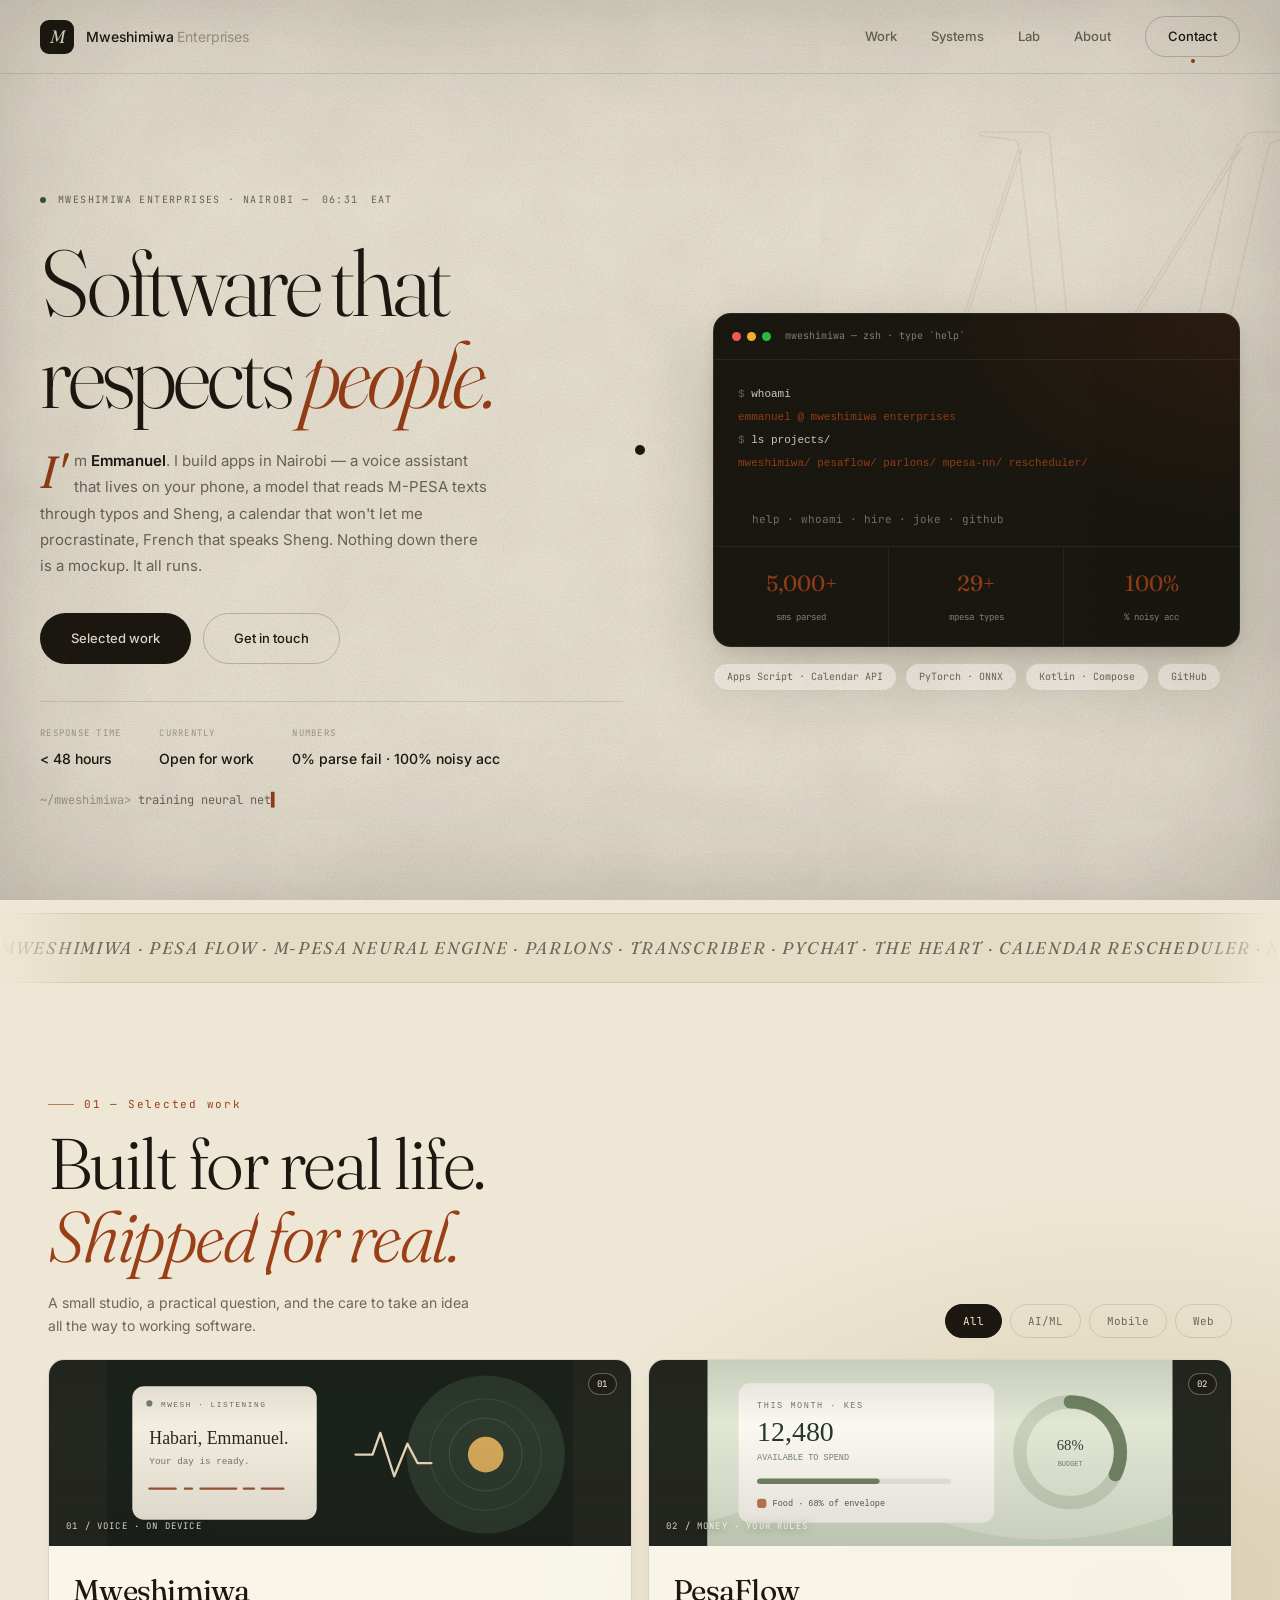
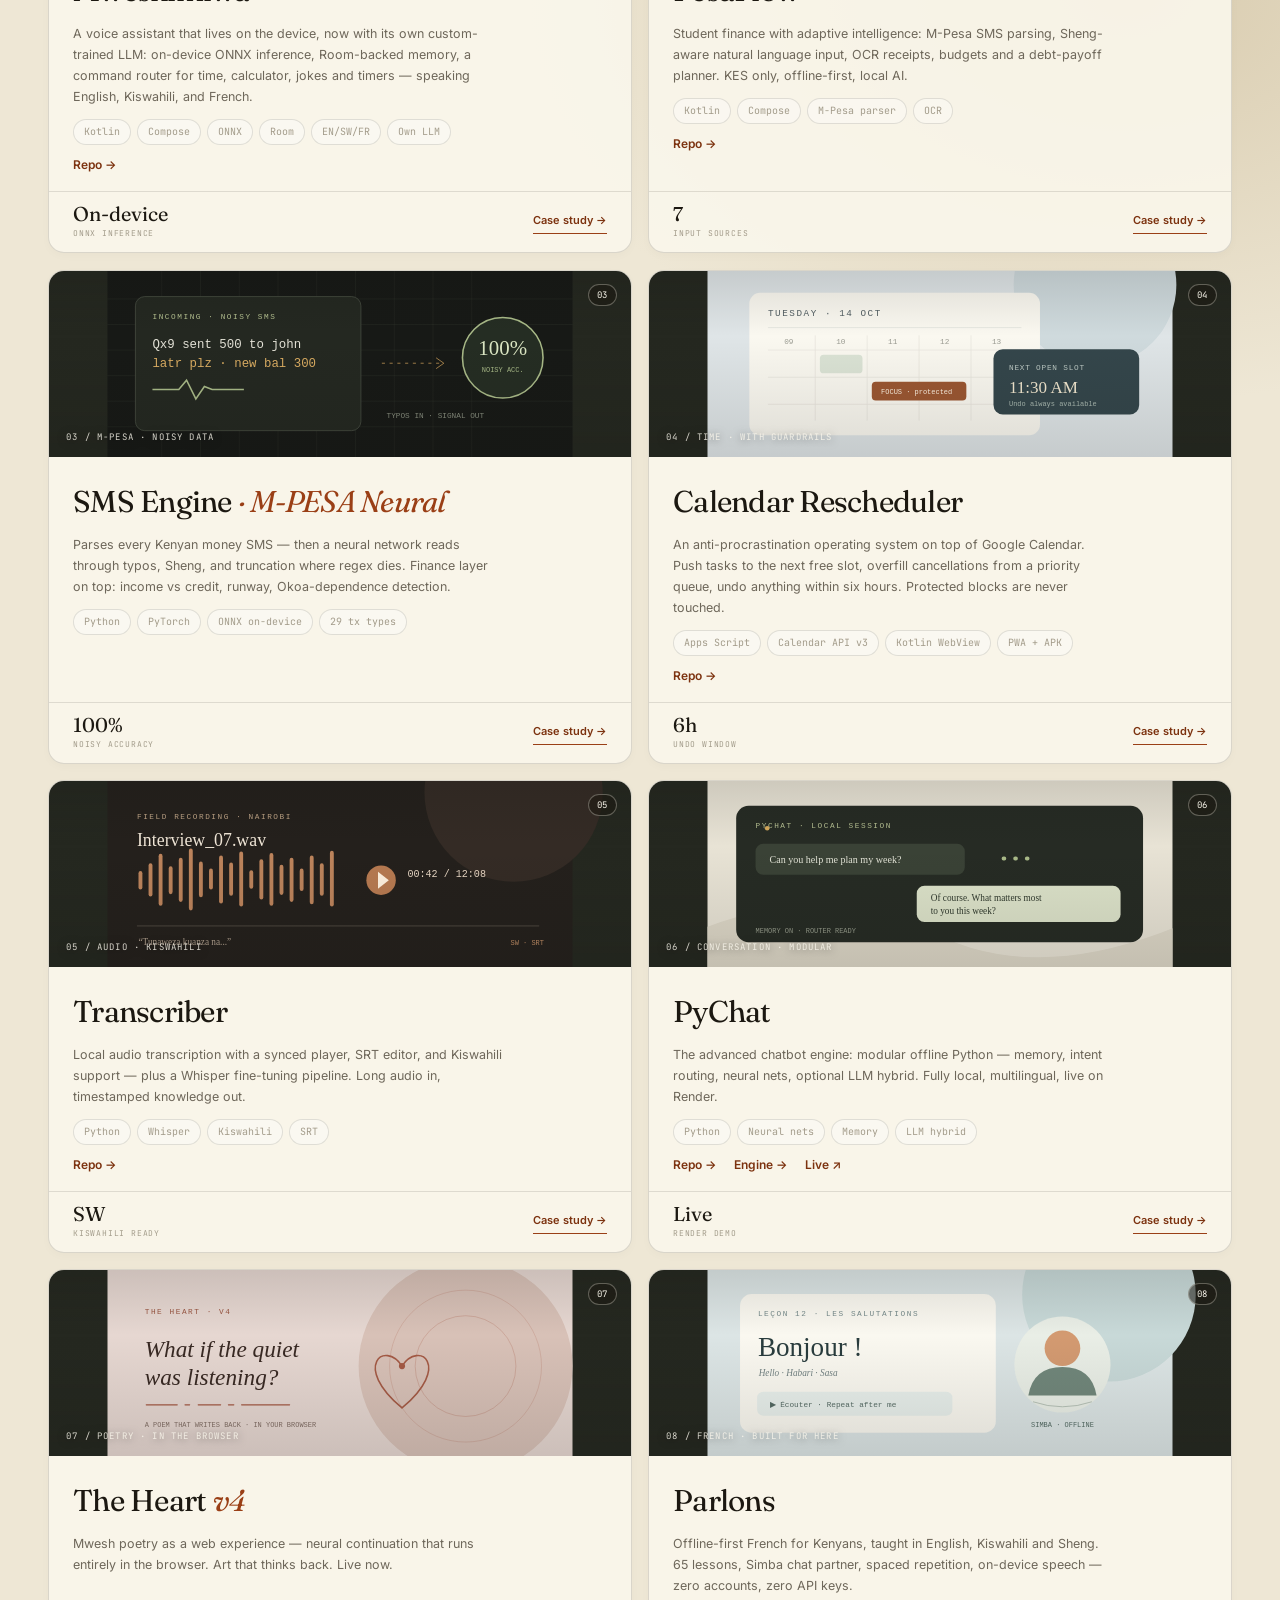
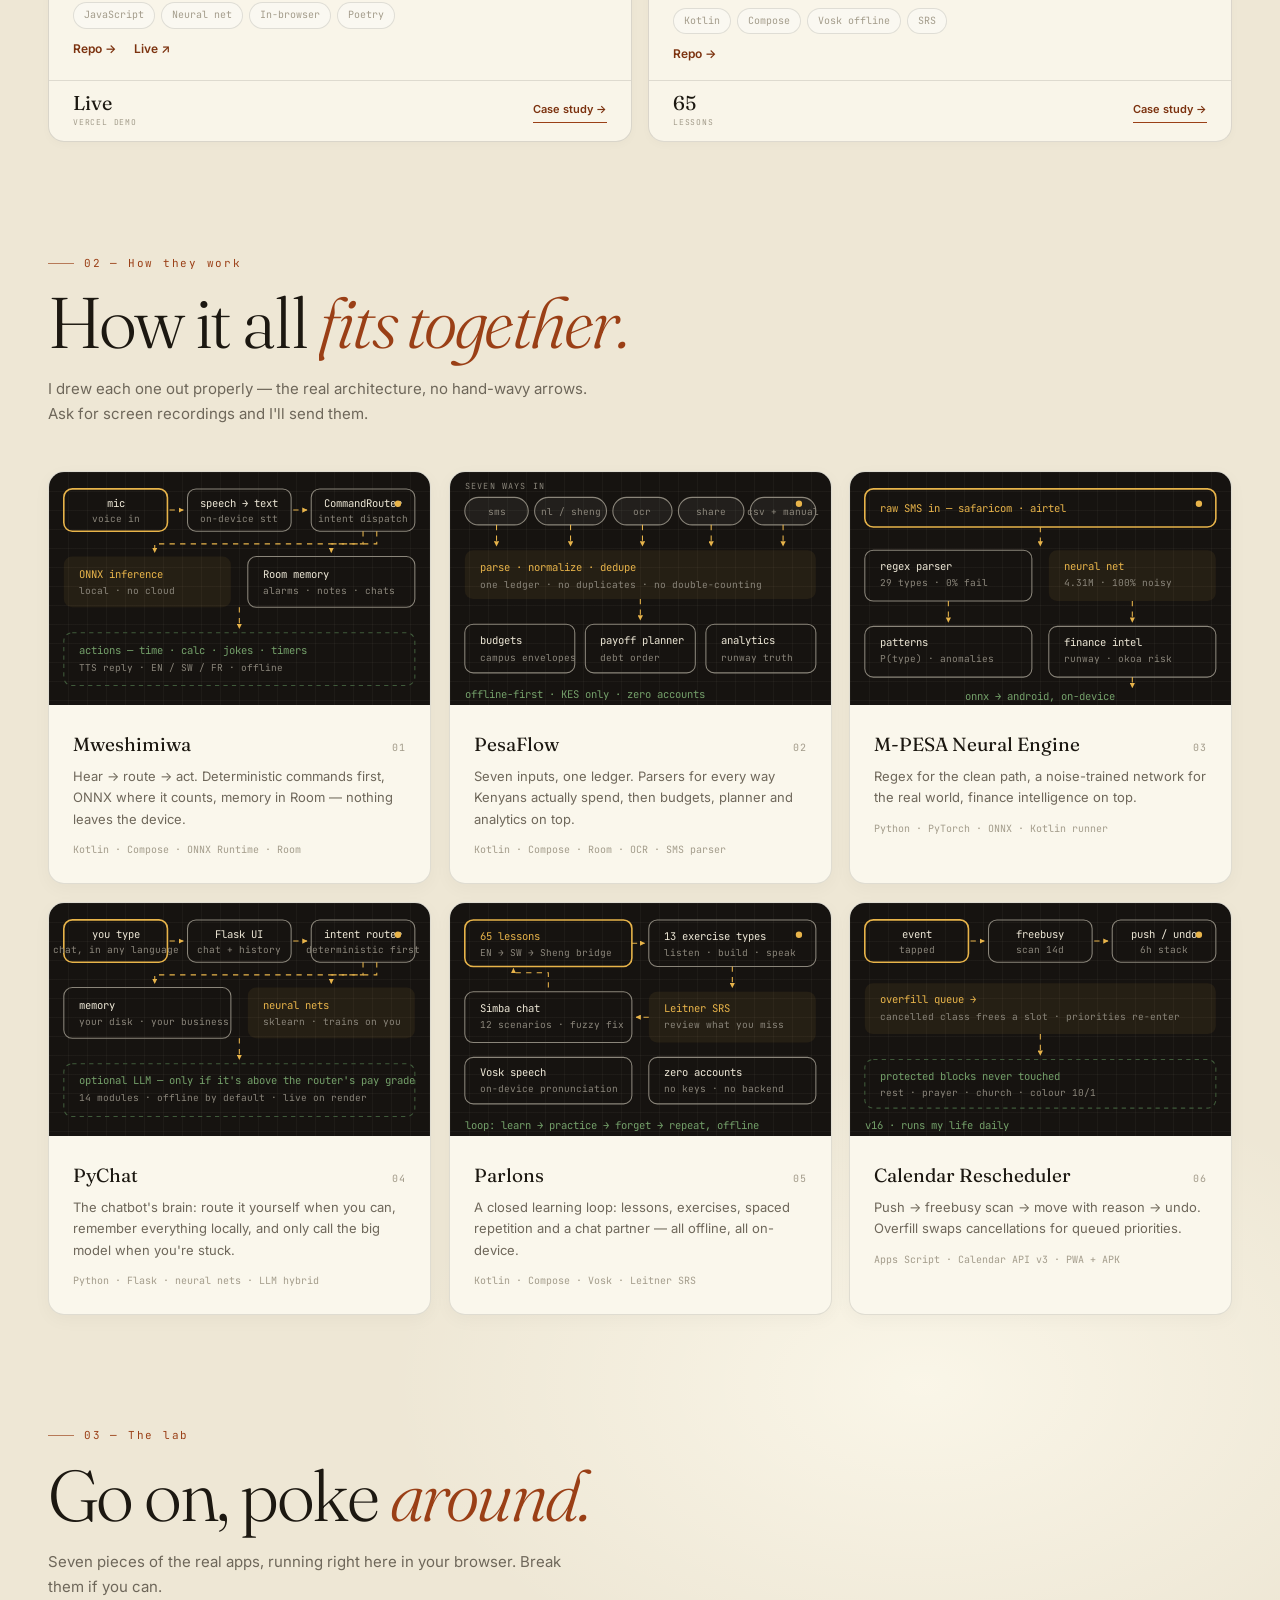
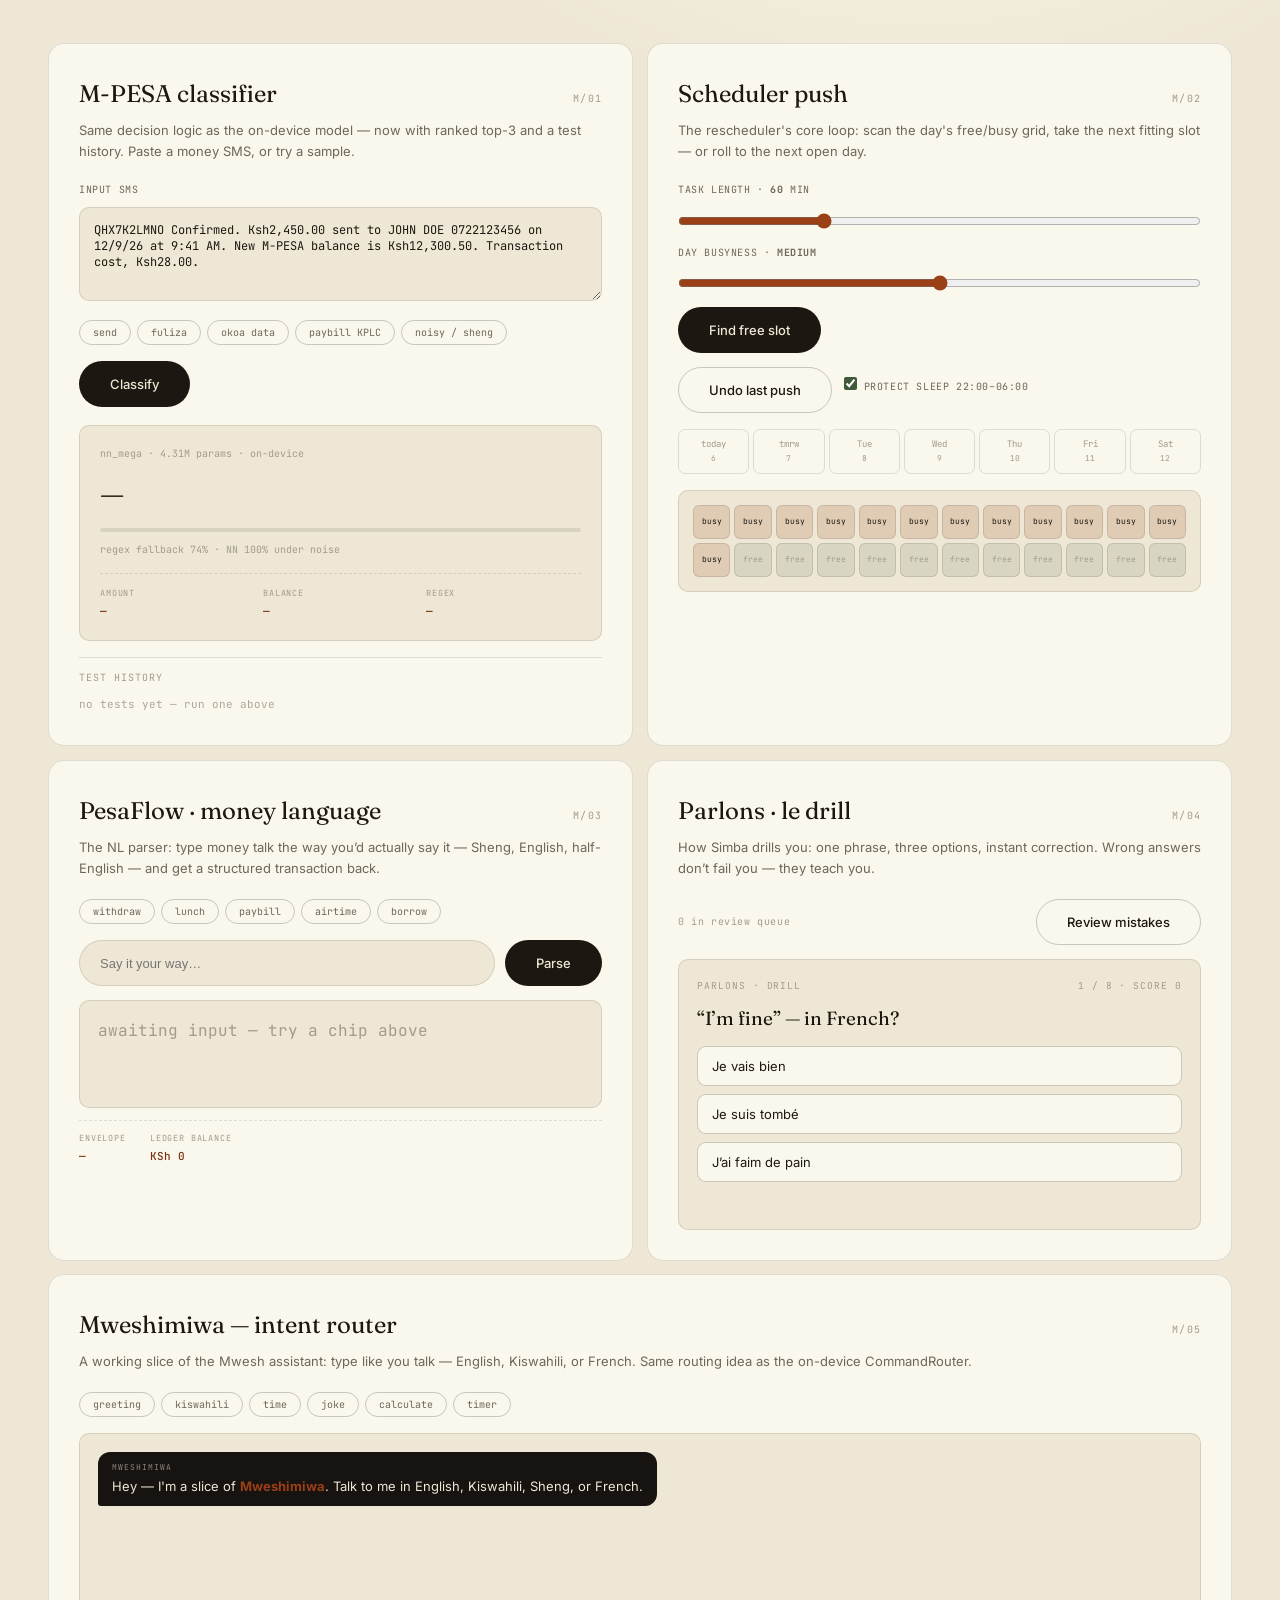
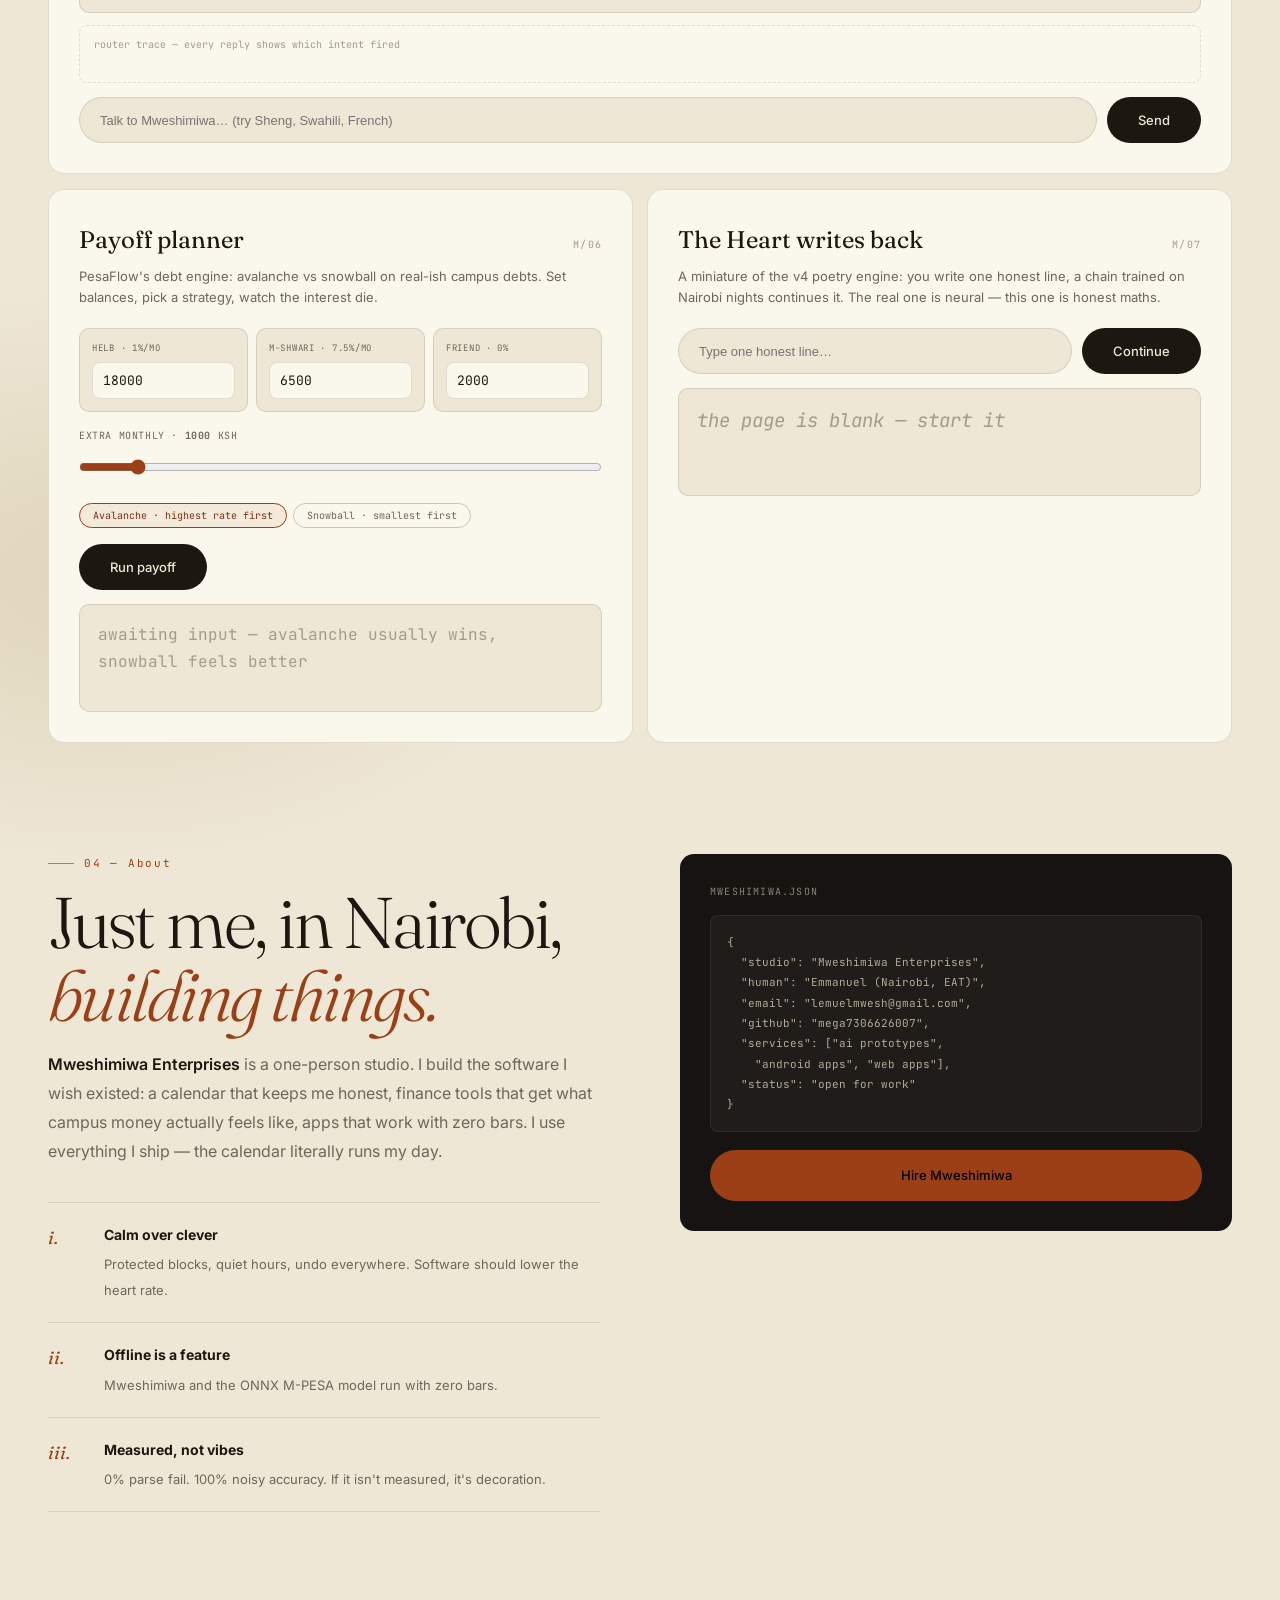
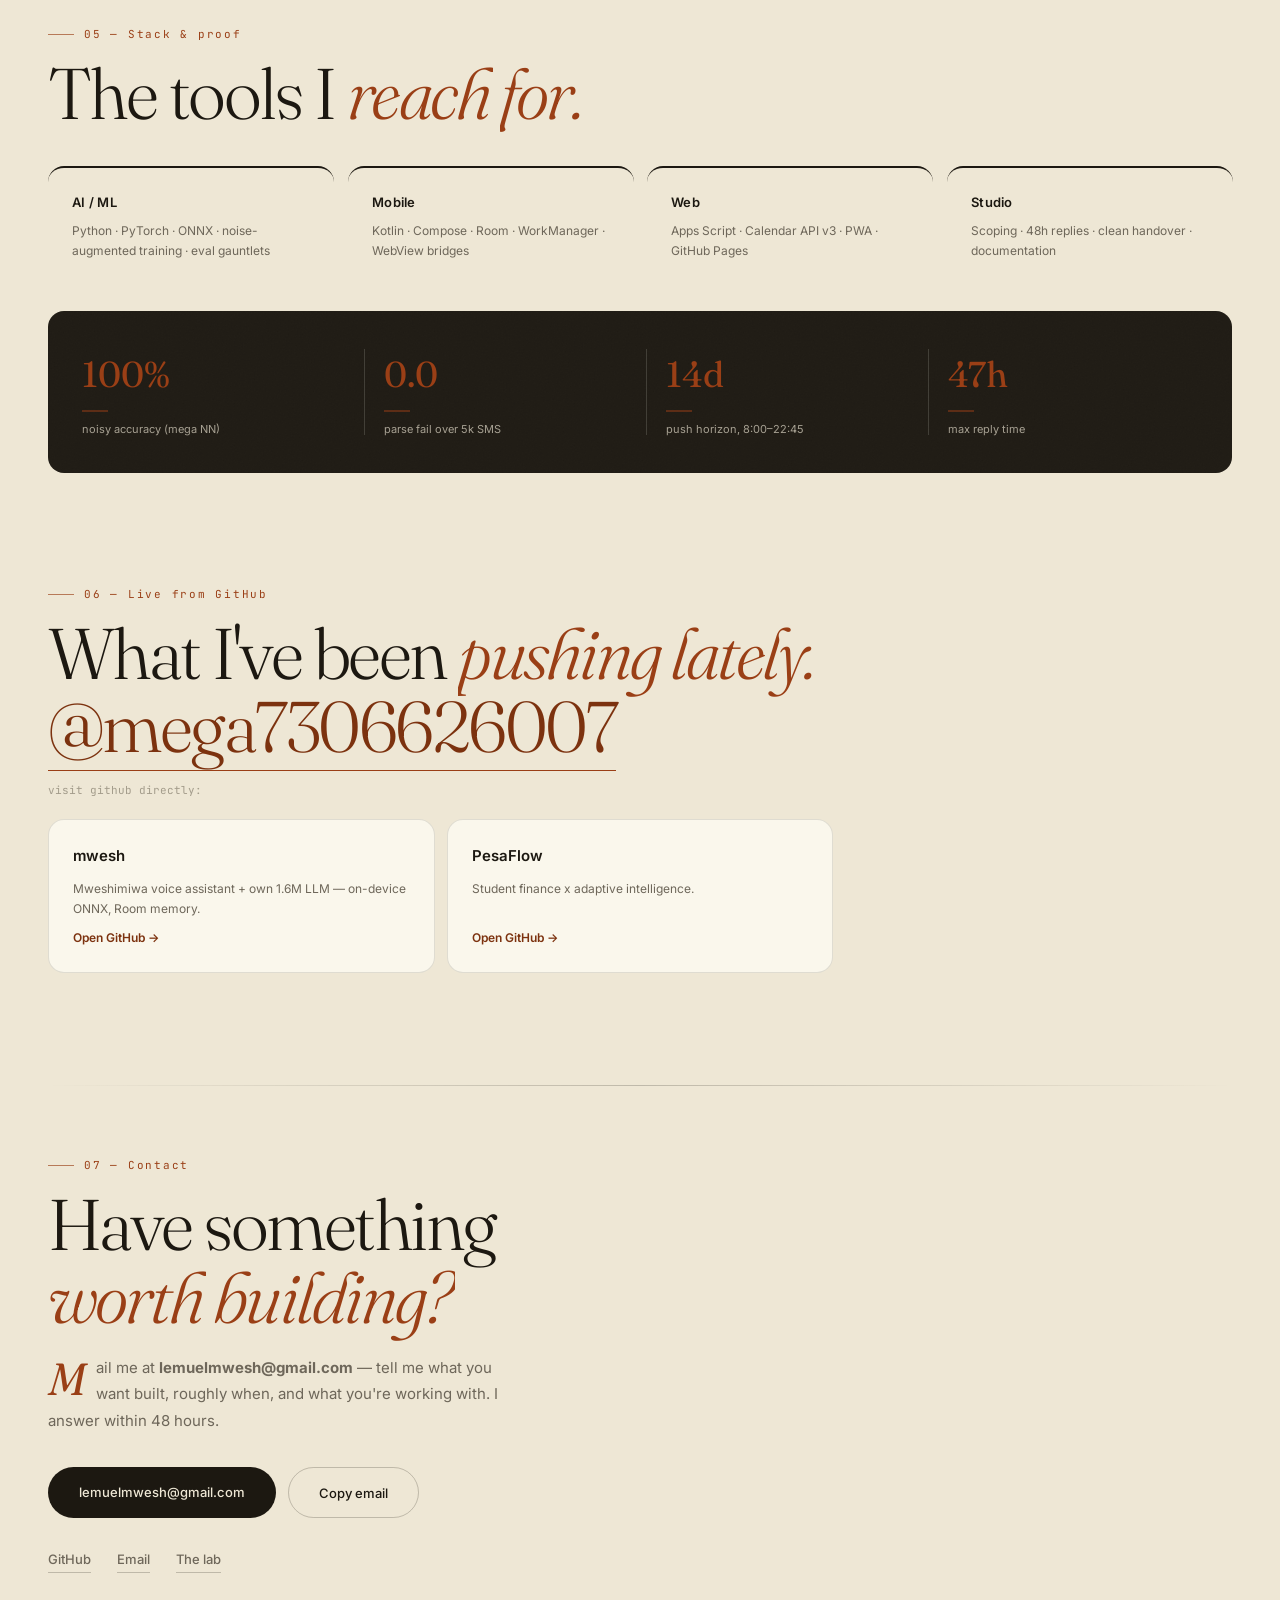
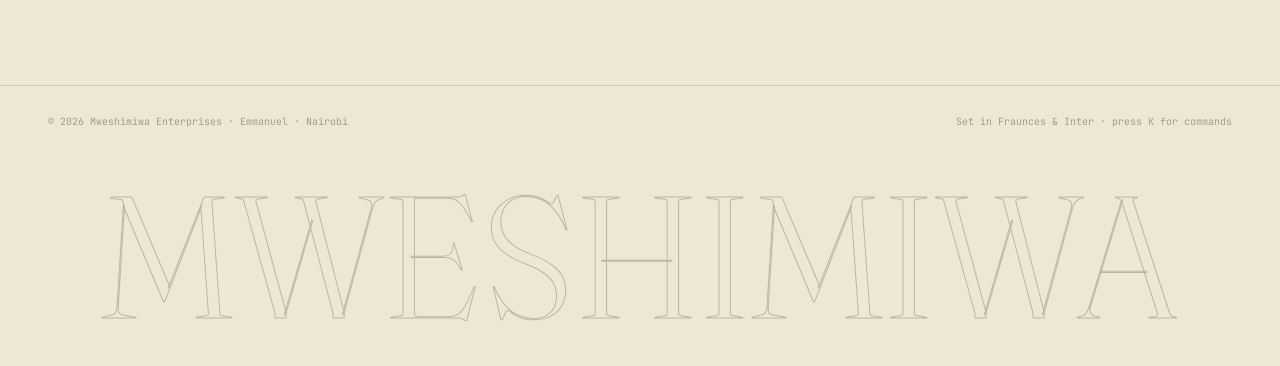
==== index.html @ 3ce291e5 "Rename Jarvis -> Mweshimiwa; feature own 1.6M LLM across work, systems, lab" ====
<!DOCTYPE html>
<html lang="en">
<head>
<meta charset="UTF-8">
<meta name="viewport" content="width=device-width, initial-scale=1.0">
<title>Emmanuel · Mweshimiwa Enterprises — Software, Nairobi</title>
<meta name="description" content="Mweshimiwa Enterprises — Emmanuel, Nairobi. On-device AI, offline-first mobile, honest fintech. Mweshimiwa, PesaFlow, M-PESA Neural Engine, Parlons.">
<meta name="theme-color" content="#eee7d5">
<meta property="og:title" content="Emmanuel · Mweshimiwa Enterprises">
<meta property="og:description" content="Software that respects the people who use it. AI · fintech · mobile from Nairobi.">
<meta property="og:type" content="website">
<meta property="og:url" content="https://mega7306626007.github.io/portfolio/">
<link rel="preconnect" href="https://fonts.googleapis.com">
<link rel="preconnect" href="https://fonts.gstatic.com" crossorigin>
<link href="https://fonts.googleapis.com/css2?family=Fraunces:ital,opsz,wght@0,9..144,300;0,9..144,400;0,9..144,500;1,9..144,300;1,9..144,400&family=Inter:wght@400;500;600&family=JetBrains+Mono:wght@400;500&display=swap" rel="stylesheet">
<link rel="stylesheet" href="styles.css">
<link rel="icon" href="data:image/svg+xml,%3Csvg xmlns='http://www.w3.org/2000/svg' viewBox='0 0 64 64'%3E%3Crect width='64' height='64' rx='12' fill='%231c1811'/%3E%3Ctext x='32' y='42' font-size='26' text-anchor='middle' fill='%23f3efe4' font-style='italic' font-family='Georgia'%3EM%3C/text%3E%3C/svg%3E">
<noscript><style>.reveal{opacity:1;transform:none}#loader{display:none}.hero-badges .chip{opacity:1;transform:none}main .sec-no::before{transform:none}.proof .p b::after,.proof .p:not(:first-child)::before{transform:none}.principles li{opacity:1;transform:none}</style></noscript>
</head>
<body>
<a class="skip-link" href="#top">Skip to content</a>
<div class="progress" id="progress"></div>
<canvas id="particles" aria-hidden="true"></canvas>
<div class="grain" aria-hidden="true"></div>
<div class="cursor" id="cursor" aria-hidden="true"></div>
<div class="trail-layer" id="trailLayer" aria-hidden="true"></div>

<div id="loader" aria-hidden="true">
  <div class="loader-inner">
    <div class="loader-mark">M<span>.</span></div>
    <div class="loader-bar"><i></i></div>
    <div class="loader-text">mweshimiwa enterprises</div>
  </div>
</div>

<header class="nav" id="nav">
  <a class="brand" href="#top" data-hover>
    <span class="brand-mark">M</span>
    <span class="brand-text">Mweshimiwa <span class="dim">Enterprises</span></span>
  </a>
  <nav class="nav-links">
    <a href="#work" data-hover>Work</a>
    <a href="#systems" data-hover>Systems</a>
    <a href="#lab" data-hover>Lab</a>
    <a href="#about" data-hover>About</a>
    <a href="#contact" class="nav-cta" data-hover>Contact</a>
  </nav>
  <button class="nav-menu" id="menuBtn" aria-label="Open navigation menu" aria-controls="mobileMenu" aria-expanded="false">≡</button>
</header>
<nav class="mobile-menu" id="mobileMenu" aria-label="Mobile navigation">
  <a href="#work">Work</a><a href="#systems">Systems</a><a href="#lab">Lab</a><a href="#about">About</a><a href="#contact">Contact</a>
</nav>

<main id="top">
<section class="hero">
  <div class="hero-ghost" aria-hidden="true">M</div>
  <div class="hero-left">
    <div class="eyebrow reveal"><span class="pulse"></span> Mweshimiwa Enterprises · Nairobi — <span id="nairobiTime">--:--</span> EAT</div>
    <h1 class="display reveal">
      <span class="line">Software that</span>
      <span class="line">respects <em>people.</em></span>
    </h1>
    <p class="lede reveal">I'm <strong>Emmanuel</strong>. I build apps in Nairobi — a voice assistant that lives on your phone, a model that reads M-PESA texts through typos and Sheng, a calendar that won't let me procrastinate, French that speaks Sheng. Nothing down there is a mockup. It all runs.</p>
    <div class="hero-ctas reveal">
      <a href="#work" class="btn primary" data-hover>Selected work</a>
      <a href="#contact" class="btn ghost" data-hover>Get in touch</a>
    </div>
    <div class="hero-meta reveal">
      <div><span>Response time</span><b>&lt; 48 hours</b></div>
      <div><span>Currently</span><b>Open for work</b></div>
      <div><span>Numbers</span><b>0% parse fail · 100% noisy acc</b></div>
    </div>
    <div class="type-row reveal"><span class="dim">~/mweshimiwa&gt;</span> <span id="typer"></span><span class="caret">▌</span></div>
  </div>
  <div class="hero-right reveal">
    <div class="terminal tilt" id="terminalCard">
      <div class="term-bar"><i></i><i></i><i></i><span>mweshimiwa — zsh · type `help`</span></div>
      <pre class="term-body" id="termOut"><code><span class="c">$</span> whoami
<span class="g">emmanuel @ mweshimiwa enterprises</span>
<span class="c">$</span> ls projects/
<span class="g">mweshimiwa/ pesaflow/ parlons/ mpesa-nn/ rescheduler/</span></code></pre>
      <form class="term-input" id="termForm"><span class="c">$</span><input id="termIn" autocomplete="off" placeholder="help · whoami · hire · joke · github" aria-label="Terminal input"></form>
      <div class="term-stats">
        <div><b data-count="5000">0</b><span>sms parsed</span></div>
        <div><b data-count="29">0</b><span>mpesa types</span></div>
        <div><b data-count="100">0</b><span>% noisy acc</span></div>
      </div>
    </div>
    <div class="hero-badges">
      <span class="chip">Apps Script · Calendar API</span><span class="chip">PyTorch · ONNX</span><span class="chip">Kotlin · Compose</span><span class="chip" id="liveStars">GitHub</span>
    </div>
  </div>
</section>

<div class="marquee" aria-hidden="true">
  <div class="marquee-track">
    <span>MWESHIMIWA · PESA FLOW · M-PESA NEURAL ENGINE · PARLONS · TRANSCRIBER · PYCHAT · THE HEART · CALENDAR RESCHEDULER · NAIROBI ·&nbsp;</span>
    <span>MWESHIMIWA · PESA FLOW · M-PESA NEURAL ENGINE · PARLONS · TRANSCRIBER · PYCHAT · THE HEART · CALENDAR RESCHEDULER · NAIROBI ·&nbsp;</span>
  </div>
</div>

<!-- WORK -->
<section class="section" id="work">
  <div class="sec-head reveal">
    <div>
      <div class="sec-no">01 — Selected work</div>
      <h2>Built for real life.<br><em>Shipped for real.</em></h2>
      <p class="work-intro">A small studio, a practical question, and the care to take an idea all the way to working software.</p>
    </div>
    <div class="filters" role="group" aria-label="Filter projects">
      <button class="f active" data-filter="all" aria-pressed="true" data-hover>All</button>
      <button class="f" data-filter="ai" aria-pressed="false" data-hover>AI/ML</button>
      <button class="f" data-filter="mobile" aria-pressed="false" data-hover>Mobile</button>
      <button class="f" data-filter="web" aria-pressed="false" data-hover>Web</button>
    </div>
  </div>
  <div id="projectGrid">
    <article class="proj reveal" data-tags="ai mobile" data-hover data-title="Mweshimiwa — Voice Assistant" data-body="Android voice assistant (Kotlin + Compose). On-device ONNX inference, Room memory (alarms, notes, reminders, conversations), package com.mweshimiwa.assistant. Own 1.6M-param GPT trained from scratch on 23k EN/SW/FR prompt-response pairs (loss 2.0), exported to ONNX for fully offline inference with top-k sampling. Room memory (alarms, notes, reminders, conversations), command router (time, calculator, jokes, timers), speech recognition + TTS. Verified debug build.">
      <div class="proj-art art-mweshimiwa" aria-hidden="true"><svg viewBox="0 0 600 240"><rect width="600" height="240" fill="#1b211b"/><circle cx="488" cy="122" r="102" fill="#2d392c"/><circle cx="488" cy="122" r="72" fill="none" stroke="#758568" stroke-opacity=".32"/><circle cx="488" cy="122" r="47" fill="none" stroke="#758568" stroke-opacity=".45"/><circle cx="488" cy="122" r="23" fill="#d5a95b"/><path d="M320 122h22l10-28 18 56 17-42 13 25h18" fill="none" stroke="#e9d9b7" stroke-width="3" stroke-linecap="round" stroke-linejoin="round"/><rect x="32" y="34" width="238" height="172" rx="15" fill="#f3eddf"/><circle cx="54" cy="56" r="4" fill="#738268"/><text x="69" y="60" fill="#65705d" font-size="10" font-family="monospace" letter-spacing="2">MWESH · LISTENING</text><text x="54" y="108" fill="#25291f" font-size="23" font-family="Georgia">Habari, Emmanuel.</text><text x="54" y="134" fill="#74756b" font-size="12" font-family="monospace">Your day is ready.</text><path d="M54 166h34m12 0h9m11 0h46m10 0h13m10 0h28" stroke="#9b5732" stroke-width="3" stroke-linecap="round"/></svg><span>01 / VOICE · ON DEVICE</span></div>
      <span class="proj-num">01</span>
      <div>
        <h3>Mweshimiwa</h3>
        <p>A voice assistant that lives on the device, now with its own custom-trained LLM: on-device ONNX inference, Room-backed memory, a command router for time, calculator, jokes and timers — speaking English, Kiswahili, and French.</p>
        <div class="proj-tags"><span>Kotlin</span><span>Compose</span><span>ONNX</span><span>Room</span><span>EN/SW/FR</span><span>Own LLM</span></div>
        <div class="row-links"><a href="https://github.com/mega7306626007/mwesh" target="_blank" rel="noopener" data-hover>Repo →</a></div>
      </div>
      <div class="proj-side">
        <div class="proj-metric">On-device<small>onnx inference</small></div>
        <button class="proj-link open-modal" data-hover>Case study →</button>
      </div>
    </article>
    <article class="proj reveal" data-tags="ai mobile" data-hover data-title="PesaFlow — Student Finance" data-body="KES-only student finance app (134+ Kotlin files, verified debug build). 7 transaction sources: manual entry, M-Pesa SMS parser (10+ formats), natural-language parser (Kenyan English/Swahili/Sheng), share-to-app, on-device OCR receipts, CSV import with dedupe. Budgets, debt-payoff planner, investment simulator, analytics.">
      <div class="proj-art art-pesa" aria-hidden="true"><svg viewBox="0 0 600 240"><rect width="600" height="240" fill="#e2e7d4"/><path d="M0 210Q148 154 297 207t303-8v41H0z" fill="#d3ddc5"/><rect x="40" y="30" width="330" height="180" rx="15" fill="#faf8f0"/><text x="64" y="62" fill="#777c69" font-size="11" font-family="monospace" letter-spacing="2">THIS MONTH · KES</text><text x="64" y="105" fill="#28382a" font-size="36" font-family="Georgia">12,480</text><text x="64" y="129" fill="#75846f" font-size="11" font-family="monospace">AVAILABLE TO SPEND</text><rect x="64" y="153" width="250" height="7" rx="4" fill="#e7e8dd"/><rect x="64" y="153" width="158" height="7" rx="4" fill="#718364"/><rect x="64" y="179" width="12" height="12" rx="4" fill="#c4784e"/><text x="84" y="189" fill="#565c4e" font-size="11" font-family="monospace">Food · 68% of envelope</text><circle cx="468" cy="119" r="65" fill="none" stroke="#c7d0ba" stroke-width="17"/><path d="M468 54a65 65 0 0 1 58 94" fill="none" stroke="#718364" stroke-width="17" stroke-linecap="round"/><text x="468" y="116" text-anchor="middle" fill="#344333" font-size="19" font-family="Georgia">68%</text><text x="468" y="137" text-anchor="middle" fill="#777c69" font-size="9" font-family="monospace">BUDGET</text></svg><span>02 / MONEY · YOUR RULES</span></div>
      <span class="proj-num">02</span>
      <div>
        <h3>PesaFlow</h3>
        <p>Student finance with adaptive intelligence: M-Pesa SMS parsing, Sheng-aware natural language input, OCR receipts, budgets and a debt-payoff planner. KES only, offline-first, local AI.</p>
        <div class="proj-tags"><span>Kotlin</span><span>Compose</span><span>M-Pesa parser</span><span>OCR</span></div>
        <div class="row-links"><a href="https://github.com/mega7306626007/PesaFlow" target="_blank" rel="noopener" data-hover>Repo →</a></div>
      </div>
      <div class="proj-side">
        <div class="proj-metric">7<small>input sources</small></div>
        <button class="proj-link open-modal" data-hover>Case study →</button>
      </div>
    </article>
    <article class="proj reveal" data-tags="ai" data-hover data-title="SMS Engine · M-PESA Neural" data-body="Python engine over 5,000+ SMS across 29 M-PESA product types (Fuliza, M-Shwari, KCB, Okoa, Pochi, Ziidi, Hustler, Lipa Mdogo). Regex parser at 0% fail rate, pattern/probability layer, finance intelligence (income vs credit gap, runway, Okoa-dependence), and a 4.31M-parameter neural classifier (100k msgs, 35% noise-augmented), macro-F1 1.0, 100% on the noisy gauntlet vs 74% regex. Exported to ONNX for on-device Android.">
      <div class="proj-art art-sms" aria-hidden="true"><svg viewBox="0 0 600 240"><rect width="600" height="240" fill="#171916"/><path d="M0 201H600M0 168H600M0 135H600M0 102H600M0 69H600M0 36H600M70 0v240m50-240v240m50-240v240m50-240v240m50-240v240m50-240v240m50-240v240m50-240v240m50-240v240" stroke="#afbd9a" stroke-opacity=".08"/><rect x="36" y="33" width="291" height="173" rx="12" fill="#242821" stroke="#495044"/><text x="58" y="62" fill="#b8c493" font-size="10" font-family="monospace" letter-spacing="2">INCOMING · NOISY SMS</text><text x="58" y="99" fill="#e5e3d8" font-size="16" font-family="monospace">Qx9 sent 500 to john</text><text x="58" y="124" fill="#dbad62" font-size="16" font-family="monospace">latr plz · new bal 300</text><path d="M58 153h34l10-12 12 24 11-16 10 4h41" fill="none" stroke="#a9ba88" stroke-width="2"/><path d="M354 119h76" stroke="#c69b57" stroke-dasharray="4 6"/><path d="m424 112 10 7-10 7" fill="none" stroke="#c69b57"/><circle cx="510" cy="112" r="52" fill="#252d23" stroke="#a9ba88" stroke-width="2"/><text x="510" y="108" text-anchor="middle" fill="#dce7c4" font-size="27" font-family="Georgia">100%</text><text x="510" y="130" text-anchor="middle" fill="#a9ba88" font-size="9" font-family="monospace">NOISY ACC.</text><text x="360" y="190" fill="#858b7c" font-size="10" font-family="monospace">TYPOS IN · SIGNAL OUT</text></svg><span>03 / M-PESA · NOISY DATA</span></div>
      <span class="proj-num">03</span>
      <div>
        <h3>SMS Engine <em>· M-PESA Neural</em></h3>
        <p>Parses every Kenyan money SMS — then a neural network reads through typos, Sheng, and truncation where regex dies. Finance layer on top: income vs credit, runway, Okoa-dependence detection.</p>
        <div class="proj-tags"><span>Python</span><span>PyTorch</span><span>ONNX on-device</span><span>29 tx types</span></div>
      </div>
      <div class="proj-side">
        <div class="proj-metric">100%<small>noisy accuracy</small></div>
        <button class="proj-link open-modal" data-hover>Case study →</button>
      </div>
    </article>
    <article class="proj reveal" data-tags="ai web mobile" data-hover data-title="Calendar Rescheduler" data-body="Apps Script + Calendar API v3 + Android WebView wrapper. Push-to-next-free-slot, class-cancelled overfill queue, 6h undo stack, freebusy-aware search 8:00–22:45, protected-block guardrails. Day/Week/Month views, installable PWA + native APK. Runs my own life daily — v16 shipped.">
      <div class="proj-art art-calendar" aria-hidden="true"><svg viewBox="0 0 600 240"><rect width="600" height="240" fill="#dfe5e7"/><circle cx="500" cy="18" r="105" fill="#cfdadd"/><rect x="54" y="28" width="375" height="184" rx="14" fill="#faf8f0"/><text x="78" y="58" fill="#525e62" font-size="12" font-family="monospace" letter-spacing="2">TUESDAY · 14 OCT</text><path d="M78 73h327" stroke="#e1e3dd"/><g fill="#9a9b92" font-family="monospace" font-size="10" text-anchor="middle"><text x="105" y="94">09</text><text x="172" y="94">10</text><text x="239" y="94">11</text><text x="306" y="94">12</text><text x="373" y="94">13</text></g><g stroke="#e8e6de"><path d="M78 102h327M78 137h327M78 172h327"/><path d="M139 83v110m67-110v110m67-110v110m67-110v110"/></g><rect x="145" y="108" width="55" height="24" rx="5" fill="#dbe3d5"/><rect x="212" y="143" width="122" height="24" rx="5" fill="#9b5732"/><text x="224" y="159" fill="#fff5e6" font-family="monospace" font-size="9">FOCUS · protected</text><rect x="369" y="101" width="188" height="84" rx="12" fill="#34464b"/><text x="389" y="128" fill="#bdc9c4" font-size="10" font-family="monospace" letter-spacing="1">NEXT OPEN SLOT</text><text x="389" y="157" fill="#f2e7cf" font-size="22" font-family="Georgia">11:30 AM</text><text x="389" y="174" fill="#a9b8af" font-size="9" font-family="monospace">Undo always available</text></svg><span>04 / TIME · WITH GUARDRAILS</span></div>
      <span class="proj-num">04</span>
      <div>
        <h3>Calendar Rescheduler</h3>
        <p>An anti-procrastination operating system on top of Google Calendar. Push tasks to the next free slot, overfill cancellations from a priority queue, undo anything within six hours. Protected blocks are never touched.</p>
        <div class="proj-tags"><span>Apps Script</span><span>Calendar API v3</span><span>Kotlin WebView</span><span>PWA + APK</span></div>
        <div class="row-links"><a href="https://github.com/mega7306626007/calendar-rescheduler" target="_blank" rel="noopener" data-hover>Repo →</a></div>
      </div>
      <div class="proj-side">
        <div class="proj-metric">6h<small>undo window</small></div>
        <button class="proj-link open-modal" data-hover>Case study →</button>
      </div>
    </article>
    <article class="proj reveal" data-tags="ai" data-hover data-title="Transcriber — Kiswahili Voice" data-body="Local audio transcriber with synced player, SRT editor, Kiswahili language support, and a Whisper fine-tuning pipeline. Long audio in, timestamped knowledge out — lectures, sermons, interviews.">
      <div class="proj-art art-transcriber" aria-hidden="true"><svg viewBox="0 0 600 240"><rect width="600" height="240" fill="#24201c"/><circle cx="524" cy="15" r="115" fill="#342b25"/><text x="38" y="49" fill="#c0a587" font-size="10" font-family="monospace" letter-spacing="2">FIELD RECORDING · NAIROBI</text><text x="38" y="84" fill="#f0e6d7" font-size="23" font-family="Georgia">Interview_07.wav</text><g fill="#bd845c"><rect x="40" y="116" width="5" height="24" rx="3"/><rect x="53" y="106" width="5" height="43" rx="3"/><rect x="66" y="94" width="5" height="67" rx="3"/><rect x="79" y="110" width="5" height="36" rx="3"/><rect x="92" y="99" width="5" height="57" rx="3"/><rect x="105" y="87" width="5" height="80" rx="3"/><rect x="118" y="104" width="5" height="46" rx="3"/><rect x="131" y="113" width="5" height="27" rx="3"/><rect x="144" y="96" width="5" height="62" rx="3"/><rect x="157" y="105" width="5" height="43" rx="3"/><rect x="170" y="91" width="5" height="71" rx="3"/><rect x="183" y="115" width="5" height="24" rx="3"/><rect x="196" y="101" width="5" height="52" rx="3"/><rect x="209" y="93" width="5" height="68" rx="3"/><rect x="222" y="108" width="5" height="39" rx="3"/><rect x="235" y="99" width="5" height="57" rx="3"/><rect x="248" y="113" width="5" height="29" rx="3"/><rect x="261" y="96" width="5" height="63" rx="3"/><rect x="274" y="106" width="5" height="42" rx="3"/><rect x="287" y="90" width="5" height="72" rx="3"/></g><circle cx="353" cy="128" r="19" fill="#b77a51"/><path d="m349 117 14 11-14 11z" fill="#fff1df"/><text x="387" y="124" fill="#e8d7c4" font-size="13" font-family="monospace">00:42 / 12:08</text><path d="M38 187h519" stroke="#5a5148"/><text x="40" y="211" fill="#b4a391" font-size="12" font-family="Georgia">“Tunaweza kuanza na...”</text><text x="520" y="211" fill="#c28e66" font-size="9" font-family="monospace">SW · SRT</text></svg><span>05 / AUDIO · KISWAHILI</span></div>
      <span class="proj-num">05</span>
      <div>
        <h3>Transcriber</h3>
        <p>Local audio transcription with a synced player, SRT editor, and Kiswahili support — plus a Whisper fine-tuning pipeline. Long audio in, timestamped knowledge out.</p>
        <div class="proj-tags"><span>Python</span><span>Whisper</span><span>Kiswahili</span><span>SRT</span></div>
        <div class="row-links"><a href="https://github.com/mega7306626007/transcriber" target="_blank" rel="noopener" data-hover>Repo →</a></div>
      </div>
      <div class="proj-side">
        <div class="proj-metric">SW<small>kiswahili ready</small></div>
        <button class="proj-link open-modal" data-hover>Case study →</button>
      </div>
    </article>
    <article class="proj reveal" data-tags="ai web" data-hover data-title="PyChat — Advanced Offline Chatbot" data-body="The advanced chatbot stack: modular offline Python engine with memory, intent routing, neural nets and an optional LLM hybrid. Deployed on Render.">
      <div class="proj-art art-pychat" aria-hidden="true"><svg viewBox="0 0 600 240"><rect width="600" height="240" fill="#e8e3d5"/><path d="M0 188Q160 128 290 195t310-5v50H0z" fill="#ddd7c7"/><rect x="37" y="32" width="525" height="176" rx="16" fill="#262b24"/><text x="62" y="61" fill="#b8c294" font-size="10" font-family="monospace" letter-spacing="2">PYCHAT · LOCAL SESSION</text><rect x="62" y="81" width="270" height="40" rx="10" fill="#3a4236"/><text x="80" y="106" fill="#e4e5d8" font-size="13" font-family="Georgia">Can you help me plan my week?</text><rect x="270" y="135" width="263" height="47" rx="10" fill="#dce2c9"/><text x="288" y="155" fill="#30392d" font-size="12" font-family="Georgia">Of course. What matters most</text><text x="288" y="171" fill="#30392d" font-size="12" font-family="Georgia">to you this week?</text><circle cx="77" cy="61" r="3" fill="#d5a95b"/><path d="M382 100h1m14 0h1m14 0h1" stroke="#a9ba88" stroke-width="5" stroke-linecap="round"/><text x="62" y="196" fill="#939989" font-size="9" font-family="monospace">MEMORY ON · ROUTER READY</text></svg><span>06 / CONVERSATION · MODULAR</span></div>
      <span class="proj-num">06</span>
      <div>
        <h3>PyChat</h3>
        <p>The advanced chatbot engine: modular offline Python — memory, intent routing, neural nets, optional LLM hybrid. Fully local, multilingual, live on Render.</p>
        <div class="proj-tags"><span>Python</span><span>Neural nets</span><span>Memory</span><span>LLM hybrid</span></div>
        <div class="row-links"><a href="https://github.com/mega7306626007/chatbot-web" target="_blank" rel="noopener" data-hover>Repo →</a><a href="https://github.com/mega7306626007/chatbot_modules" target="_blank" rel="noopener" data-hover>Engine →</a><a href="https://pychat-hbih.onrender.com/" target="_blank" rel="noopener" data-hover>Live ↗</a></div>
      </div>
      <div class="proj-side">
        <div class="proj-metric">Live<small>render demo</small></div>
        <button class="proj-link open-modal" data-hover>Case study →</button>
      </div>
    </article>
    <article class="proj reveal" data-tags="web" data-hover data-title="The Heart v4 — Poetry Experience" data-body="The Heart v4 — Mwesh poetry web experience with in-browser neural continuation. Art that thinks back, entirely client-side. Live on Vercel.">
      <div class="proj-art art-heart" aria-hidden="true"><svg viewBox="0 0 600 240"><rect width="600" height="240" fill="#e6d7d1"/><circle cx="462" cy="124" r="138" fill="#d8c1b7"/><circle cx="462" cy="124" r="98" fill="none" stroke="#a45a45" stroke-opacity=".25"/><circle cx="462" cy="124" r="65" fill="none" stroke="#a45a45" stroke-opacity=".32"/><path d="M380 124c-22-34-65 0 0 54 65-54 22-88 0-54Z" fill="none" stroke="#a45a45" stroke-width="2"/><circle cx="380" cy="124" r="4" fill="#a45a45"/><text x="48" y="57" fill="#995541" font-size="10" font-family="monospace" letter-spacing="2">THE HEART · V4</text><text x="48" y="112" fill="#382923" font-size="30" font-family="Georgia" font-style="italic">What if the quiet</text><text x="48" y="149" fill="#382923" font-size="30" font-family="Georgia" font-style="italic">was listening?</text><path d="M50 174h40m10 0h6m11 0h29m10 0h7m10 0h62" stroke="#a45a45" stroke-width="1.5" stroke-linecap="round"/><text x="48" y="202" fill="#806d64" font-size="9" font-family="monospace">A POEM THAT WRITES BACK · IN YOUR BROWSER</text></svg><span>07 / POETRY · IN THE BROWSER</span></div>
      <span class="proj-num">07</span>
      <div>
        <h3>The Heart <em>v4</em></h3>
        <p>Mwesh poetry as a web experience — neural continuation that runs entirely in the browser. Art that thinks back. Live now.</p>
        <div class="proj-tags"><span>JavaScript</span><span>Neural net</span><span>In-browser</span><span>Poetry</span></div>
        <div class="row-links"><a href="https://github.com/mega7306626007/the-heart-4" target="_blank" rel="noopener" data-hover>Repo →</a><a href="https://the-heart-4.vercel.app" target="_blank" rel="noopener" data-hover>Live ↗</a></div>
      </div>
      <div class="proj-side">
        <div class="proj-metric">Live<small>vercel demo</small></div>
        <button class="proj-link open-modal" data-hover>Case study →</button>
      </div>
    </article>
    <article class="proj reveal" data-tags="mobile" data-hover data-title="Parlons — French for Kenyans" data-body="Offline-first French for Kenyans (EN/SW/Sheng). 65 lessons, Simba chat partner, spaced repetition, Vosk offline speech models, novels and poems in French, zero accounts, zero API keys.">
      <div class="proj-art art-parlons" aria-hidden="true"><svg viewBox="0 0 600 240"><rect width="600" height="240" fill="#dce5e5"/><circle cx="518" cy="32" r="112" fill="#c8d9d8"/><rect x="42" y="31" width="330" height="179" rx="15" fill="#faf8f0"/><text x="65" y="59" fill="#758989" font-size="10" font-family="monospace" letter-spacing="2">LEÇON 12 · LES SALUTATIONS</text><text x="65" y="111" fill="#293c3d" font-size="35" font-family="Georgia">Bonjour !</text><text x="66" y="137" fill="#718081" font-size="12" font-family="Georgia" font-style="italic">Hello · Habari · Sasa</text><rect x="64" y="157" width="252" height="31" rx="8" fill="#e8efeb"/><text x="80" y="177" fill="#546962" font-size="10" font-family="monospace">▶ Écouter · Repeat after me</text><circle cx="458" cy="122" r="62" fill="#e9eee6"/><circle cx="458" cy="101" r="23" fill="#d39a71"/><path d="M414 162q6-37 44-37t44 37" fill="#71877b"/><path d="M420 170q38 13 76 0" fill="none" stroke="#a7b5a9"/><text x="458" y="202" text-anchor="middle" fill="#526962" font-size="9" font-family="monospace">SIMBA · OFFLINE</text></svg><span>08 / FRENCH · BUILT FOR HERE</span></div>
      <span class="proj-num">08</span>
      <div>
        <h3>Parlons</h3>
        <p>Offline-first French for Kenyans, taught in English, Kiswahili and Sheng. 65 lessons, Simba chat partner, spaced repetition, on-device speech — zero accounts, zero API keys.</p>
        <div class="proj-tags"><span>Kotlin</span><span>Compose</span><span>Vosk offline</span><span>SRS</span></div>
        <div class="row-links"><a href="https://github.com/mega7306626007/Parlons" target="_blank" rel="noopener" data-hover>Repo →</a></div>
      </div>
      <div class="proj-side">
        <div class="proj-metric">65<small>lessons</small></div>
        <button class="proj-link open-modal" data-hover>Case study →</button>
      </div>
    </article>
  </div>
</section>

<!-- SYSTEMS -->
<section class="section" id="systems" style="padding-top:0">
  <div class="sec-no reveal">02 — How they work</div>
  <h2 class="reveal">How it all <em>fits together.</em></h2>
  <p class="sec-sub reveal">I drew each one out properly — the real architecture, no hand-wavy arrows. Ask for screen recordings and I'll send them.</p>
  <div class="sys-grid">
    <div class="sys reveal">
      <svg viewBox="0 0 360 220" role="img" aria-label="Mweshimiwa voice pipeline diagram">
        <defs><marker id="mj" viewBox="0 0 10 10" refX="9" refY="5" markerWidth="5" markerHeight="5" orient="auto"><path d="M0 0 L10 5 L0 10 z" fill="#e8b44a"/></marker></defs>
        <rect class="hot" x="14" y="16" width="98" height="40" rx="8"/><text class="t mid" x="63" y="33">mic</text><text class="c mid" x="63" y="47">voice in</text>
        <rect class="box" x="131" y="16" width="98" height="40" rx="8"/><text class="t mid" x="180" y="33">speech → text</text><text class="c mid" x="180" y="47">on-device stt</text>
        <rect class="box" x="248" y="16" width="98" height="40" rx="8"/><text class="t mid" x="297" y="33">CommandRouter</text><text class="c mid" x="297" y="47">intent dispatch</text>
        <line class="flow" x1="114" y1="36" x2="127" y2="36" marker-end="url(#mj)"/><line class="flow" x1="231" y1="36" x2="244" y2="36" marker-end="url(#mj)"/>
        <polyline class="flow" points="297,56 297,68 100,68 100,76" fill="none" marker-end="url(#mj)"/>
        <polyline class="flow" points="310,56 310,68 267,68 267,76" fill="none" marker-end="url(#mj)"/>
        <rect class="fill" x="14" y="80" width="158" height="48" rx="8"/><text class="th" x="28" y="100">ONNX inference</text><text class="c" x="28" y="115">local · no cloud</text>
        <rect class="box" x="188" y="80" width="158" height="48" rx="8"/><text class="t" x="202" y="100">Room memory</text><text class="c" x="202" y="115">alarms · notes · chats</text>
        <line class="flow" x1="180" y1="128" x2="180" y2="148" marker-end="url(#mj)"/>
        <rect class="moss" x="14" y="152" width="332" height="50" rx="8" stroke-dasharray="4 4"/>
        <text class="tm" x="28" y="172">actions — time · calc · jokes · timers</text><text class="c" x="28" y="188">TTS reply · EN / SW / FR · offline</text>
        <circle class="dot" cx="330" cy="30" r="3"/>
      </svg>
      <div class="sys-body"><h4>Mweshimiwa <span class="sys-no">01</span></h4><p>Hear → route → act. Deterministic commands first, ONNX where it counts, memory in Room — nothing leaves the device.</p><span class="mono">Kotlin · Compose · ONNX Runtime · Room</span></div>
    </div>

    <div class="sys reveal">
      <svg viewBox="0 0 360 220" role="img" aria-label="PesaFlow finance pipeline diagram">
        <defs><marker id="mp" viewBox="0 0 10 10" refX="9" refY="5" markerWidth="5" markerHeight="5" orient="auto"><path d="M0 0 L10 5 L0 10 z" fill="#e8b44a"/></marker></defs>
        <text class="lbl" x="14" y="16">SEVEN WAYS IN</text>
        <rect class="chip" x="14" y="24" width="60" height="26" rx="13"/><text class="c mid" x="44" y="41">sms</text>
        <rect class="chip" x="80" y="24" width="68" height="26" rx="13"/><text class="c mid" x="114" y="41">nl / sheng</text>
        <rect class="chip" x="154" y="24" width="56" height="26" rx="13"/><text class="c mid" x="182" y="41">ocr</text>
        <rect class="chip" x="216" y="24" width="62" height="26" rx="13"/><text class="c mid" x="247" y="41">share</text>
        <rect class="chip" x="284" y="24" width="62" height="26" rx="13"/><text class="c mid" x="315" y="41">csv + manual</text>
        <line class="flow" x1="44" y1="50" x2="44" y2="70" marker-end="url(#mp)"/>
        <line class="flow" x1="114" y1="50" x2="114" y2="70" marker-end="url(#mp)"/>
        <line class="flow" x1="182" y1="50" x2="182" y2="70" marker-end="url(#mp)"/>
        <line class="flow" x1="247" y1="50" x2="247" y2="70" marker-end="url(#mp)"/>
        <line class="flow" x1="315" y1="50" x2="315" y2="70" marker-end="url(#mp)"/>
        <rect class="fill" x="14" y="74" width="332" height="46" rx="8"/><text class="th" x="28" y="94">parse · normalize · dedupe</text><text class="c" x="28" y="110">one ledger · no duplicates · no double-counting</text>
        <line class="flow" x1="180" y1="120" x2="180" y2="140" marker-end="url(#mp)"/>
        <rect class="box" x="14" y="144" width="104" height="46" rx="8"/><text class="t" x="28" y="163">budgets</text><text class="c" x="28" y="179">campus envelopes</text>
        <rect class="box" x="128" y="144" width="104" height="46" rx="8"/><text class="t" x="142" y="163">payoff planner</text><text class="c" x="142" y="179">debt order</text>
        <rect class="box" x="242" y="144" width="104" height="46" rx="8"/><text class="t" x="256" y="163">analytics</text><text class="c" x="256" y="179">runway truth</text>
        <rect class="moss" x="14" y="198" width="332" height="0" rx="8" stroke-dasharray="4 4"/>
        <text class="tm" x="14" y="214">offline-first · KES only · zero accounts</text>
        <circle class="dot" cx="330" cy="30" r="3"/>
      </svg>
      <div class="sys-body"><h4>PesaFlow <span class="sys-no">02</span></h4><p>Seven inputs, one ledger. Parsers for every way Kenyans actually spend, then budgets, planner and analytics on top.</p><span class="mono">Kotlin · Compose · Room · OCR · SMS parser</span></div>
    </div>

    <div class="sys reveal">
      <svg viewBox="0 0 360 220" role="img" aria-label="M-PESA neural engine diagram">
        <defs><marker id="mn" viewBox="0 0 10 10" refX="9" refY="5" markerWidth="5" markerHeight="5" orient="auto"><path d="M0 0 L10 5 L0 10 z" fill="#e8b44a"/></marker></defs>
        <rect class="hot" x="14" y="16" width="332" height="36" rx="8"/><text class="th" x="28" y="38">raw SMS in — safaricom · airtel</text>
        <line class="flow" x1="180" y1="52" x2="180" y2="70" marker-end="url(#mn)"/>
        <rect class="box" x="14" y="74" width="158" height="48" rx="8"/><text class="t" x="28" y="93">regex parser</text><text class="c" x="28" y="108">29 types · 0% fail</text>
        <rect class="fill" x="188" y="74" width="158" height="48" rx="8"/><text class="th" x="202" y="93">neural net</text><text class="c" x="202" y="108">4.31M · 100% noisy</text>
        <line class="flow" x1="93" y1="122" x2="93" y2="142" marker-end="url(#mn)"/>
        <line class="flow" x1="267" y1="122" x2="267" y2="142" marker-end="url(#mn)"/>
        <rect class="box" x="14" y="146" width="158" height="48" rx="8"/><text class="t" x="28" y="165">patterns</text><text class="c" x="28" y="180">P(type) · anomalies</text>
        <rect class="box" x="188" y="146" width="158" height="48" rx="8"/><text class="t" x="202" y="165">finance intel</text><text class="c" x="202" y="180">runway · okoa risk</text>
        <line class="flow" x1="267" y1="194" x2="267" y2="204" marker-end="url(#mn)"/>
        <text class="tm mid" x="180" y="216">onnx → android, on-device</text>
        <circle class="dot" cx="330" cy="30" r="3"/>
      </svg>
      <div class="sys-body"><h4>M-PESA Neural Engine <span class="sys-no">03</span></h4><p>Regex for the clean path, a noise-trained network for the real world, finance intelligence on top.</p><span class="mono">Python · PyTorch · ONNX · Kotlin runner</span></div>
    </div>

    <div class="sys reveal">
      <svg viewBox="0 0 360 220" role="img" aria-label="PyChat offline chatbot diagram">
        <defs><marker id="mpc" viewBox="0 0 10 10" refX="9" refY="5" markerWidth="5" markerHeight="5" orient="auto"><path d="M0 0 L10 5 L0 10 z" fill="#e8b44a"/></marker></defs>
        <rect class="hot" x="14" y="16" width="98" height="40" rx="8"/><text class="t mid" x="63" y="33">you type</text><text class="c mid" x="63" y="47">chat, in any language</text>
        <rect class="box" x="131" y="16" width="98" height="40" rx="8"/><text class="t mid" x="180" y="33">Flask UI</text><text class="c mid" x="180" y="47">chat + history</text>
        <rect class="box" x="248" y="16" width="98" height="40" rx="8"/><text class="t mid" x="297" y="33">intent router</text><text class="c mid" x="297" y="47">deterministic first</text>
        <line class="flow" x1="114" y1="36" x2="127" y2="36" marker-end="url(#mpc)"/><line class="flow" x1="231" y1="36" x2="244" y2="36" marker-end="url(#mpc)"/>
        <polyline class="flow" points="297,56 297,68 100,68 100,76" fill="none" marker-end="url(#mpc)"/>
        <polyline class="flow" points="310,56 310,68 267,68 267,76" fill="none" marker-end="url(#mpc)"/>
        <rect class="box" x="14" y="80" width="158" height="48" rx="8"/><text class="t" x="28" y="100">memory</text><text class="c" x="28" y="115">your disk · your business</text>
        <rect class="fill" x="188" y="80" width="158" height="48" rx="8"/><text class="th" x="202" y="100">neural nets</text><text class="c" x="202" y="115">sklearn · trains on you</text>
        <line class="flow" x1="180" y1="128" x2="180" y2="148" marker-end="url(#mpc)"/>
        <rect class="moss" x="14" y="152" width="332" height="50" rx="8" stroke-dasharray="4 4"/>
        <text class="tm" x="28" y="171">optional LLM — only if it's above the router's pay grade</text><text class="c" x="28" y="187">14 modules · offline by default · live on render</text>
        <circle class="dot" cx="330" cy="30" r="3"/>
      </svg>
      <div class="sys-body"><h4>PyChat <span class="sys-no">04</span></h4><p>The chatbot's brain: route it yourself when you can, remember everything locally, and only call the big model when you're stuck.</p><span class="mono">Python · Flask · neural nets · LLM hybrid</span></div>
    </div>

    <div class="sys reveal">
      <svg viewBox="0 0 360 220" role="img" aria-label="Parlons learning loop diagram">
        <defs><marker id="ml" viewBox="0 0 10 10" refX="9" refY="5" markerWidth="5" markerHeight="5" orient="auto"><path d="M0 0 L10 5 L0 10 z" fill="#e8b44a"/></marker></defs>
        <rect class="hot" x="14" y="16" width="158" height="44" rx="8"/><text class="th" x="28" y="35">65 lessons</text><text class="c" x="28" y="50">EN → SW → Sheng bridge</text>
        <rect class="box" x="188" y="16" width="158" height="44" rx="8"/><text class="t" x="202" y="35">13 exercise types</text><text class="c" x="202" y="50">listen · build · speak</text>
        <line class="flow" x1="172" y1="38" x2="184" y2="38" marker-end="url(#ml)"/>
        <line class="flow" x1="267" y1="60" x2="267" y2="80" marker-end="url(#ml)"/>
        <rect class="fill" x="188" y="84" width="158" height="48" rx="8"/><text class="th" x="202" y="103">Leitner SRS</text><text class="c" x="202" y="118">review what you miss</text>
        <line class="flow" x1="188" y1="108" x2="176" y2="108" marker-end="url(#ml)"/>
        <rect class="box" x="14" y="84" width="158" height="48" rx="8"/><text class="t" x="28" y="103">Simba chat</text><text class="c" x="28" y="118">12 scenarios · fuzzy fix</text>
        <polyline class="flow" points="93,80 93,66 60,66 60,62" fill="none" marker-end="url(#ml)"/>
        <rect class="box" x="14" y="146" width="158" height="44" rx="8"/><text class="t" x="28" y="164">Vosk speech</text><text class="c" x="28" y="179">on-device pronunciation</text>
        <rect class="box" x="188" y="146" width="158" height="44" rx="8"/><text class="t" x="202" y="164">zero accounts</text><text class="c" x="202" y="179">no keys · no backend</text>
        <text class="tm" x="14" y="214">loop: learn → practice → forget → repeat, offline</text>
        <circle class="dot" cx="330" cy="30" r="3"/>
      </svg>
      <div class="sys-body"><h4>Parlons <span class="sys-no">05</span></h4><p>A closed learning loop: lessons, exercises, spaced repetition and a chat partner — all offline, all on-device.</p><span class="mono">Kotlin · Compose · Vosk · Leitner SRS</span></div>
    </div>

    <div class="sys reveal">
      <svg viewBox="0 0 360 220" role="img" aria-label="Calendar rescheduler flow diagram">
        <defs><marker id="mr" viewBox="0 0 10 10" refX="9" refY="5" markerWidth="5" markerHeight="5" orient="auto"><path d="M0 0 L10 5 L0 10 z" fill="#e8b44a"/></marker></defs>
        <rect class="hot" x="14" y="16" width="98" height="40" rx="8"/><text class="t mid" x="63" y="33">event</text><text class="c mid" x="63" y="47">tapped</text>
        <rect class="box" x="131" y="16" width="98" height="40" rx="8"/><text class="t mid" x="180" y="33">freebusy</text><text class="c mid" x="180" y="47">scan 14d</text>
        <rect class="box" x="248" y="16" width="98" height="40" rx="8"/><text class="t mid" x="297" y="33">push / undo</text><text class="c mid" x="297" y="47">6h stack</text>
        <line class="flow" x1="114" y1="36" x2="127" y2="36" marker-end="url(#mr)"/><line class="flow" x1="231" y1="36" x2="244" y2="36" marker-end="url(#mr)"/>
        <rect class="fill" x="14" y="76" width="332" height="48" rx="8"/><text class="th" x="28" y="95">overfill queue →</text><text class="c" x="28" y="111">cancelled class frees a slot · priorities re-enter</text>
        <line class="flow" x1="180" y1="124" x2="180" y2="144" marker-end="url(#mr)"/>
        <rect class="moss" x="14" y="148" width="332" height="46" rx="8" stroke-dasharray="4 4"/>
        <text class="tm" x="28" y="167">protected blocks never touched</text><text class="c" x="28" y="183">rest · prayer · church · colour 10/1</text>
        <text class="tm" x="14" y="214">v16 · runs my life daily</text>
        <circle class="dot" cx="330" cy="30" r="3"/>
      </svg>
      <div class="sys-body"><h4>Calendar Rescheduler <span class="sys-no">06</span></h4><p>Push → freebusy scan → move with reason → undo. Overfill swaps cancellations for queued priorities.</p><span class="mono">Apps Script · Calendar API v3 · PWA + APK</span></div>
    </div>
  </div>
</section>

<!-- LAB -->
<section class="section" id="lab" style="padding-top:0">
  <div class="sec-no reveal">03 — The lab</div>
  <h2 class="reveal">Go on, poke <em>around.</em></h2>
  <p class="sec-sub reveal">Seven pieces of the real apps, running right here in your browser. Break them if you can.</p>
  <div class="lab-grid">
    <div class="lab reveal">
      <h4>M-PESA classifier <span class="lab-no">M/01</span></h4>
      <p>Same decision logic as the on-device model — now with ranked top-3 and a test history. Paste a money SMS, or try a sample.</p>
      <label for="smsIn">Input SMS</label>
      <textarea id="smsIn" rows="4">QHX7K2LMNO Confirmed. Ksh2,450.00 sent to JOHN DOE 0722123456 on 12/9/26 at 9:41 AM. New M-PESA balance is Ksh12,300.50. Transaction cost, Ksh28.00.</textarea>
      <div class="samples">
        <button data-sms="send" data-hover>send</button>
        <button data-sms="fuliza" data-hover>fuliza</button>
        <button data-sms="okoa" data-hover>okoa data</button>
        <button data-sms="paybill" data-hover>paybill KPLC</button>
        <button data-sms="sheng" data-hover>noisy / sheng</button>
      </div>
      <button class="btn primary" id="classifyBtn" data-hover>Classify</button>
      <div class="mpesa-out">
        <div class="mono dim" style="font-size:10px">nn_mega · 4.31M params · on-device</div>
        <div class="pred"><span id="predLabel">—</span><b id="predConf"></b></div>
        <div class="confbar"><i id="confFill"></i></div>
        <div id="predTop" class="mono"></div>
        <div class="mono dim" id="predMeta" style="font-size:10px">regex fallback 74% · NN 100% under noise</div>
        <div class="mpesa-extra">
          <div class="mx"><span>amount</span><b id="mxAmt">—</b></div>
          <div class="mx"><span>balance</span><b id="mxBal">—</b></div>
          <div class="mx"><span>regex</span><b id="mxRegex">—</b></div>
        </div>
      </div>
      <div class="hist">
        <div class="mono dim" style="font-size:10px;letter-spacing:.1em">TEST HISTORY</div>
        <div id="histLog" class="mono"></div>
      </div>
    </div>
    <div class="lab reveal">
      <h4>Scheduler push <span class="lab-no">M/02</span></h4>
      <p>The rescheduler's core loop: scan the day's free/busy grid, take the next fitting slot — or roll to the next open day.</p>
      <label>Task length · <b id="pushMin">60</b> min</label>
      <input type="range" id="pushRange" min="15" max="180" step="15" value="60">
      <label>Day busyness · <b id="chaosVal">medium</b></label>
      <input type="range" id="chaosRange" min="1" max="3" step="1" value="2">
      <button class="btn primary" id="pushBtn" data-hover>Find free slot</button>
      <div class="sched-ctl">
        <button class="btn ghost" id="undoBtn" data-hover>Undo last push</button>
        <label class="prot"><input type="checkbox" id="protToggle" checked> protect sleep 22:00–06:00</label>
      </div>
      <div class="week-strip" id="weekStrip"></div>
      <div class="day-sim" id="daySim"></div>
      <div id="pushOut"></div>
    </div>
    <div class="lab reveal">
      <h4>PesaFlow · money language <span class="lab-no">M/03</span></h4>
      <p>The NL parser: type money talk the way you’d actually say it — Sheng, English, half-English — and get a structured transaction back.</p>
      <div class="samples">
        <button data-nl="nika withdraw 500 kwa agent" data-hover>withdraw</button>
        <button data-nl="nikiwe 350 kwa lunch" data-hover>lunch</button>
        <button data-nl="lipa kplc bill 1240" data-hover>paybill</button>
        <button data-nl="niletee airtime 100" data-hover>airtime</button>
        <button data-nl="nipee 200 bro" data-hover>borrow</button>
      </div>
      <form class="jform" id="nlForm"><input id="nlIn" autocomplete="off" placeholder="Say it your way…" aria-label="Money language input"><button class="btn primary" type="submit" data-hover>Parse</button></form>
      <div class="nl-out" id="nlOut"><span class="mono dim">awaiting input — try a chip above</span></div>
      <div class="nl-foot">
        <div class="nlf"><span>envelope</span><b id="nlEnv">—</b></div>
        <div class="nlf"><span>ledger balance</span><b id="nlBal">KSh 0</b></div>
      </div>
    </div>
    <div class="lab reveal">
      <h4>Parlons · le drill <span class="lab-no">M/04</span></h4>
      <p>How Simba drills you: one phrase, three options, instant correction. Wrong answers don’t fail you — they teach you.</p>
      <div class="srs-bar"><span id="srsCount">0 in review queue</span><button class="btn ghost" id="srsReview" data-hover>Review mistakes</button></div>
      <div class="quiz" id="quiz"></div>
    </div>
    <div class="lab span2 reveal">
      <h4>Mweshimiwa — intent router <span class="lab-no">M/05</span></h4>
      <p>A working slice of the Mwesh assistant: type like you talk — English, Kiswahili, or French. Same routing idea as the on-device CommandRouter.</p>
      <div class="jchips">
        <button data-j="hello, how are you?" data-hover>greeting</button>
        <button data-j="uko poa?" data-hover>kiswahili</button>
        <button data-j="what is the time?" data-hover>time</button>
        <button data-j="tell me a joke" data-hover>joke</button>
        <button data-j="calculate 18*24+7" data-hover>calculate</button>
        <button data-j="set a timer for 10 minutes" data-hover>timer</button>
      </div>
      <div class="jchat" id="jchat"></div>
      <div class="jtrace" id="jtrace"><span class="mono dim">router trace — every reply shows which intent fired</span></div>
      <form class="jform" id="jform"><input id="jin" autocomplete="off" placeholder="Talk to Mweshimiwa… (try Sheng, Swahili, French)" aria-label="Mweshimiwa input"><button class="btn primary" type="submit" data-hover>Send</button></form>
    </div>
    <div class="lab reveal">
      <h4>Payoff planner <span class="lab-no">M/06</span></h4>
      <p>PesaFlow's debt engine: avalanche vs snowball on real-ish campus debts. Set balances, pick a strategy, watch the interest die.</p>
      <div class="debts">
        <div class="debt"><span>HELB · 1%/mo</span><input id="debt0" type="number" value="18000" min="0" aria-label="HELB balance"></div>
        <div class="debt"><span>M-Shwari · 7.5%/mo</span><input id="debt1" type="number" value="6500" min="0" aria-label="M-Shwari balance"></div>
        <div class="debt"><span>Friend · 0%</span><input id="debt2" type="number" value="2000" min="0" aria-label="Friend balance"></div>
      </div>
      <label>Extra monthly · <b id="extraVal">1000</b> KSh</label>
      <input type="range" id="extraRange" min="0" max="10000" step="250" value="1000">
      <div class="samples">
        <button id="stratA" class="on" data-hover>Avalanche · highest rate first</button>
        <button id="stratS" data-hover>Snowball · smallest first</button>
      </div>
      <button class="btn primary" id="payoffBtn" data-hover>Run payoff</button>
      <div class="nl-out" id="payoffOut"><span class="mono dim">awaiting input — avalanche usually wins, snowball feels better</span></div>
    </div>
    <div class="lab reveal">
      <h4>The Heart writes back <span class="lab-no">M/07</span></h4>
      <p>A miniature of the v4 poetry engine: you write one honest line, a chain trained on Nairobi nights continues it. The real one is neural — this one is honest maths.</p>
      <form class="jform" id="verseForm"><input id="verseIn" autocomplete="off" placeholder="Type one honest line…" aria-label="Poetry input"><button class="btn primary" type="submit" data-hover>Continue</button></form>
      <div class="nl-out verse-out" id="verseOut"><span class="mono dim">the page is blank — start it</span></div>
    </div>
  </div>

</section>

<!-- ABOUT -->
<section class="section split" id="about" style="padding-top:0">
  <div class="reveal">
    <div class="sec-no">04 — About</div>
    <h2>Just me, in Nairobi,<br><em>building things.</em></h2>
    <p class="big-p"><strong>Mweshimiwa Enterprises</strong> is a one-person studio. I build the software I wish existed: a calendar that keeps me honest, finance tools that get what campus money actually feels like, apps that work with zero bars. I use everything I ship — the calendar literally runs my day.</p>
    <ul class="principles">
      <li><span class="n">i.</span><div><b>Calm over clever</b><span>Protected blocks, quiet hours, undo everywhere. Software should lower the heart rate.</span></div></li>
      <li><span class="n">ii.</span><div><b>Offline is a feature</b><span>Mweshimiwa and the ONNX M-PESA model run with zero bars.</span></div></li>
      <li><span class="n">iii.</span><div><b>Measured, not vibes</b><span>0% parse fail. 100% noisy accuracy. If it isn't measured, it's decoration.</span></div></li>
    </ul>
  </div>
  <div class="about-card reveal">
    <div class="mono dim" style="font-size:10px;letter-spacing:.12em">MWESHIMIWA.JSON</div>
    <pre class="mono about-json">{
  "studio": "Mweshimiwa Enterprises",
  "human": "Emmanuel (Nairobi, EAT)",
  "email": "lemuelmwesh@gmail.com",
  "github": "mega7306626007",
  "services": ["ai prototypes",
    "android apps", "web apps"],
  "status": "open for work"
}</pre>
    <a class="btn primary" href="#contact" data-hover>Hire Mweshimiwa</a>
  </div>
</section>

<!-- STACK -->
<section class="section" id="stack" style="padding-top:0">
  <div class="sec-no reveal">05 — Stack &amp; proof</div>
  <h2 class="reveal">The tools I <em>reach for.</em></h2>
  <div class="stack-grid" style="margin-top:36px">
    <div class="s reveal"><h4>AI / ML</h4><p>Python · PyTorch · ONNX · noise-augmented training · eval gauntlets</p></div>
    <div class="s reveal"><h4>Mobile</h4><p>Kotlin · Compose · Room · WorkManager · WebView bridges</p></div>
    <div class="s reveal"><h4>Web</h4><p>Apps Script · Calendar API v3 · PWA · GitHub Pages</p></div>
    <div class="s reveal"><h4>Studio</h4><p>Scoping · 48h replies · clean handover · documentation</p></div>
  </div>
  <div class="proof reveal">
    <div class="p"><b>100%</b><span>noisy accuracy (mega NN)</span></div>
    <div class="p"><b>0.0</b><span>parse fail over 5k SMS</span></div>
    <div class="p"><b>14d</b><span>push horizon, 8:00–22:45</span></div>
    <div class="p"><b>48h</b><span>max reply time</span></div>
  </div>
</section>

<!-- GITHUB -->
<section class="section" id="github" style="padding-top:0">
  <div class="sec-no reveal">06 — Live from GitHub</div>
  <h2 class="reveal">What I've been <em>pushing lately.</em> <a style="color:var(--accent-ink);border-bottom:1px solid var(--accent)" href="https://github.com/mega7306626007" target="_blank" rel="noopener" data-hover>@mega7306626007</a></h2>
  <div class="mono dim reveal" id="ghStatus" style="font-size:11px;margin-bottom:20px">fetching repos…</div>
  <div class="gh-grid" id="ghGrid"></div>
</section>

<!-- CONTACT -->
<section class="section contact" id="contact" style="padding-top:0">
  <div class="sec-no reveal">07 — Contact</div>
  <h2 class="mega reveal">Have something<br><em>worth building?</em></h2>
  <p class="lede reveal" style="margin-top:20px">Mail me at <b>lemuelmwesh@gmail.com</b> — tell me what you want built, roughly when, and what you're working with. I answer within 48 hours.</p>
  <div class="contact-row reveal">
    <a class="btn primary" href="mailto:lemuelmwesh@gmail.com" data-hover>lemuelmwesh@gmail.com</a>
    <button class="btn ghost" id="copyEmail" data-hover>Copy email</button>
  </div>
  <div class="socials reveal">
    <a href="https://github.com/mega7306626007" target="_blank" rel="noopener" data-hover>GitHub</a>
    <a href="mailto:lemuelmwesh@gmail.com" data-hover>Email</a>
    <a href="#lab" data-hover>The lab</a>
  </div>
</section>
</main>

<footer>
  <span class="mono">© 2026 Mweshimiwa Enterprises · Emmanuel · Nairobi</span>
  <span class="mono dim">Set in Fraunces &amp; Inter · press K for commands</span>
  <div class="foot-word" aria-hidden="true">MWESHIMIWA</div>
</footer>

<button class="to-top" id="toTop" aria-label="Back to top" data-hover>↑</button>

<div class="overlay" id="overlay"></div>
<div class="modal" id="modal" role="dialog" aria-modal="true">
  <button class="modal-x" id="modalX" aria-label="Close">✕</button>
  <div class="sec-no" style="margin-bottom:6px">Case study</div>
  <h3 id="modalTitle"></h3>
        <div id="modalBody"></div>
  <div class="modal-actions">
    <a class="btn primary" href="#contact" id="modalCta" data-hover>Build with me</a>
  </div>
</div>

<div class="palette" id="palette">
  <input id="palInput" class="mono" placeholder="work · systems · lab · email · github · contact" autocomplete="off">
  <div id="palList"></div>
</div>

<script src="script.js"></script>
</body>
</html>
---- styles.css ----
@import url('https://fonts.googleapis.com/css2?family=Fraunces:ital,opsz,wght@0,9..144,300;0,9..144,400;0,9..144,500;1,9..144,300;1,9..144,400&family=Inter:wght@400;500;600&family=JetBrains+Mono:wght@400;500&display=swap');

:root {
  --paper: #eee7d5;
  --paper2: #e4dbc4;
  --card: #faf7ec;
  --ink: #1c1811;
  --ink2: #2a251b;
  --muted: #6e675a;
  --faint: #a39c8b;
  --line: rgba(28,24,17,.12);
  --line2: rgba(28,24,17,.22);
  --accent: #9a3f16;
  --accent-ink: #7c320f;
  --moss: #3f5a3a;
  --dark: #161310;
  --dark2: #1e1b15;
  --cream: #ede7d6;
  --r: 14px;
  --font-s: 'Fraunces', Georgia, serif;
  --font-b: 'Inter', system-ui, sans-serif;
  --font-m: 'JetBrains Mono', monospace;
  --ease: cubic-bezier(.16,1,.3,1);
}

* { box-sizing: border-box; margin: 0; padding: 0; }
html { scroll-behavior: smooth; }
body {
  background-color: var(--paper);
  background-image:
    radial-gradient(1100px 520px at 14% -6%, rgba(255,251,237,.85), transparent 62%),
    radial-gradient(950px 620px at 88% 16%, rgba(203,186,150,.6), transparent 66%),
    radial-gradient(1200px 760px at 38% 112%, rgba(196,180,144,.65), transparent 62%),
    radial-gradient(760px 460px at 72% 46%, rgba(255,252,240,.7), transparent 70%),
    radial-gradient(680px 420px at 8% 70%, rgba(209,194,161,.5), transparent 68%);
  color: var(--ink);
  font-family: var(--font-b);
  font-size: 16px;
  line-height: 1.65;
  overflow-x: hidden;
  -webkit-font-smoothing: antialiased;
}

::selection { background: var(--accent); color: #fff; }
::-webkit-scrollbar { width: 6px; }
::-webkit-scrollbar-track { background: var(--paper); }
::-webkit-scrollbar-thumb { background: var(--line2); border-radius: 3px; }

a { color: inherit; text-decoration: none; }
button { font-family: inherit; cursor: pointer; }
.mono { font-family: var(--font-m); }
.dim { color: var(--faint); }

.progress {
  position: fixed; top: 0; left: 0; height: 2px; width: 0;
  background: var(--accent); z-index: 999;
  box-shadow: 0 0 10px rgba(154,63,22,.55);
}

#particles { position: fixed; inset: 0; z-index: 0; pointer-events: none; opacity: .2; }
.grain {
  position: fixed; inset: 0; z-index: 300; pointer-events: none;
  mix-blend-mode: multiply; opacity: .45;
  background-image: url("data:image/svg+xml,%3Csvg xmlns='http://www.w3.org/2000/svg' width='340' height='340'%3E%3Cfilter id='f'%3E%3CfeTurbulence type='fractalNoise' baseFrequency='0.65' numOctaves='4' stitchTiles='stitch'/%3E%3CfeColorMatrix type='saturate' values='0'/%3E%3CfeComponentTransfer%3E%3CfeFuncR type='linear' slope='0.55' intercept='0.55'/%3E%3CfeFuncG type='linear' slope='0.55' intercept='0.55'/%3E%3CfeFuncB type='linear' slope='0.52' intercept='0.57'/%3E%3CfeFuncA type='table' tableValues='1 1'/%3E%3C/feComponentTransfer%3E%3C/filter%3E%3Crect width='340' height='340' filter='url(%23f)'/%3E%3C/svg%3E");
  background-size: 340px 340px;
}
body::after {
  content: ""; position: fixed; inset: 0; z-index: 299; pointer-events: none;
  box-shadow: inset 0 0 200px rgba(28,24,17,.16), inset 0 0 60px rgba(28,24,17,.07);
}
body::before {
  content: ""; position: fixed; inset: 0; z-index: 298; pointer-events: none; opacity: .4;
  background-image: url("data:image/svg+xml,%3Csvg xmlns='http://www.w3.org/2000/svg' width='820' height='820'%3E%3Cfilter id='b'%3E%3CfeTurbulence type='fractalNoise' baseFrequency='0.011' numOctaves='3' stitchTiles='stitch'/%3E%3CfeColorMatrix type='saturate' values='0'/%3E%3CfeComponentTransfer%3E%3CfeFuncR type='linear' slope='0.3' intercept='0.72'/%3E%3CfeFuncG type='linear' slope='0.3' intercept='0.72'/%3E%3CfeFuncB type='linear' slope='0.3' intercept='0.73'/%3E%3CfeFuncA type='table' tableValues='1 1'/%3E%3C/feComponentTransfer%3E%3C/filter%3E%3Crect width='820' height='820' filter='url(%23b)'/%3E%3C/svg%3E");
  background-size: 820px 820px;
  mix-blend-mode: multiply;
}
.cursor { display: block !important; position: fixed; left: 0; top: 0; width: 10px; height: 10px; border-radius: 50%; background: var(--ink); z-index: 950; pointer-events: none; transform: translate(-50%, -50%); transition: width .3s var(--ease), height .3s var(--ease), background .3s, border-color .3s, opacity .3s, transform .22s var(--ease); border: 1px solid transparent; }
.cursor.big { width: 46px; height: 46px; background: rgba(154,63,22,.14); border-color: var(--accent); }
.cursor.down { transform: translate(-50%,-50%) scale(.7); }
.cursor.hide { opacity: 0; }
.trail-layer { display: none !important; }
@media (hover: none), (pointer: coarse) { .cursor { display: none !important; } }
@media (hover: hover) and (pointer: fine) { body, a, button, input, textarea, [data-hover] { cursor: none; } }
main, header.nav, footer { position: relative; z-index: 2; }

#loader {
  position: fixed; inset: 0; background-color: var(--paper); background-image: url("data:image/svg+xml,%3Csvg xmlns='http://www.w3.org/2000/svg' width='340' height='340'%3E%3Cfilter id='f'%3E%3CfeTurbulence type='fractalNoise' baseFrequency='0.65' numOctaves='4' stitchTiles='stitch'/%3E%3CfeColorMatrix type='saturate' values='0'/%3E%3CfeComponentTransfer%3E%3CfeFuncR type='linear' slope='0.55' intercept='0.55'/%3E%3CfeFuncG type='linear' slope='0.55' intercept='0.55'/%3E%3CfeFuncB type='linear' slope='0.52' intercept='0.57'/%3E%3CfeFuncA type='table' tableValues='1 1'/%3E%3C/feComponentTransfer%3E%3C/filter%3E%3Crect width='340' height='340' filter='url(%23f)'/%3E%3C/svg%3E"); background-blend-mode: multiply;
  z-index: 1000;
  display: flex; align-items: center; justify-content: center;
  transition: opacity .7s var(--ease), visibility .7s;
}
#loader.done { opacity: 0; visibility: hidden; }
.loader-inner { text-align: center; }
.loader-mark { font-family: var(--font-s); font-size: 72px; font-weight: 300; color: var(--ink); }
.loader-mark span { color: var(--accent); font-style: italic; }
.loader-bar { width: 160px; height: 1px; background: var(--line); margin: 20px auto; overflow: hidden; }
.loader-bar i { display: block; height: 100%; width: 25%; background: var(--accent); animation: load 1.3s var(--ease) infinite; }
@keyframes load { 0% { transform: translateX(-100%); } 100% { transform: translateX(500%); } }
.loader-text { font-family: var(--font-m); font-size: 10px; color: var(--faint); letter-spacing: .14em; text-transform: uppercase; }

.nav {
  position: sticky; top: 0; z-index: 50;
  display: flex; align-items: center; justify-content: space-between;
  padding: 16px 40px;
  background: rgba(238,231,213,.9);
  backdrop-filter: blur(18px);
  -webkit-backdrop-filter: blur(18px);
  border-bottom: 1px solid var(--line);
  transition: padding .35s var(--ease);
}
.nav.small { padding: 9px 40px; }
.nav.small .brand-mark { width: 29px; height: 29px; font-size: 15px; }
.brand { display: flex; align-items: center; gap: 12px; }
.brand-mark {
  width: 34px; height: 34px; border-radius: 9px;
  background: var(--ink); color: var(--paper);
  display: grid; place-items: center;
  font-family: var(--font-s); font-size: 18px; font-style: italic;
}
.brand-text { font-weight: 500; font-size: 14px; letter-spacing: -.01em; }
.brand-text .dim { color: var(--faint); font-weight: 400; }
.nav-links { display: flex; gap: 30px; align-items: center; }
.nav-links a { color: var(--muted); font-size: 13px; font-weight: 500; transition: color .25s; position: relative; }
.nav-links a:hover { color: var(--ink); }
.nav-links a.on { color: var(--ink); }
.nav-links a.on::after { content: ""; position: absolute; left: 50%; bottom: -7px; width: 4px; height: 4px; border-radius: 50%; background: var(--accent); transform: translateX(-50%); }
.nav-links a:not(.nav-cta)::before { content: ""; position: absolute; left: 0; bottom: -5px; width: 100%; height: 1px; background: currentColor; transform: scaleX(0); transform-origin: right; transition: transform .35s var(--ease); }
.nav-links a:not(.nav-cta):hover::before, .nav-links a:not(.nav-cta):focus-visible::before { transform: scaleX(1); transform-origin: left; }
.nav-cta {
  border: 1px solid var(--line2); padding: 8px 20px;
  border-radius: 100px; color: var(--ink) !important;
  transition: all .3s var(--ease) !important;
}
.nav-cta:hover { background: var(--ink); color: var(--paper) !important; border-color: var(--ink); }
.nav-menu { display: none; background: none; border: 1px solid var(--line); color: var(--ink); border-radius: 8px; font-size: 16px; padding: 4px 12px; }
.mobile-menu { display: none; flex-direction: column; padding: 12px 40px; background: var(--paper); border-bottom: 1px solid var(--line); position: relative; z-index: 2; }
.mobile-menu.open { display: flex; animation: menuIn .3s var(--ease); }
@keyframes menuIn { from { opacity: 0; transform: translateY(-8px); } to { opacity: 1; transform: none; } }
.mobile-menu a { padding: 12px 0; font-weight: 500; font-size: 14px; border-bottom: 1px solid var(--line); }
.mobile-menu a.on { color: var(--accent-ink); }
.mobile-menu a:last-child { border-bottom: none; }
@media (max-width: 820px) { .nav-links { display: none; } .nav-menu { display: block; } }

.hero {
  display: grid; grid-template-columns: 1.05fr .95fr; gap: 72px;
  max-width: 1220px; margin: 0 auto;
  padding: 110px 40px 90px;
  align-items: center;
  position: relative;
}
.hero-ghost {
  position: absolute; right: -4%; top: 2%; z-index: -1;
  font-family: var(--font-s); font-style: italic; font-weight: 300;
  font-size: min(44vw, 520px); line-height: .8; color: transparent;
  -webkit-text-stroke: 1.5px rgba(154,63,22,.13);
  pointer-events: none; user-select: none;
}
@media (max-width: 960px) { .hero { grid-template-columns: 1fr; padding: 72px 24px; gap: 48px; } }
.eyebrow {
  font-family: var(--font-m); font-size: 10px;
  letter-spacing: .18em; text-transform: uppercase;
  color: var(--muted); margin-bottom: 28px;
  display: flex; align-items: center; gap: 12px;
}
.pulse { width: 6px; height: 6px; border-radius: 50%; background: var(--moss); animation: pulse 2.5s infinite; }
@keyframes pulse { 0%,100% { box-shadow: 0 0 0 0 rgba(63,90,58,.35); } 50% { box-shadow: 0 0 0 7px rgba(63,90,58,0); } }
.display {
  font-family: var(--font-s);
  font-size: clamp(50px, 7vw, 92px);
  font-weight: 300; line-height: 1.02;
  letter-spacing: -.015em;
  margin-bottom: 28px;
  color: var(--ink);
}
.display .line { display: block; }
.display em { font-style: italic; color: var(--accent); text-decoration: underline; text-decoration-color: rgba(154,63,22,.3); text-decoration-thickness: 1px; text-underline-offset: 10px; }
.lede { color: var(--muted); font-size: 16px; line-height: 1.75; max-width: 52ch; margin-bottom: 34px; }
.lede::first-letter { font-family: var(--font-s); font-style: italic; font-weight: 400; font-size: 3em; line-height: .78; float: left; padding: 6px 10px 0 0; color: var(--accent); }
.lede strong { color: var(--ink); font-weight: 600; }
.hero-ctas { display: flex; gap: 12px; flex-wrap: wrap; }
.btn {
  display: inline-flex; align-items: center; justify-content: center;
  padding: 14px 30px; border-radius: 100px;
  font-weight: 500; font-size: 13px;
  border: 1px solid transparent;
  transition: all .3s var(--ease);
}
.btn.primary { background: var(--ink); color: var(--paper); position: relative; overflow: hidden; }
.btn.primary::after { content: ""; position: absolute; inset: -1px; background: linear-gradient(105deg, transparent 32%, rgba(255,255,255,.3) 50%, transparent 68%); transform: translateX(-130%); pointer-events: none; }
.btn.primary:hover::after { transform: translateX(130%); transition: transform .75s var(--ease); }
.btn.primary:hover { background: var(--accent); border-color: var(--accent); transform: translateY(-2px); box-shadow: 0 12px 26px rgba(154,63,22,.28); }
.btn.primary:active { transform: translateY(0) scale(.97); box-shadow: none; }
.btn.ghost { border-color: var(--line2); color: var(--ink); background: transparent; }
.btn.ghost:hover { border-color: var(--ink); transform: translateY(-2px); }
.btn.ghost:active { transform: scale(.97); }
.hero-meta {
  display: flex; gap: 28px; flex-wrap: wrap; margin-top: 36px;
  padding-top: 24px; border-top: 1px solid var(--line);
}
.hero-meta div span { display: block; font-family: var(--font-m); font-size: 9px; letter-spacing: .14em; text-transform: uppercase; color: var(--faint); margin-bottom: 4px; }
.hero-meta div b { font-weight: 500; font-size: 14px; }
.type-row { font-size: 12px; color: var(--muted); font-family: var(--font-m); margin-top: 20px; }
.caret { animation: blink 1s infinite; color: var(--accent); }
@keyframes blink { 50% { opacity: 0; } }

.hero-right { display: flex; flex-direction: column; gap: 16px; }
.terminal { background: var(--dark); border-radius: var(--r); overflow: hidden; box-shadow: 0 30px 70px rgba(28,24,17,.25); }
.term-bar { display: flex; align-items: center; gap: 6px; padding: 12px 16px; border-bottom: 1px solid rgba(255,255,255,.07); font-size: 10px; font-family: var(--font-m); color: #8a857a; }
.term-bar i { width: 9px; height: 9px; border-radius: 50%; background: #3a362e; }
.term-bar i:nth-child(1) { background: #ff5f57; } .term-bar i:nth-child(2) { background: #febc2e; } .term-bar i:nth-child(3) { background: #28c840; }
.term-bar span { margin-left: 8px; }
.term-body { padding: 18px 20px; font-size: 11px; line-height: 2; max-height: 190px; overflow-y: auto; font-family: var(--font-m); white-space: pre-wrap; color: #d8d2c2; }
.term-body .c { color: #6e675a; } .term-body .g { color: var(--accent); }
.term-input { display: flex; gap: 8px; align-items: center; padding: 10px 20px 14px; }
.term-input input { flex: 1; background: none; border: none; outline: none; color: var(--accent); font-family: var(--font-m); font-size: 11px; }
.term-stats { display: grid; grid-template-columns: repeat(3, 1fr); border-top: 1px solid rgba(255,255,255,.07); }
.term-stats div { padding: 15px; text-align: center; border-right: 1px solid rgba(255,255,255,.07); }
.term-stats div:last-child { border: none; }
.term-stats b { display: block; font-family: var(--font-s); font-size: 22px; font-weight: 400; color: var(--accent); }
.term-stats span { font-size: 9px; color: #8a857a; font-family: var(--font-m); }
.hero-badges { display: flex; gap: 8px; flex-wrap: wrap; }
.chip { font-family: var(--font-m); font-size: 10px; border: 1px solid var(--line); border-radius: 100px; padding: 5px 13px; color: var(--muted); background: var(--card); }
.hero-left .eyebrow { transition-delay: .05s; }
.hero .display { transition-delay: .16s; transform: none; }
.hero .lede { transition-delay: .55s; }
.hero-ctas { transition-delay: .68s; }
.hero-meta { transition-delay: .78s; }
.hero .type-row { transition-delay: .9s; }
.hero-right { transition-delay: .35s; }
.hero-badges .chip { opacity: 0; transform: translateY(10px); transition: opacity .6s var(--ease), transform .6s var(--ease); }
.hero-right.in .chip { opacity: 1; transform: none; }
.hero-right.in .chip:nth-child(1) { transition-delay: .78s; }
.hero-right.in .chip:nth-child(2) { transition-delay: .87s; }
.hero-right.in .chip:nth-child(3) { transition-delay: .96s; }
.hero-right.in .chip:nth-child(4) { transition-delay: 1.05s; }

.marquee { border-top: 1px solid var(--line); border-bottom: 1px solid var(--line); overflow: hidden; padding: 18px 0; background: rgba(226,216,193,.75); -webkit-mask-image: linear-gradient(90deg, transparent, #000 7%, #000 93%, transparent); mask-image: linear-gradient(90deg, transparent, #000 7%, #000 93%, transparent); }
.marquee-track { display: flex; white-space: nowrap; animation: scroll 42s linear infinite; font-family: var(--font-s); font-style: italic; font-size: 17px; letter-spacing: .1em; color: var(--muted); }
.marquee:hover .marquee-track { animation-play-state: paused; }
@keyframes scroll { to { transform: translateX(-50%); } }

.section { max-width: 1220px; margin: 0 auto; padding: 110px 40px; }
section[id] { scroll-margin-top: 84px; }
.sec-no { font-family: var(--font-m); font-size: 11px; color: var(--accent); letter-spacing: .16em; margin-bottom: 14px; display: flex; align-items: center; gap: 10px; }
.sec-no::before { content: ""; width: 26px; height: 1px; background: var(--accent); opacity: .65; }
main .sec-no::before { transform: scaleX(0); transform-origin: left; transition: transform .75s var(--ease) .15s; }
main .reveal.in .sec-no::before, main .sec-no.in::before { transform: none; }
.section h2 { font-family: var(--font-s); font-size: clamp(42px, 5.6vw, 74px); font-weight: 300; letter-spacing: -.015em; line-height: 1.02; margin-bottom: 18px; }
.section h2 em { font-style: italic; color: var(--accent); }
.sec-sub { color: var(--muted); font-size: 15px; max-width: 60ch; margin-bottom: 44px; }
.sec-head { display: flex; justify-content: space-between; align-items: flex-end; gap: 20px; flex-wrap: wrap; margin-bottom: 8px; }
.filters { display: flex; gap: 6px; flex-wrap: wrap; }
.f { background: none; border: 1px solid var(--line); color: var(--muted); border-radius: 100px; padding: 7px 16px; font-size: 11px; font-family: var(--font-m); transition: all .25s; }
.f.active, .f:hover { background: var(--ink); color: var(--paper); border-color: var(--ink); }

.proj { border-top: 1px solid var(--line); padding: 34px 4px; display: grid; grid-template-columns: 56px 1fr auto; gap: 24px; align-items: start; transition: background .3s, box-shadow .3s; position: relative; }
#projectGrid .proj { transition: background .3s, box-shadow .3s, opacity .35s var(--ease), transform .35s var(--ease); }
#projectGrid .proj::before { content: ""; position: absolute; left: -4px; top: -1px; height: 1px; width: 0; background: var(--accent); transition: width .55s var(--ease); }
#projectGrid .proj:hover::before { width: calc(100% + 8px); }
#projectGrid .proj.fadeout { opacity: 0; transform: translateY(12px) scale(.99); pointer-events: none; }
.proj:last-child { border-bottom: 1px solid var(--line); }
.proj:hover { background: rgba(255,253,244,.75); box-shadow: inset 3px 0 0 var(--accent); }
.proj:hover .proj-num { color: var(--accent); transform: translateX(4px); }
.proj.hide { display: none; }
.proj-num { font-family: var(--font-s); font-style: italic; font-size: 22px; color: var(--faint); transition: color .3s, transform .35s var(--ease); }
.proj h3 { font-family: var(--font-s); font-size: clamp(24px, 3vw, 32px); font-weight: 400; letter-spacing: 0; margin-bottom: 8px; transition: transform .35s var(--ease); }
.proj:hover h3 { transform: translateX(6px); }
.proj h3 em { font-style: italic; color: var(--accent); }
.proj p { color: var(--muted); font-size: 14px; line-height: 1.7; max-width: 62ch; }
.proj-tags { display: flex; gap: 8px; flex-wrap: wrap; margin-top: 14px; font-family: var(--font-m); font-size: 10px; color: var(--faint); }
.proj-tags span { border: 1px solid var(--line); border-radius: 100px; padding: 3px 11px; }
.proj-side { text-align: right; display: flex; flex-direction: column; gap: 10px; align-items: flex-end; }
.proj-metric { font-family: var(--font-s); font-size: 26px; color: var(--ink); }
.proj-metric small { display: block; font-family: var(--font-m); font-size: 9px; letter-spacing: .1em; text-transform: uppercase; color: var(--faint); }
.proj-link { background: none; border: none; color: var(--accent-ink); font-weight: 600; font-size: 12px; border-bottom: 1px solid var(--accent); padding-bottom: 2px; transition: transform .3s var(--ease); }
.proj-link:hover { transform: translateX(5px); }
@media (max-width: 760px) { .proj { grid-template-columns: 1fr; gap: 12px; } .proj-side { flex-direction: row; align-items: center; text-align: left; } }

.sys-grid { display: grid; grid-template-columns: repeat(auto-fit, minmax(320px, 1fr)); gap: 14px; }
.sys { background: var(--card); border: 1px solid var(--line); border-radius: var(--r); overflow: hidden; transition: border-color .35s, transform .35s var(--ease); }
.sys:hover { border-color: var(--line2); transform: translateY(-3px); }
.sys svg { display: block; width: 100%; height: auto; background: var(--dark); background-image: linear-gradient(rgba(237,231,214,.04) 1px, transparent 1px), linear-gradient(90deg, rgba(237,231,214,.04) 1px, transparent 1px); background-size: 19px 19px; }
.sys svg .lane { fill: rgba(237,231,214,.03); stroke: rgba(237,231,214,.3); stroke-width: 1; stroke-dasharray: 4 4; }
.sys svg text.flow { stroke: none; fill: #9a9384; font-size: 8px; letter-spacing: .04em; }
.sys svg .box { fill: none; stroke: #8a857a; stroke-width: 1; }
.sys svg .hot { fill: none; stroke: #e8b44a; stroke-width: 1.5; }
.sys svg .fill { fill: rgba(232,180,74,.07); stroke: none; }
.sys svg .moss { fill: none; stroke: #3f5a3a; stroke-width: 1; }
.sys svg .chip { fill: rgba(255,255,255,.05); stroke: #8a857a; stroke-width: 1; }
.sys svg text { font-family: var(--font-m); }
.sys svg .t { fill: #ede7d6; font-size: 10px; }
.sys svg .th { fill: #e8b44a; font-size: 10px; }
.sys svg .tm { fill: #74a06a; font-size: 10px; }
.sys svg .c { fill: #8a857a; font-size: 9px; }
.sys svg .lbl { fill: #8a857a; font-size: 8px; letter-spacing: .14em; }
.sys svg .mid { text-anchor: middle; }
.sys svg .dot { fill: #e8b44a; transform-box: fill-box; transform-origin: center; }
.sys svg .flow { stroke: #e8b44a; stroke-width: 1; stroke-dasharray: 5 5; }
@keyframes dashmove { to { stroke-dashoffset: -20; } }
@keyframes dotPulse { 0%, 100% { opacity: .3; transform: scale(.8); } 50% { opacity: 1; transform: scale(1.35); } }
@keyframes svgIn { from { opacity: 0; transform: translateY(8px); } to { opacity: 1; transform: none; } }
.sys.in svg > * { animation: svgIn .5s var(--ease) backwards; }
.sys.in svg .flow { animation: flowDraw .7s var(--ease) var(--fd, 0s) backwards, dashmove 1.1s linear calc(var(--fd, 0s) + .72s) infinite; }
.sys.in svg .dot { animation: svgIn .5s var(--ease) backwards, dotPulse 2.2s ease-in-out infinite; }
@keyframes flowDraw { from { stroke-dasharray: var(--dl, 400); stroke-dashoffset: var(--dl, 400); opacity: 0; } 35% { opacity: 1; } to { stroke-dasharray: var(--dl, 400); stroke-dashoffset: 0; opacity: 1; } }
.sys.in .sys-body { animation: svgIn .65s var(--ease) .7s backwards; }
.sys-body { padding: 20px 22px 22px; }
.sys-body h4 { font-family: var(--font-s); font-size: 19px; font-weight: 400; margin-bottom: 6px; display: flex; justify-content: space-between; align-items: baseline; gap: 10px; }
.sys-no { font-family: var(--font-m); font-size: 10px; color: var(--faint); letter-spacing: .1em; font-weight: 400; }
.sys-body p { color: var(--muted); font-size: 13px; line-height: 1.65; }
.sys-body .mono { font-size: 10px; color: var(--faint); display: block; margin-top: 12px; }

.lab-grid { display: grid; grid-template-columns: repeat(2, minmax(0, 1fr)); gap: 14px; }
@media (max-width: 900px) { .lab-grid { grid-template-columns: minmax(0, 1fr); } }
.lab { min-width: 0; background: var(--card); border: 1px solid var(--line); border-radius: var(--r); padding: 30px; transition: border-color .3s, transform .35s var(--ease); }
.lab:hover { border-color: var(--line2); transform: translateY(-3px); }
.lab h4 { font-family: var(--font-s); font-size: 24px; font-weight: 400; margin-bottom: 6px; display: flex; justify-content: space-between; align-items: baseline; gap: 10px; }
.lab-no { font-family: var(--font-m); font-size: 10px; color: var(--faint); letter-spacing: .12em; font-weight: 400; }
.lab > p { color: var(--muted); font-size: 13px; margin-bottom: 20px; }
.lab label { font-size: 10px; display: block; margin-bottom: 8px; font-family: var(--font-m); color: var(--muted); letter-spacing: .06em; text-transform: uppercase; }
.lab textarea { width: 100%; background: var(--paper); border: 1px solid var(--line); border-radius: 10px; color: var(--ink); padding: 14px; font-family: var(--font-m); font-size: 12px; resize: vertical; }
.lab textarea:focus { outline: none; border-color: var(--accent); }
.samples { display: flex; gap: 6px; flex-wrap: wrap; margin: 12px 0 16px; }
.samples button { background: none; border: 1px solid var(--line2); color: var(--muted); border-radius: 100px; padding: 5px 13px; font-size: 10px; font-family: var(--font-m); }
.samples button:hover { border-color: var(--accent); color: var(--accent-ink); }
.mpesa-out { position: relative; background: var(--paper); border: 1px solid var(--line); border-radius: 10px; padding: 20px; overflow: hidden; margin-top: 18px; }
.pred { font-family: var(--font-s); font-size: 30px; margin: 6px 0; display: flex; gap: 12px; align-items: baseline; flex-wrap: wrap; }
.pred b { color: var(--accent-ink); font-size: 17px; font-family: var(--font-m); }
.confbar { height: 4px; background: rgba(28,24,17,.1); border-radius: 3px; overflow: hidden; margin: 10px 0; }
.confbar i { display: block; height: 100%; width: 0; background: var(--accent); transition: width .8s var(--ease); }
#predTop { font-size: 11px; color: var(--muted); line-height: 2; font-family: var(--font-m); }
input[type=range] { width: 100%; accent-color: var(--accent); margin: 6px 0 16px; }
.day-sim { display: grid; grid-template-columns: repeat(12, 1fr); gap: 4px; background: var(--paper); border: 1px solid var(--line); border-radius: 10px; padding: 14px; margin-top: 16px; }
.slot { height: 34px; border-radius: 6px; background: rgba(63,90,58,.12); border: 1px solid var(--line); display: grid; place-items: center; font-size: 8px; font-family: var(--font-m); color: var(--faint); }
.slot.busy { background: rgba(154,63,22,.16); color: var(--ink); }
.slot.pick { background: var(--accent); color: #fff; font-weight: 600; }
#pushOut { margin-top: 14px; font-size: 12px; color: var(--accent-ink); font-family: var(--font-m); }
.sched-ctl { display: flex; gap: 12px; align-items: center; flex-wrap: wrap; margin: 14px 0 4px; }
.prot { display: inline-flex; align-items: center; gap: 7px; font-family: var(--font-m); font-size: 10px; color: var(--muted); cursor: pointer; }
.prot input { accent-color: var(--moss); width: 13px; height: 13px; }
.mpesa-extra { display: grid; grid-template-columns: repeat(3, 1fr); gap: 8px; margin-top: 14px; border-top: 1px dashed var(--line); padding-top: 12px; }
.mx { display: flex; flex-direction: column; gap: 2px; }
.mx span { font-family: var(--font-m); font-size: 8.5px; letter-spacing: .1em; text-transform: uppercase; color: var(--faint); }
.mx b { font-family: var(--font-m); font-size: 11px; color: var(--accent-ink); font-weight: 500; }
.nl-foot { display: flex; gap: 24px; margin-top: 12px; border-top: 1px dashed var(--line); padding-top: 10px; }
.nlf { display: flex; flex-direction: column; gap: 2px; }
.nlf span { font-family: var(--font-m); font-size: 8.5px; letter-spacing: .1em; text-transform: uppercase; color: var(--faint); }
.nlf b { font-family: var(--font-m); font-size: 11px; color: var(--accent-ink); font-weight: 500; }
.debts { display: grid; grid-template-columns: repeat(3, minmax(0, 1fr)); gap: 8px; margin-bottom: 16px; }
@media (max-width: 560px) { .debts { grid-template-columns: 1fr; } }
.debt { display: flex; flex-direction: column; gap: 6px; background: var(--paper); border: 1px solid var(--line); border-radius: 10px; padding: 12px; }
.debt span { font-family: var(--font-m); font-size: 9px; letter-spacing: .08em; color: var(--muted); text-transform: uppercase; }
.debt input { width: 100%; background: var(--card); border: 1px solid var(--line); border-radius: 8px; padding: 9px 10px; font-family: var(--font-m); font-size: 13px; color: var(--ink); outline: none; }
.debt input:focus { border-color: var(--accent); }
.samples button.on { border-color: var(--accent); color: var(--accent-ink); background: rgba(154,63,22,.07); }
.paybar { height: 5px; background: rgba(28,24,17,.1); border-radius: 3px; overflow: hidden; margin: 4px 0 10px; }
.paybar i { display: block; height: 100%; width: 0; background: var(--moss); border-radius: 3px; transition: width .9s var(--ease); }
.verse-out { font-family: var(--font-s); font-size: 19px; line-height: 1.6; font-style: italic; color: var(--ink); }
.verse-out .v-you { display: block; font-family: var(--font-m); font-style: normal; font-size: 10px; letter-spacing: .1em; text-transform: uppercase; color: var(--faint); margin-bottom: 8px; }
.verse-out .v-line { display: block; opacity: 0; transform: translateY(6px); animation: rowIn .5s var(--ease) forwards; }
.verse-out .v-line:nth-child(3) { animation-delay: .18s; }
.srs-bar { display: flex; justify-content: space-between; align-items: center; gap: 10px; margin-bottom: 14px; }
.srs-bar span { font-family: var(--font-m); font-size: 10px; color: var(--faint); letter-spacing: .06em; }
.jtrace { margin-top: 12px; border: 1px dashed var(--line); border-radius: 8px; padding: 10px 14px; font-family: var(--font-m); font-size: 10px; line-height: 1.8; color: var(--muted); min-height: 58px; }
.jtrace b { color: var(--accent-ink); font-weight: 500; }
.jtrace .jt { display: block; opacity: 0; transform: translateY(4px); animation: rowIn .35s var(--ease) forwards; }

.section.split { display: grid; grid-template-columns: 1fr 1fr; gap: 80px; align-items: start; }
@media (max-width: 900px) { .section.split { grid-template-columns: 1fr; } }
.big-p { font-size: 16px; line-height: 1.8; color: var(--muted); }
.big-p strong { color: var(--ink); font-weight: 600; }
.principles { list-style: none; margin: 36px 0 0; display: flex; flex-direction: column; }
.principles li { border-top: 1px solid var(--line); padding: 20px 0; display: grid; grid-template-columns: 44px 1fr; gap: 12px; opacity: 0; transform: translateY(14px); transition: opacity .6s var(--ease), transform .6s var(--ease); }
.reveal.in .principles li { opacity: 1; transform: none; }
.reveal.in .principles li:nth-child(1) { transition-delay: .2s; }
.reveal.in .principles li:nth-child(2) { transition-delay: .32s; }
.reveal.in .principles li:nth-child(3) { transition-delay: .44s; }
.principles li:last-child { border-bottom: 1px solid var(--line); }
.principles .n { font-family: var(--font-s); font-style: italic; color: var(--accent); font-size: 18px; }
.principles b { display: block; font-size: 14px; margin-bottom: 4px; }
.principles span { color: var(--muted); font-size: 13px; }
.about-card { background: var(--dark); color: var(--cream); border-radius: var(--r); padding: 30px; }
.about-card .dim { color: #8a857a; }
.about-json { font-size: 11px; line-height: 1.85; color: #b3ab97; background: rgba(255,255,255,.04); border: 1px solid rgba(255,255,255,.08); border-radius: 8px; padding: 16px; overflow-x: auto; white-space: pre-wrap; font-family: var(--font-m); margin: 14px 0 18px; }
.about-card .btn { width: 100%; background: var(--accent); color: #000; }
.about-card .btn:hover { background: #c99a3e; }

.stack-grid { display: grid; grid-template-columns: repeat(4, 1fr); gap: 12px; margin-bottom: 14px; }
@media (max-width: 900px) { .stack-grid { grid-template-columns: 1fr 1fr; } }
@media (max-width: 560px) { .stack-grid { grid-template-columns: 1fr; } }
.s { border-top: 2px solid var(--ink); padding: 18px 4px; transition: border-color .3s, transform .35s var(--ease); }
.s:hover { border-top-color: var(--accent); transform: translateY(-2px); }
.s h4 { font-size: 13px; font-weight: 600; margin-bottom: 8px; letter-spacing: .02em; }
.s p { color: var(--muted); font-size: 12px; line-height: 1.65; }
.proof { display: grid; grid-template-columns: repeat(4, 1fr); gap: 12px; background: var(--ink); border-radius: var(--r); padding: 34px; color: var(--paper); margin-top: 26px; position: relative; overflow: hidden; }
.proof::before { content: ""; position: absolute; inset: 0; opacity: .5; background-image: url("data:image/svg+xml,%3Csvg xmlns='http://www.w3.org/2000/svg' width='340' height='340'%3E%3Cfilter id='f'%3E%3CfeTurbulence type='fractalNoise' baseFrequency='0.65' numOctaves='4' stitchTiles='stitch'/%3E%3CfeColorMatrix type='saturate' values='0'/%3E%3CfeComponentTransfer%3E%3CfeFuncA type='table' tableValues='1 1'/%3E%3C/feComponentTransfer%3E%3C/filter%3E%3Crect width='340' height='340' filter='url(%23f)' opacity='0.06'/%3E%3C/svg%3E"); }
@media (max-width: 760px) { .proof { grid-template-columns: 1fr 1fr; } }
.p { position: relative; padding-left: 20px; }
.p:first-child { padding-left: 0; }
.p:not(:first-child)::before { content: ""; position: absolute; left: 0; top: 4px; bottom: 4px; width: 1px; background: rgba(243,239,228,.16); transform: scaleY(0); transform-origin: top; transition: transform .55s var(--ease); }
.proof.in .p:not(:first-child)::before { transform: none; }
.proof.in .p:nth-child(2)::before { transition-delay: .3s; }
.proof.in .p:nth-child(3)::before { transition-delay: .4s; }
.proof.in .p:nth-child(4)::before { transition-delay: .5s; }
.p b { display: block; font-family: var(--font-s); font-size: 36px; font-weight: 400; color: var(--accent); position: relative; }
.p b::after { content: ""; display: block; width: 26px; height: 2px; background: var(--accent); opacity: .5; margin-top: 6px; transform: scaleX(0); transform-origin: left; transition: transform .6s var(--ease); }
.proof.in .p b::after { transform: none; }
.proof.in .p:nth-child(1) b::after { transition-delay: .35s; }
.proof.in .p:nth-child(2) b::after { transition-delay: .45s; }
.proof.in .p:nth-child(3) b::after { transition-delay: .55s; }
.proof.in .p:nth-child(4) b::after { transition-delay: .65s; }
.p span { font-size: 11px; opacity: .65; display: block; margin-top: 8px; }

.gh-grid { display: grid; grid-template-columns: repeat(3, 1fr); gap: 12px; }
@media (max-width: 900px) { .gh-grid { grid-template-columns: 1fr; } }
.gh-card { background: var(--card); border: 1px solid var(--line); border-radius: var(--r); padding: 22px; display: flex; flex-direction: column; gap: 10px; opacity: 0; transform: translateY(18px); transition: border-color .3s, opacity .7s var(--ease), transform .7s var(--ease); }
.gh-card.in { opacity: 1; transform: none; }
.gh-card.in:hover { border-color: var(--line2); transform: translateY(-2px); transition: border-color .3s, transform .3s var(--ease); }
.gh-card h3 { font-size: 15px; font-weight: 600; word-break: break-word; }
.gh-card p { color: var(--muted); font-size: 12px; flex: 1; }
.gh-meta { display: flex; gap: 14px; font-family: var(--font-m); font-size: 10px; color: var(--faint); }
.gh-meta .lg { display: inline-flex; align-items: center; gap: 6px; }
.gh-meta i { width: 7px; height: 7px; border-radius: 50%; display: inline-block; }
.gh-card a { color: var(--accent-ink); font-weight: 600; font-size: 12px; }

.mega { font-family: var(--font-s); font-size: clamp(48px, 8vw, 96px); font-weight: 300; line-height: 1.02; letter-spacing: -.01em; }
.mega em { font-style: italic; color: var(--accent); }
.contact-row { display: flex; gap: 12px; flex-wrap: wrap; margin: 30px 0; }
.socials { display: flex; gap: 26px; flex-wrap: wrap; }
.socials a { color: var(--muted); font-weight: 500; font-size: 13px; border-bottom: 1px solid var(--line2); padding-bottom: 2px; transition: color .25s, border-color .25s; }
.socials a:hover { color: var(--accent-ink); border-color: var(--accent); }

footer { display: flex; justify-content: space-between; gap: 12px; flex-wrap: wrap; max-width: 1220px; margin: 0 auto; padding: 28px 40px 30px; border-top: 1px solid var(--line); font-size: 10px; color: var(--faint); font-family: var(--font-m); }
.foot-word { flex-basis: 100%; text-align: center; font-family: var(--font-s); font-weight: 300; font-size: clamp(54px, 13.5vw, 185px); line-height: .92; letter-spacing: .01em; color: transparent; -webkit-text-stroke: 1px rgba(28,24,17,.24); margin-top: 34px; user-select: none; overflow: hidden; }

.to-top { position: fixed; right: 20px; bottom: 20px; width: 40px; height: 40px; border-radius: 50%; border: 1px solid var(--line2); background: var(--card); color: var(--ink); font-size: 16px; z-index: 60; opacity: 0; visibility: hidden; transform: translateY(14px); transition: opacity .35s var(--ease), transform .35s var(--ease), visibility .35s, background .3s, color .3s; }
.to-top.show { opacity: 1; visibility: visible; transform: none; }
.to-top:hover { background: var(--ink); color: var(--paper); }

.reveal { opacity: 0; transform: translateY(20px) scale(.985); transition: opacity .85s var(--ease), transform .85s var(--ease); will-change: opacity, transform; }
.reveal.in { opacity: 1; transform: none; }
.display .line { overflow: hidden; padding-bottom: .28em; margin-bottom: -.28em; }
.display .line .li { display: block; transform: translateY(135%); transition: transform 1s var(--ease); }
.display.in .line .li { transform: none; }
.display.in .line:nth-child(1) .li { transition-delay: .12s; }
.display.in .line:nth-child(2) .li { transition-delay: .3s; }
.display.split.reveal, .section h2.split.reveal, .mega.split.reveal { transform: none; }
.wm { display: inline-block; overflow: hidden; vertical-align: bottom; padding: 0 .05em .18em 0; margin: 0 -.05em -.18em 0; }
.wm > i { display: inline-block; font-style: inherit; transform: translateY(115%); transition: transform .9s var(--ease); }
.in .wm > i { transform: none; }
.reveal.in.sys:hover { border-color: var(--line2); transform: translateY(-3px); transition: border-color .3s, transform .35s var(--ease); }
.reveal.in.lab:hover { border-color: var(--line2); transform: translateY(-3px); transition: border-color .3s, transform .35s var(--ease); }
.reveal.in.s:hover { border-top-color: var(--accent); transform: translateY(-2px); transition: border-color .3s, transform .35s var(--ease); }

.overlay { position: fixed; inset: 0; background: rgba(28,24,17,.45); backdrop-filter: blur(4px); z-index: 100; display: none; }
.overlay.open { display: block; animation: fadeIn .3s var(--ease); }
@keyframes fadeIn { from { opacity: 0; } to { opacity: 1; } }
.modal { position: fixed; left: 50%; top: 50%; transform: translate(-50%,-46%) scale(.96); opacity: 0; pointer-events: none; background: var(--card); border: 1px solid var(--line2); border-radius: 16px; max-width: 620px; width: calc(100vw - 40px); padding: 34px; z-index: 101; transition: all .35s var(--ease); max-height: 86vh; overflow-y: auto; box-shadow: 0 40px 90px rgba(28,24,17,.25); }
.modal.open { opacity: 1; pointer-events: auto; transform: translate(-50%,-50%) scale(1); }
.modal h3 { font-family: var(--font-s); font-size: 28px; font-weight: 400; margin: 8px 0 12px; }
.modal p { color: var(--muted); line-height: 1.75; font-size: 13px; white-space: pre-wrap; }
.modal-x { position: absolute; top: 12px; right: 12px; background: none; border: 1px solid var(--line); color: var(--ink); border-radius: 6px; width: 28px; height: 28px; }
.modal-actions { margin-top: 22px; }
.cs-hook { font-family: var(--font-s); font-size: 16.5px; line-height: 1.6; color: var(--ink); font-style: italic; border-left: 3px solid var(--accent); padding-left: 14px; margin-bottom: 22px; }
#modalBody h5 { font-family: var(--font-m); font-size: 10px; letter-spacing: .16em; text-transform: uppercase; color: var(--accent-ink); margin: 22px 0 8px; }
#modalBody ul { list-style: none; padding: 0; margin: 0; }
#modalBody li { position: relative; padding-left: 18px; font-size: 12.5px; line-height: 1.7; color: var(--muted); margin-bottom: 7px; }
#modalBody li::before { content: "→"; position: absolute; left: 0; color: var(--accent); font-family: var(--font-m); font-size: 11px; }
#modalBody li b, #modalBody p b { color: var(--ink); }
.cs-stats { display: grid; grid-template-columns: repeat(4, 1fr); gap: 8px; margin: 20px 0; }
.cs-stats span { text-align: center; border: 1px solid var(--line); border-radius: 9px; padding: 10px 4px; font-family: var(--font-m); font-size: 8.5px; letter-spacing: .06em; text-transform: uppercase; color: var(--faint); }
.cs-stats b { display: block; font-family: var(--font-s); font-size: 19px; font-weight: 500; letter-spacing: 0; text-transform: none; color: var(--accent-ink); margin-bottom: 2px; }
.cs-end { font-size: 12.5px !important; border-top: 1px solid var(--line); padding-top: 14px; }
#modalBody a { color: var(--accent-ink); text-decoration: underline; text-underline-offset: 2px; }

.palette { position: fixed; top: 18%; left: 50%; transform: translateX(-50%); width: min(440px, calc(100vw - 40px)); background: var(--card); border: 1px solid var(--line2); border-radius: 12px; z-index: 200; display: none; overflow: hidden; box-shadow: 0 30px 70px rgba(28,24,17,.3); }
.palette.open { display: block; animation: palIn .28s var(--ease); }
@keyframes palIn { from { opacity: 0; transform: translateX(-50%) translateY(-14px) scale(.98); } to { opacity: 1; transform: translateX(-50%); } }
.palette input { width: 100%; background: none; border: none; outline: none; color: var(--ink); padding: 14px 16px; font-size: 12px; border-bottom: 1px solid var(--line); font-family: var(--font-m); }
#palList div { padding: 10px 16px; font-size: 12px; cursor: pointer; color: var(--muted); }
#palList div:hover, #palList div.sel { background: rgba(154,63,22,.07); color: var(--ink); }

.toast-pop { position: fixed; bottom: 24px; left: 50%; transform: translateX(-50%); background: var(--ink); color: var(--paper); padding: 9px 20px; border-radius: 100px; font-weight: 500; font-size: 11px; z-index: 600; animation: toastIn .3s var(--ease), toastOut .3s ease 1.9s forwards; }
@keyframes toastIn { from { opacity: 0; transform: translate(-50%, 16px); } to { opacity: 1; transform: translateX(-50%); } }
@keyframes toastOut { to { opacity: 0; transform: translate(-50%, -8px); } }

.row-links { display: flex; gap: 18px; margin-top: 12px; }
.row-links a { font-size: 12px; font-weight: 600; color: var(--accent-ink); padding-bottom: 2px; background-image: linear-gradient(var(--accent), var(--accent)); background-repeat: no-repeat; background-position: left calc(100% - 1px); background-size: 0% 1.5px; transition: background-size .4s var(--ease); }
.row-links a:hover { background-size: 100% 1.5px; }
.hist { margin-top: 16px; border-top: 1px solid var(--line); padding-top: 12px; }
#histLog { font-size: 11px; line-height: 2; color: var(--muted); margin-top: 6px; }
#histLog b { color: var(--accent-ink); }
.week-strip { display: grid; grid-template-columns: repeat(7, 1fr); gap: 4px; margin: 16px 0 4px; }
.wday { text-align: center; font-family: var(--font-m); font-size: 9px; color: var(--faint); border: 1px solid var(--line); border-radius: 7px; padding: 7px 2px; }
.wday small { display: block; font-size: 8px; }
.wday.hit { background: var(--accent); border-color: var(--accent); color: #fff; font-weight: 600; animation: hitPop .45s var(--ease); }
@keyframes hitPop { 0% { transform: scale(.85); } 60% { transform: scale(1.08); } 100% { transform: scale(1); } }
.lab.span2 { grid-column: 1 / -1; }
.jchips { display: flex; gap: 6px; flex-wrap: wrap; margin-bottom: 16px; }
.jchips button { background: none; border: 1px solid var(--line2); color: var(--muted); border-radius: 100px; padding: 5px 13px; font-size: 10px; font-family: var(--font-m); }
.jchips button:hover { border-color: var(--accent); color: var(--accent-ink); }
.jchat { background: var(--paper); border: 1px solid var(--line); border-radius: 10px; padding: 18px; min-height: 180px; max-height: 300px; overflow-y: auto; display: flex; flex-direction: column; gap: 10px; }
.jm { max-width: 85%; padding: 9px 14px; border-radius: 12px; font-size: 13px; line-height: 1.55; animation: msgIn .35s var(--ease); }
@keyframes msgIn { from { opacity: 0; transform: translateY(8px) scale(.97); } to { opacity: 1; transform: none; } }
.jm.bot { background: var(--dark); color: var(--cream); align-self: flex-start; border-bottom-left-radius: 3px; }
.jm.bot b { color: var(--accent); }
.jm.usr { background: rgba(154,63,22,.1); border: 1px solid var(--line); align-self: flex-end; border-bottom-right-radius: 3px; }
.jm .who { display: block; font-family: var(--font-m); font-size: 8px; letter-spacing: .12em; opacity: .55; margin-bottom: 3px; }
.jform { display: flex; gap: 10px; margin-top: 14px; }
.jform input { flex: 1; background: var(--paper); border: 1px solid var(--line); border-radius: 100px; padding: 12px 20px; font-size: 13px; color: var(--ink); outline: none; }
.jform input:focus { border-color: var(--accent); }

.nl-out { background: var(--paper); border: 1px solid var(--line); border-radius: 10px; padding: 16px 18px; margin-top: 14px; min-height: 108px; }
.nl-amt { font-family: var(--font-s); font-size: 30px; font-weight: 400; color: var(--ink); margin-bottom: 6px; opacity: 0; transform: translateY(6px); animation: rowIn .45s var(--ease) .05s forwards; }
.nl-amt small { font-family: var(--font-m); font-size: 11px; color: var(--accent-ink); margin-left: 10px; letter-spacing: .08em; }
.nlrow { display: flex; justify-content: space-between; gap: 12px; font-family: var(--font-m); font-size: 11px; padding: 7px 0; border-bottom: 1px dashed var(--line); color: var(--muted); opacity: 0; transform: translateY(6px); animation: rowIn .45s var(--ease) forwards; }
.nlrow:last-child { border-bottom: none; }
.nlrow b { color: var(--accent-ink); font-weight: 600; text-align: right; }
@keyframes rowIn { to { opacity: 1; transform: none; } }
@keyframes fadeUp { from { opacity: 0; transform: translateY(14px); } to { opacity: 1; transform: none; } }

.quiz { background: var(--paper); border: 1px solid var(--line); border-radius: 10px; padding: 18px; min-height: 218px; }
.q-prog { display: flex; justify-content: space-between; font-family: var(--font-m); font-size: 9.5px; letter-spacing: .1em; color: var(--faint); text-transform: uppercase; margin-bottom: 12px; }
.q-text { font-family: var(--font-s); font-size: 19px; line-height: 1.35; color: var(--ink); }
.q-opts { display: flex; flex-direction: column; gap: 8px; margin-top: 14px; }
.q-opt { text-align: left; background: var(--card); border: 1px solid var(--line2); border-radius: 9px; padding: 11px 14px; font-size: 13px; color: var(--ink); transition: all .25s var(--ease); animation: rowIn .4s var(--ease) backwards; }
.q-opt:nth-child(2) { animation-delay: .07s; } .q-opt:nth-child(3) { animation-delay: .14s; }
.q-opt:hover { border-color: var(--accent); transform: translateX(3px); }
.q-opt.ok { background: rgba(63,90,58,.12); border-color: var(--moss); color: var(--moss); font-weight: 600; }
.q-opt.no { background: rgba(154,63,22,.09); border-color: var(--accent); color: var(--accent-ink); animation: shake .35s ease; }
@keyframes shake { 25% { transform: translateX(-5px); } 50% { transform: translateX(5px); } 75% { transform: translateX(-3px); } }
.q-msg { font-family: var(--font-m); font-size: 11px; margin-top: 12px; min-height: 17px; color: var(--accent-ink); }
.q-msg.good { color: var(--moss); }
.q-end { text-align: center; padding: 18px 0 6px; animation: rowIn .5s var(--ease) backwards; }
.q-end b { display: block; font-family: var(--font-s); font-size: 44px; font-weight: 400; color: var(--accent-ink); }
.q-end span { font-family: var(--font-m); font-size: 10px; letter-spacing: .12em; text-transform: uppercase; color: var(--faint); }
.confetti { position: fixed; width: 5px; height: 8px; z-index: 500; pointer-events: none; border-radius: 2px; animation: confFly 1s ease-out forwards; }
@keyframes confFly { to { transform: translate(var(--dx), var(--dy)) rotate(var(--rot)); opacity: 0; } }

a:focus-visible, button:focus-visible, input:focus-visible, textarea:focus-visible, [data-hover]:focus-visible {
  outline: 2px solid var(--accent); outline-offset: 3px; border-radius: 4px;
}

@media (prefers-reduced-motion: reduce) {
  html { scroll-behavior: auto; }
  .reveal { opacity: 1 !important; transform: none !important; transition: none !important; }
  .marquee-track, .caret, .pulse, .loader-bar i, #particles { animation: none !important; }
  #particles, .confetti { display: none !important; }
  * { transition-duration: .01ms !important; animation-duration: .01ms !important; transition-delay: 0s !important; animation-delay: 0s !important; }
  .sys.in svg * { animation: none !important; }
  .principles li, .gh-card, .hero-badges .chip { opacity: 1 !important; transform: none !important; }
  .proof .p b::after, .proof .p:not(:first-child)::before, main .sec-no::before { transform: none !important; }
}

/* Editorial refresh */
.skip-link {
  position: fixed; top: 10px; left: 10px; z-index: 1200;
  padding: 10px 16px; border-radius: 8px; background: var(--ink); color: var(--paper);
  transform: translateY(-160%); transition: transform .2s var(--ease);
}
.skip-link:focus { transform: none; }
.nav { padding-right: max(40px, calc((100vw - 1300px) / 2)); padding-left: max(40px, calc((100vw - 1300px) / 2)); }
.nav-links { gap: 34px; }
.nav-cta { padding: 9px 22px; }
.hero { max-width: 1300px; padding-top: 118px; padding-bottom: 102px; gap: clamp(44px, 7vw, 96px); }
.hero-left { position: relative; z-index: 1; }
.hero-ghost { right: 1%; top: 3%; opacity: .72; }
.eyebrow { letter-spacing: .14em; }
.display { font-size: clamp(58px, 7.3vw, 100px); letter-spacing: -.045em; line-height: .98; }
.display em { text-decoration: none; }
.lede { max-width: 50ch; font-size: 15px; }
.hero-meta { gap: clamp(18px, 3vw, 38px); }
.terminal { border: 1px solid rgba(255,255,255,.08); border-radius: 18px; background-color: #191710; background-image: radial-gradient(ellipse at 100% 0, rgba(154,63,22,.16), transparent 45%); box-shadow: 0 32px 80px rgba(28,24,17,.2), 0 4px 14px rgba(28,24,17,.09); }
.term-bar { padding: 14px 18px; }
.term-body { padding: 22px 24px; }
.term-stats div { padding: 18px 12px; }
.chip { background: rgba(250,247,236,.72); }
.marquee { padding: 20px 0; }
.section { max-width: 1300px; padding: 112px 48px; }
.sec-head { margin-bottom: 22px; }
.section h2 { letter-spacing: -.035em; }
.filters { gap: 8px; }
.f { padding: 9px 17px; }
#projectGrid { display: grid; grid-template-columns: repeat(2, minmax(0, 1fr)); gap: 16px; }
#projectGrid .proj {
  display: flex; flex-direction: column; align-items: stretch; gap: 20px;
  min-height: 340px; padding: 54px 28px 24px; border: 1px solid var(--line);
  border-radius: 16px; background: rgba(250,247,236,.78);
  box-shadow: 0 3px 10px rgba(28,24,17,.025);
}
#projectGrid .proj:last-child { border-bottom: 1px solid var(--line); }
#projectGrid .proj::before {
  top: 0; left: 0; width: 100%; height: 3px; opacity: 0;
  border-radius: 16px 16px 0 0;
  background: linear-gradient(90deg, var(--accent), #c58b45 65%, transparent);
  transform: scaleX(.2); transform-origin: left;
  transition: transform .55s var(--ease), opacity .4s var(--ease);
}
#projectGrid .proj:hover::before { width: 100%; opacity: 1; transform: scaleX(1); }
#projectGrid .proj:hover {
  background: var(--card); border-color: rgba(154,63,22,.28);
  box-shadow: 0 18px 42px rgba(28,24,17,.09);
  transform: translateY(-4px);
}
.proj-num { position: absolute; top: 20px; left: 28px; font-size: 15px; }
.proj h3 { padding-right: 56px; font-size: clamp(26px, 2.8vw, 34px); letter-spacing: -.025em; }
.proj p { max-width: 54ch; font-size: 13px; }
.proj-tags { gap: 6px; }
.proj-tags span { padding: 4px 10px; background: rgba(255,255,255,.35); }
#projectGrid .proj-side {
  width: 100%; margin-top: auto; padding-top: 16px; border-top: 1px solid var(--line);
  flex-direction: row; justify-content: space-between; align-items: center; text-align: left;
}
.proj-metric { font-size: 23px; line-height: 1.05; }
.proj-metric small { margin-top: 5px; font-size: 8px; }
.proj-link { padding: 8px 0 6px; }
.sys-grid { gap: 18px; }
.sys, .lab, .s, .gh-card { border-radius: 16px; }
.sys { box-shadow: 0 5px 18px rgba(28,24,17,.035); }
.sys-body { padding: 24px; }
.stack-grid { gap: 14px; }
.s { padding: 24px; }
.proof { border-radius: 16px; }
.gh-card { padding: 24px; }
.contact { position: relative; }
.contact::before {
  content: ""; display: block; width: 100%; height: 1px; margin: 0 0 70px;
  background: linear-gradient(90deg, transparent, var(--line2), transparent);
}
footer { max-width: 1300px; padding-right: 48px; padding-left: 48px; }

@media (max-width: 960px) {
  .hero { padding: 82px 32px 74px; gap: 44px; }
  .section { padding: 86px 32px; }
  .nav, .nav.small { padding-right: 28px; padding-left: 28px; }
  footer { padding-right: 32px; padding-left: 32px; }
}
@media (max-width: 680px) {
  .hero { padding: 66px 22px 60px; gap: 34px; }
  .hero-ghost { top: 2%; right: 0; font-size: 64vw; }
  .display { font-size: clamp(52px, 13vw, 76px); }
  .hero-meta { display: grid; grid-template-columns: repeat(2, minmax(0, 1fr)); gap: 18px; }
  .section { padding: 76px 22px; }
  .section h2 { font-size: clamp(38px, 10vw, 56px); }
  #projectGrid { grid-template-columns: 1fr; gap: 12px; }
  #projectGrid .proj { min-height: 0; padding: 50px 22px 20px; }
  .proj-num { left: 22px; }
  .proj-side { flex-wrap: wrap; }
  .mobile-menu { padding: 10px 22px; }
  .nav, .nav.small { padding: 12px 22px; }
  .brand { gap: 9px; }
  .brand-text { font-size: 12px; }
  .marquee-track { font-size: 15px; }
  footer { padding: 24px 22px; }
  .foot-word { font-size: 13vw; }
}
@media (max-width: 420px) {
  .hero-ctas .btn { padding: 13px 19px; }
  .term-bar { gap: 4px; padding: 11px 12px; }
  .term-bar span { font-size: 9px; }
  .term-body { padding: 16px; font-size: 10px; }
  .term-input { padding-right: 14px; padding-left: 14px; }
  .term-stats span { font-size: 8px; }
  .filters { width: 100%; }
  .f { flex: 1; padding-right: 10px; padding-left: 10px; }
}

/* Project gallery */
.work-intro { max-width: 48ch; margin-top: 14px; color: var(--muted); font-size: 14px; }
.sec-head { align-items: flex-end; }
#projectGrid .proj {
  min-height: 0; padding: 0; gap: 0; overflow: hidden;
  border-color: rgba(28,24,17,.14);
  background: rgba(250,247,236,.9);
}
#projectGrid .proj-art {
  position: relative; width: 100%; height: 186px; flex: none; overflow: hidden;
  background: #252820; isolation: isolate;
}
#projectGrid .proj-art::after {
  content: ""; position: absolute; inset: 0; pointer-events: none;
  background: linear-gradient(180deg, rgba(18,18,15,.12), transparent 35%, rgba(18,18,15,.12));
}
#projectGrid .proj-art svg {
  display: block; width: 100%; height: 100%; transition: transform .7s var(--ease);
}
#projectGrid .proj:hover .proj-art svg { transform: scale(1.035); }
#projectGrid .proj-art > span {
  position: absolute; z-index: 1; left: 17px; bottom: 14px;
  color: rgba(250,247,236,.84); font: 9px var(--font-m);
  letter-spacing: .13em; text-shadow: 0 1px 8px rgba(0,0,0,.5);
}
#projectGrid .proj-num {
  top: 13px; right: 14px; left: auto; z-index: 2;
  padding: 4px 8px; border: 1px solid rgba(250,247,236,.3);
  border-radius: 100px; background: rgba(28,24,17,.55);
  color: #faf7ec; font: 9px var(--font-m); letter-spacing: .08em;
}
#projectGrid .proj > div:nth-of-type(2) { padding: 20px 24px 14px; }
#projectGrid .proj h3 { min-height: 1.12em; padding-right: 0; margin-bottom: 7px; font-size: clamp(24px, 2.5vw, 30px); }
#projectGrid .proj p { min-height: 4.6em; font-size: 12.5px; line-height: 1.68; }
#projectGrid .proj-tags { min-height: 26px; margin-top: 12px; }
#projectGrid .proj .row-links { margin-top: 10px; }
#projectGrid .proj-side {
  min-height: 57px; margin-top: auto; padding: 11px 24px 15px;
}
#projectGrid .proj-metric { font-size: 20px; }
#projectGrid .proj-link { font-size: 11px; }
#projectGrid .proj:hover { transform: translateY(-5px); }
#projectGrid .proj::before { z-index: 2; }

@media (max-width: 680px) {
  .work-intro { margin-top: 10px; font-size: 13px; }
  #projectGrid .proj-art { height: clamp(158px, 48vw, 190px); }
  #projectGrid .proj > div:nth-of-type(2) { padding: 18px 20px 12px; }
  #projectGrid .proj p { min-height: 0; }
  #projectGrid .proj-side { padding-right: 20px; padding-left: 20px; }
}
@media (prefers-reduced-motion: reduce) {
  #projectGrid .proj-art svg { transition: none; }
}
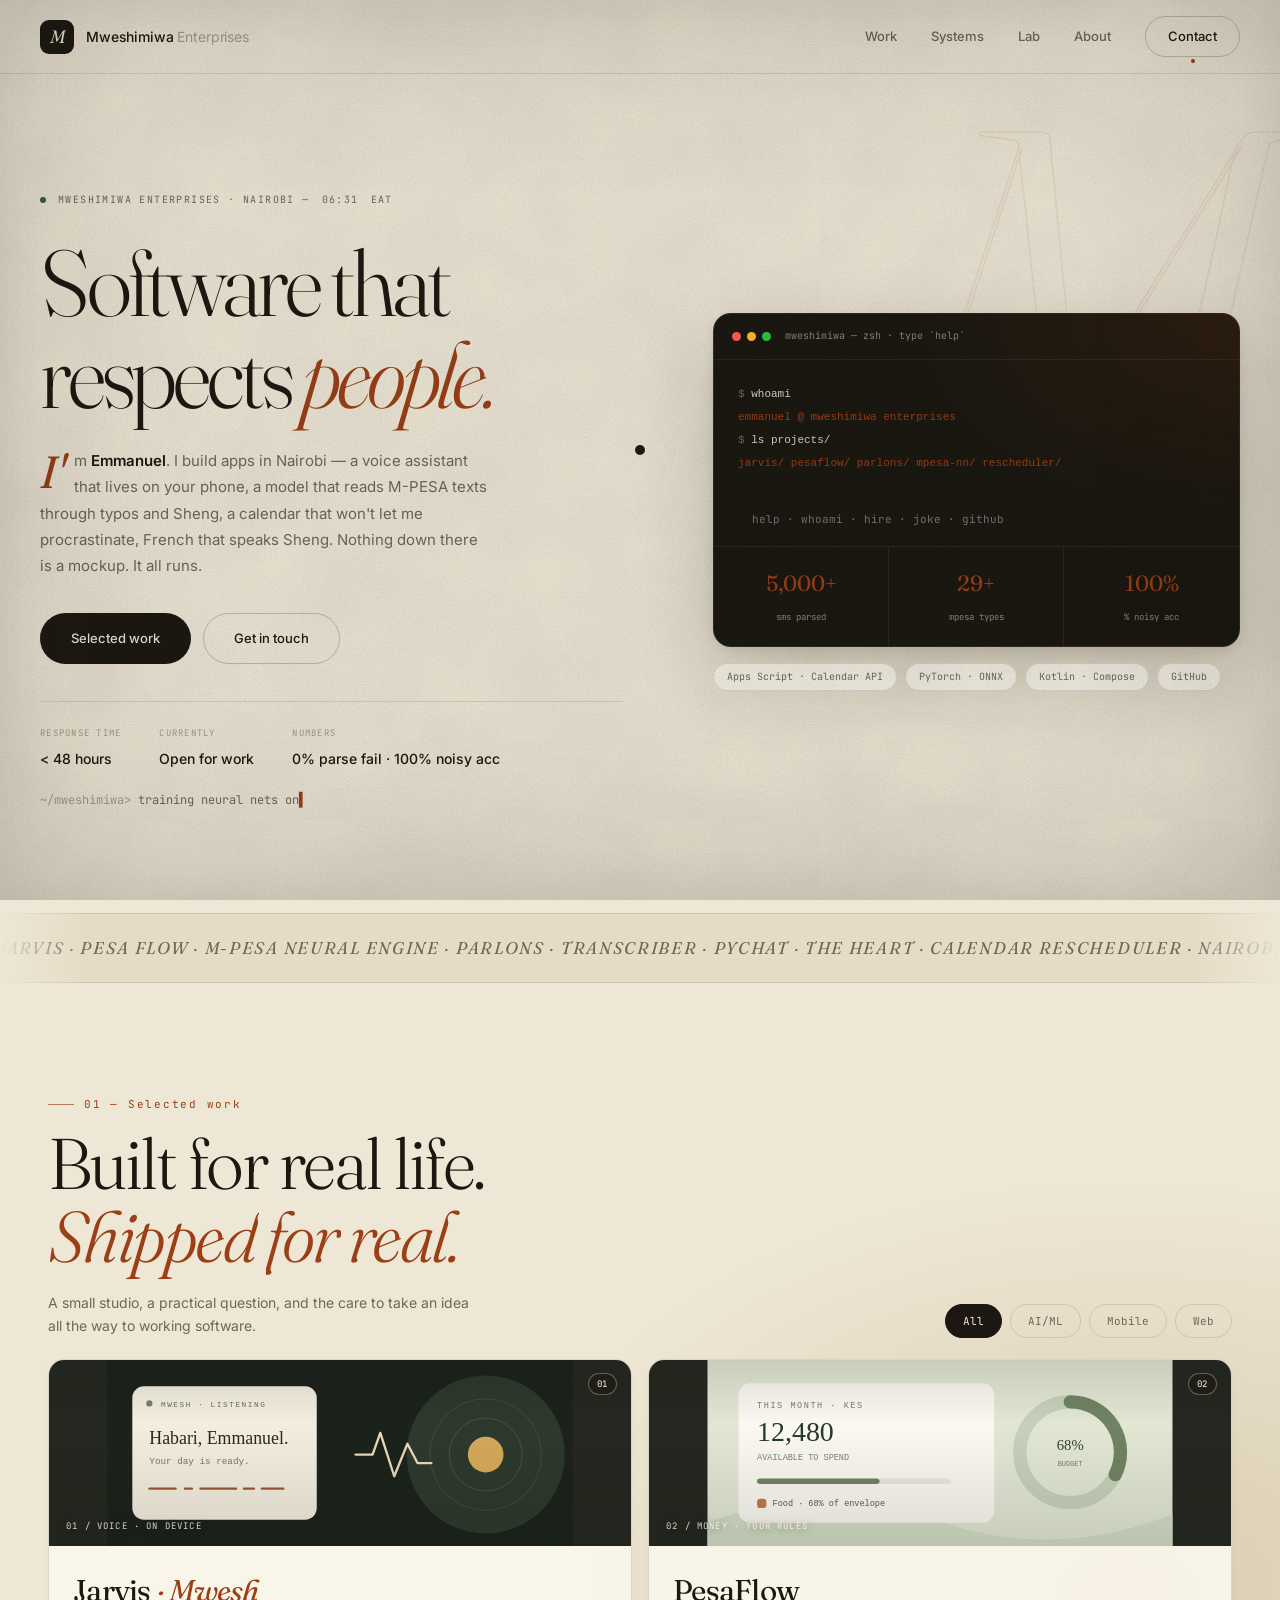
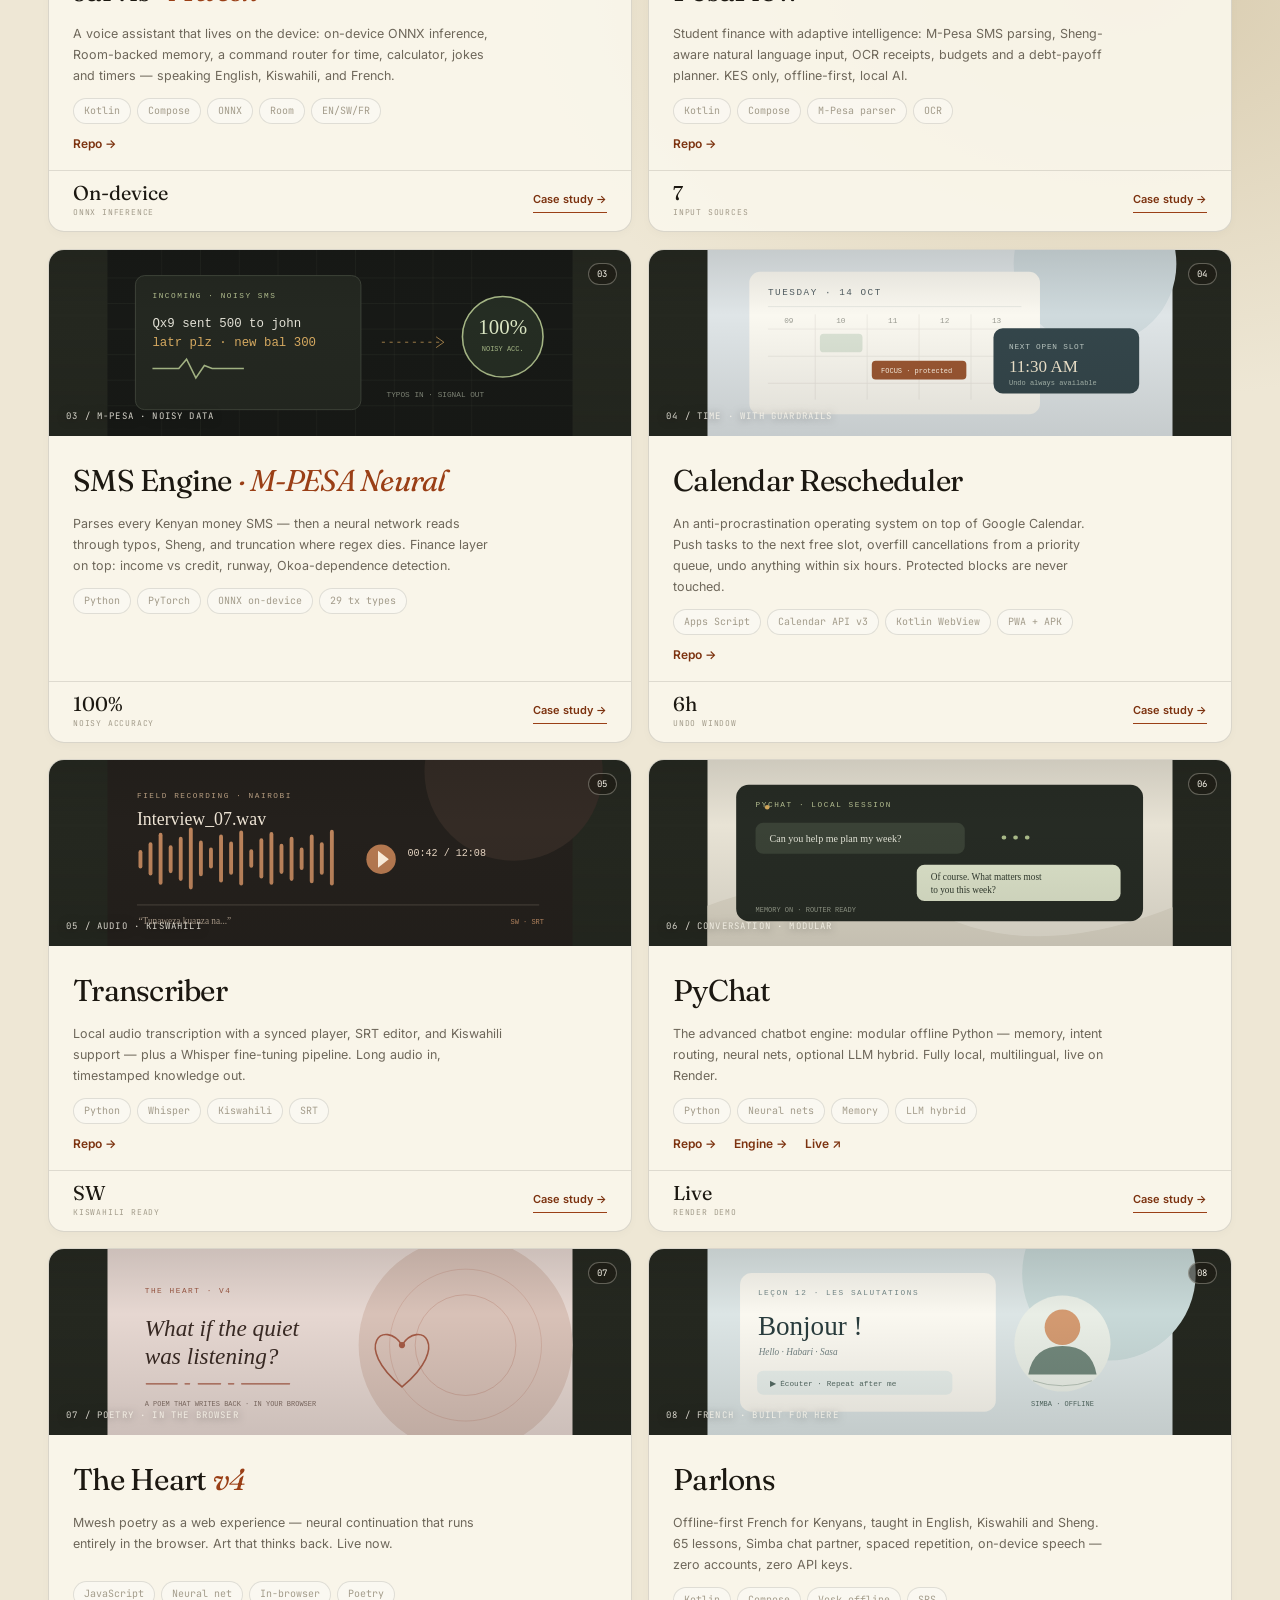
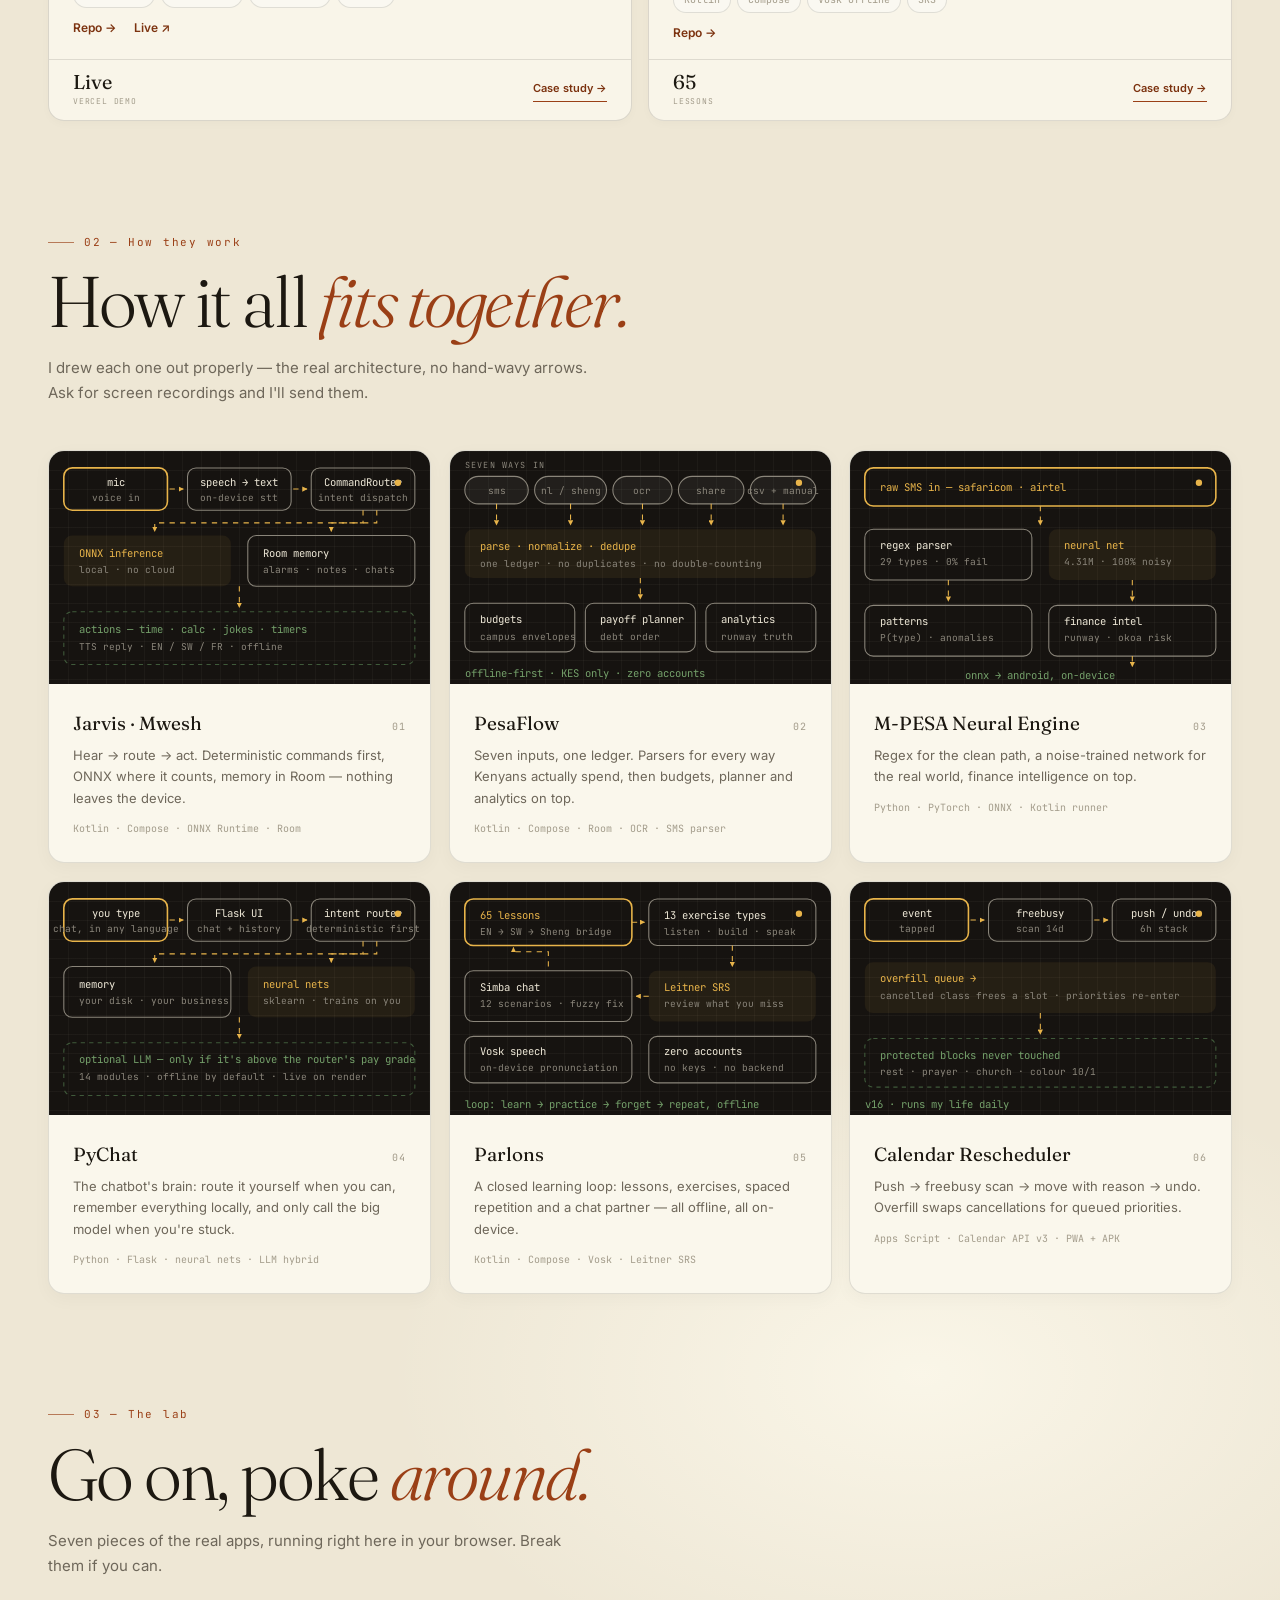
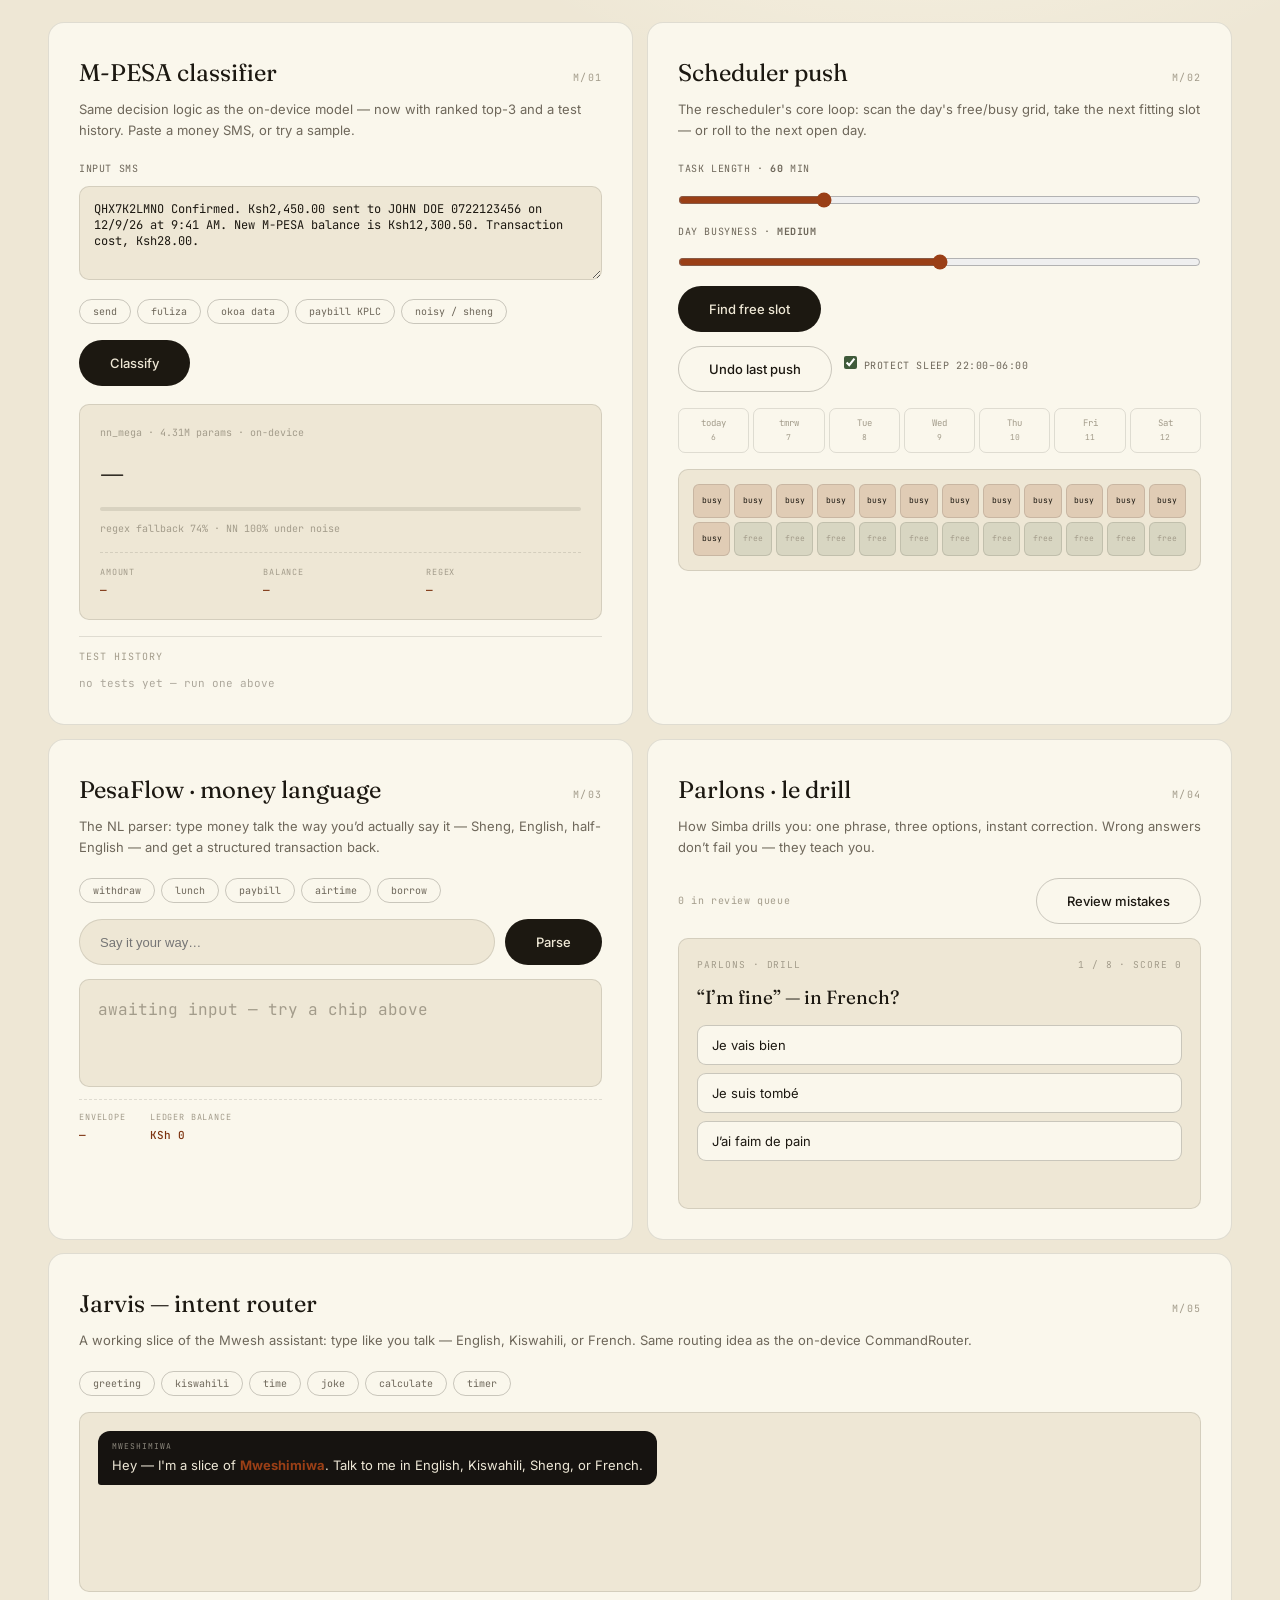
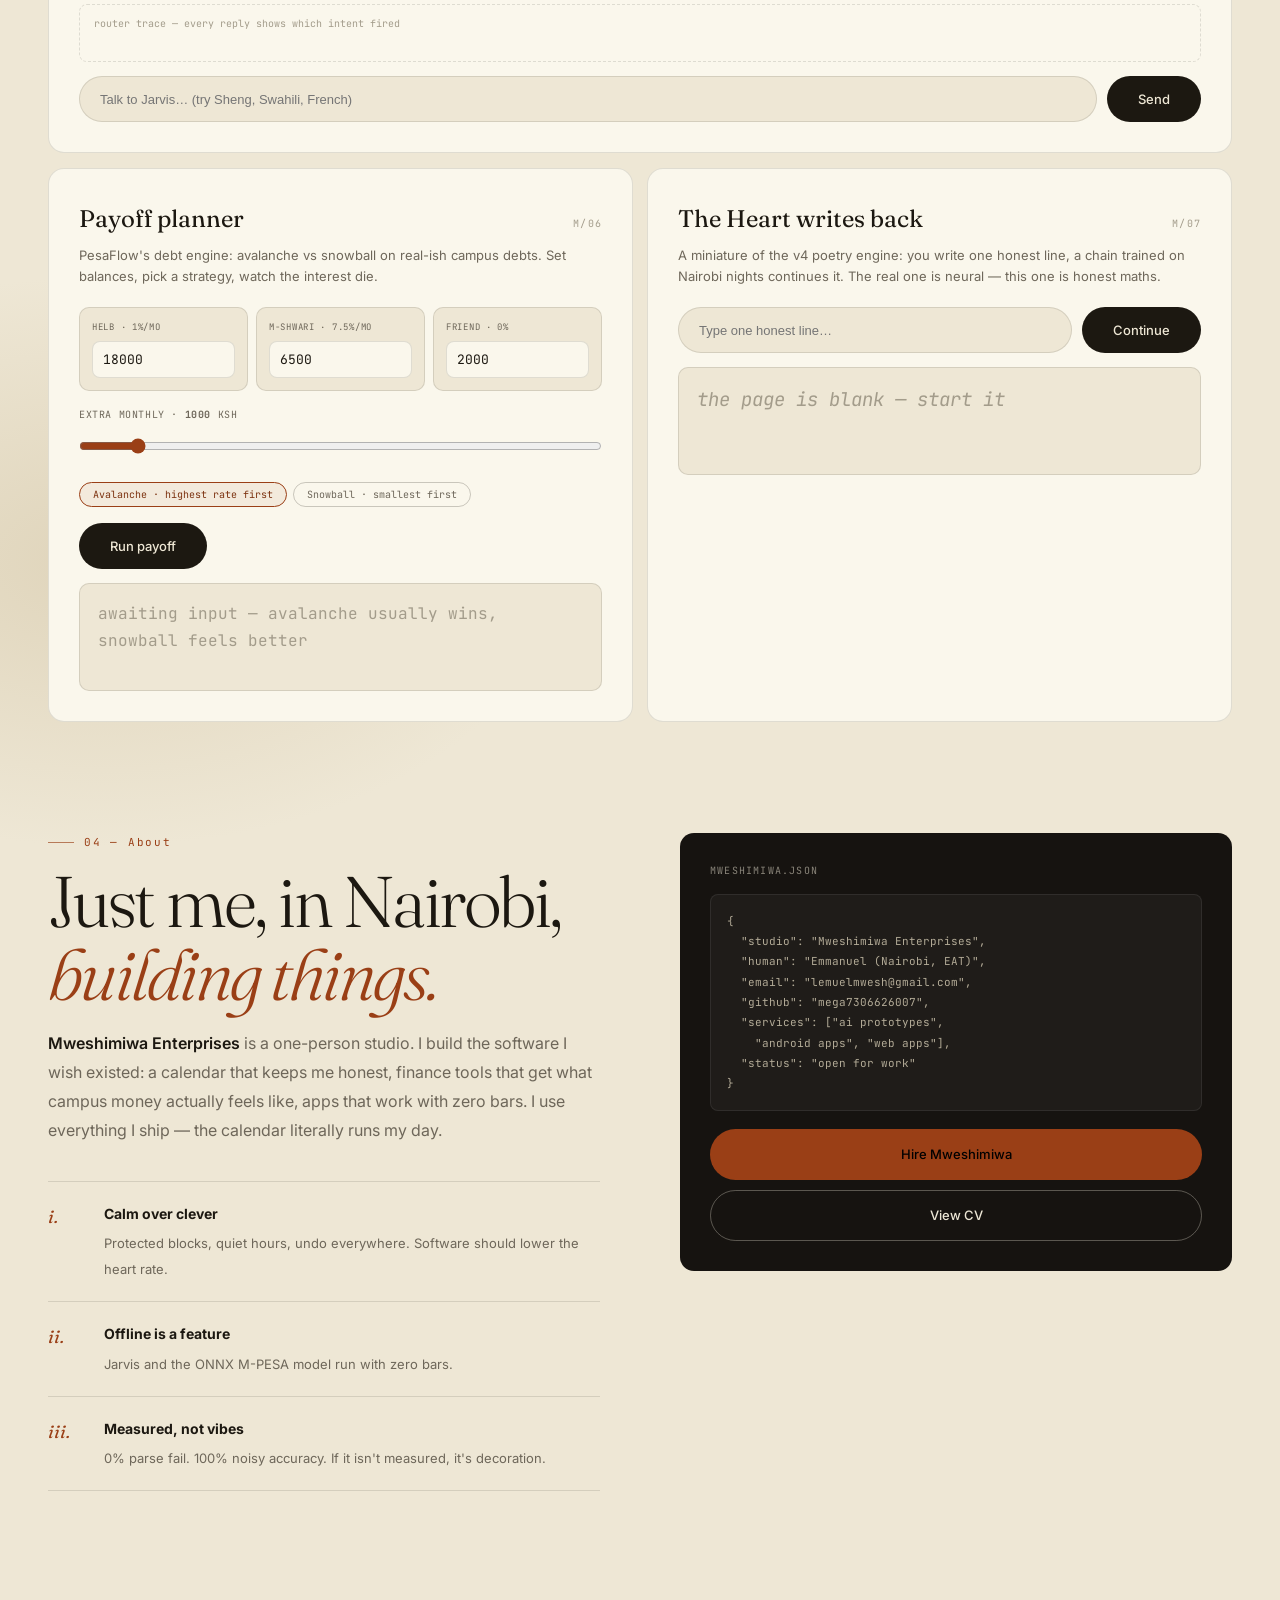
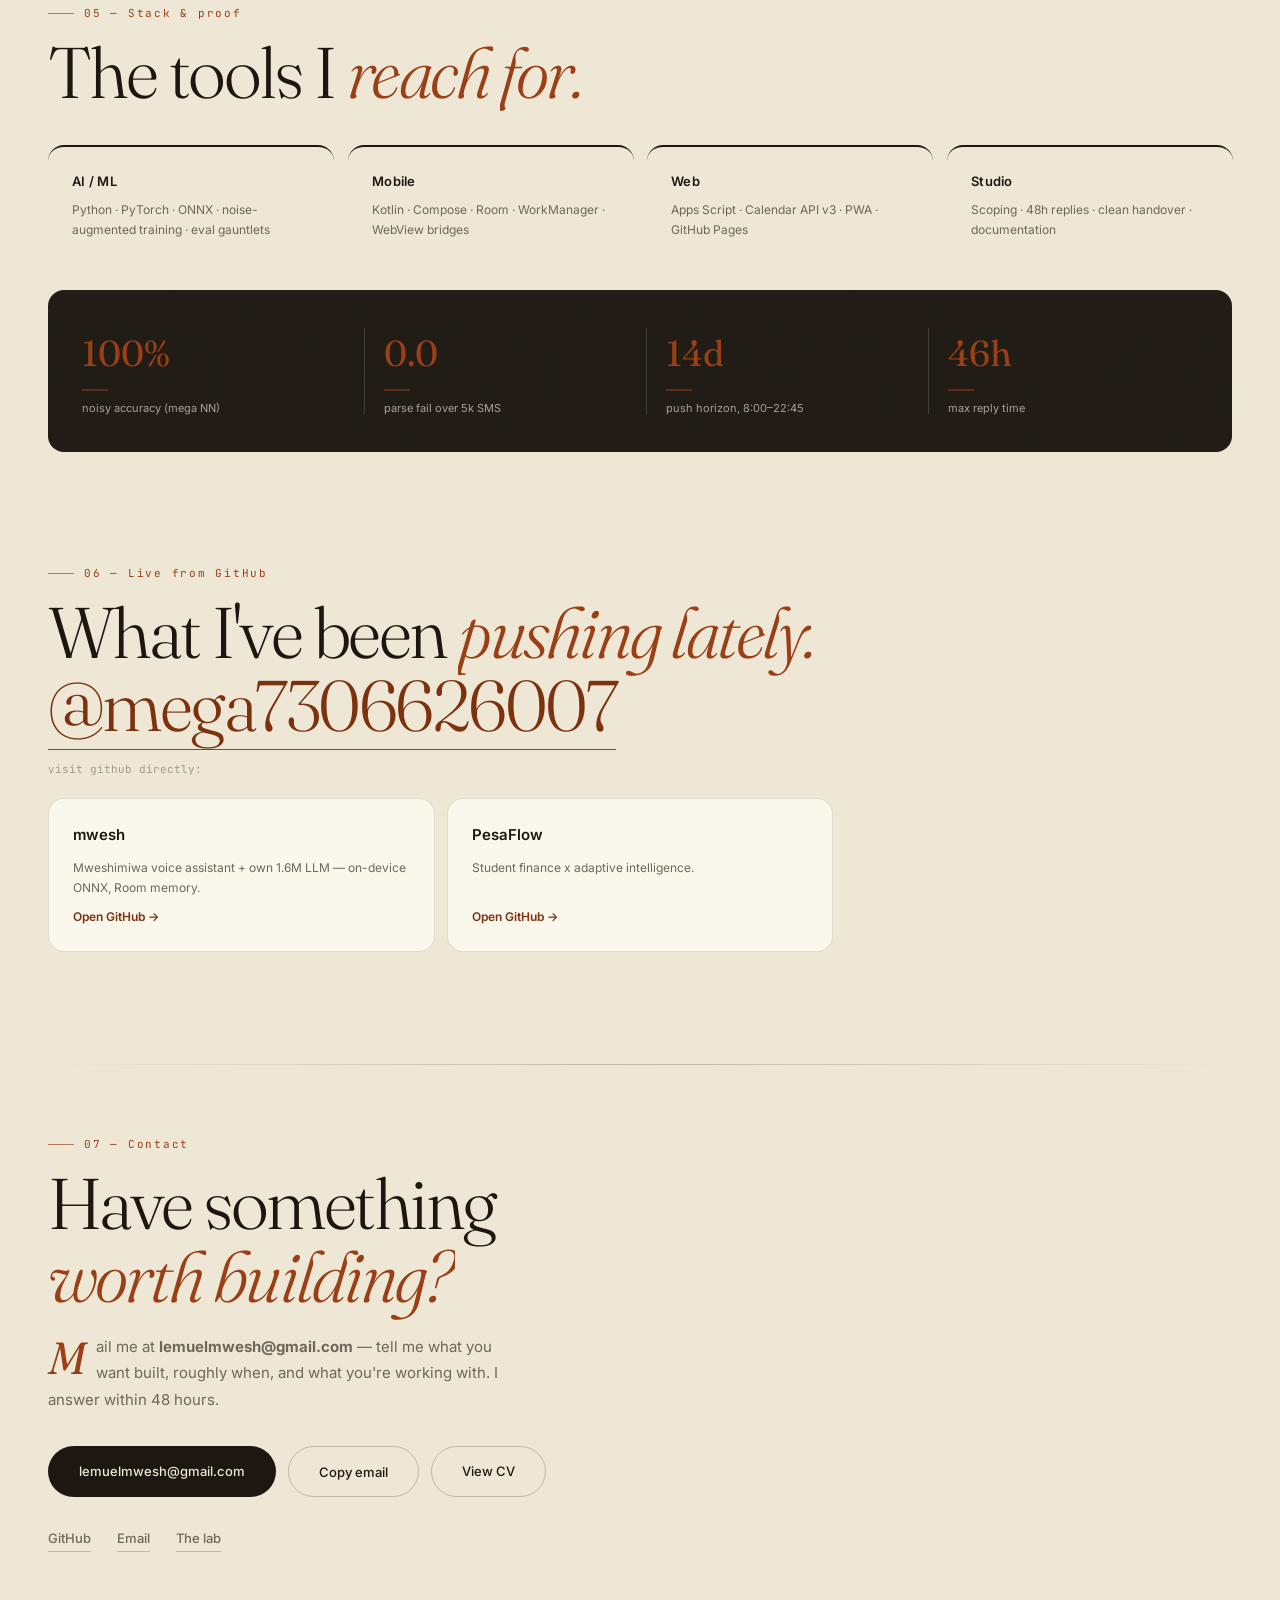
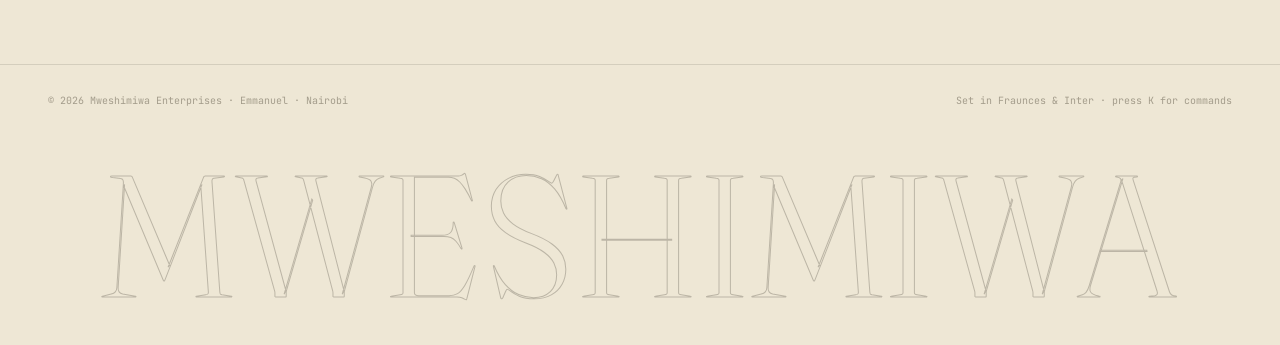
==== commit d1f91114: "Add CV download: cv.pdf with View CV links in About and Contact" ====
--- a/index.html
+++ b/index.html
@@ -4,7 +4,7 @@
 <meta charset="UTF-8">
 <meta name="viewport" content="width=device-width, initial-scale=1.0">
 <title>Emmanuel · Mweshimiwa Enterprises — Software, Nairobi</title>
-<meta name="description" content="Mweshimiwa Enterprises — Emmanuel, Nairobi. On-device AI, offline-first mobile, honest fintech. Mweshimiwa, PesaFlow, M-PESA Neural Engine, Parlons.">
+<meta name="description" content="Mweshimiwa Enterprises — Emmanuel, Nairobi. On-device AI, offline-first mobile, honest fintech. Jarvis, PesaFlow, M-PESA Neural Engine, Parlons.">
 <meta name="theme-color" content="#eee7d5">
 <meta property="og:title" content="Emmanuel · Mweshimiwa Enterprises">
 <meta property="og:description" content="Software that respects the people who use it. AI · fintech · mobile from Nairobi.">
@@ -78,7 +78,7 @@
       <pre class="term-body" id="termOut"><code><span class="c">$</span> whoami
 <span class="g">emmanuel @ mweshimiwa enterprises</span>
 <span class="c">$</span> ls projects/
-<span class="g">mweshimiwa/ pesaflow/ parlons/ mpesa-nn/ rescheduler/</span></code></pre>
+<span class="g">jarvis/ pesaflow/ parlons/ mpesa-nn/ rescheduler/</span></code></pre>
       <form class="term-input" id="termForm"><span class="c">$</span><input id="termIn" autocomplete="off" placeholder="help · whoami · hire · joke · github" aria-label="Terminal input"></form>
       <div class="term-stats">
         <div><b data-count="5000">0</b><span>sms parsed</span></div>
@@ -94,8 +94,8 @@
 
 <div class="marquee" aria-hidden="true">
   <div class="marquee-track">
-    <span>MWESHIMIWA · PESA FLOW · M-PESA NEURAL ENGINE · PARLONS · TRANSCRIBER · PYCHAT · THE HEART · CALENDAR RESCHEDULER · NAIROBI ·&nbsp;</span>
-    <span>MWESHIMIWA · PESA FLOW · M-PESA NEURAL ENGINE · PARLONS · TRANSCRIBER · PYCHAT · THE HEART · CALENDAR RESCHEDULER · NAIROBI ·&nbsp;</span>
+    <span>JARVIS · PESA FLOW · M-PESA NEURAL ENGINE · PARLONS · TRANSCRIBER · PYCHAT · THE HEART · CALENDAR RESCHEDULER · NAIROBI ·&nbsp;</span>
+    <span>JARVIS · PESA FLOW · M-PESA NEURAL ENGINE · PARLONS · TRANSCRIBER · PYCHAT · THE HEART · CALENDAR RESCHEDULER · NAIROBI ·&nbsp;</span>
   </div>
 </div>
 
@@ -115,13 +115,13 @@
     </div>
   </div>
   <div id="projectGrid">
-    <article class="proj reveal" data-tags="ai mobile" data-hover data-title="Mweshimiwa — Voice Assistant" data-body="Android voice assistant (Kotlin + Compose). On-device ONNX inference, Room memory (alarms, notes, reminders, conversations), package com.mweshimiwa.assistant. Own 1.6M-param GPT trained from scratch on 23k EN/SW/FR prompt-response pairs (loss 2.0), exported to ONNX for fully offline inference with top-k sampling. Room memory (alarms, notes, reminders, conversations), command router (time, calculator, jokes, timers), speech recognition + TTS. Verified debug build.">
-      <div class="proj-art art-mweshimiwa" aria-hidden="true"><svg viewBox="0 0 600 240"><rect width="600" height="240" fill="#1b211b"/><circle cx="488" cy="122" r="102" fill="#2d392c"/><circle cx="488" cy="122" r="72" fill="none" stroke="#758568" stroke-opacity=".32"/><circle cx="488" cy="122" r="47" fill="none" stroke="#758568" stroke-opacity=".45"/><circle cx="488" cy="122" r="23" fill="#d5a95b"/><path d="M320 122h22l10-28 18 56 17-42 13 25h18" fill="none" stroke="#e9d9b7" stroke-width="3" stroke-linecap="round" stroke-linejoin="round"/><rect x="32" y="34" width="238" height="172" rx="15" fill="#f3eddf"/><circle cx="54" cy="56" r="4" fill="#738268"/><text x="69" y="60" fill="#65705d" font-size="10" font-family="monospace" letter-spacing="2">MWESH · LISTENING</text><text x="54" y="108" fill="#25291f" font-size="23" font-family="Georgia">Habari, Emmanuel.</text><text x="54" y="134" fill="#74756b" font-size="12" font-family="monospace">Your day is ready.</text><path d="M54 166h34m12 0h9m11 0h46m10 0h13m10 0h28" stroke="#9b5732" stroke-width="3" stroke-linecap="round"/></svg><span>01 / VOICE · ON DEVICE</span></div>
+    <article class="proj reveal" data-tags="ai mobile" data-hover data-title="Jarvis (Mwesh) — Voice Assistant" data-body="Android voice assistant (Kotlin + Compose). On-device ONNX inference, Room memory (alarms, notes, reminders, conversations), command router (time, calculator, jokes, timers), speech recognition + TTS, translator, EN/SW/FR corpus. 80+ source files, 100+ tests. Training corpus (863MB, multilingual) kept local.">
+      <div class="proj-art art-jarvis" aria-hidden="true"><svg viewBox="0 0 600 240"><rect width="600" height="240" fill="#1b211b"/><circle cx="488" cy="122" r="102" fill="#2d392c"/><circle cx="488" cy="122" r="72" fill="none" stroke="#758568" stroke-opacity=".32"/><circle cx="488" cy="122" r="47" fill="none" stroke="#758568" stroke-opacity=".45"/><circle cx="488" cy="122" r="23" fill="#d5a95b"/><path d="M320 122h22l10-28 18 56 17-42 13 25h18" fill="none" stroke="#e9d9b7" stroke-width="3" stroke-linecap="round" stroke-linejoin="round"/><rect x="32" y="34" width="238" height="172" rx="15" fill="#f3eddf"/><circle cx="54" cy="56" r="4" fill="#738268"/><text x="69" y="60" fill="#65705d" font-size="10" font-family="monospace" letter-spacing="2">MWESH · LISTENING</text><text x="54" y="108" fill="#25291f" font-size="23" font-family="Georgia">Habari, Emmanuel.</text><text x="54" y="134" fill="#74756b" font-size="12" font-family="monospace">Your day is ready.</text><path d="M54 166h34m12 0h9m11 0h46m10 0h13m10 0h28" stroke="#9b5732" stroke-width="3" stroke-linecap="round"/></svg><span>01 / VOICE · ON DEVICE</span></div>
       <span class="proj-num">01</span>
       <div>
-        <h3>Mweshimiwa</h3>
-        <p>A voice assistant that lives on the device, now with its own custom-trained LLM: on-device ONNX inference, Room-backed memory, a command router for time, calculator, jokes and timers — speaking English, Kiswahili, and French.</p>
-        <div class="proj-tags"><span>Kotlin</span><span>Compose</span><span>ONNX</span><span>Room</span><span>EN/SW/FR</span><span>Own LLM</span></div>
+        <h3>Jarvis <em>· Mwesh</em></h3>
+        <p>A voice assistant that lives on the device: on-device ONNX inference, Room-backed memory, a command router for time, calculator, jokes and timers — speaking English, Kiswahili, and French.</p>
+        <div class="proj-tags"><span>Kotlin</span><span>Compose</span><span>ONNX</span><span>Room</span><span>EN/SW/FR</span></div>
         <div class="row-links"><a href="https://github.com/mega7306626007/mwesh" target="_blank" rel="noopener" data-hover>Repo →</a></div>
       </div>
       <div class="proj-side">
@@ -236,7 +236,7 @@
   <p class="sec-sub reveal">I drew each one out properly — the real architecture, no hand-wavy arrows. Ask for screen recordings and I'll send them.</p>
   <div class="sys-grid">
     <div class="sys reveal">
-      <svg viewBox="0 0 360 220" role="img" aria-label="Mweshimiwa voice pipeline diagram">
+      <svg viewBox="0 0 360 220" role="img" aria-label="Jarvis voice pipeline diagram">
         <defs><marker id="mj" viewBox="0 0 10 10" refX="9" refY="5" markerWidth="5" markerHeight="5" orient="auto"><path d="M0 0 L10 5 L0 10 z" fill="#e8b44a"/></marker></defs>
         <rect class="hot" x="14" y="16" width="98" height="40" rx="8"/><text class="t mid" x="63" y="33">mic</text><text class="c mid" x="63" y="47">voice in</text>
         <rect class="box" x="131" y="16" width="98" height="40" rx="8"/><text class="t mid" x="180" y="33">speech → text</text><text class="c mid" x="180" y="47">on-device stt</text>
@@ -251,7 +251,7 @@
         <text class="tm" x="28" y="172">actions — time · calc · jokes · timers</text><text class="c" x="28" y="188">TTS reply · EN / SW / FR · offline</text>
         <circle class="dot" cx="330" cy="30" r="3"/>
       </svg>
-      <div class="sys-body"><h4>Mweshimiwa <span class="sys-no">01</span></h4><p>Hear → route → act. Deterministic commands first, ONNX where it counts, memory in Room — nothing leaves the device.</p><span class="mono">Kotlin · Compose · ONNX Runtime · Room</span></div>
+      <div class="sys-body"><h4>Jarvis · Mwesh <span class="sys-no">01</span></h4><p>Hear → route → act. Deterministic commands first, ONNX where it counts, memory in Room — nothing leaves the device.</p><span class="mono">Kotlin · Compose · ONNX Runtime · Room</span></div>
     </div>
 
     <div class="sys reveal">
@@ -431,7 +431,7 @@
       <div class="quiz" id="quiz"></div>
     </div>
     <div class="lab span2 reveal">
-      <h4>Mweshimiwa — intent router <span class="lab-no">M/05</span></h4>
+      <h4>Jarvis — intent router <span class="lab-no">M/05</span></h4>
       <p>A working slice of the Mwesh assistant: type like you talk — English, Kiswahili, or French. Same routing idea as the on-device CommandRouter.</p>
       <div class="jchips">
         <button data-j="hello, how are you?" data-hover>greeting</button>
@@ -443,7 +443,7 @@
       </div>
       <div class="jchat" id="jchat"></div>
       <div class="jtrace" id="jtrace"><span class="mono dim">router trace — every reply shows which intent fired</span></div>
-      <form class="jform" id="jform"><input id="jin" autocomplete="off" placeholder="Talk to Mweshimiwa… (try Sheng, Swahili, French)" aria-label="Mweshimiwa input"><button class="btn primary" type="submit" data-hover>Send</button></form>
+      <form class="jform" id="jform"><input id="jin" autocomplete="off" placeholder="Talk to Jarvis… (try Sheng, Swahili, French)" aria-label="Jarvis input"><button class="btn primary" type="submit" data-hover>Send</button></form>
     </div>
     <div class="lab reveal">
       <h4>Payoff planner <span class="lab-no">M/06</span></h4>
@@ -480,7 +480,7 @@
     <p class="big-p"><strong>Mweshimiwa Enterprises</strong> is a one-person studio. I build the software I wish existed: a calendar that keeps me honest, finance tools that get what campus money actually feels like, apps that work with zero bars. I use everything I ship — the calendar literally runs my day.</p>
     <ul class="principles">
       <li><span class="n">i.</span><div><b>Calm over clever</b><span>Protected blocks, quiet hours, undo everywhere. Software should lower the heart rate.</span></div></li>
-      <li><span class="n">ii.</span><div><b>Offline is a feature</b><span>Mweshimiwa and the ONNX M-PESA model run with zero bars.</span></div></li>
+      <li><span class="n">ii.</span><div><b>Offline is a feature</b><span>Jarvis and the ONNX M-PESA model run with zero bars.</span></div></li>
       <li><span class="n">iii.</span><div><b>Measured, not vibes</b><span>0% parse fail. 100% noisy accuracy. If it isn't measured, it's decoration.</span></div></li>
     </ul>
   </div>
@@ -496,6 +496,7 @@
   "status": "open for work"
 }</pre>
     <a class="btn primary" href="#contact" data-hover>Hire Mweshimiwa</a>
+    <a class="btn ghost" href="cv.pdf" target="_blank" rel="noopener" data-hover style="margin-top:10px">View CV</a>
   </div>
 </section>
 
@@ -533,6 +534,7 @@
   <div class="contact-row reveal">
     <a class="btn primary" href="mailto:lemuelmwesh@gmail.com" data-hover>lemuelmwesh@gmail.com</a>
     <button class="btn ghost" id="copyEmail" data-hover>Copy email</button>
+    <a class="btn ghost" href="cv.pdf" target="_blank" rel="noopener" data-hover>View CV</a>
   </div>
   <div class="socials reveal">
     <a href="https://github.com/mega7306626007" target="_blank" rel="noopener" data-hover>GitHub</a>
--- a/styles.css
+++ b/styles.css
@@ -384,6 +384,8 @@
 .about-json { font-size: 11px; line-height: 1.85; color: #b3ab97; background: rgba(255,255,255,.04); border: 1px solid rgba(255,255,255,.08); border-radius: 8px; padding: 16px; overflow-x: auto; white-space: pre-wrap; font-family: var(--font-m); margin: 14px 0 18px; }
 .about-card .btn { width: 100%; background: var(--accent); color: #000; }
 .about-card .btn:hover { background: #c99a3e; }
+.about-card .btn.ghost { background: transparent; border-color: rgba(237,231,214,.32); color: var(--cream); }
+.about-card .btn.ghost:hover { border-color: var(--cream); background: rgba(237,231,214,.08); }
 
 .stack-grid { display: grid; grid-template-columns: repeat(4, 1fr); gap: 12px; margin-bottom: 14px; }
 @media (max-width: 900px) { .stack-grid { grid-template-columns: 1fr 1fr; } }
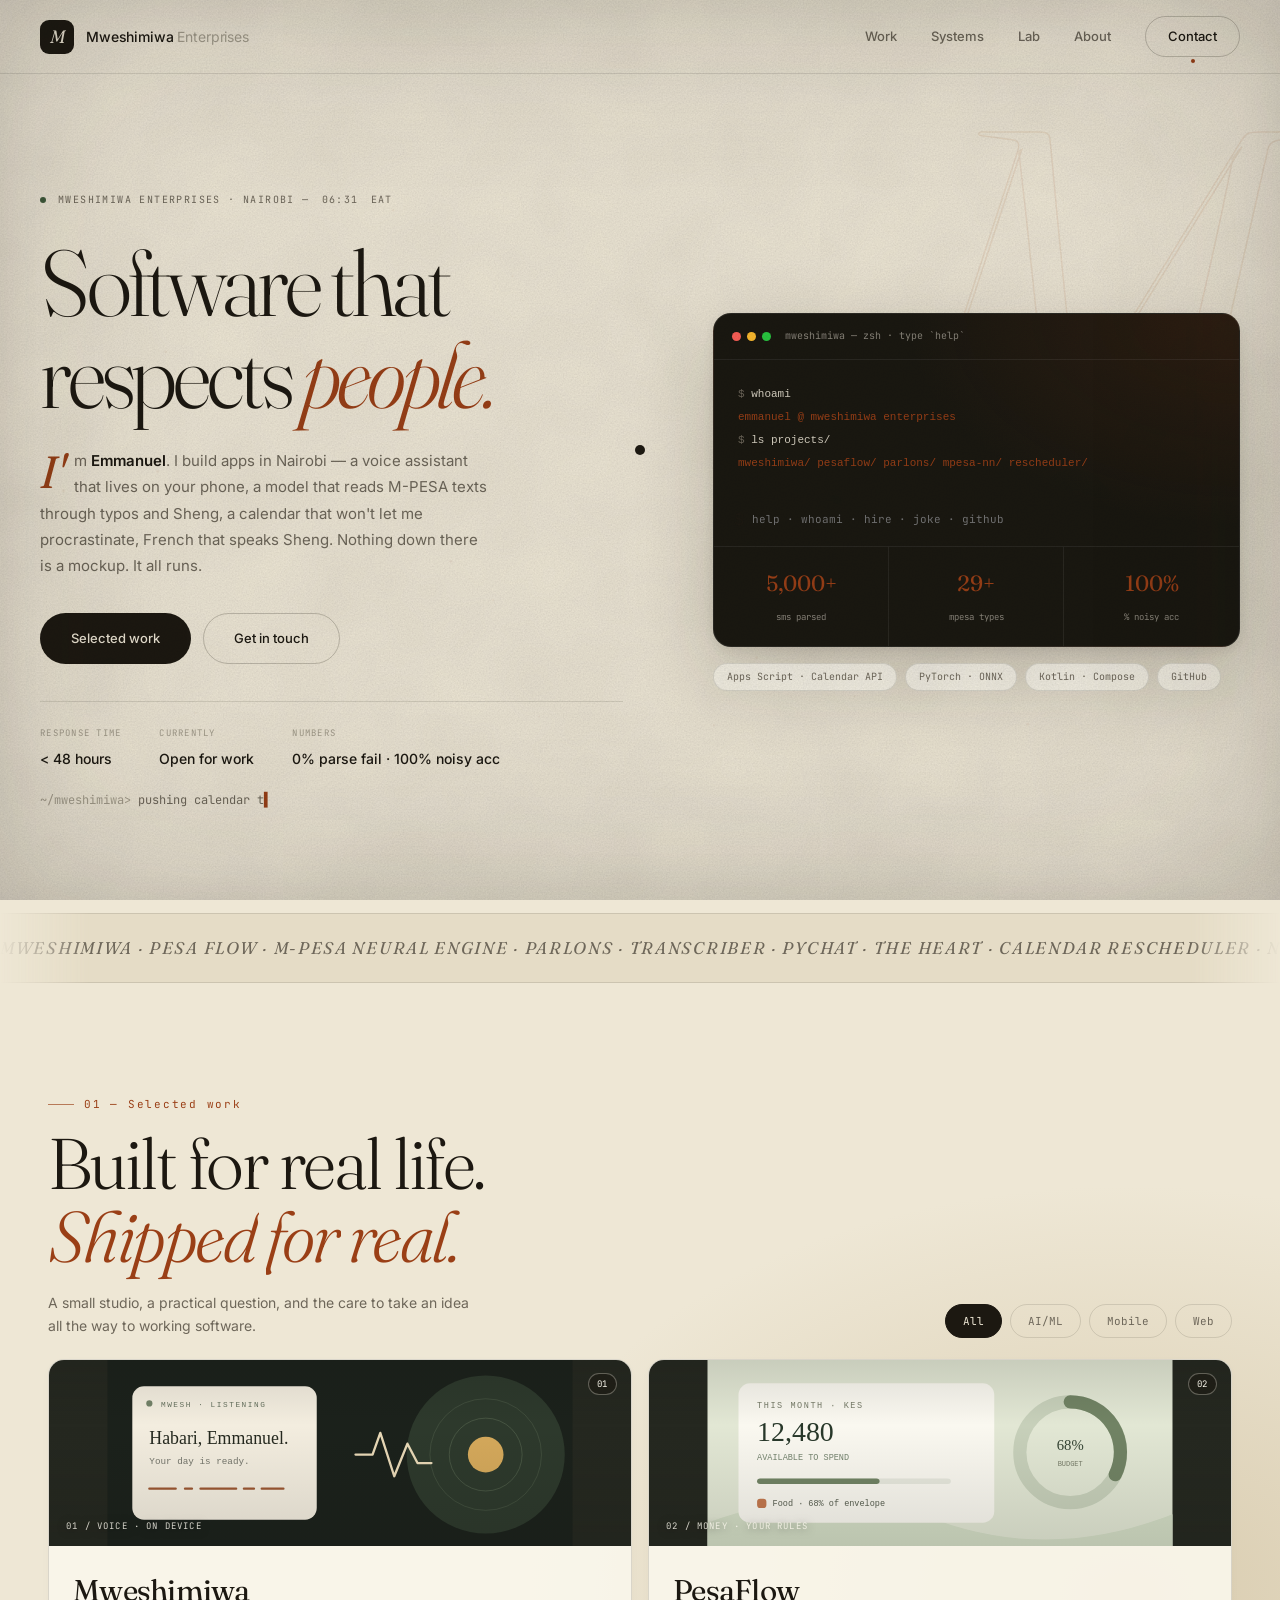
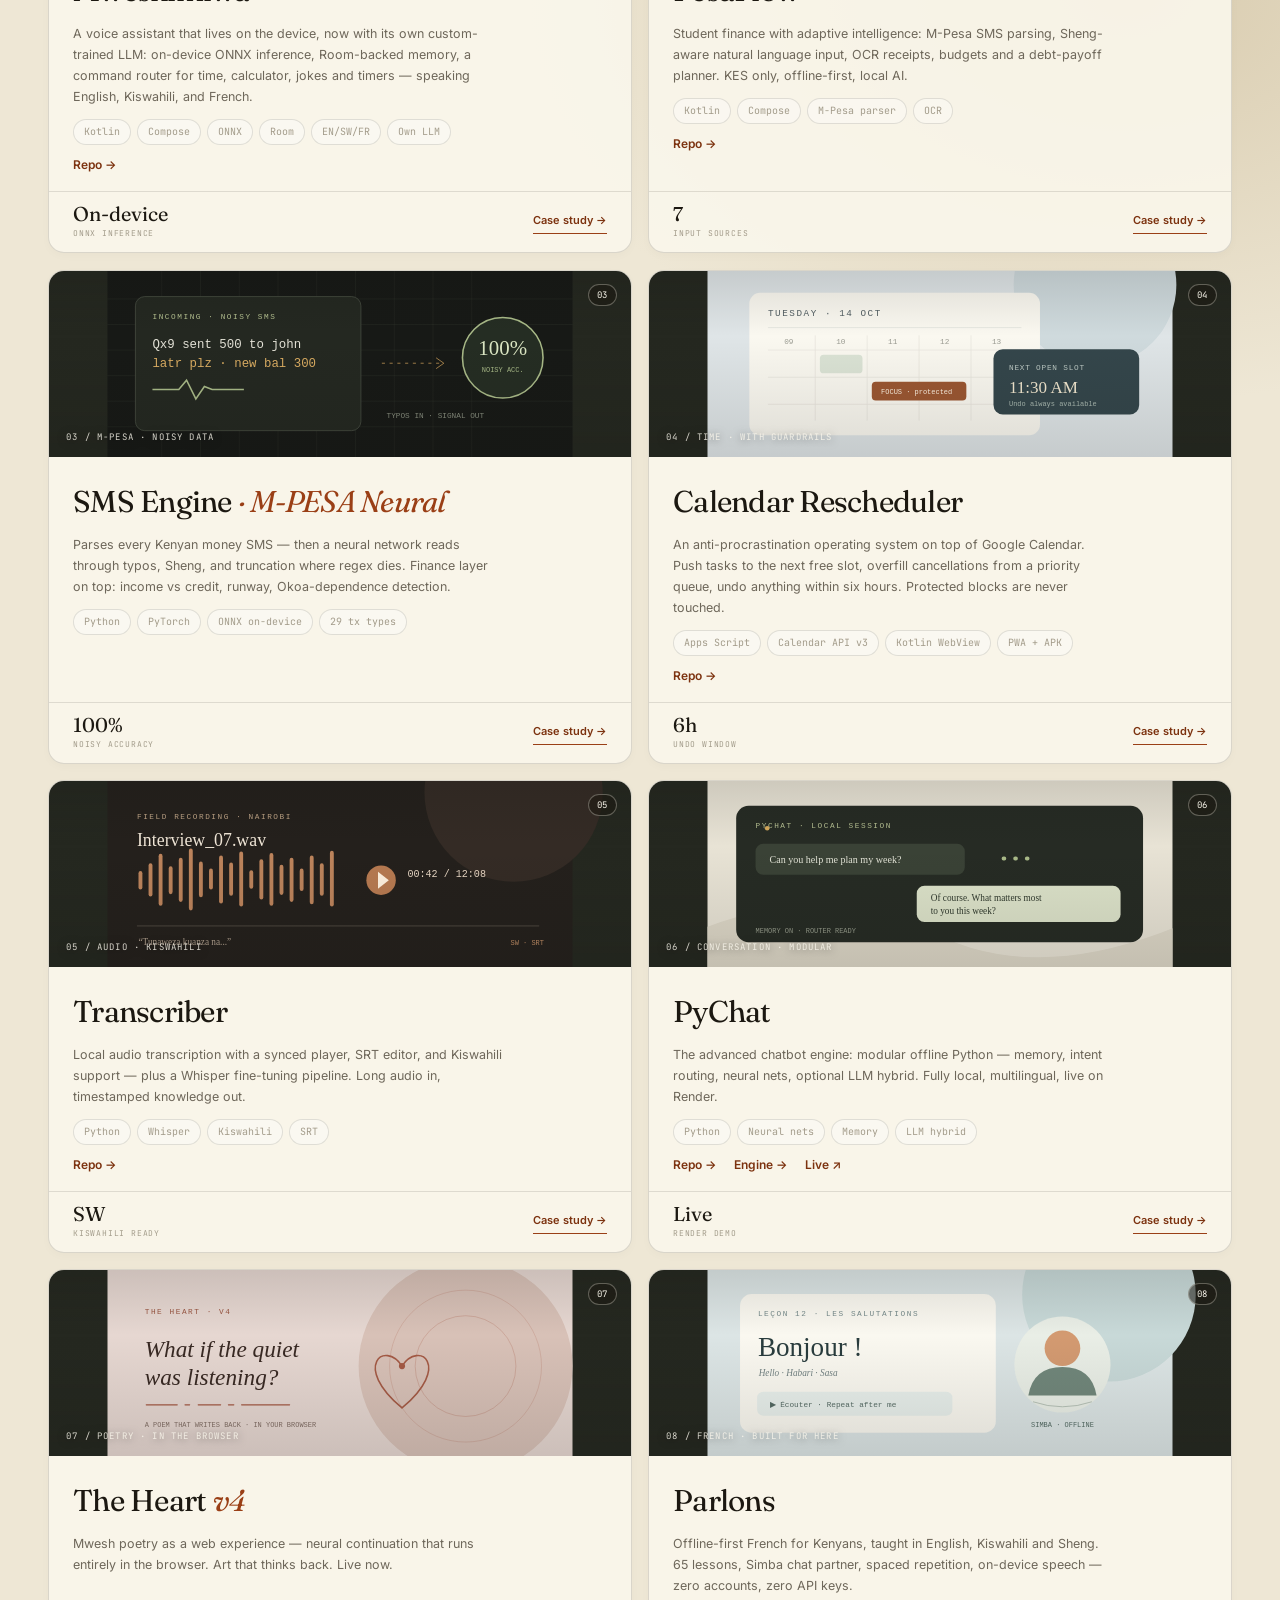
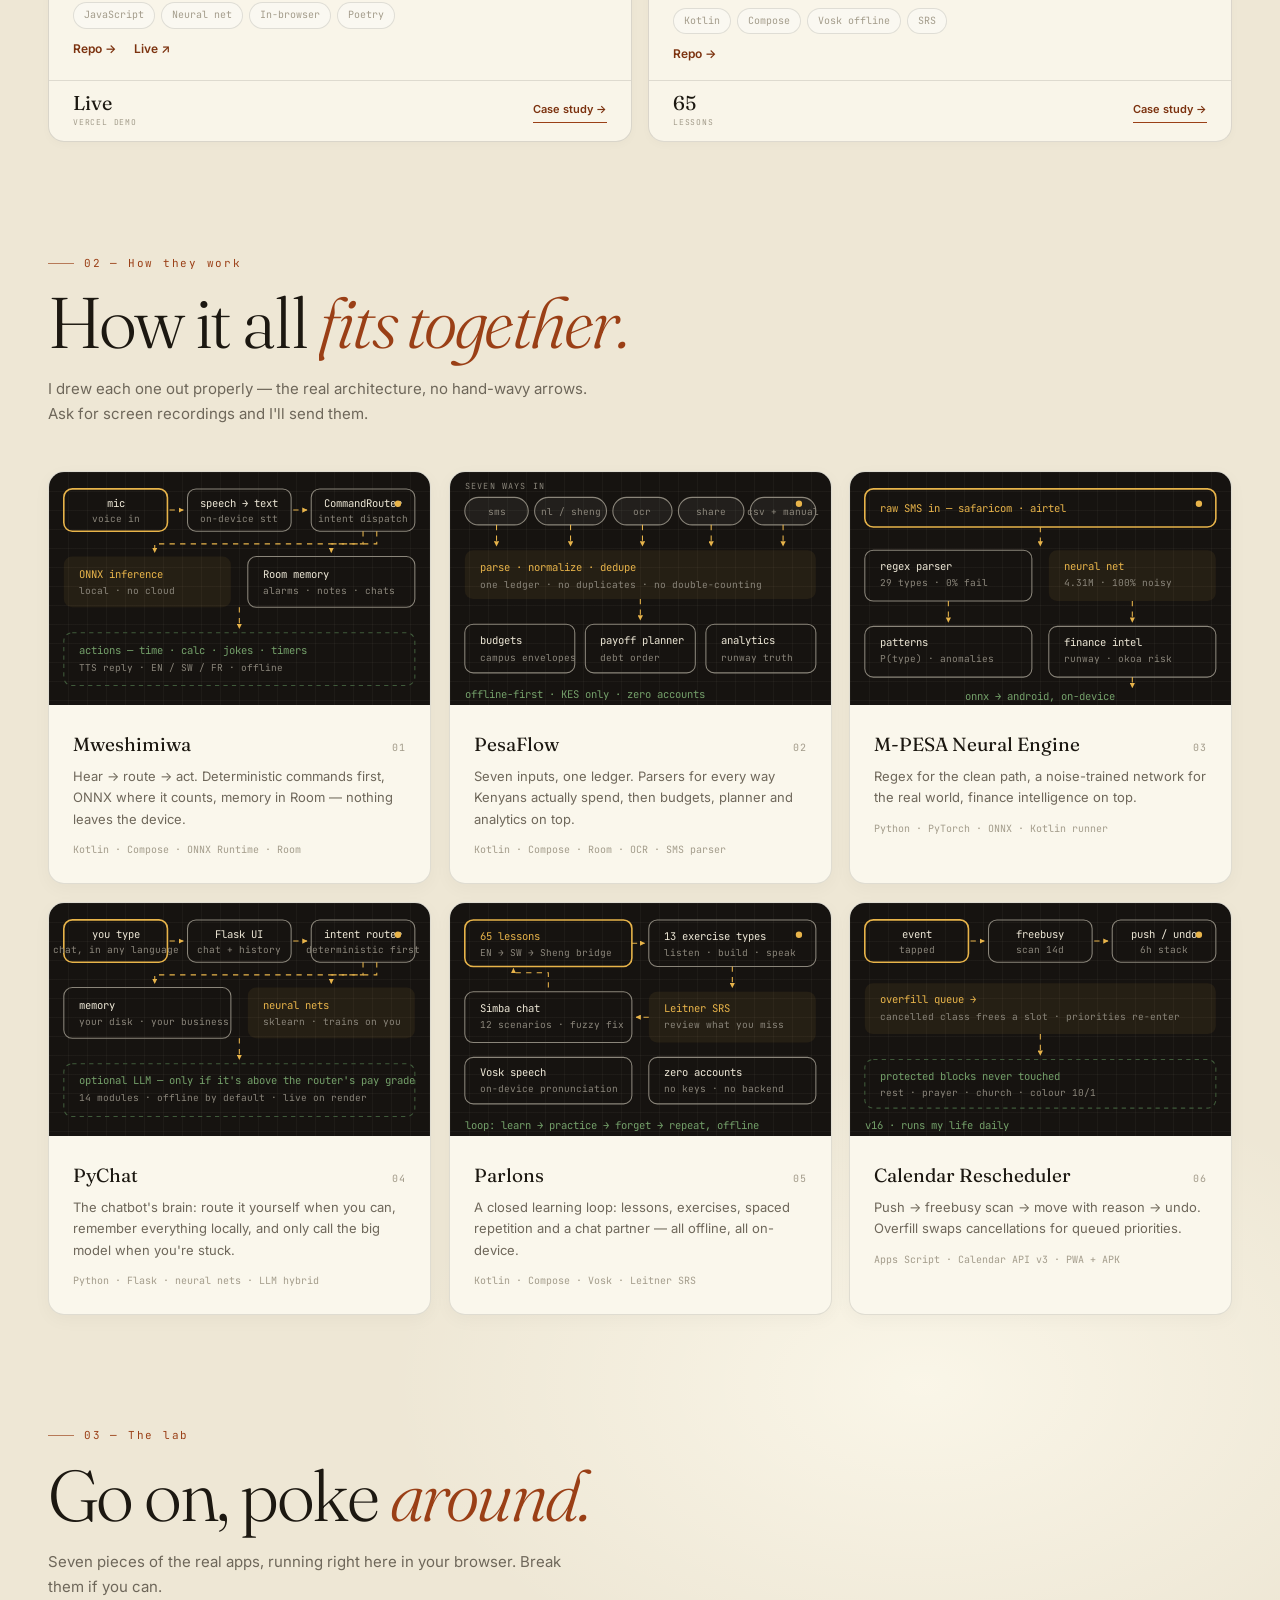
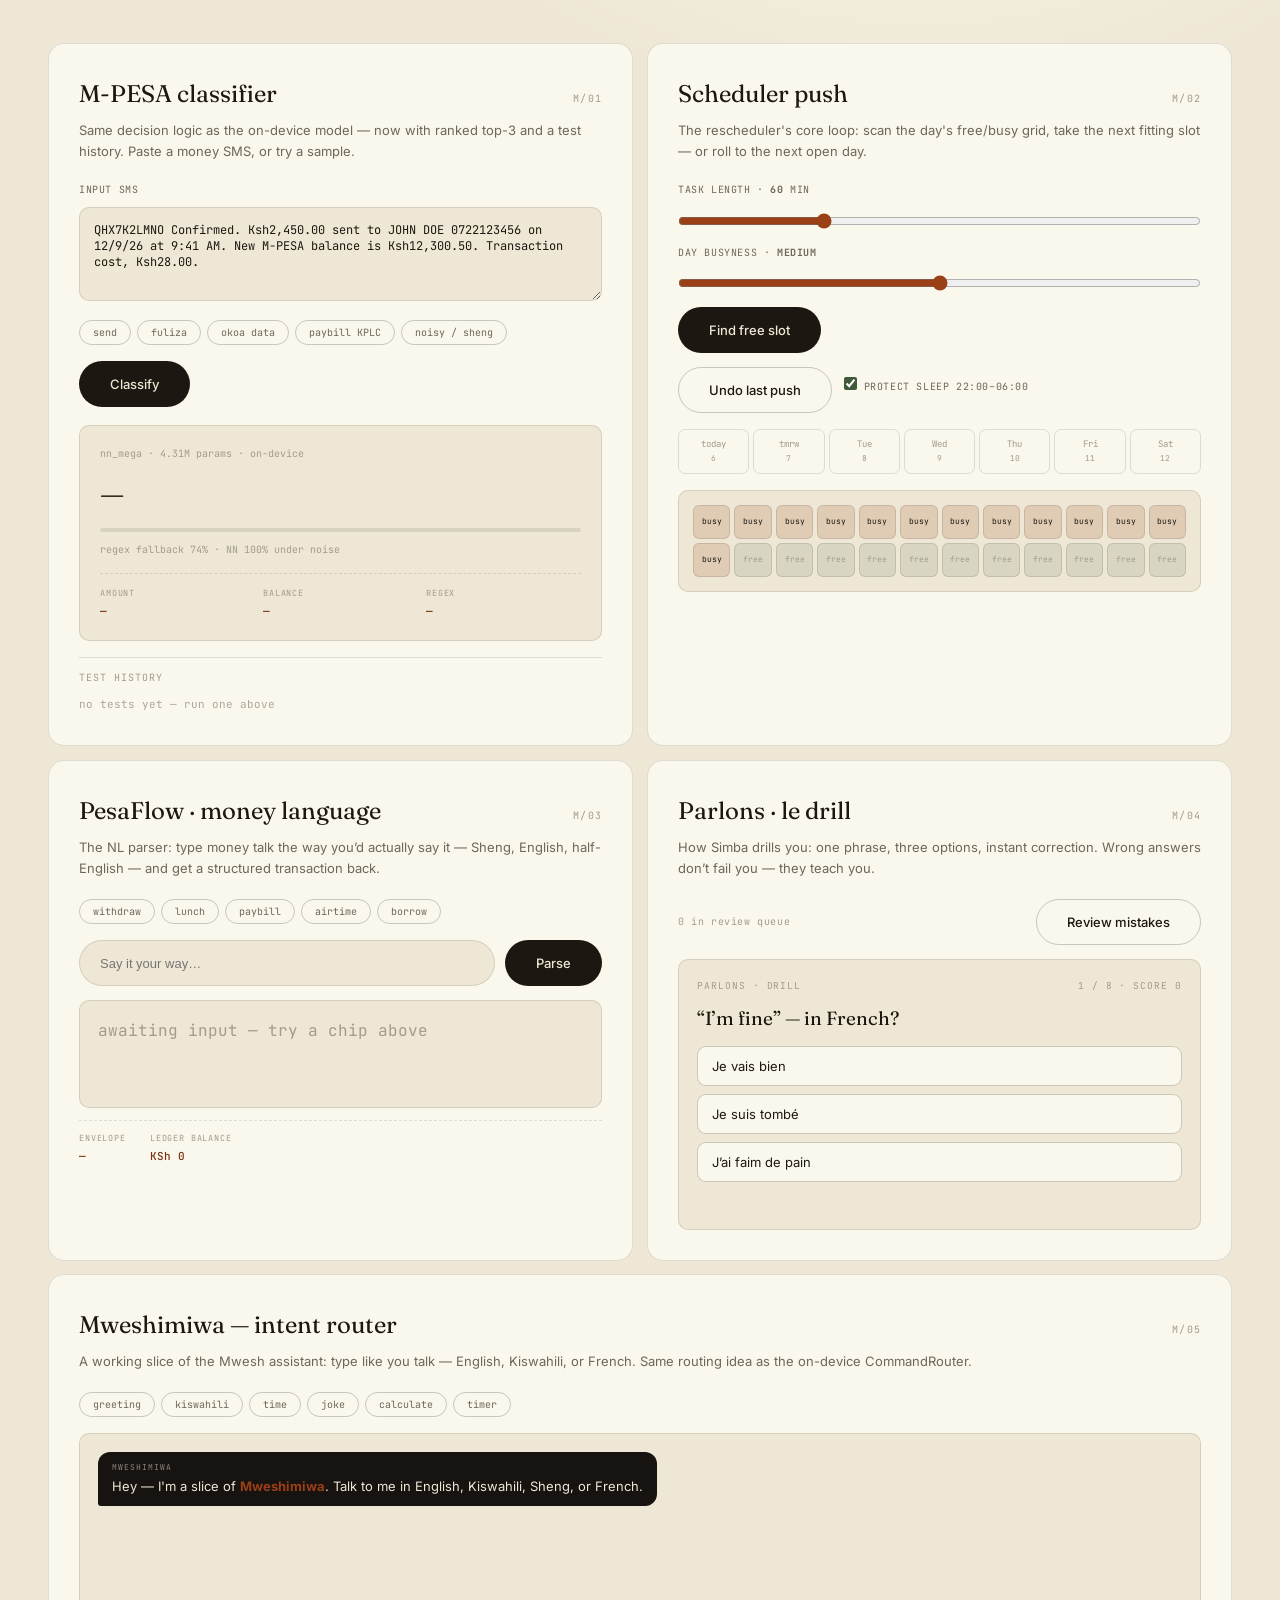
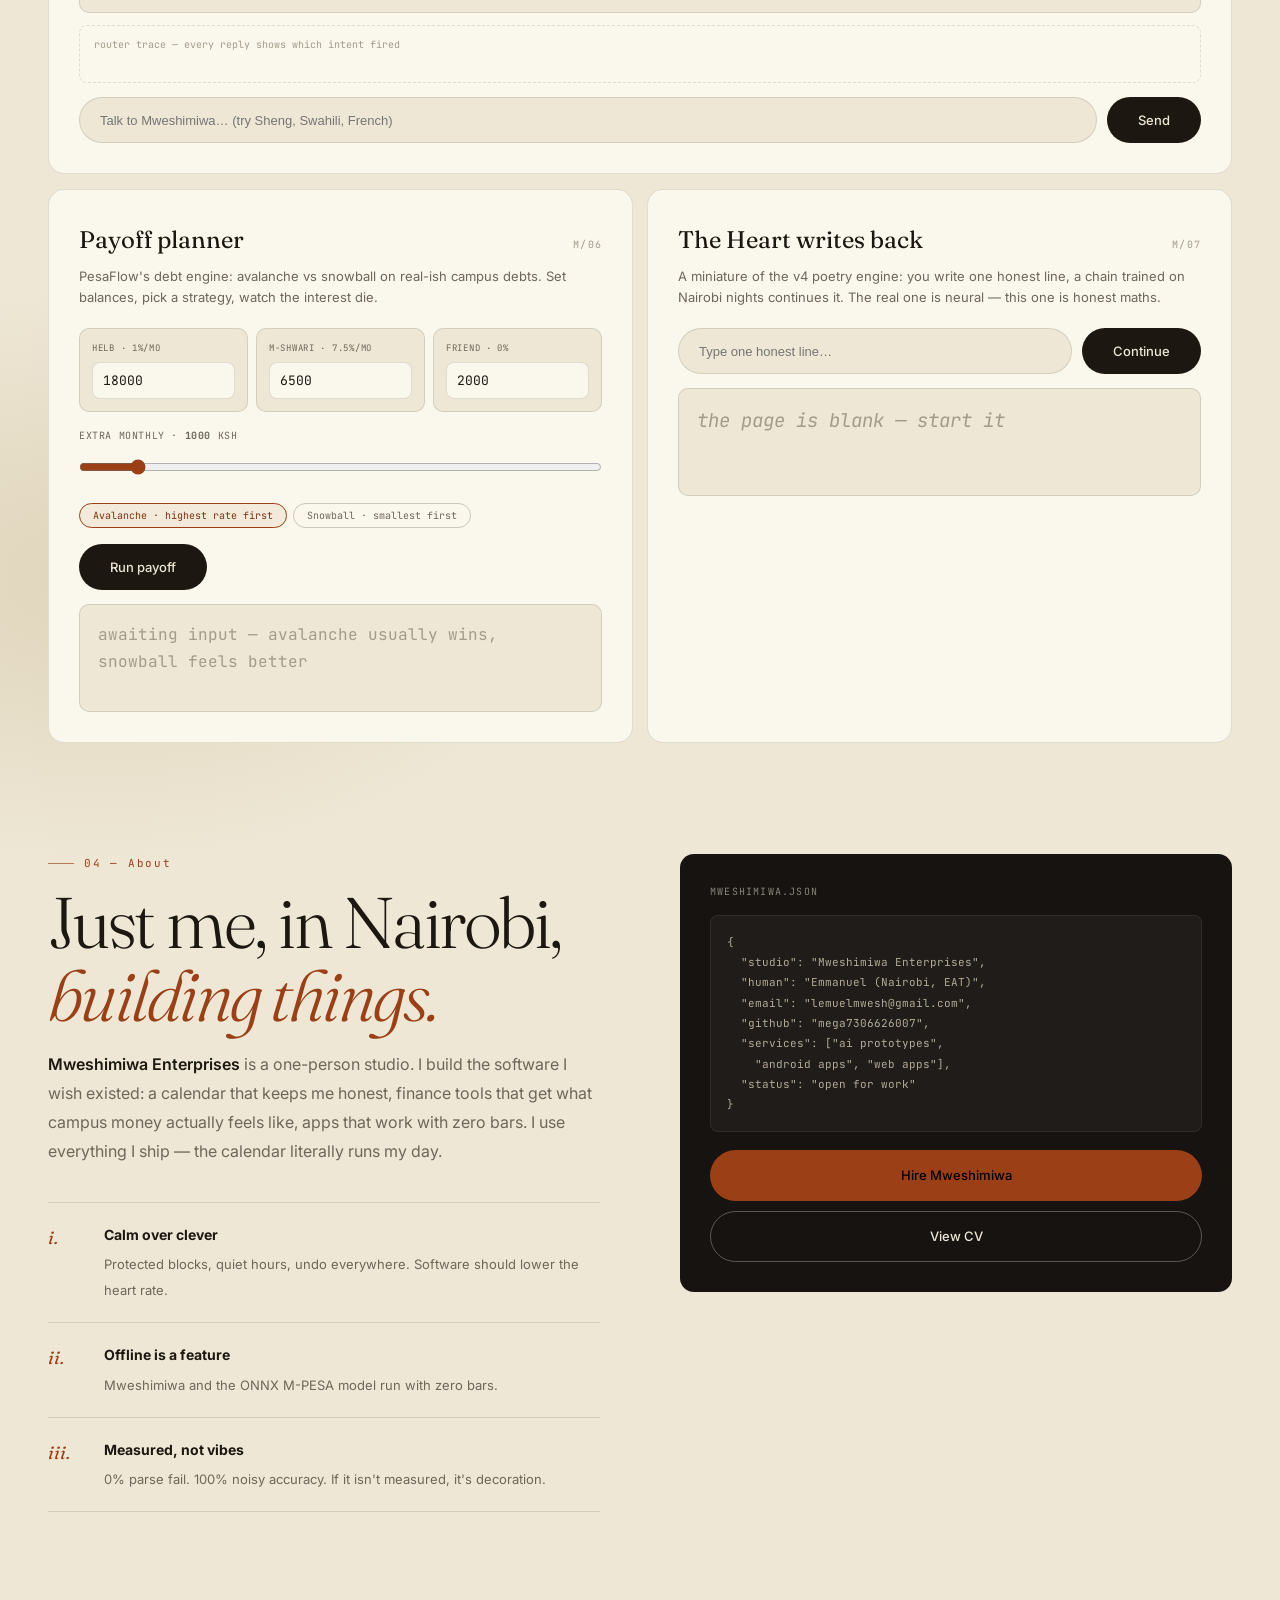
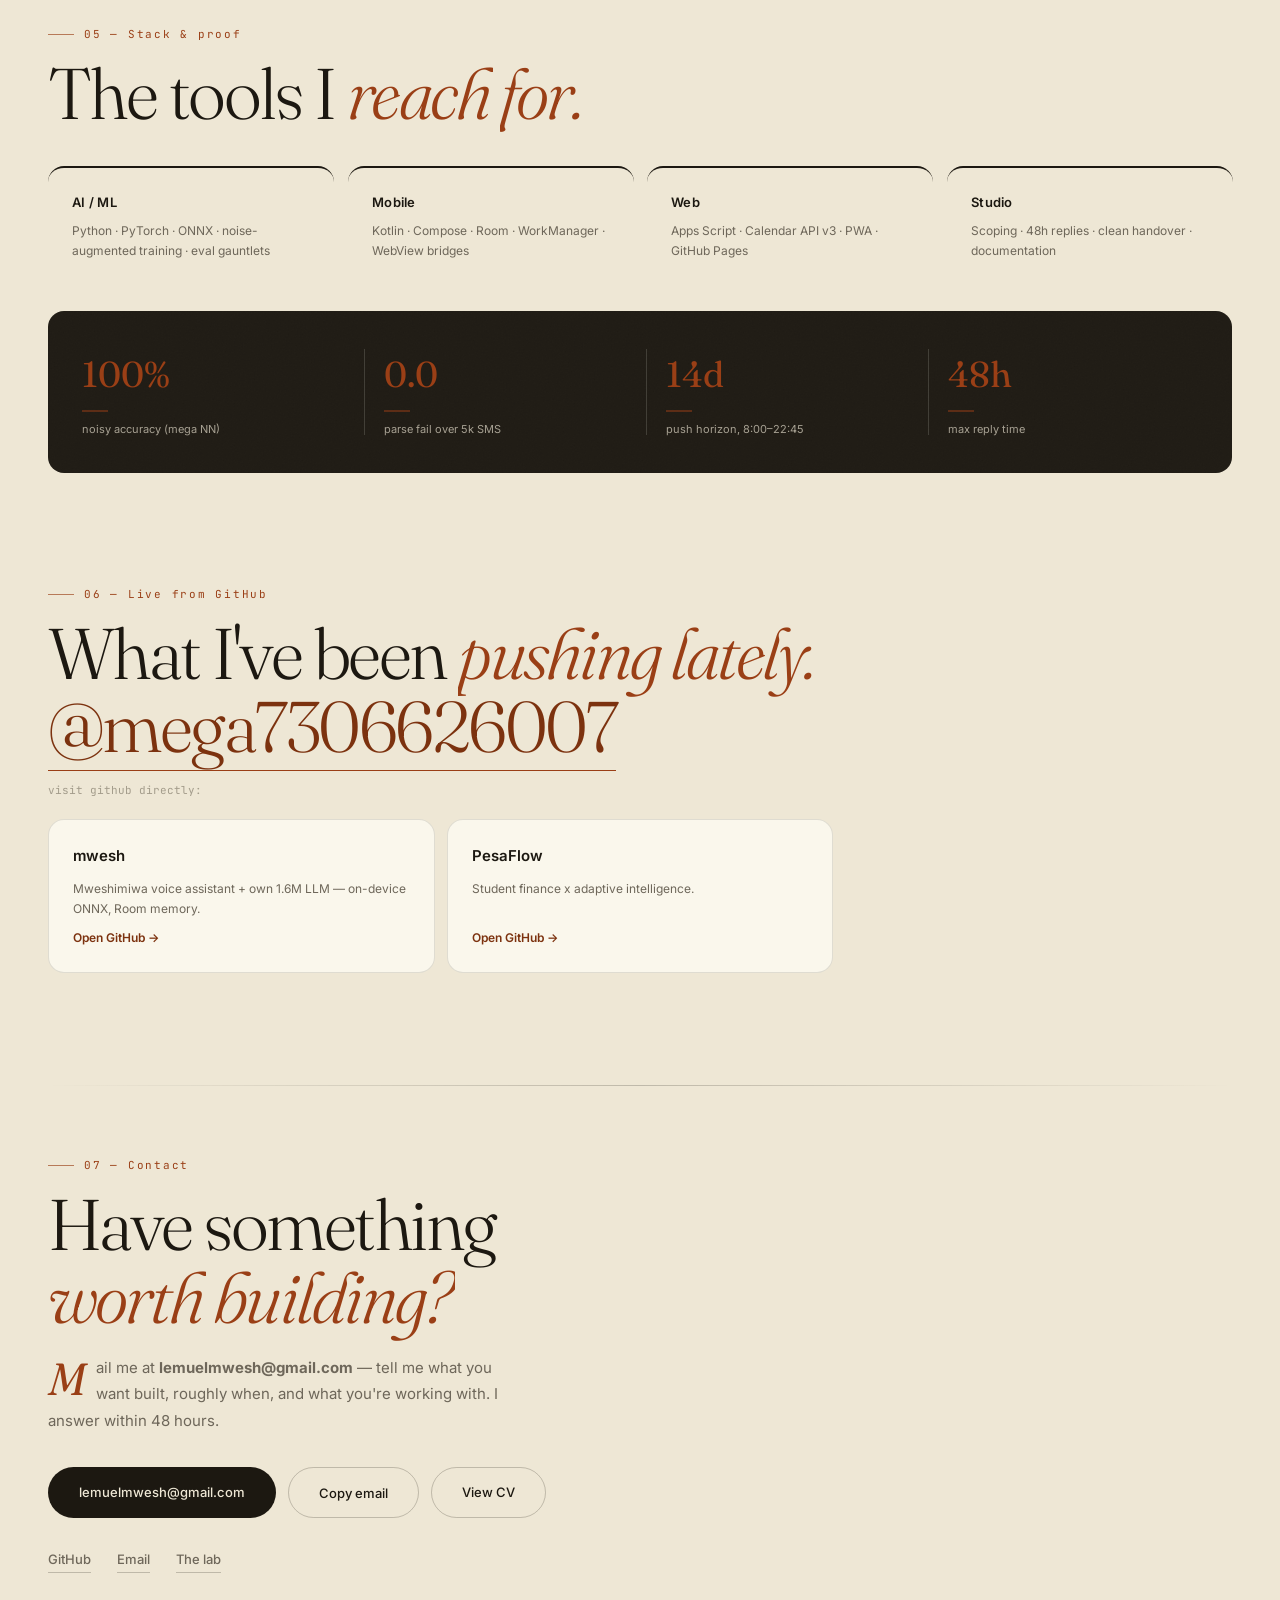
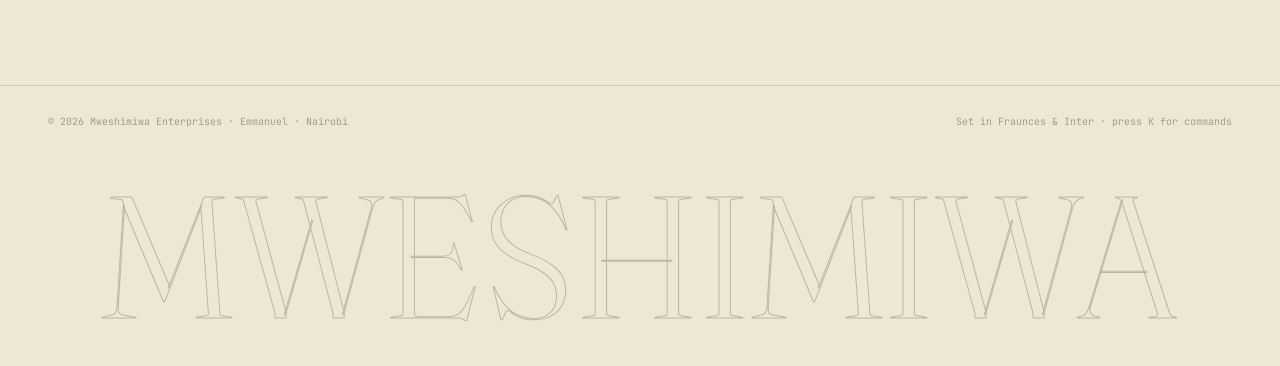
==== commit 1baeb243: "Merge remote-tracking branch 'origin/main'" ====
--- a/index.html
+++ b/index.html
@@ -4,7 +4,7 @@
 <meta charset="UTF-8">
 <meta name="viewport" content="width=device-width, initial-scale=1.0">
 <title>Emmanuel · Mweshimiwa Enterprises — Software, Nairobi</title>
-<meta name="description" content="Mweshimiwa Enterprises — Emmanuel, Nairobi. On-device AI, offline-first mobile, honest fintech. Jarvis, PesaFlow, M-PESA Neural Engine, Parlons.">
+<meta name="description" content="Mweshimiwa Enterprises — Emmanuel, Nairobi. On-device AI, offline-first mobile, honest fintech. Mweshimiwa, PesaFlow, M-PESA Neural Engine, Parlons.">
 <meta name="theme-color" content="#eee7d5">
 <meta property="og:title" content="Emmanuel · Mweshimiwa Enterprises">
 <meta property="og:description" content="Software that respects the people who use it. AI · fintech · mobile from Nairobi.">
@@ -78,7 +78,7 @@
       <pre class="term-body" id="termOut"><code><span class="c">$</span> whoami
 <span class="g">emmanuel @ mweshimiwa enterprises</span>
 <span class="c">$</span> ls projects/
-<span class="g">jarvis/ pesaflow/ parlons/ mpesa-nn/ rescheduler/</span></code></pre>
+<span class="g">mweshimiwa/ pesaflow/ parlons/ mpesa-nn/ rescheduler/</span></code></pre>
       <form class="term-input" id="termForm"><span class="c">$</span><input id="termIn" autocomplete="off" placeholder="help · whoami · hire · joke · github" aria-label="Terminal input"></form>
       <div class="term-stats">
         <div><b data-count="5000">0</b><span>sms parsed</span></div>
@@ -94,8 +94,8 @@
 
 <div class="marquee" aria-hidden="true">
   <div class="marquee-track">
-    <span>JARVIS · PESA FLOW · M-PESA NEURAL ENGINE · PARLONS · TRANSCRIBER · PYCHAT · THE HEART · CALENDAR RESCHEDULER · NAIROBI ·&nbsp;</span>
-    <span>JARVIS · PESA FLOW · M-PESA NEURAL ENGINE · PARLONS · TRANSCRIBER · PYCHAT · THE HEART · CALENDAR RESCHEDULER · NAIROBI ·&nbsp;</span>
+    <span>MWESHIMIWA · PESA FLOW · M-PESA NEURAL ENGINE · PARLONS · TRANSCRIBER · PYCHAT · THE HEART · CALENDAR RESCHEDULER · NAIROBI ·&nbsp;</span>
+    <span>MWESHIMIWA · PESA FLOW · M-PESA NEURAL ENGINE · PARLONS · TRANSCRIBER · PYCHAT · THE HEART · CALENDAR RESCHEDULER · NAIROBI ·&nbsp;</span>
   </div>
 </div>
 
@@ -115,13 +115,13 @@
     </div>
   </div>
   <div id="projectGrid">
-    <article class="proj reveal" data-tags="ai mobile" data-hover data-title="Jarvis (Mwesh) — Voice Assistant" data-body="Android voice assistant (Kotlin + Compose). On-device ONNX inference, Room memory (alarms, notes, reminders, conversations), command router (time, calculator, jokes, timers), speech recognition + TTS, translator, EN/SW/FR corpus. 80+ source files, 100+ tests. Training corpus (863MB, multilingual) kept local.">
-      <div class="proj-art art-jarvis" aria-hidden="true"><svg viewBox="0 0 600 240"><rect width="600" height="240" fill="#1b211b"/><circle cx="488" cy="122" r="102" fill="#2d392c"/><circle cx="488" cy="122" r="72" fill="none" stroke="#758568" stroke-opacity=".32"/><circle cx="488" cy="122" r="47" fill="none" stroke="#758568" stroke-opacity=".45"/><circle cx="488" cy="122" r="23" fill="#d5a95b"/><path d="M320 122h22l10-28 18 56 17-42 13 25h18" fill="none" stroke="#e9d9b7" stroke-width="3" stroke-linecap="round" stroke-linejoin="round"/><rect x="32" y="34" width="238" height="172" rx="15" fill="#f3eddf"/><circle cx="54" cy="56" r="4" fill="#738268"/><text x="69" y="60" fill="#65705d" font-size="10" font-family="monospace" letter-spacing="2">MWESH · LISTENING</text><text x="54" y="108" fill="#25291f" font-size="23" font-family="Georgia">Habari, Emmanuel.</text><text x="54" y="134" fill="#74756b" font-size="12" font-family="monospace">Your day is ready.</text><path d="M54 166h34m12 0h9m11 0h46m10 0h13m10 0h28" stroke="#9b5732" stroke-width="3" stroke-linecap="round"/></svg><span>01 / VOICE · ON DEVICE</span></div>
+    <article class="proj reveal" data-tags="ai mobile" data-hover data-title="Mweshimiwa — Voice Assistant" data-body="Android voice assistant (Kotlin + Compose). On-device ONNX inference, Room memory (alarms, notes, reminders, conversations), package com.mweshimiwa.assistant. Own 1.6M-param GPT trained from scratch on 23k EN/SW/FR prompt-response pairs (loss 2.0), exported to ONNX for fully offline inference with top-k sampling. Room memory (alarms, notes, reminders, conversations), command router (time, calculator, jokes, timers), speech recognition + TTS. Verified debug build.">
+      <div class="proj-art art-mweshimiwa" aria-hidden="true"><svg viewBox="0 0 600 240"><rect width="600" height="240" fill="#1b211b"/><circle cx="488" cy="122" r="102" fill="#2d392c"/><circle cx="488" cy="122" r="72" fill="none" stroke="#758568" stroke-opacity=".32"/><circle cx="488" cy="122" r="47" fill="none" stroke="#758568" stroke-opacity=".45"/><circle cx="488" cy="122" r="23" fill="#d5a95b"/><path d="M320 122h22l10-28 18 56 17-42 13 25h18" fill="none" stroke="#e9d9b7" stroke-width="3" stroke-linecap="round" stroke-linejoin="round"/><rect x="32" y="34" width="238" height="172" rx="15" fill="#f3eddf"/><circle cx="54" cy="56" r="4" fill="#738268"/><text x="69" y="60" fill="#65705d" font-size="10" font-family="monospace" letter-spacing="2">MWESH · LISTENING</text><text x="54" y="108" fill="#25291f" font-size="23" font-family="Georgia">Habari, Emmanuel.</text><text x="54" y="134" fill="#74756b" font-size="12" font-family="monospace">Your day is ready.</text><path d="M54 166h34m12 0h9m11 0h46m10 0h13m10 0h28" stroke="#9b5732" stroke-width="3" stroke-linecap="round"/></svg><span>01 / VOICE · ON DEVICE</span></div>
       <span class="proj-num">01</span>
       <div>
-        <h3>Jarvis <em>· Mwesh</em></h3>
-        <p>A voice assistant that lives on the device: on-device ONNX inference, Room-backed memory, a command router for time, calculator, jokes and timers — speaking English, Kiswahili, and French.</p>
-        <div class="proj-tags"><span>Kotlin</span><span>Compose</span><span>ONNX</span><span>Room</span><span>EN/SW/FR</span></div>
+        <h3>Mweshimiwa</h3>
+        <p>A voice assistant that lives on the device, now with its own custom-trained LLM: on-device ONNX inference, Room-backed memory, a command router for time, calculator, jokes and timers — speaking English, Kiswahili, and French.</p>
+        <div class="proj-tags"><span>Kotlin</span><span>Compose</span><span>ONNX</span><span>Room</span><span>EN/SW/FR</span><span>Own LLM</span></div>
         <div class="row-links"><a href="https://github.com/mega7306626007/mwesh" target="_blank" rel="noopener" data-hover>Repo →</a></div>
       </div>
       <div class="proj-side">
@@ -236,7 +236,7 @@
   <p class="sec-sub reveal">I drew each one out properly — the real architecture, no hand-wavy arrows. Ask for screen recordings and I'll send them.</p>
   <div class="sys-grid">
     <div class="sys reveal">
-      <svg viewBox="0 0 360 220" role="img" aria-label="Jarvis voice pipeline diagram">
+      <svg viewBox="0 0 360 220" role="img" aria-label="Mweshimiwa voice pipeline diagram">
         <defs><marker id="mj" viewBox="0 0 10 10" refX="9" refY="5" markerWidth="5" markerHeight="5" orient="auto"><path d="M0 0 L10 5 L0 10 z" fill="#e8b44a"/></marker></defs>
         <rect class="hot" x="14" y="16" width="98" height="40" rx="8"/><text class="t mid" x="63" y="33">mic</text><text class="c mid" x="63" y="47">voice in</text>
         <rect class="box" x="131" y="16" width="98" height="40" rx="8"/><text class="t mid" x="180" y="33">speech → text</text><text class="c mid" x="180" y="47">on-device stt</text>
@@ -251,7 +251,7 @@
         <text class="tm" x="28" y="172">actions — time · calc · jokes · timers</text><text class="c" x="28" y="188">TTS reply · EN / SW / FR · offline</text>
         <circle class="dot" cx="330" cy="30" r="3"/>
       </svg>
-      <div class="sys-body"><h4>Jarvis · Mwesh <span class="sys-no">01</span></h4><p>Hear → route → act. Deterministic commands first, ONNX where it counts, memory in Room — nothing leaves the device.</p><span class="mono">Kotlin · Compose · ONNX Runtime · Room</span></div>
+      <div class="sys-body"><h4>Mweshimiwa <span class="sys-no">01</span></h4><p>Hear → route → act. Deterministic commands first, ONNX where it counts, memory in Room — nothing leaves the device.</p><span class="mono">Kotlin · Compose · ONNX Runtime · Room</span></div>
     </div>
 
     <div class="sys reveal">
@@ -431,7 +431,7 @@
       <div class="quiz" id="quiz"></div>
     </div>
     <div class="lab span2 reveal">
-      <h4>Jarvis — intent router <span class="lab-no">M/05</span></h4>
+      <h4>Mweshimiwa — intent router <span class="lab-no">M/05</span></h4>
       <p>A working slice of the Mwesh assistant: type like you talk — English, Kiswahili, or French. Same routing idea as the on-device CommandRouter.</p>
       <div class="jchips">
         <button data-j="hello, how are you?" data-hover>greeting</button>
@@ -443,7 +443,7 @@
       </div>
       <div class="jchat" id="jchat"></div>
       <div class="jtrace" id="jtrace"><span class="mono dim">router trace — every reply shows which intent fired</span></div>
-      <form class="jform" id="jform"><input id="jin" autocomplete="off" placeholder="Talk to Jarvis… (try Sheng, Swahili, French)" aria-label="Jarvis input"><button class="btn primary" type="submit" data-hover>Send</button></form>
+      <form class="jform" id="jform"><input id="jin" autocomplete="off" placeholder="Talk to Mweshimiwa… (try Sheng, Swahili, French)" aria-label="Mweshimiwa input"><button class="btn primary" type="submit" data-hover>Send</button></form>
     </div>
     <div class="lab reveal">
       <h4>Payoff planner <span class="lab-no">M/06</span></h4>
@@ -480,7 +480,7 @@
     <p class="big-p"><strong>Mweshimiwa Enterprises</strong> is a one-person studio. I build the software I wish existed: a calendar that keeps me honest, finance tools that get what campus money actually feels like, apps that work with zero bars. I use everything I ship — the calendar literally runs my day.</p>
     <ul class="principles">
       <li><span class="n">i.</span><div><b>Calm over clever</b><span>Protected blocks, quiet hours, undo everywhere. Software should lower the heart rate.</span></div></li>
-      <li><span class="n">ii.</span><div><b>Offline is a feature</b><span>Jarvis and the ONNX M-PESA model run with zero bars.</span></div></li>
+      <li><span class="n">ii.</span><div><b>Offline is a feature</b><span>Mweshimiwa and the ONNX M-PESA model run with zero bars.</span></div></li>
       <li><span class="n">iii.</span><div><b>Measured, not vibes</b><span>0% parse fail. 100% noisy accuracy. If it isn't measured, it's decoration.</span></div></li>
     </ul>
   </div>
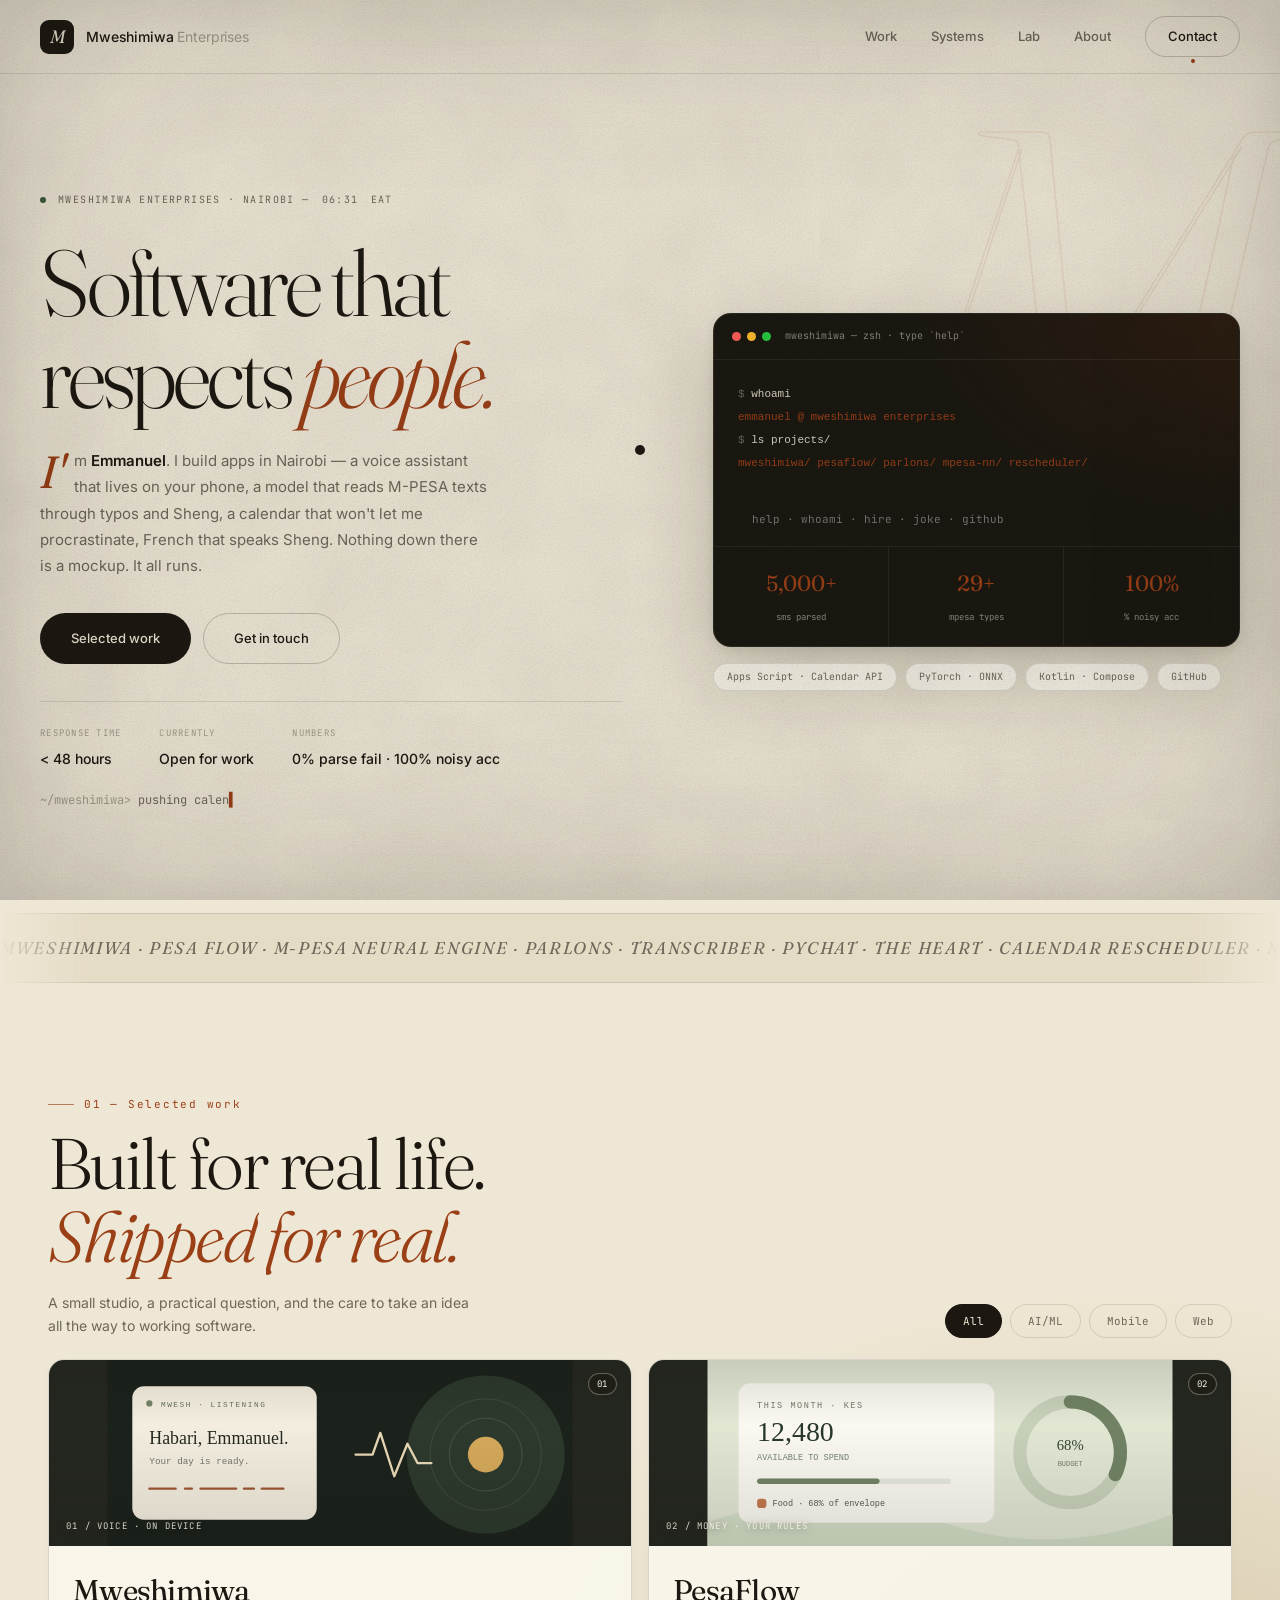
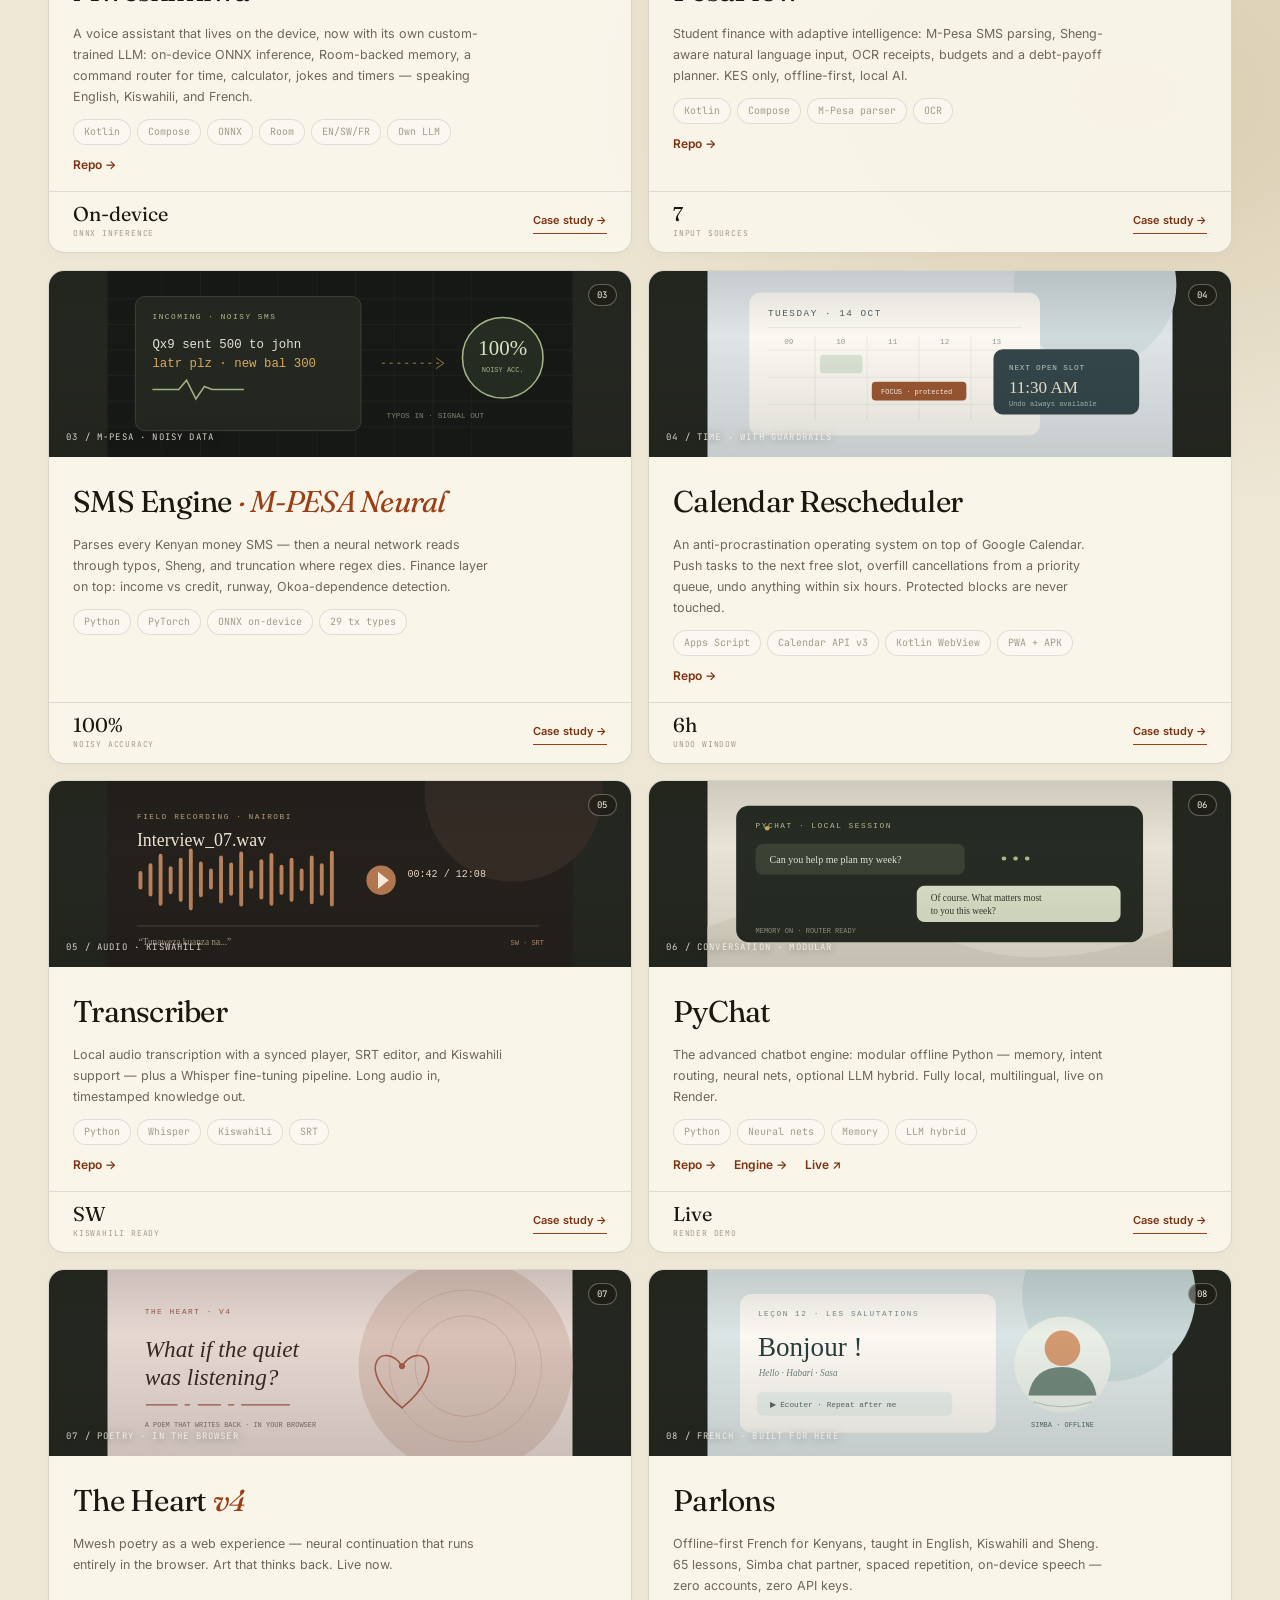
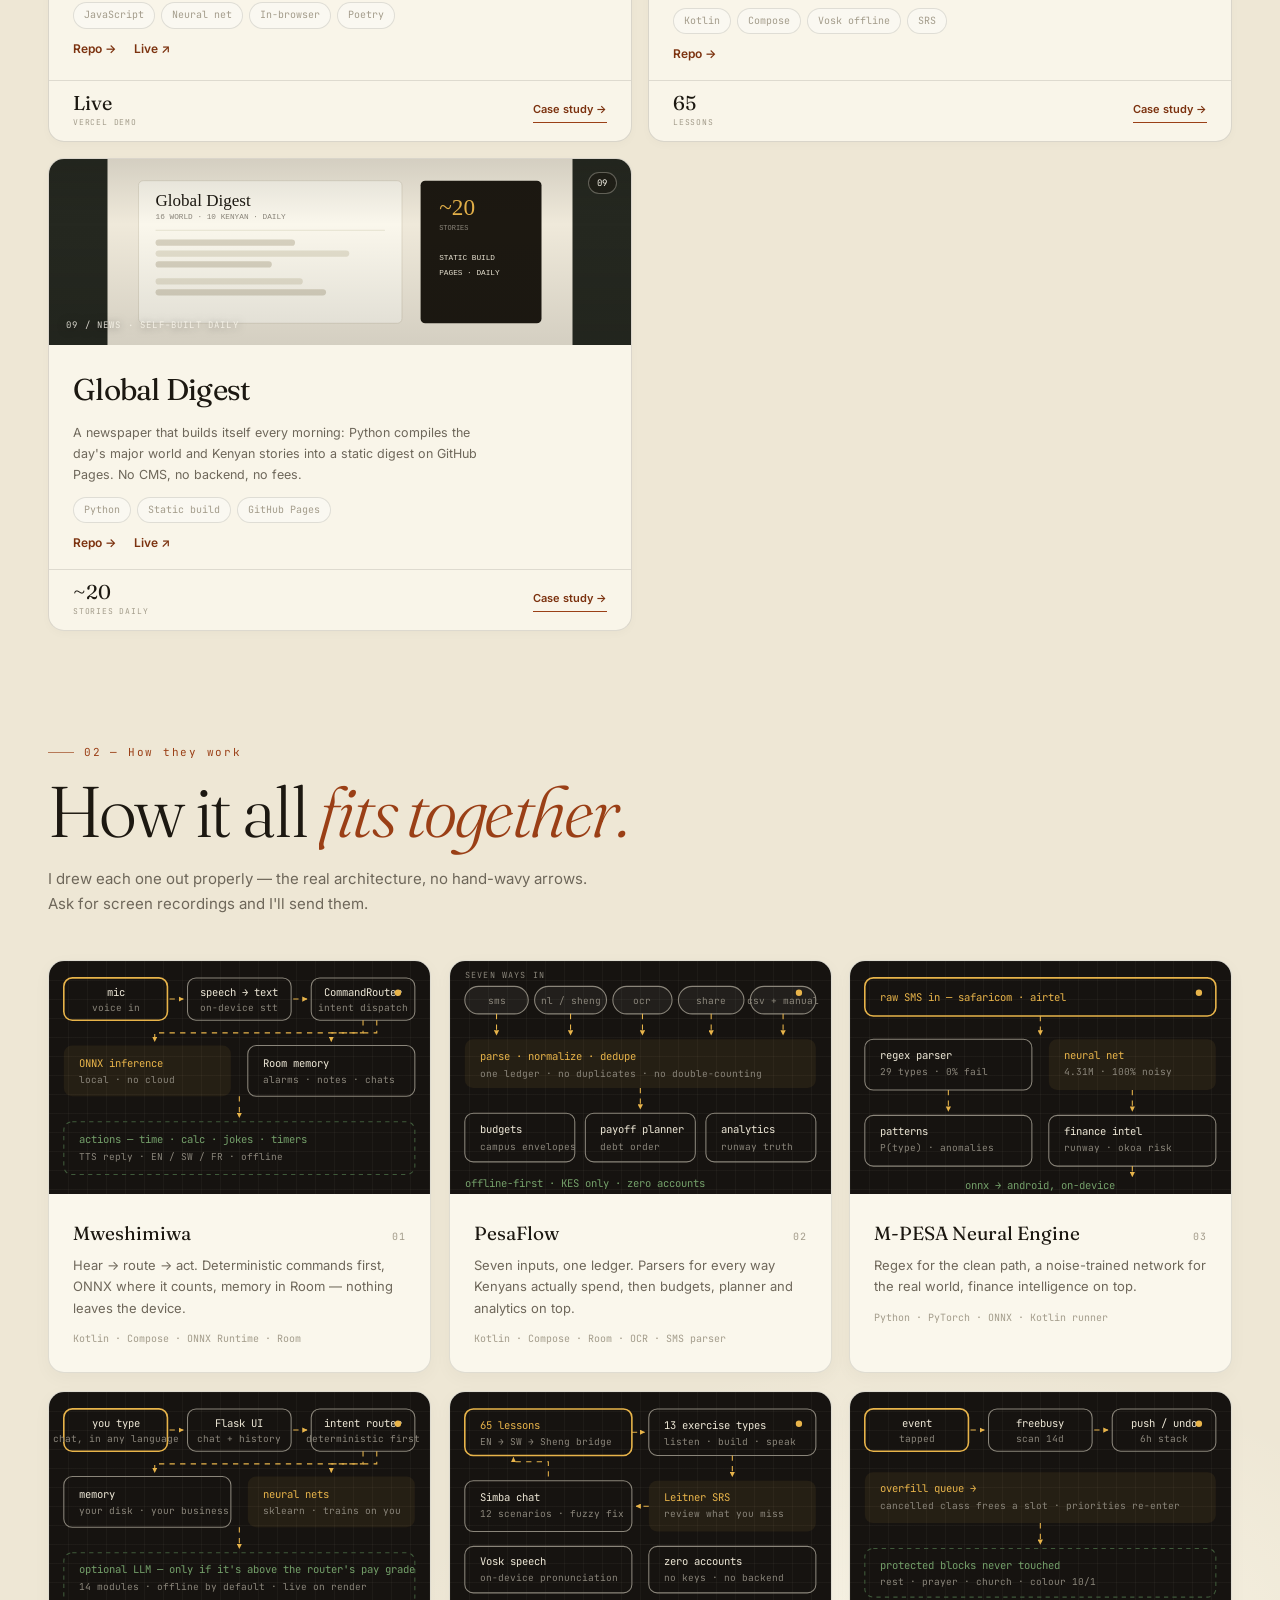
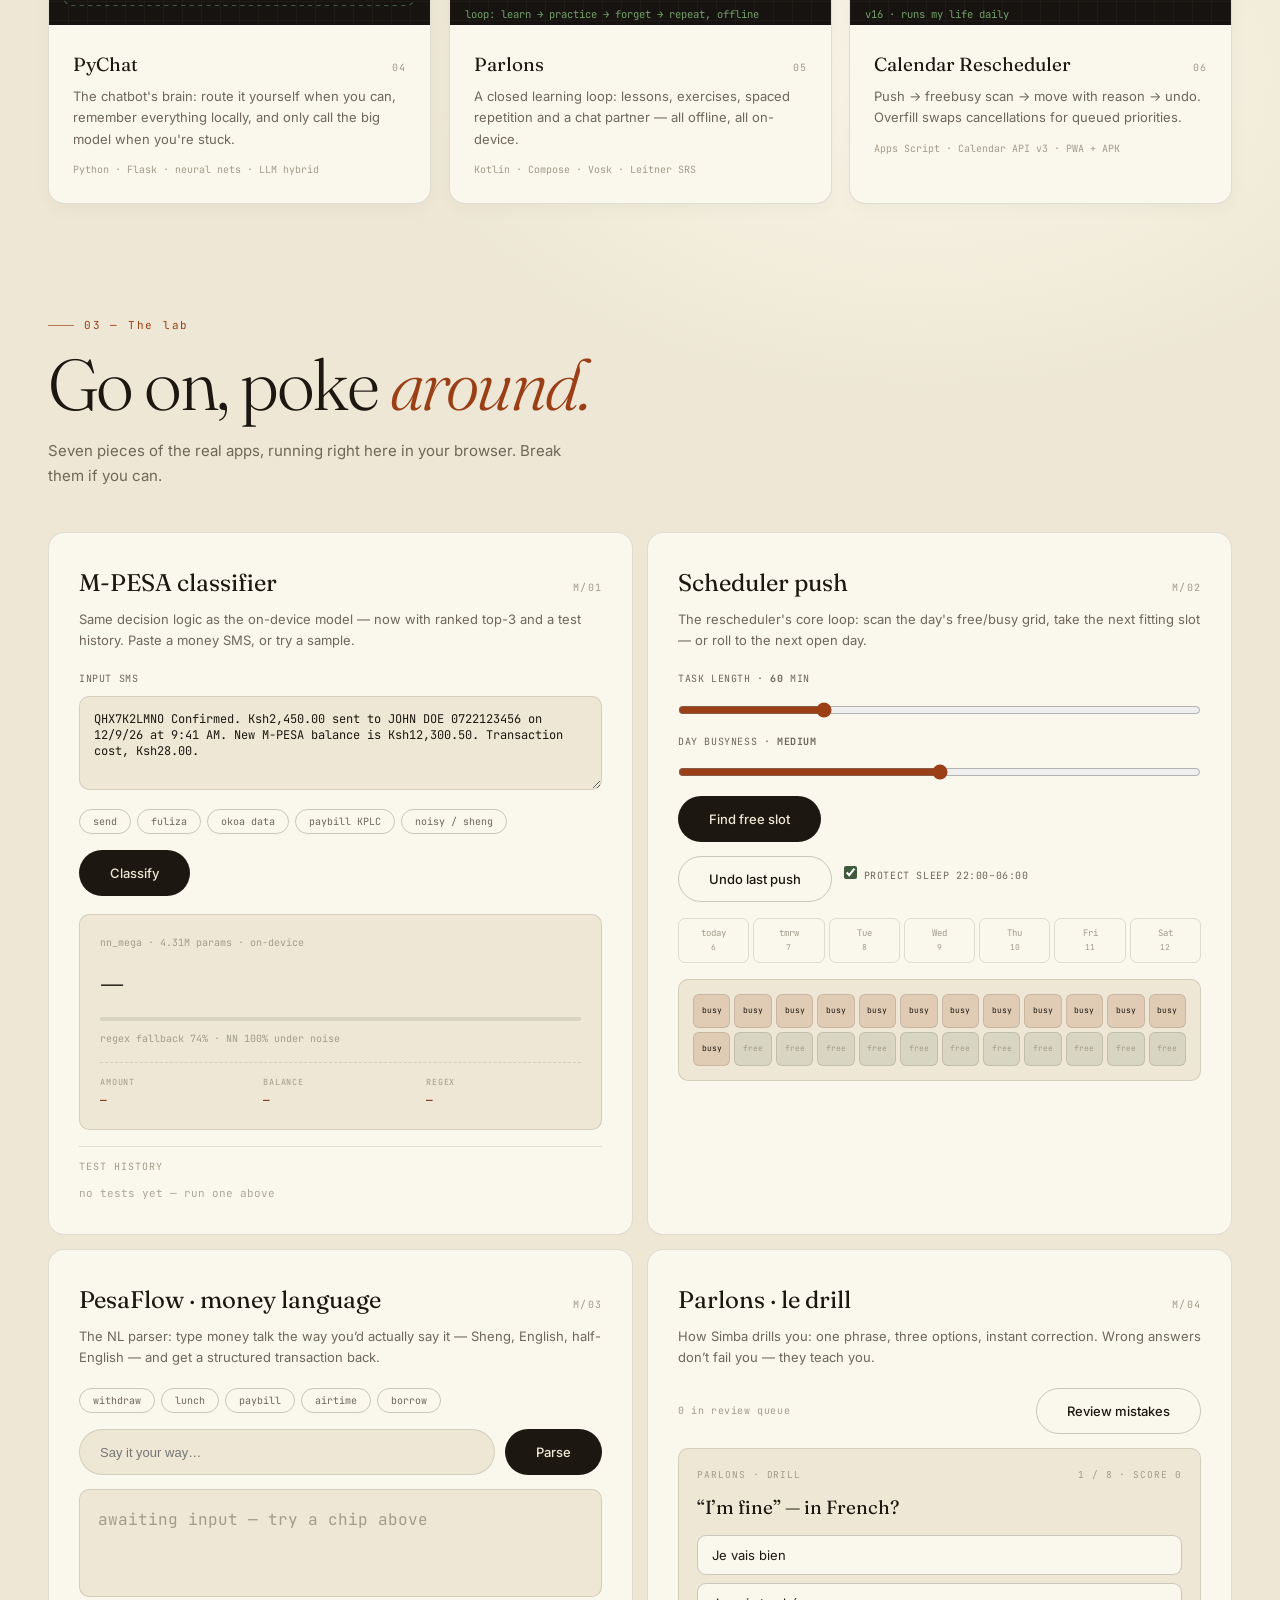
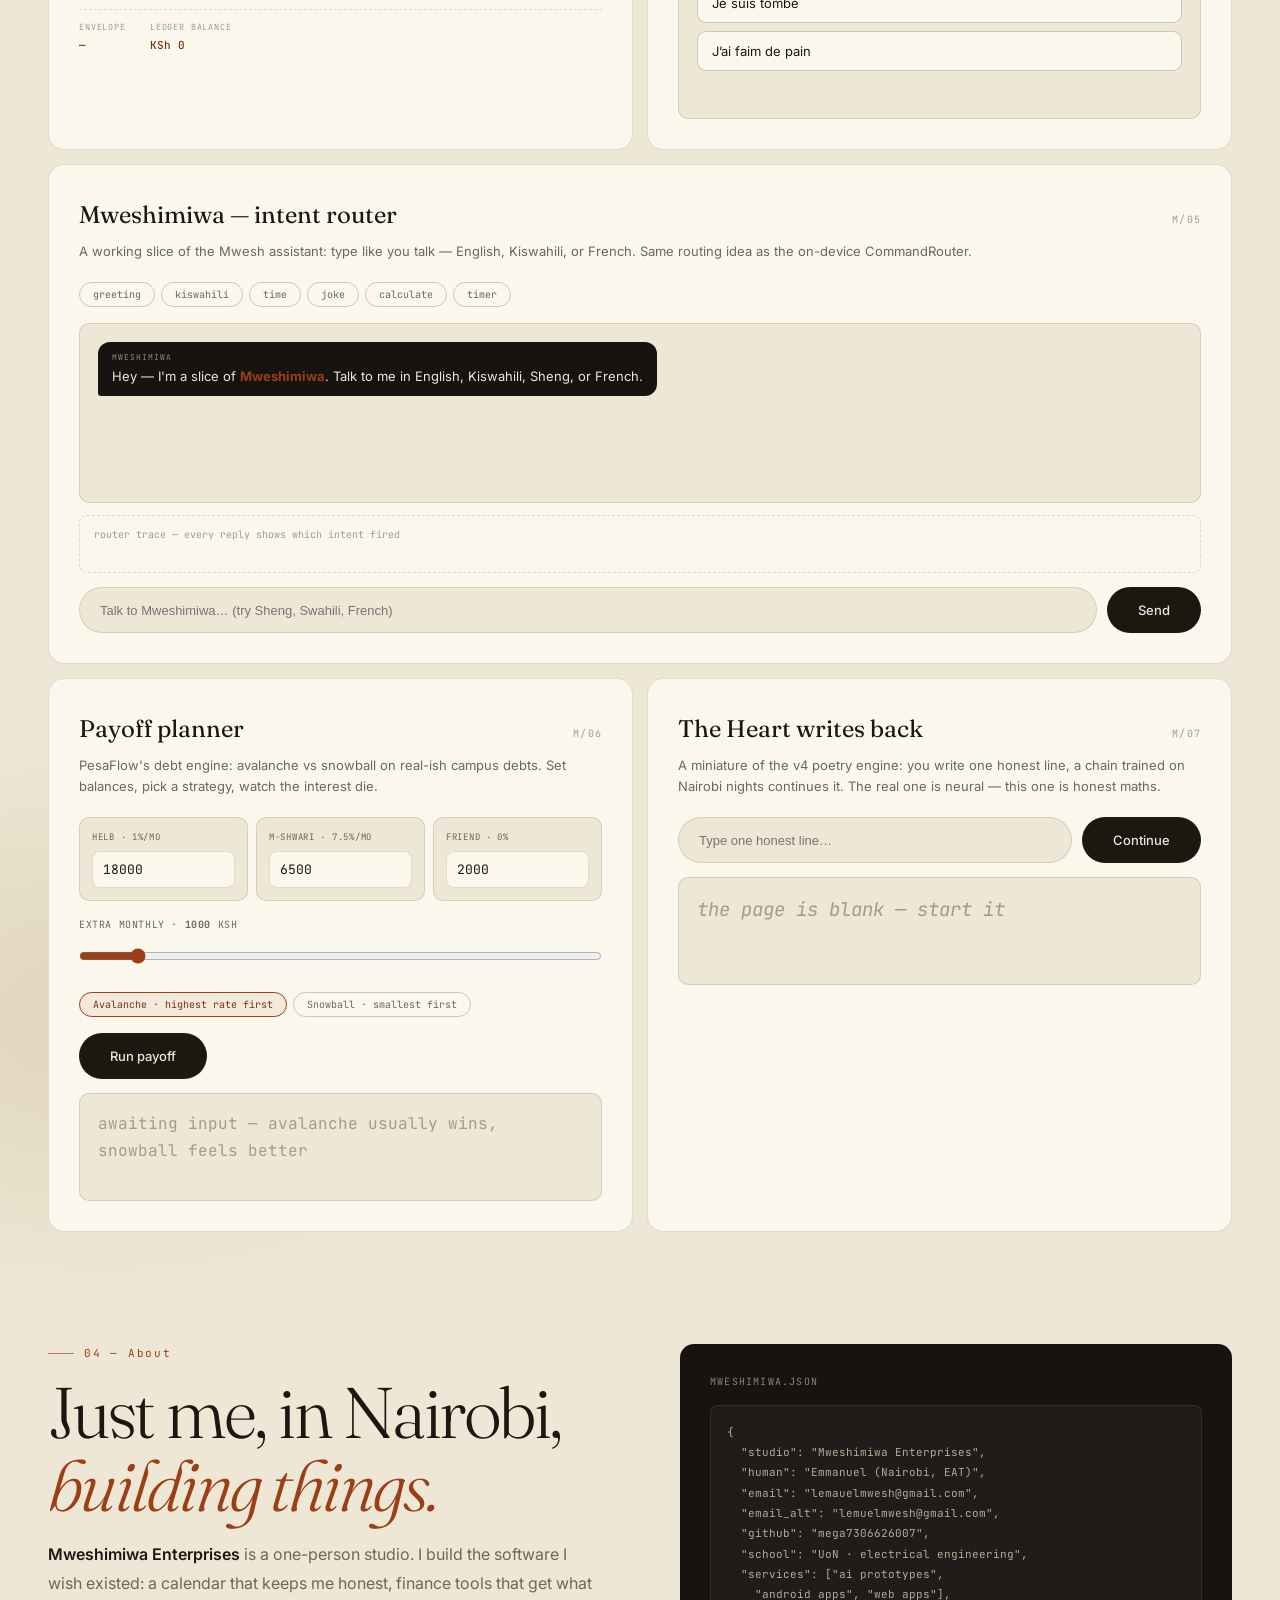
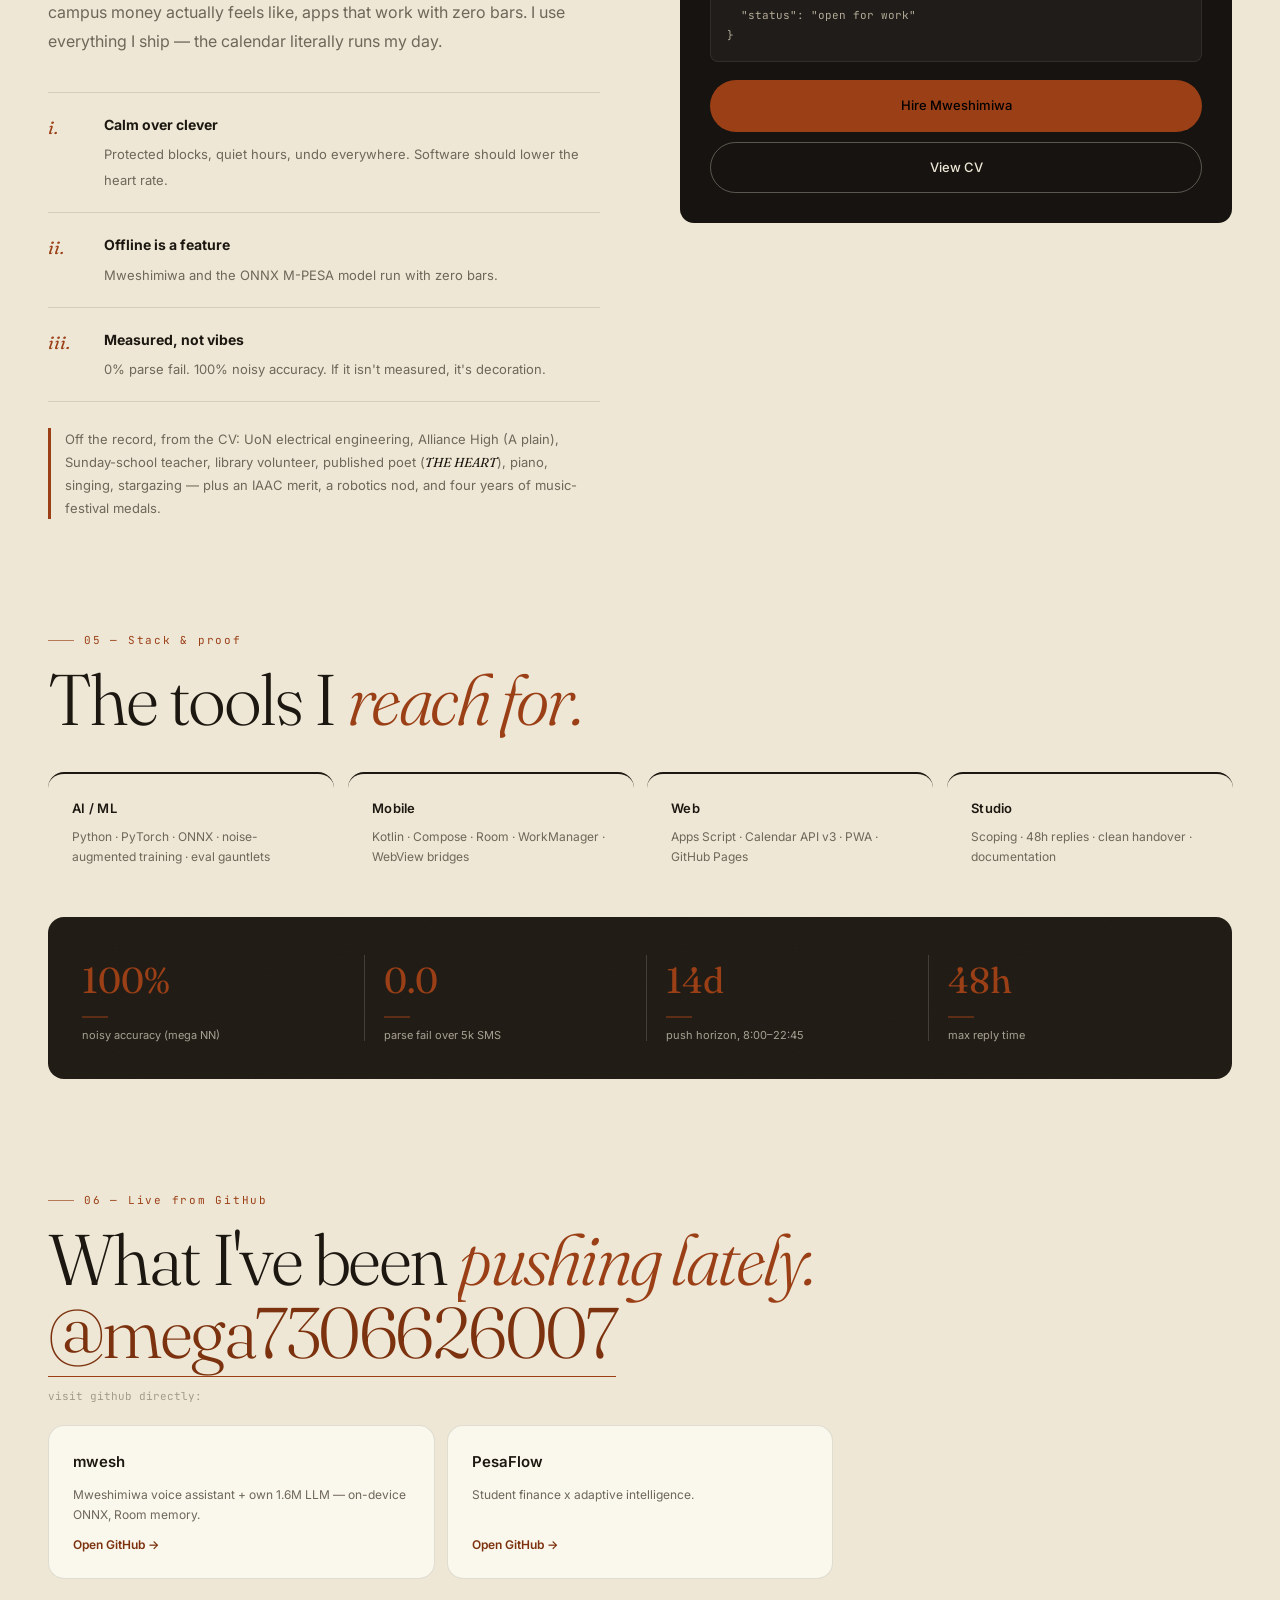
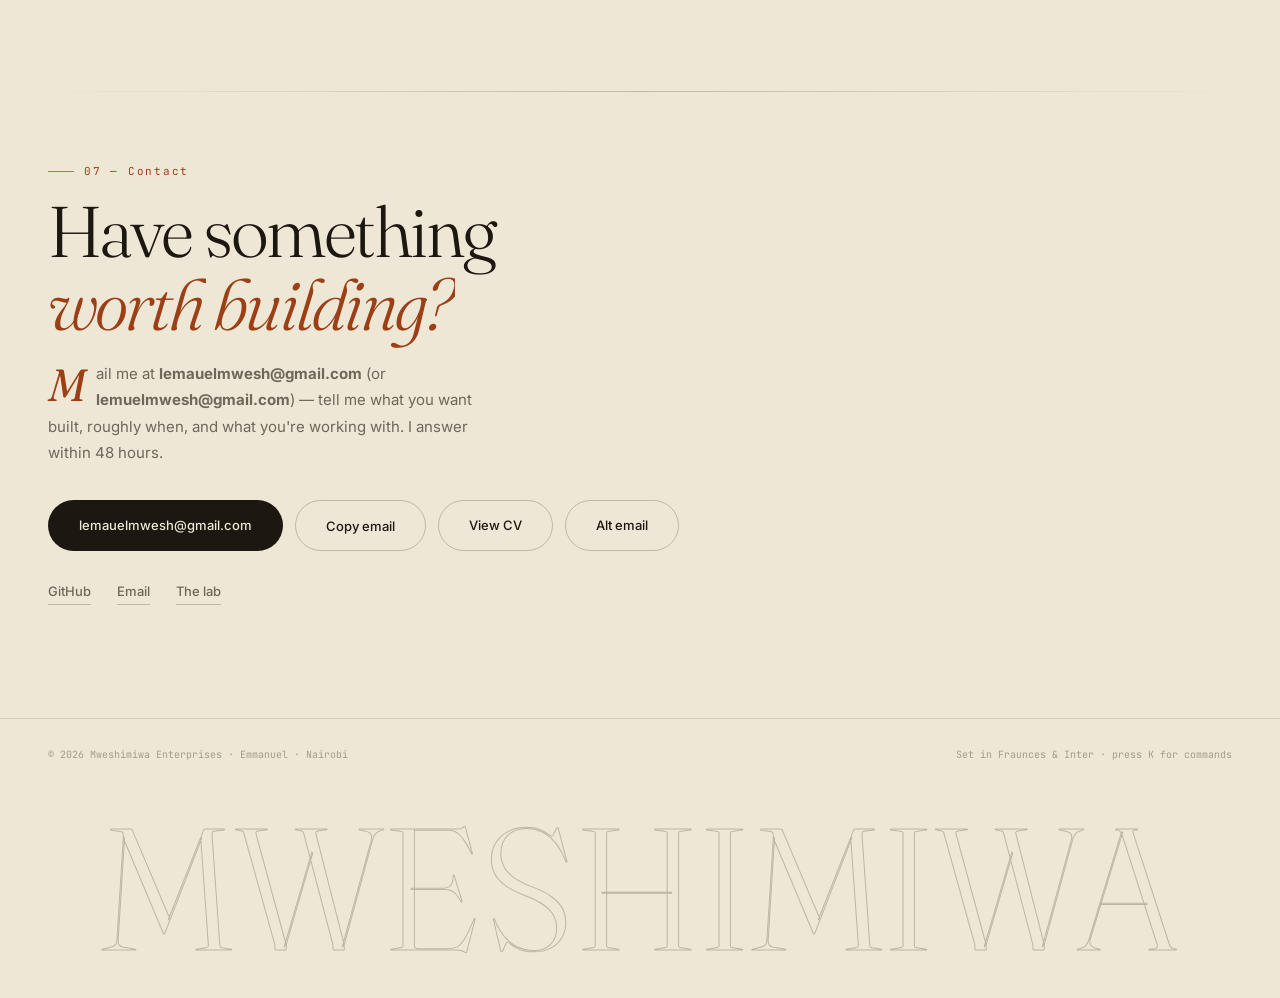
==== commit 9ddc5822: "CV-to-portfolio sync: both emails site-wide, Global Digest row 09 + case study, Heart book section, " ====
--- a/index.html
+++ b/index.html
@@ -226,6 +226,20 @@
         <button class="proj-link open-modal" data-hover>Case study →</button>
       </div>
     </article>
+    <article class="proj reveal" data-tags="web" data-hover data-title="Global Digest — Daily News" data-body="Self-built daily newspaper: a Python static builder compiles ~20 major stories (16 world + 10 Kenyan) into dist + latest.json, deployed on GitHub Pages. No CMS, no backend, no fees.">
+      <div class="proj-art art-digest" aria-hidden="true"><svg viewBox="0 0 600 240"><rect width="600" height="240" fill="#efe9da"/><rect x="40" y="28" width="340" height="184" rx="6" fill="#faf7ec" stroke="#d8d2c0"/><text x="62" y="60" fill="#1c1811" font-size="22" font-family="Georgia">Global Digest</text><text x="62" y="78" fill="#8a857a" font-size="10" font-family="monospace">16 WORLD · 10 KENYAN · DAILY</text><path d="M62 92h296" stroke="#e0dcc9"/><rect x="62" y="104" width="180" height="8" rx="4" fill="#d8d2c0"/><rect x="62" y="118" width="250" height="8" rx="4" fill="#e4dfcd"/><rect x="62" y="132" width="150" height="8" rx="4" fill="#d8d2c0"/><rect x="62" y="154" width="190" height="8" rx="4" fill="#e4dfcd"/><rect x="62" y="168" width="220" height="8" rx="4" fill="#d8d2c0"/><rect x="404" y="28" width="156" height="184" rx="6" fill="#1c1811"/><text x="428" y="72" fill="#e8b44a" font-size="30" font-family="Georgia">~20</text><text x="428" y="92" fill="#8a857a" font-size="9" font-family="monospace">STORIES</text><text x="428" y="130" fill="#ede7d6" font-size="10" font-family="monospace">STATIC BUILD</text><text x="428" y="150" fill="#ede7d6" font-size="10" font-family="monospace">PAGES · DAILY</text></svg><span>09 / NEWS · SELF-BUILT DAILY</span></div>
+      <span class="proj-num">09</span>
+      <div>
+        <h3>Global Digest</h3>
+        <p>A newspaper that builds itself every morning: Python compiles the day's major world and Kenyan stories into a static digest on GitHub Pages. No CMS, no backend, no fees.</p>
+        <div class="proj-tags"><span>Python</span><span>Static build</span><span>GitHub Pages</span></div>
+        <div class="row-links"><a href="https://github.com/mega7306626007/global-digest" target="_blank" rel="noopener" data-hover>Repo →</a><a href="https://mega7306626007.github.io/global-digest/" target="_blank" rel="noopener" data-hover>Live ↗</a></div>
+      </div>
+      <div class="proj-side">
+        <div class="proj-metric">~20<small>stories daily</small></div>
+        <button class="proj-link open-modal" data-hover>Case study →</button>
+      </div>
+    </article>
   </div>
 </section>
 
@@ -483,14 +497,17 @@
       <li><span class="n">ii.</span><div><b>Offline is a feature</b><span>Mweshimiwa and the ONNX M-PESA model run with zero bars.</span></div></li>
       <li><span class="n">iii.</span><div><b>Measured, not vibes</b><span>0% parse fail. 100% noisy accuracy. If it isn't measured, it's decoration.</span></div></li>
     </ul>
+    <p class="cv-note">Off the record, from the CV: UoN electrical engineering, Alliance High (A plain), Sunday-school teacher, library volunteer, published poet (<i>THE HEART</i>), piano, singing, stargazing — plus an IAAC merit, a robotics nod, and four years of music-festival medals.</p>
   </div>
   <div class="about-card reveal">
     <div class="mono dim" style="font-size:10px;letter-spacing:.12em">MWESHIMIWA.JSON</div>
     <pre class="mono about-json">{
   "studio": "Mweshimiwa Enterprises",
   "human": "Emmanuel (Nairobi, EAT)",
-  "email": "lemuelmwesh@gmail.com",
+  "email": "lemauelmwesh@gmail.com",
+  "email_alt": "lemuelmwesh@gmail.com",
   "github": "mega7306626007",
+  "school": "UoN · electrical engineering",
   "services": ["ai prototypes",
     "android apps", "web apps"],
   "status": "open for work"
@@ -530,15 +547,16 @@
 <section class="section contact" id="contact" style="padding-top:0">
   <div class="sec-no reveal">07 — Contact</div>
   <h2 class="mega reveal">Have something<br><em>worth building?</em></h2>
-  <p class="lede reveal" style="margin-top:20px">Mail me at <b>lemuelmwesh@gmail.com</b> — tell me what you want built, roughly when, and what you're working with. I answer within 48 hours.</p>
+  <p class="lede reveal" style="margin-top:20px">Mail me at <b>lemauelmwesh@gmail.com</b> (or <b>lemuelmwesh@gmail.com</b>) — tell me what you want built, roughly when, and what you're working with. I answer within 48 hours.</p>
   <div class="contact-row reveal">
-    <a class="btn primary" href="mailto:lemuelmwesh@gmail.com" data-hover>lemuelmwesh@gmail.com</a>
+    <a class="btn primary" href="mailto:lemauelmwesh@gmail.com" data-hover>lemauelmwesh@gmail.com</a>
     <button class="btn ghost" id="copyEmail" data-hover>Copy email</button>
     <a class="btn ghost" href="cv.pdf" target="_blank" rel="noopener" data-hover>View CV</a>
+    <a class="btn ghost" href="mailto:lemuelmwesh@gmail.com" data-hover>Alt email</a>
   </div>
   <div class="socials reveal">
     <a href="https://github.com/mega7306626007" target="_blank" rel="noopener" data-hover>GitHub</a>
-    <a href="mailto:lemuelmwesh@gmail.com" data-hover>Email</a>
+    <a href="mailto:lemauelmwesh@gmail.com" data-hover>Email</a>
     <a href="#lab" data-hover>The lab</a>
   </div>
 </section>
--- a/styles.css
+++ b/styles.css
@@ -379,6 +379,8 @@
 .principles .n { font-family: var(--font-s); font-style: italic; color: var(--accent); font-size: 18px; }
 .principles b { display: block; font-size: 14px; margin-bottom: 4px; }
 .principles span { color: var(--muted); font-size: 13px; }
+.cv-note { margin-top: 26px; border-left: 3px solid var(--accent); padding-left: 14px; color: var(--muted); font-size: 13px; line-height: 1.75; }
+.cv-note i { font-family: var(--font-s); color: var(--ink); }
 .about-card { background: var(--dark); color: var(--cream); border-radius: var(--r); padding: 30px; }
 .about-card .dim { color: #8a857a; }
 .about-json { font-size: 11px; line-height: 1.85; color: #b3ab97; background: rgba(255,255,255,.04); border: 1px solid rgba(255,255,255,.08); border-radius: 8px; padding: 16px; overflow-x: auto; white-space: pre-wrap; font-family: var(--font-m); margin: 14px 0 18px; }
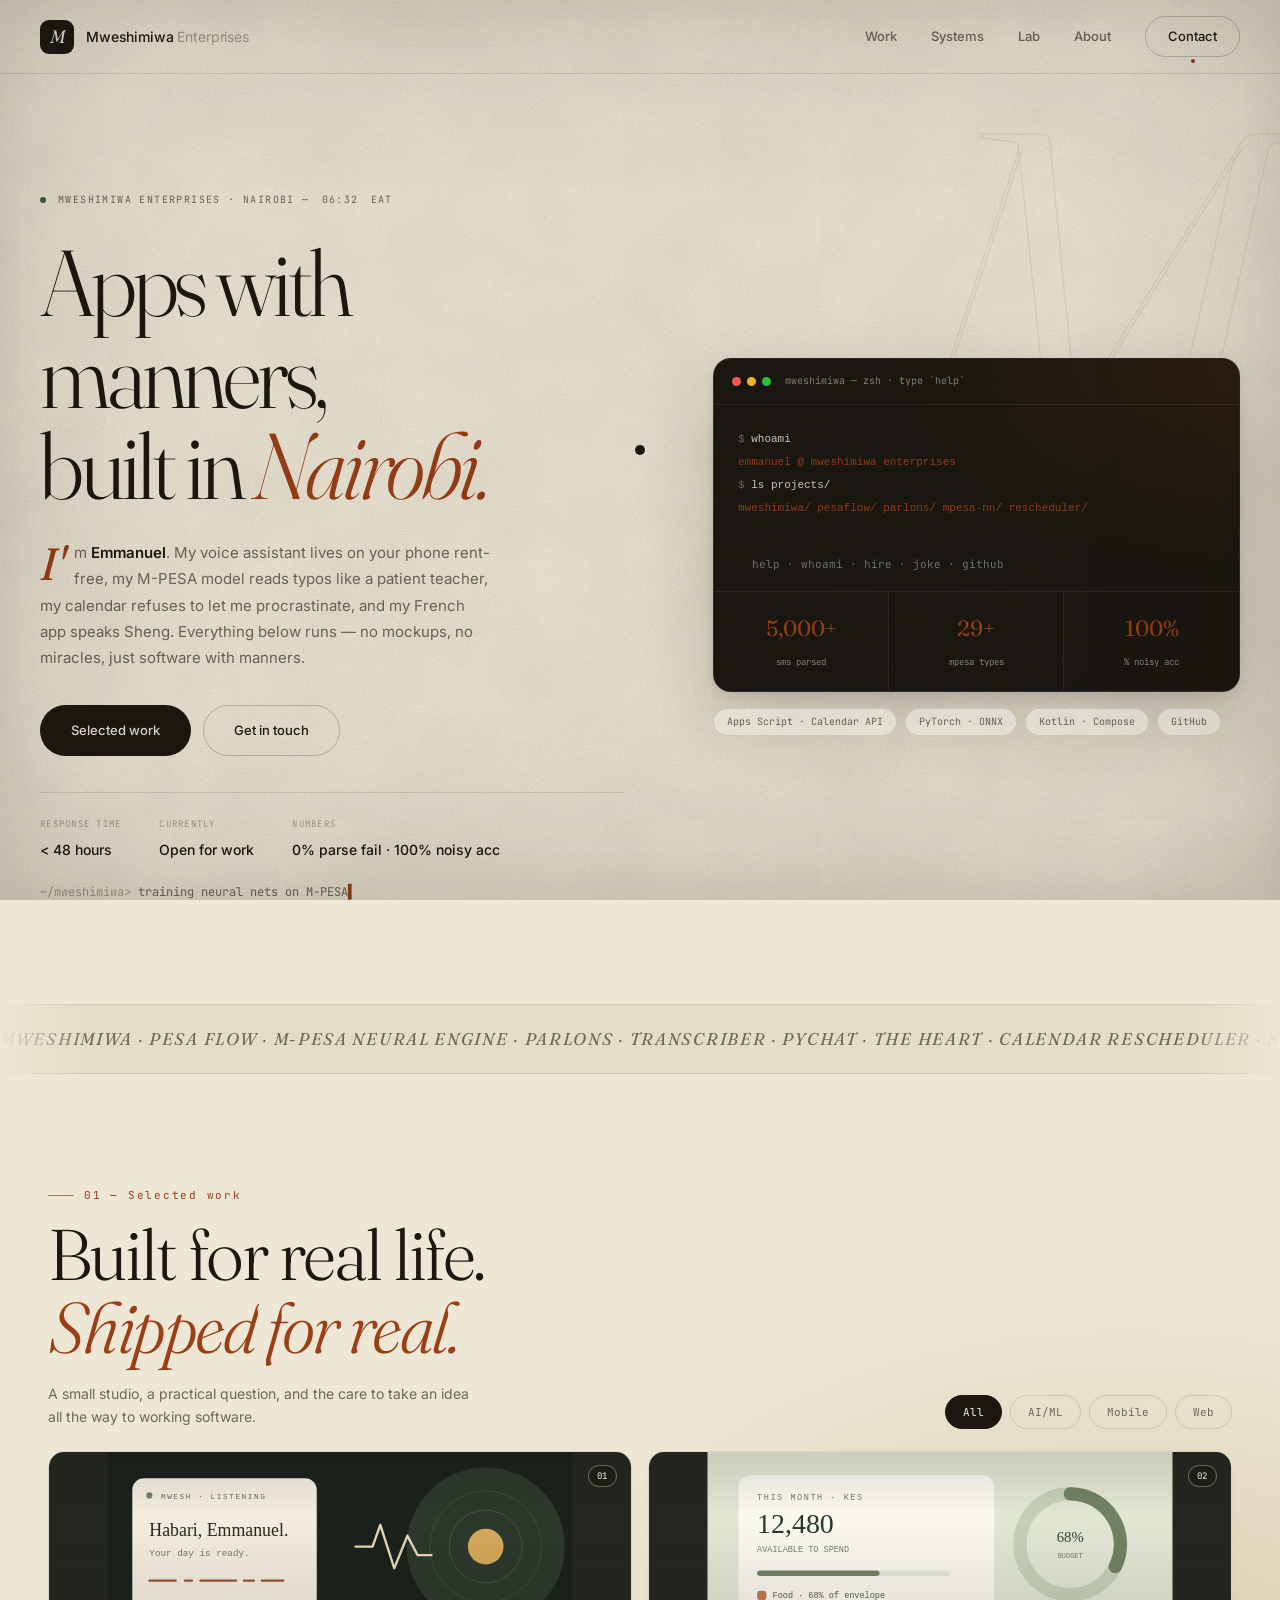
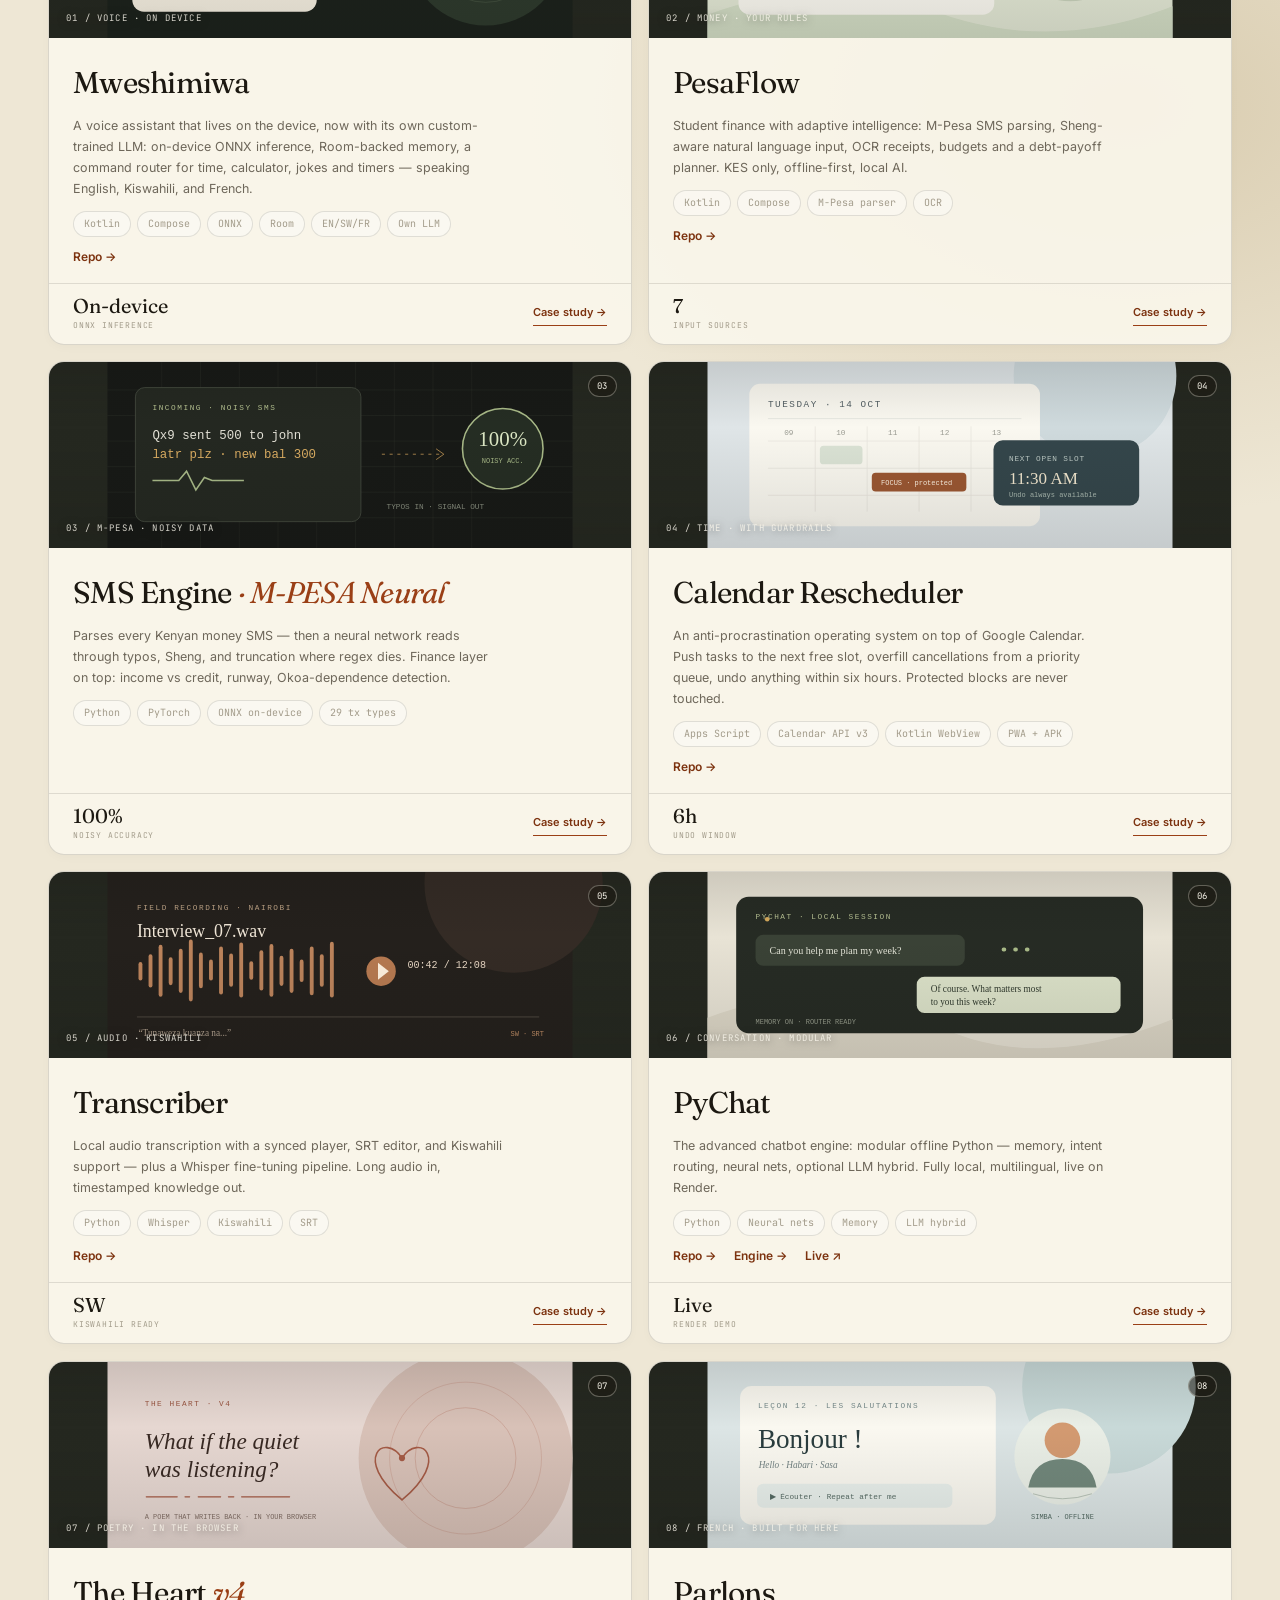
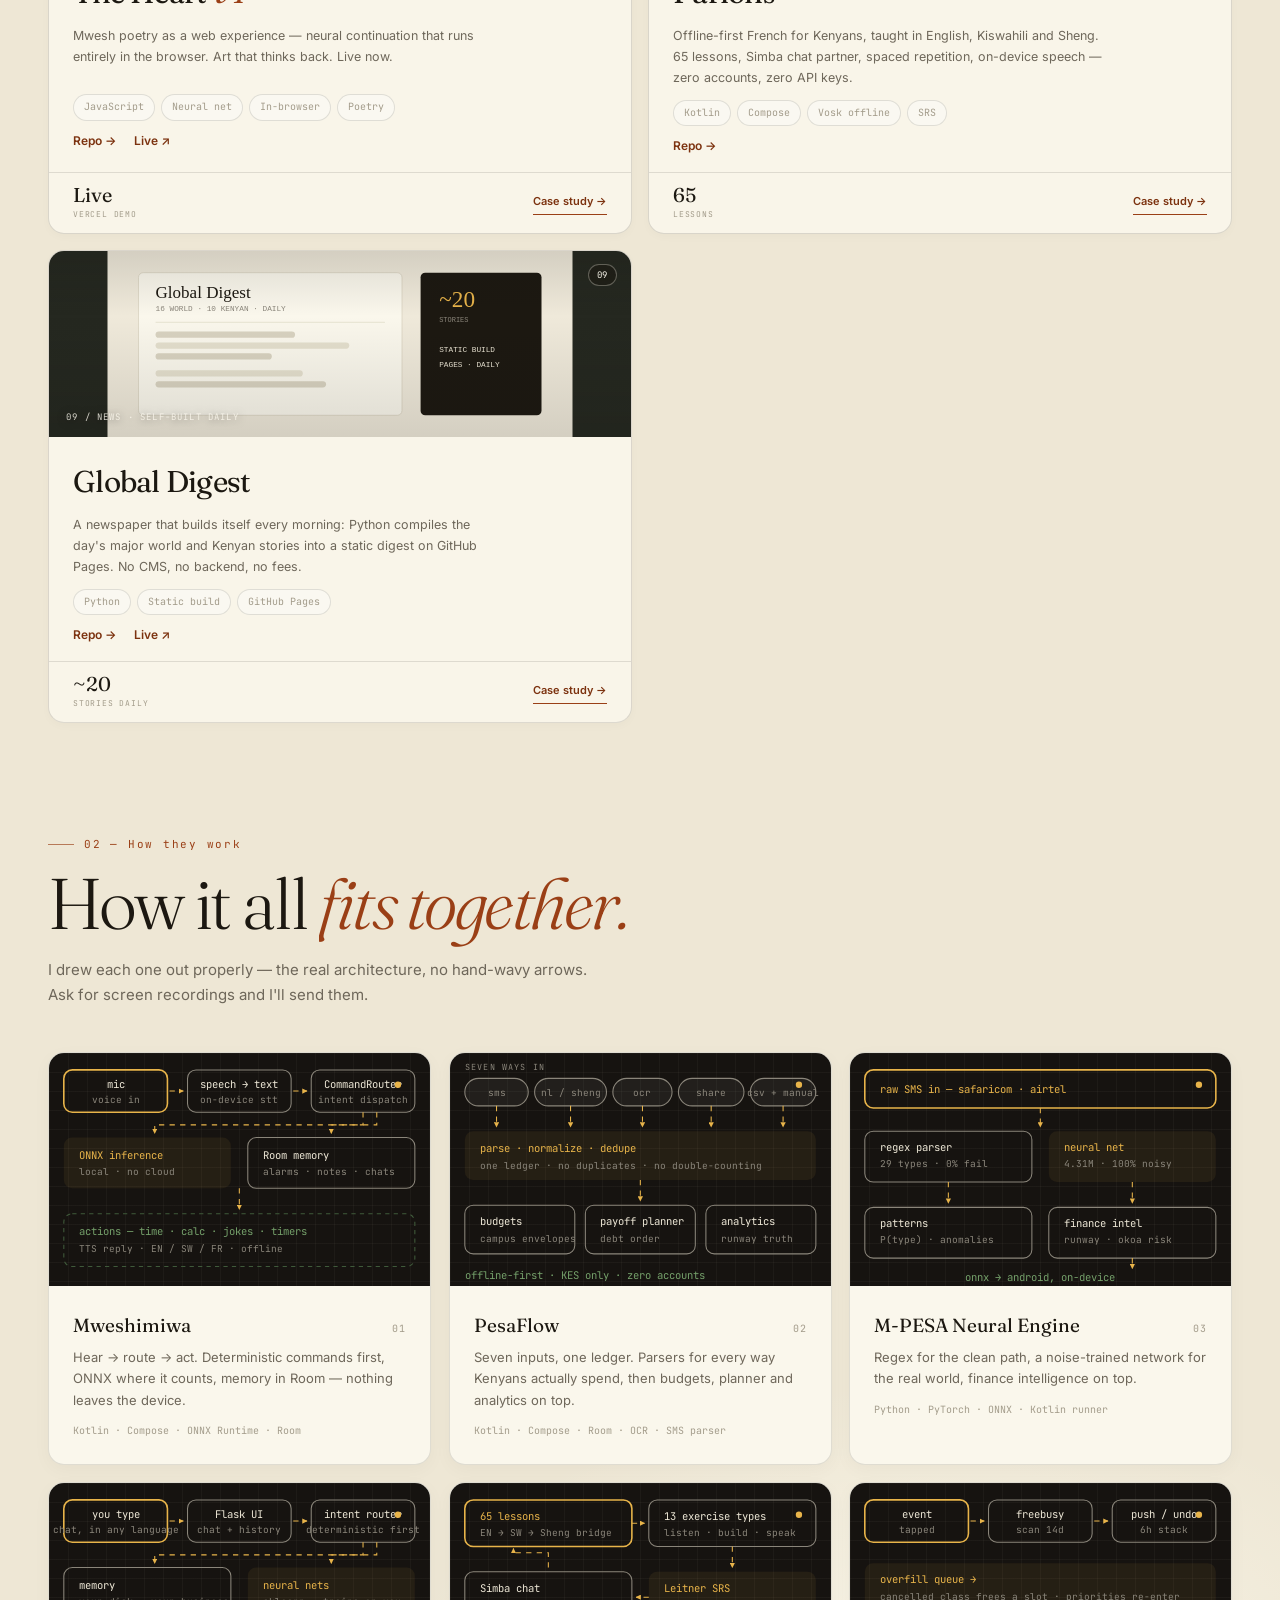
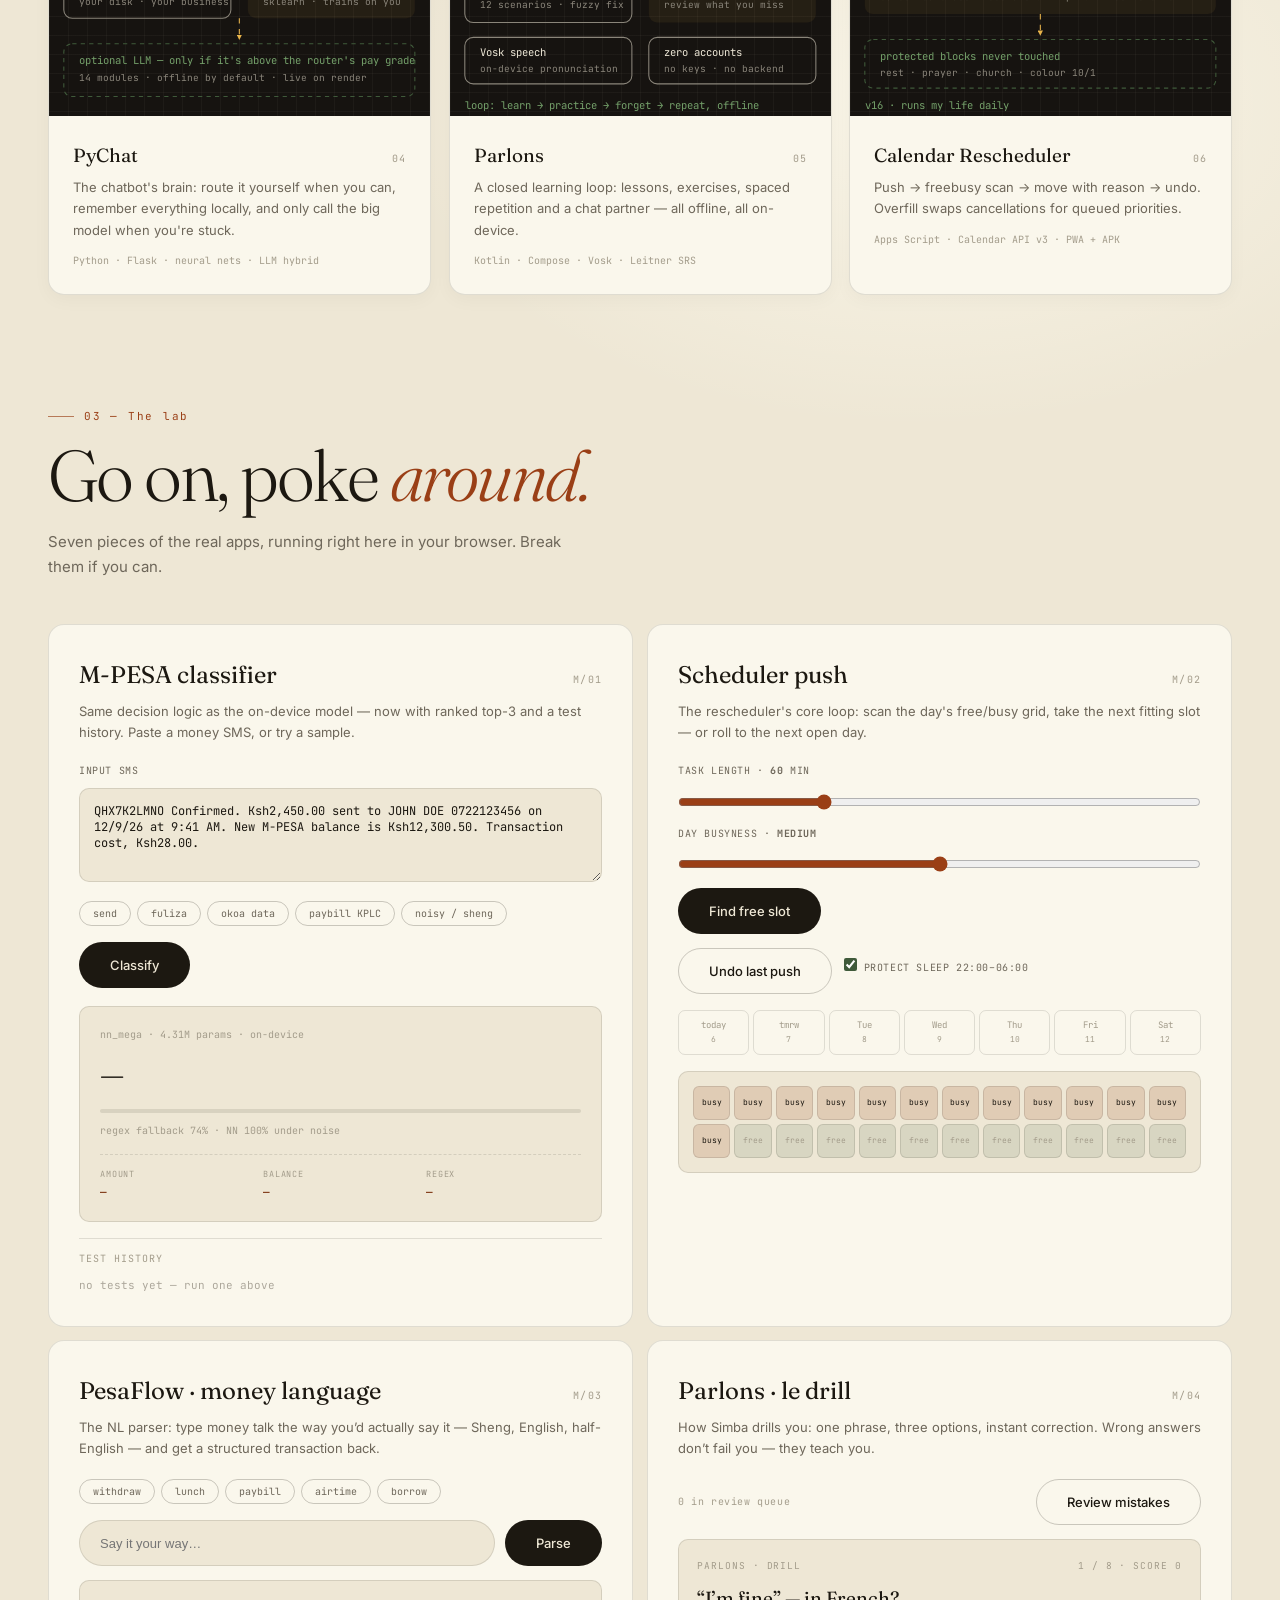
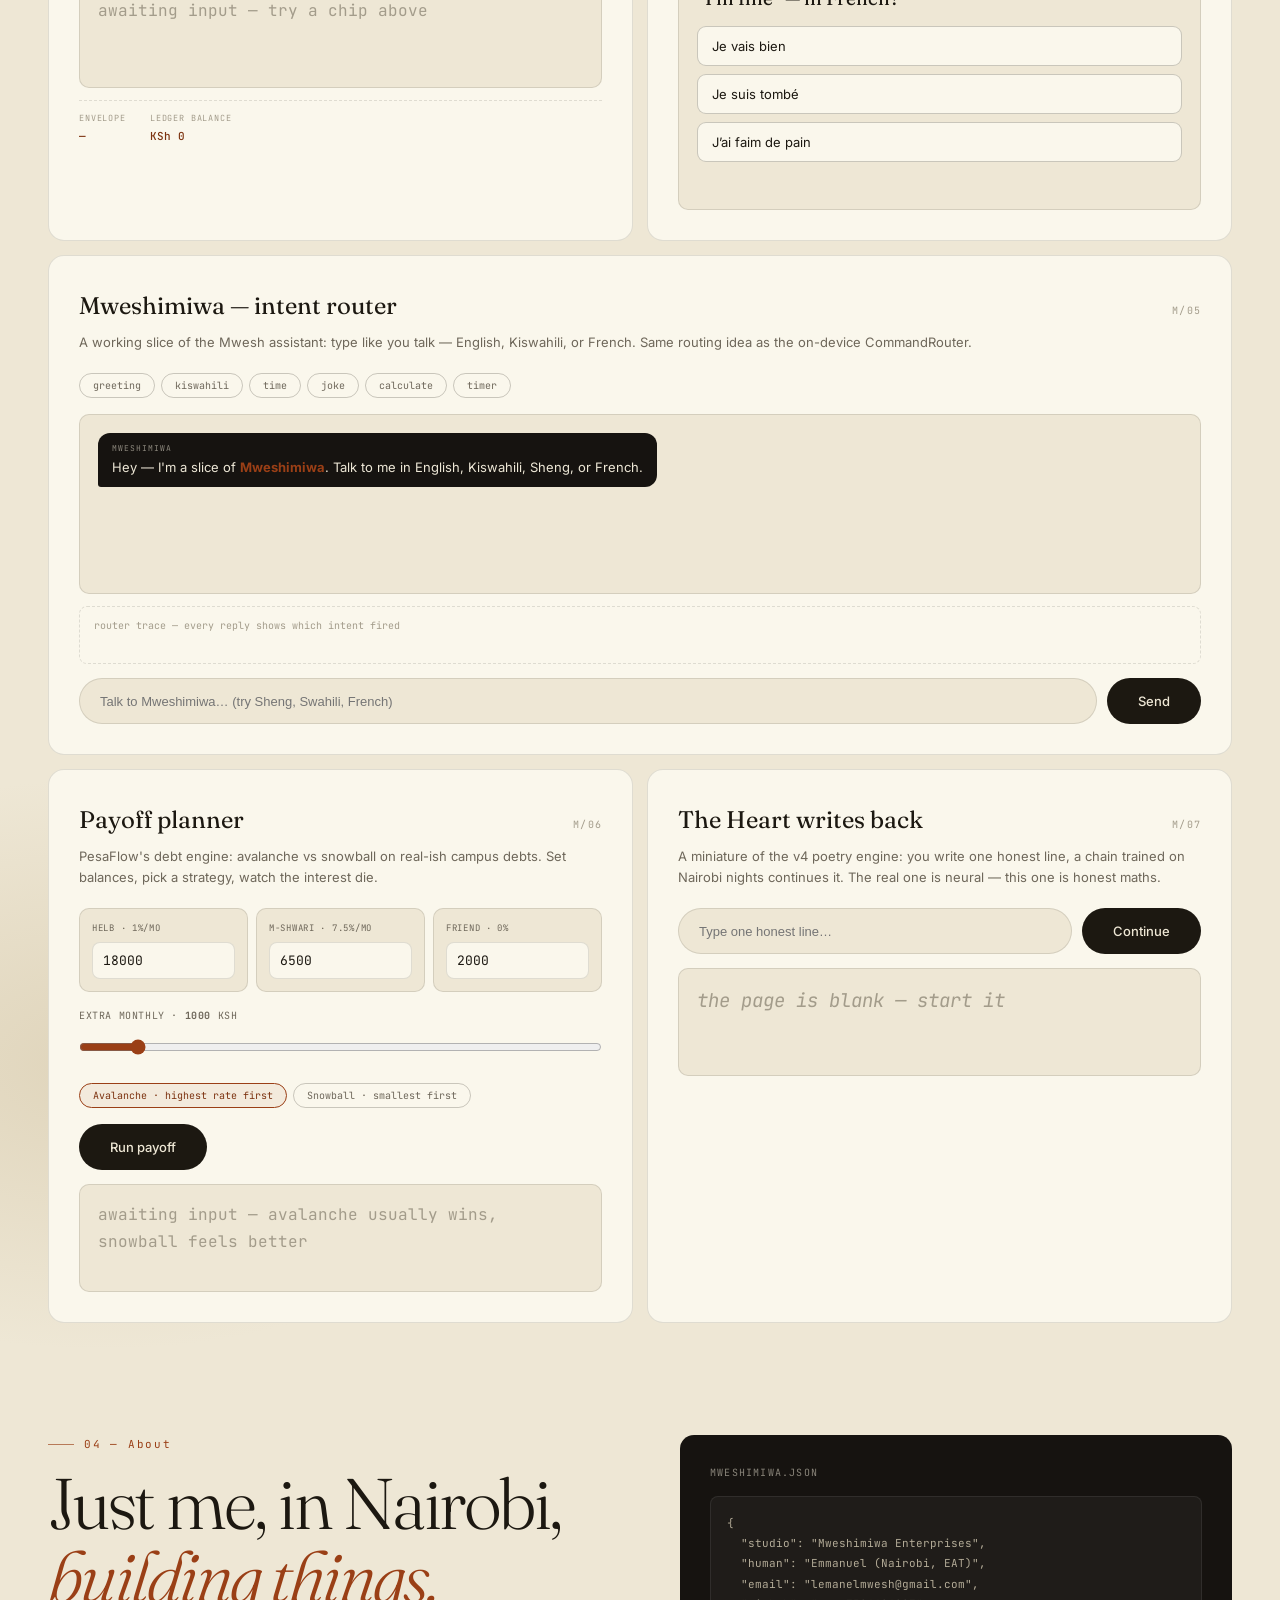
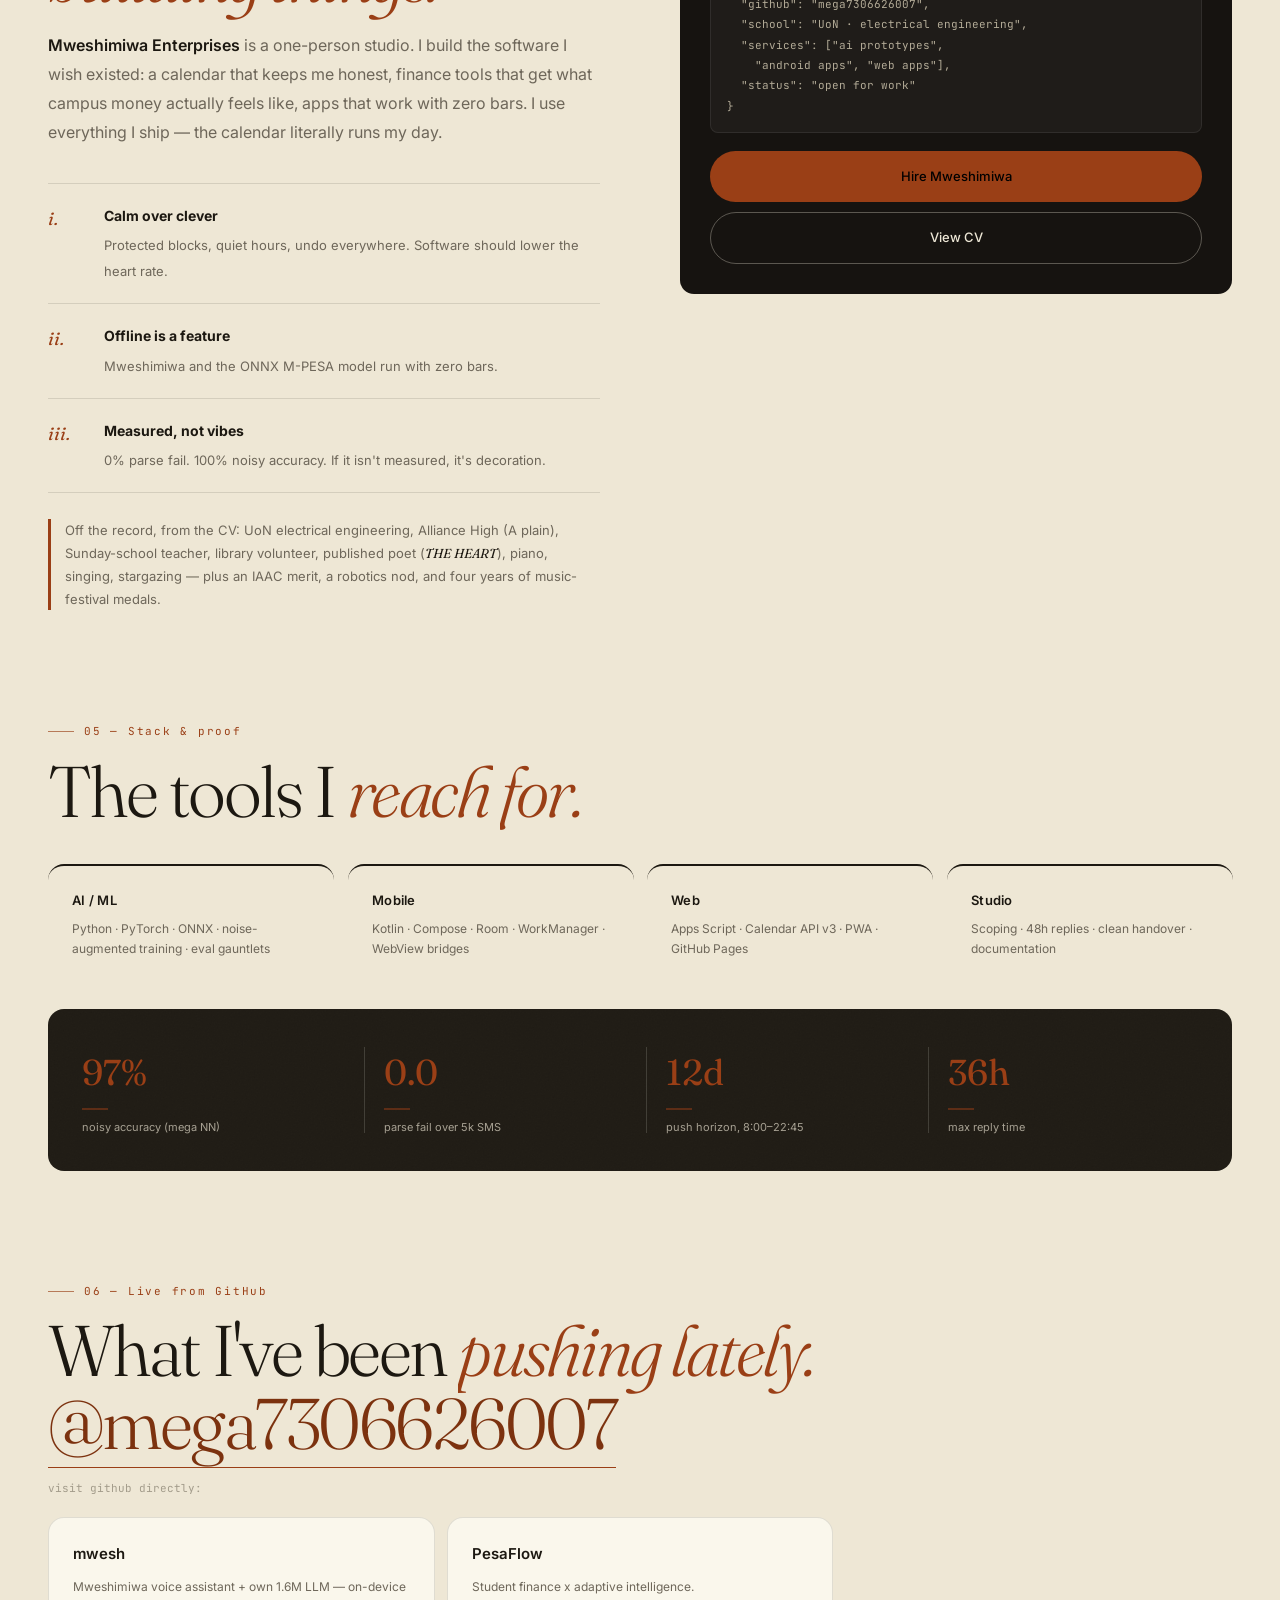
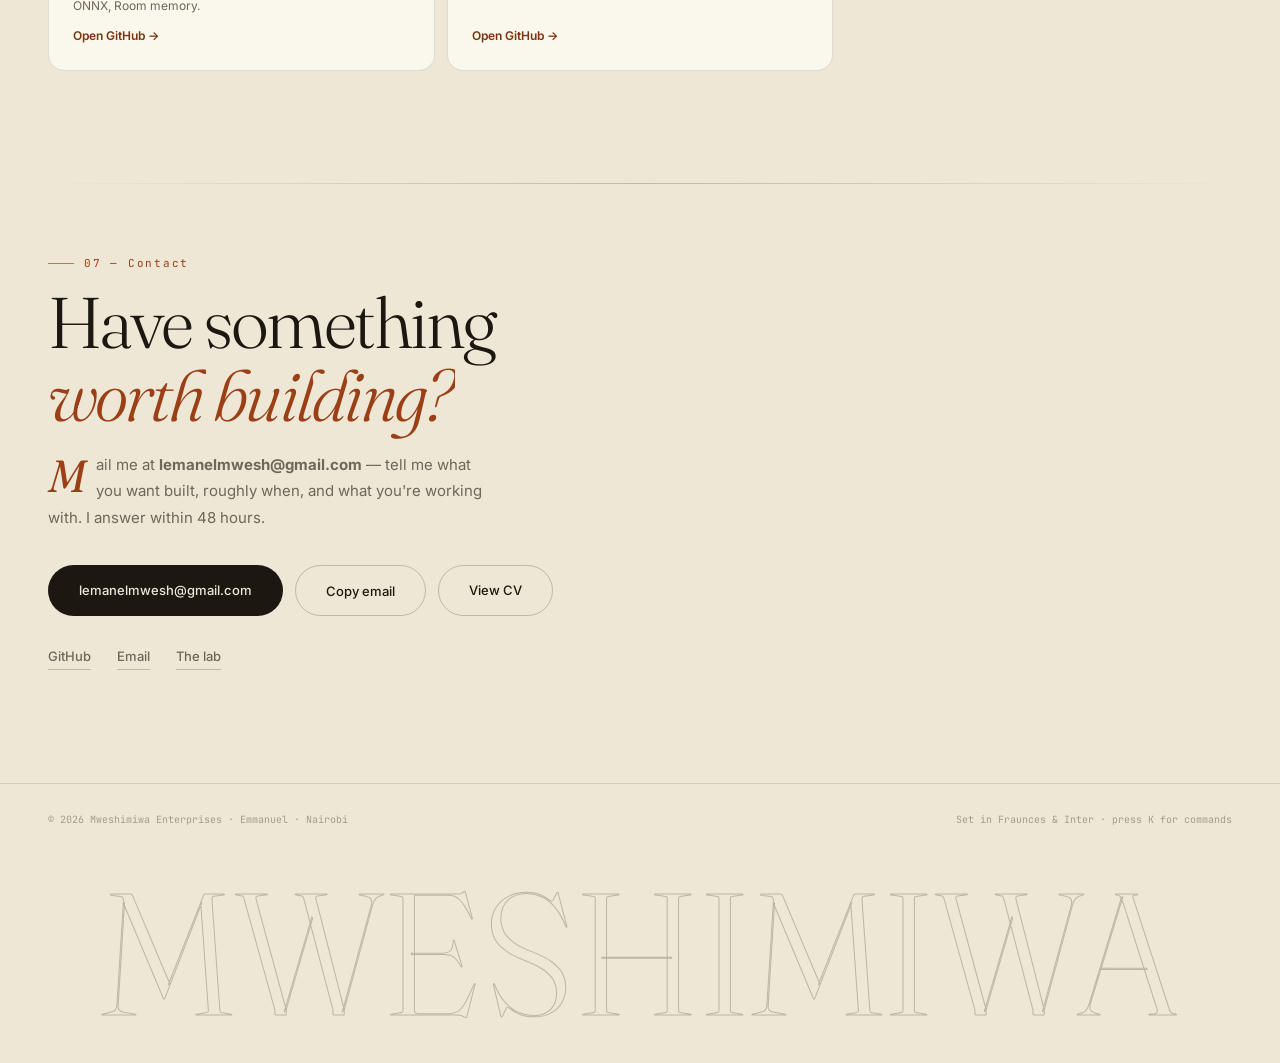
==== commit 740fd4be: "Single email lemanuelmwesh, funny world-class hero, Heart cover in case study" ====
--- a/index.html
+++ b/index.html
@@ -57,10 +57,10 @@
   <div class="hero-left">
     <div class="eyebrow reveal"><span class="pulse"></span> Mweshimiwa Enterprises · Nairobi — <span id="nairobiTime">--:--</span> EAT</div>
     <h1 class="display reveal">
-      <span class="line">Software that</span>
-      <span class="line">respects <em>people.</em></span>
+      <span class="line">Apps with manners,</span>
+      <span class="line">built in <em>Nairobi.</em></span>
     </h1>
-    <p class="lede reveal">I'm <strong>Emmanuel</strong>. I build apps in Nairobi — a voice assistant that lives on your phone, a model that reads M-PESA texts through typos and Sheng, a calendar that won't let me procrastinate, French that speaks Sheng. Nothing down there is a mockup. It all runs.</p>
+    <p class="lede reveal">I'm <strong>Emmanuel</strong>. My voice assistant lives on your phone rent-free, my M-PESA model reads typos like a patient teacher, my calendar refuses to let me procrastinate, and my French app speaks Sheng. Everything below runs — no mockups, no miracles, just software with manners.</p>
     <div class="hero-ctas reveal">
       <a href="#work" class="btn primary" data-hover>Selected work</a>
       <a href="#contact" class="btn ghost" data-hover>Get in touch</a>
@@ -504,8 +504,7 @@
     <pre class="mono about-json">{
   "studio": "Mweshimiwa Enterprises",
   "human": "Emmanuel (Nairobi, EAT)",
-  "email": "lemauelmwesh@gmail.com",
-  "email_alt": "lemuelmwesh@gmail.com",
+  "email": "lemanelmwesh@gmail.com",
   "github": "mega7306626007",
   "school": "UoN · electrical engineering",
   "services": ["ai prototypes",
@@ -547,16 +546,15 @@
 <section class="section contact" id="contact" style="padding-top:0">
   <div class="sec-no reveal">07 — Contact</div>
   <h2 class="mega reveal">Have something<br><em>worth building?</em></h2>
-  <p class="lede reveal" style="margin-top:20px">Mail me at <b>lemauelmwesh@gmail.com</b> (or <b>lemuelmwesh@gmail.com</b>) — tell me what you want built, roughly when, and what you're working with. I answer within 48 hours.</p>
+  <p class="lede reveal" style="margin-top:20px">Mail me at <b>lemanelmwesh@gmail.com</b> — tell me what you want built, roughly when, and what you're working with. I answer within 48 hours.</p>
   <div class="contact-row reveal">
-    <a class="btn primary" href="mailto:lemauelmwesh@gmail.com" data-hover>lemauelmwesh@gmail.com</a>
+    <a class="btn primary" href="mailto:lemanelmwesh@gmail.com" data-hover>lemanelmwesh@gmail.com</a>
     <button class="btn ghost" id="copyEmail" data-hover>Copy email</button>
     <a class="btn ghost" href="cv.pdf" target="_blank" rel="noopener" data-hover>View CV</a>
-    <a class="btn ghost" href="mailto:lemuelmwesh@gmail.com" data-hover>Alt email</a>
   </div>
   <div class="socials reveal">
     <a href="https://github.com/mega7306626007" target="_blank" rel="noopener" data-hover>GitHub</a>
-    <a href="mailto:lemauelmwesh@gmail.com" data-hover>Email</a>
+    <a href="mailto:lemanelmwesh@gmail.com" data-hover>Email</a>
     <a href="#lab" data-hover>The lab</a>
   </div>
 </section>
--- a/styles.css
+++ b/styles.css
@@ -466,6 +466,8 @@
 .modal-x { position: absolute; top: 12px; right: 12px; background: none; border: 1px solid var(--line); color: var(--ink); border-radius: 6px; width: 28px; height: 28px; }
 .modal-actions { margin-top: 22px; }
 .cs-hook { font-family: var(--font-s); font-size: 16.5px; line-height: 1.6; color: var(--ink); font-style: italic; border-left: 3px solid var(--accent); padding-left: 14px; margin-bottom: 22px; }
+.cs-cover { margin-bottom: 20px; border-radius: 10px; overflow: hidden; border: 1px solid var(--line); }
+.cs-cover img { display: block; width: 100%; height: auto; }
 #modalBody h5 { font-family: var(--font-m); font-size: 10px; letter-spacing: .16em; text-transform: uppercase; color: var(--accent-ink); margin: 22px 0 8px; }
 #modalBody ul { list-style: none; padding: 0; margin: 0; }
 #modalBody li { position: relative; padding-left: 18px; font-size: 12.5px; line-height: 1.7; color: var(--muted); margin-bottom: 7px; }
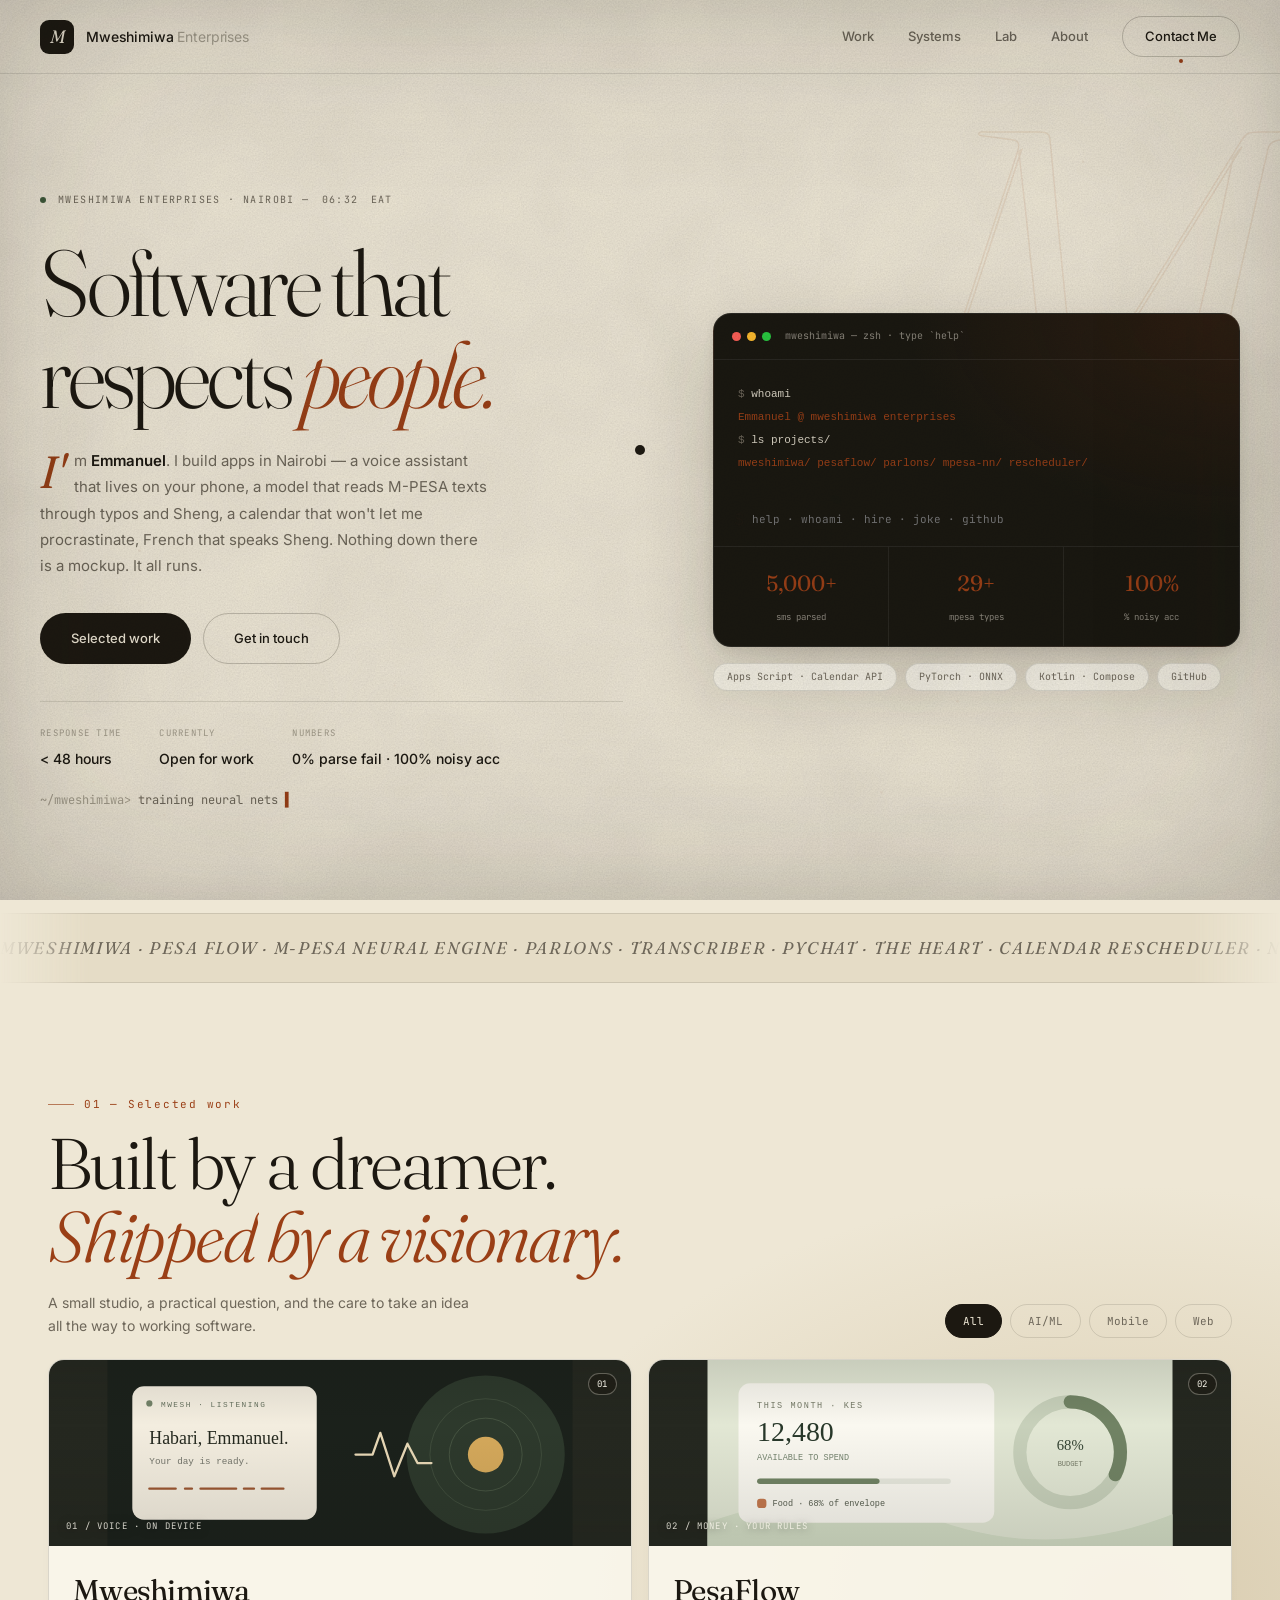
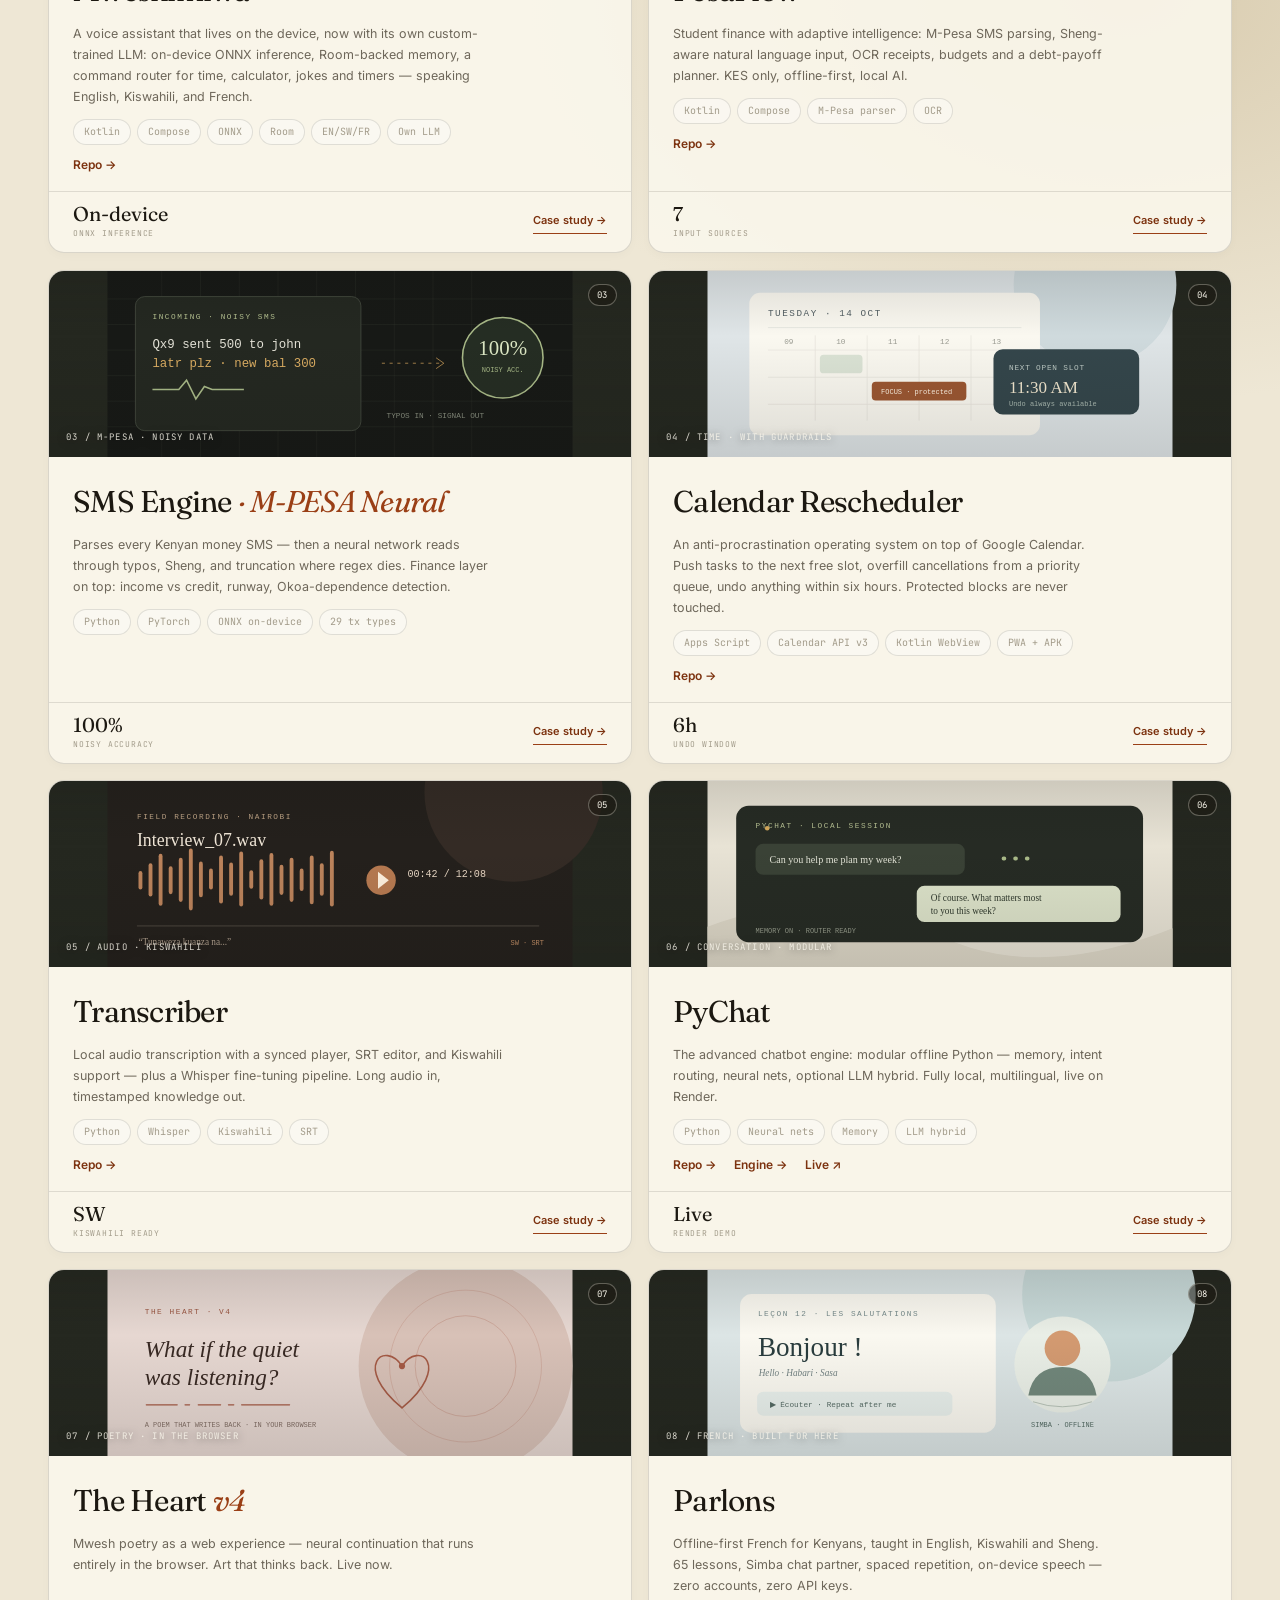
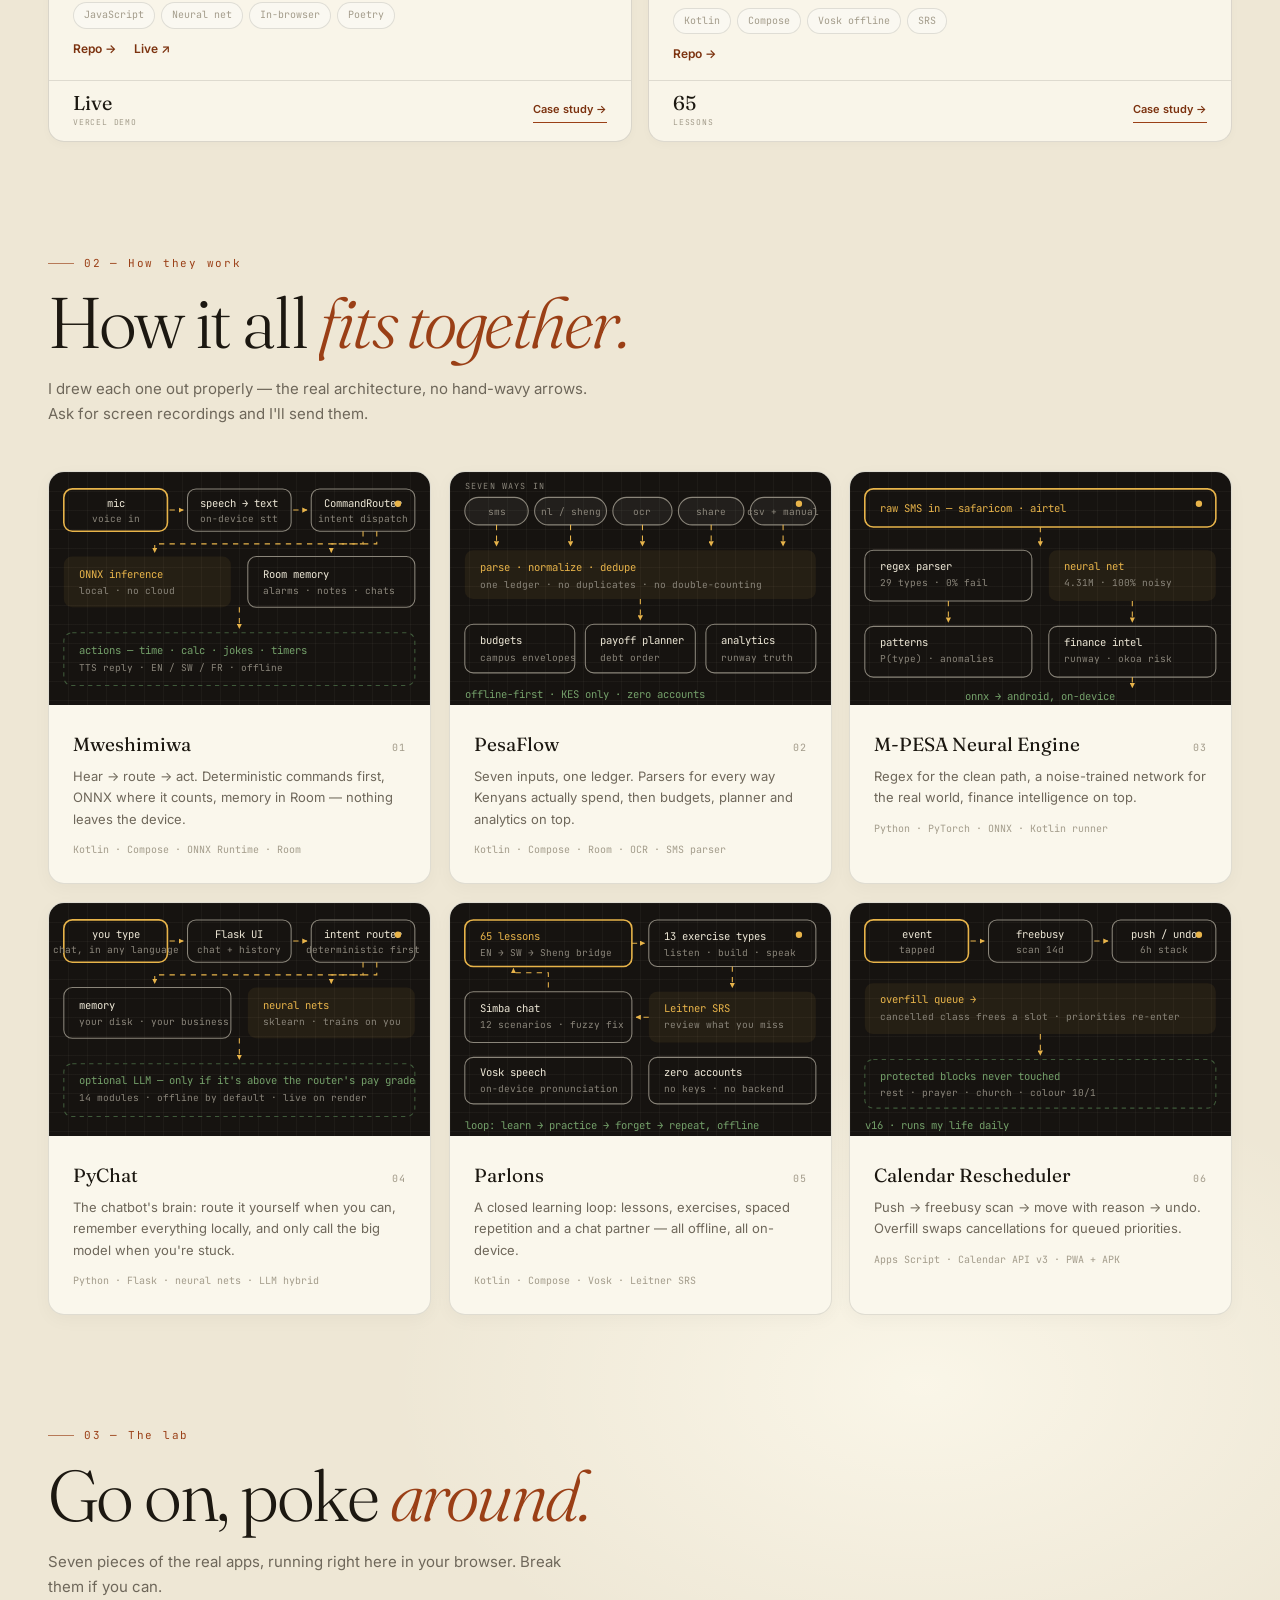
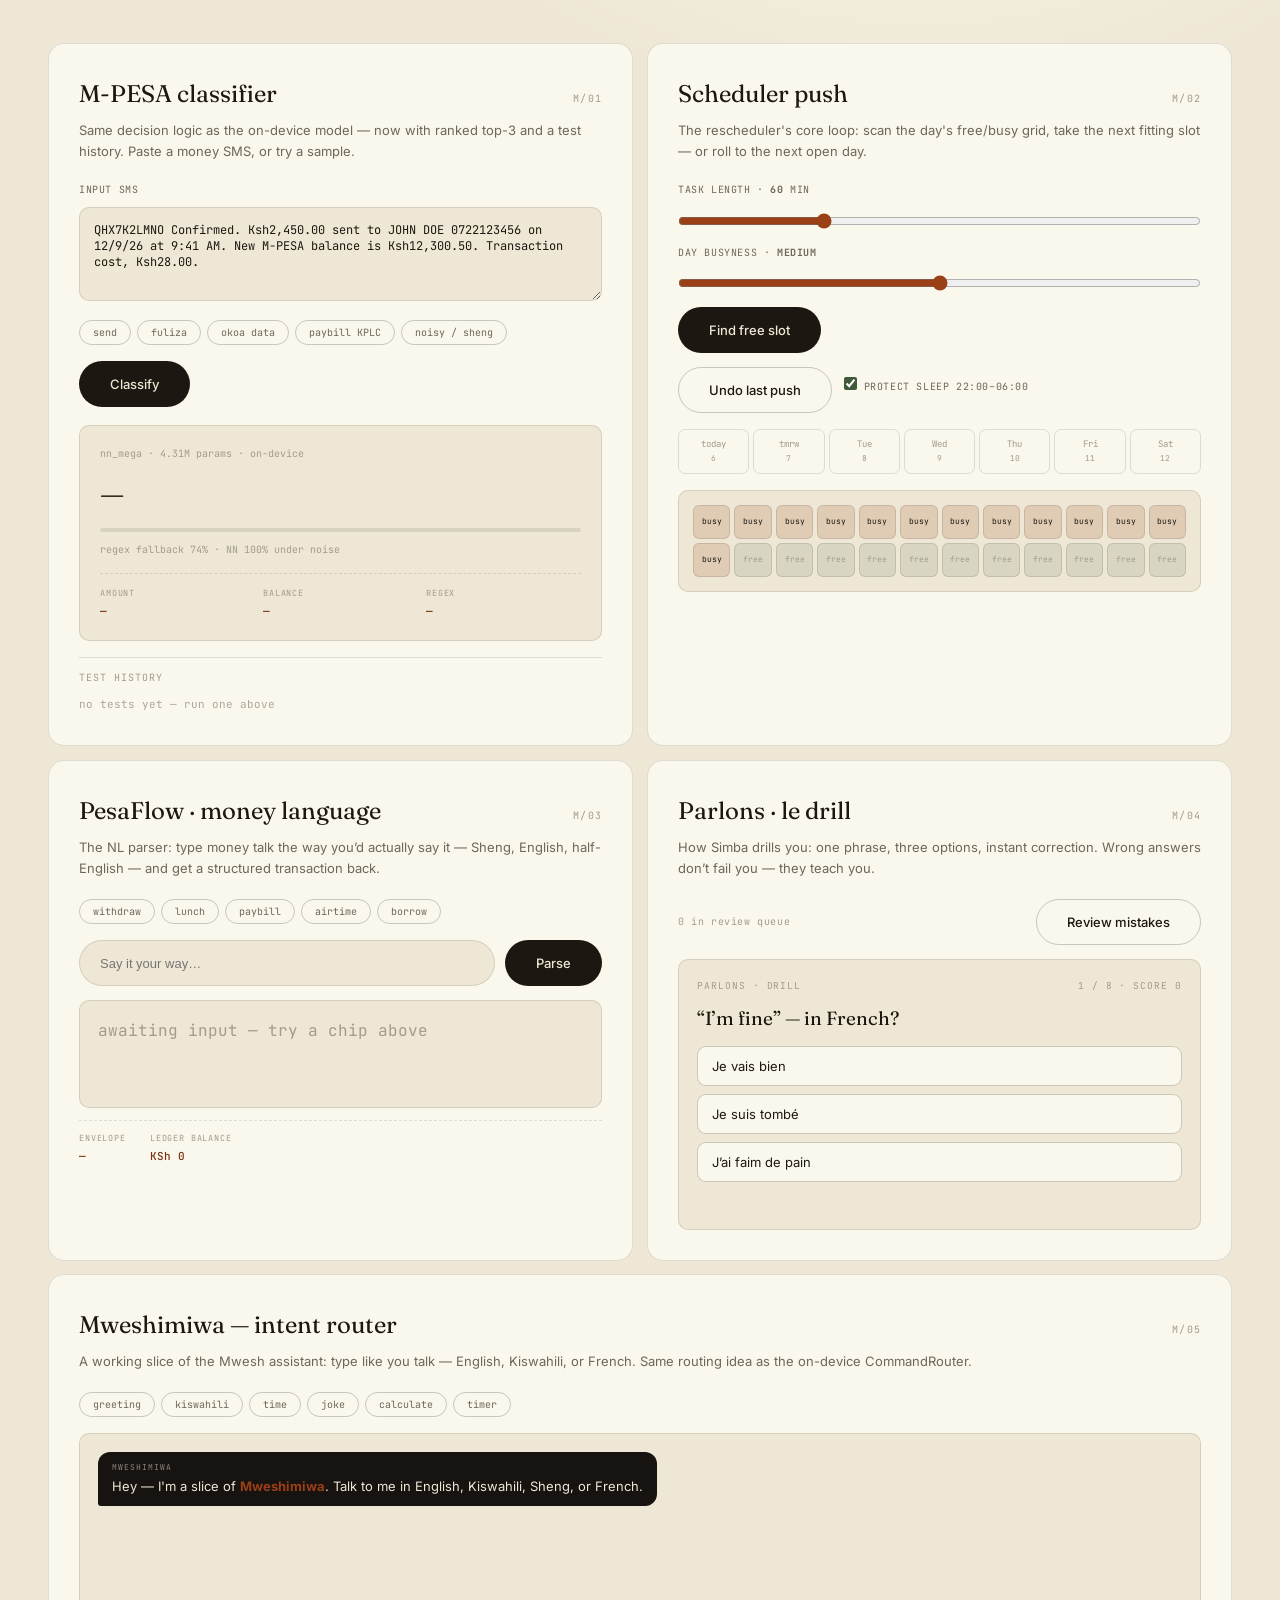
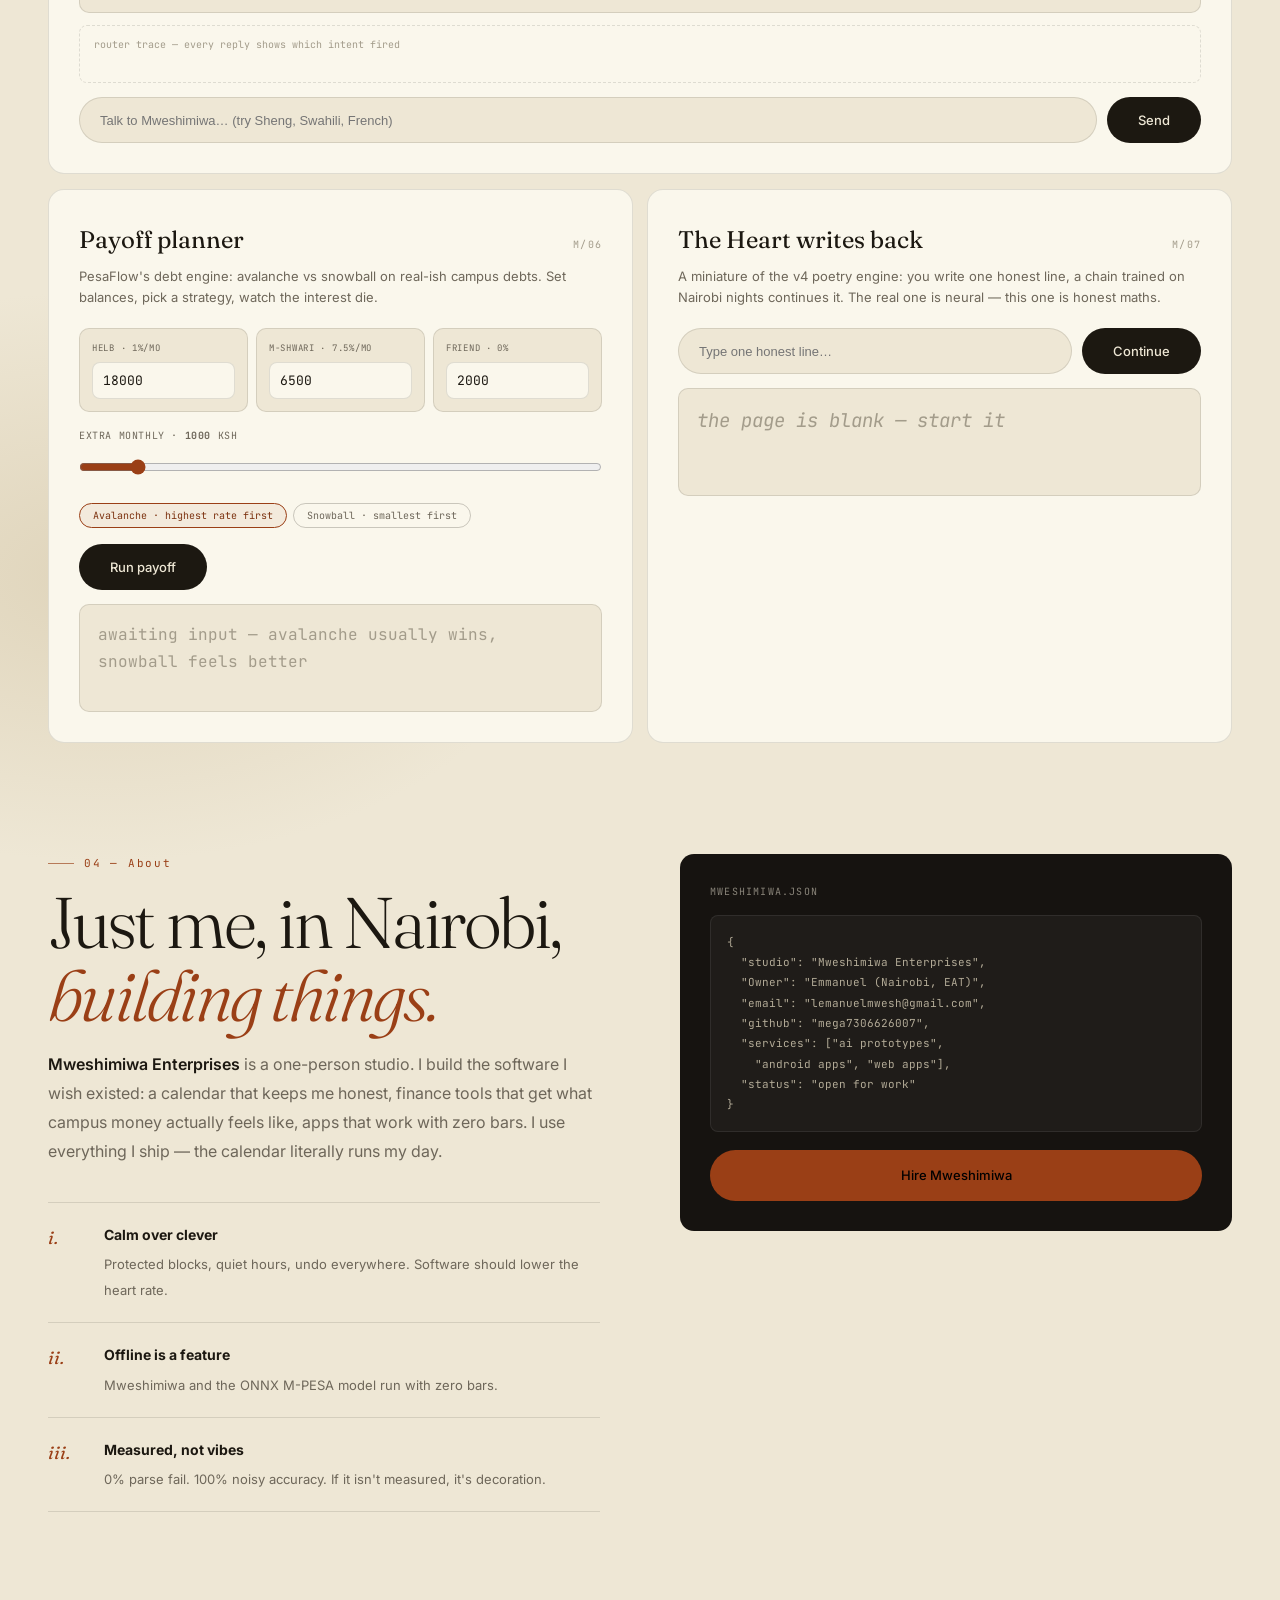
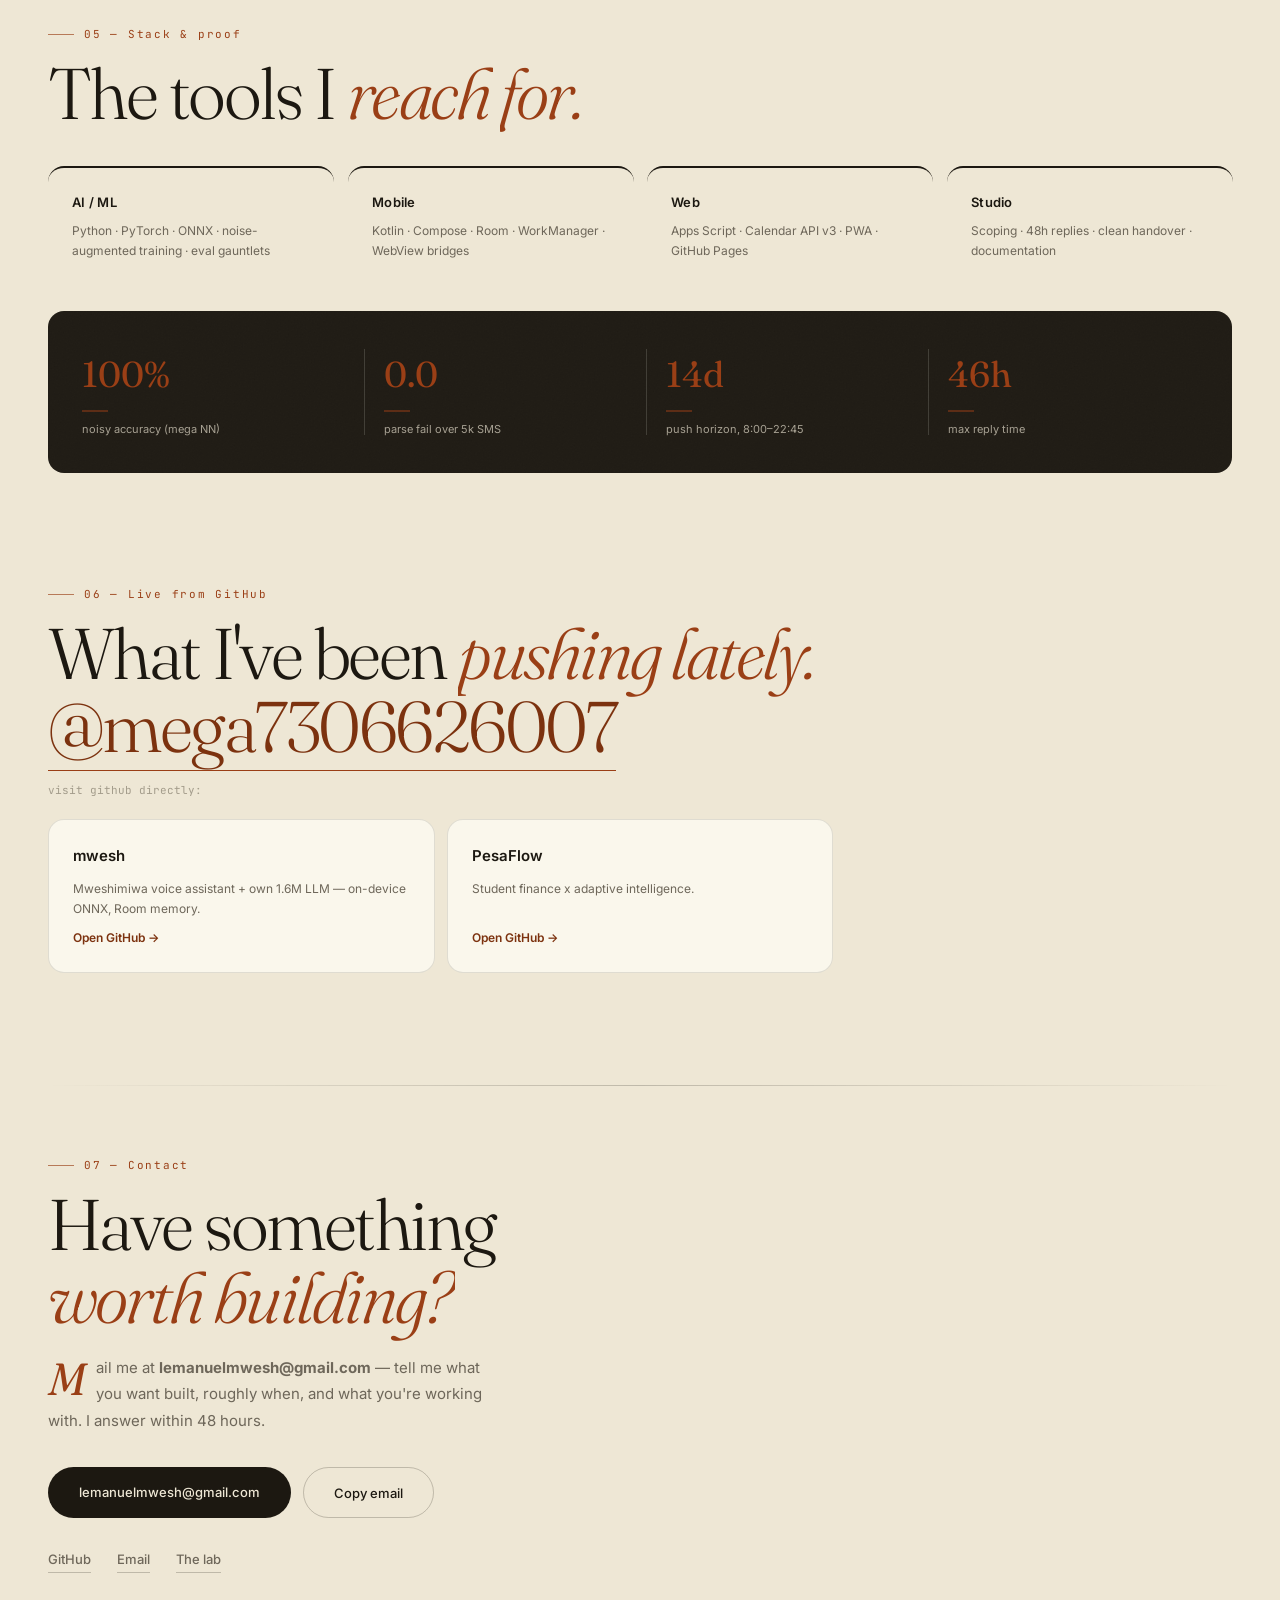
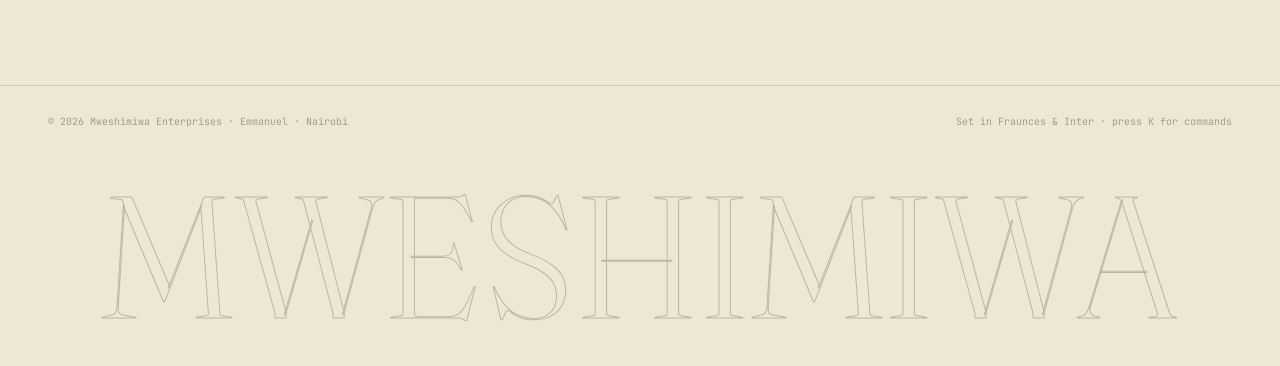
==== commit c1fda6ef: "modified:   index.html" ====
--- a/index.html
+++ b/index.html
@@ -3,7 +3,7 @@
 <head>
 <meta charset="UTF-8">
 <meta name="viewport" content="width=device-width, initial-scale=1.0">
-<title>Emmanuel · Mweshimiwa Enterprises — Software, Nairobi</title>
+<title>Emmanuel · Mweshimiwa Enterprises — Software, Poet, Engineer- Nairobi</title>
 <meta name="description" content="Mweshimiwa Enterprises — Emmanuel, Nairobi. On-device AI, offline-first mobile, honest fintech. Mweshimiwa, PesaFlow, M-PESA Neural Engine, Parlons.">
 <meta name="theme-color" content="#eee7d5">
 <meta property="og:title" content="Emmanuel · Mweshimiwa Enterprises">
@@ -29,7 +29,7 @@
   <div class="loader-inner">
     <div class="loader-mark">M<span>.</span></div>
     <div class="loader-bar"><i></i></div>
-    <div class="loader-text">mweshimiwa enterprises</div>
+    <div class="loader-text">Mweshimiwa Enterprises</div>
   </div>
 </div>
 
@@ -43,7 +43,7 @@
     <a href="#systems" data-hover>Systems</a>
     <a href="#lab" data-hover>Lab</a>
     <a href="#about" data-hover>About</a>
-    <a href="#contact" class="nav-cta" data-hover>Contact</a>
+    <a href="#contact" class="nav-cta" data-hover>Contact Me</a>
   </nav>
   <button class="nav-menu" id="menuBtn" aria-label="Open navigation menu" aria-controls="mobileMenu" aria-expanded="false">≡</button>
 </header>
@@ -57,10 +57,10 @@
   <div class="hero-left">
     <div class="eyebrow reveal"><span class="pulse"></span> Mweshimiwa Enterprises · Nairobi — <span id="nairobiTime">--:--</span> EAT</div>
     <h1 class="display reveal">
-      <span class="line">Apps with manners,</span>
-      <span class="line">built in <em>Nairobi.</em></span>
+      <span class="line">Software that</span>
+      <span class="line">respects <em>people.</em></span>
     </h1>
-    <p class="lede reveal">I'm <strong>Emmanuel</strong>. My voice assistant lives on your phone rent-free, my M-PESA model reads typos like a patient teacher, my calendar refuses to let me procrastinate, and my French app speaks Sheng. Everything below runs — no mockups, no miracles, just software with manners.</p>
+    <p class="lede reveal">I'm <strong>Emmanuel</strong>. I build apps in Nairobi — a voice assistant that lives on your phone, a model that reads M-PESA texts through typos and Sheng, a calendar that won't let me procrastinate, French that speaks Sheng. Nothing down there is a mockup. It all runs.</p>
     <div class="hero-ctas reveal">
       <a href="#work" class="btn primary" data-hover>Selected work</a>
       <a href="#contact" class="btn ghost" data-hover>Get in touch</a>
@@ -76,7 +76,7 @@
     <div class="terminal tilt" id="terminalCard">
       <div class="term-bar"><i></i><i></i><i></i><span>mweshimiwa — zsh · type `help`</span></div>
       <pre class="term-body" id="termOut"><code><span class="c">$</span> whoami
-<span class="g">emmanuel @ mweshimiwa enterprises</span>
+<span class="g">Emmanuel @ mweshimiwa enterprises</span>
 <span class="c">$</span> ls projects/
 <span class="g">mweshimiwa/ pesaflow/ parlons/ mpesa-nn/ rescheduler/</span></code></pre>
       <form class="term-input" id="termForm"><span class="c">$</span><input id="termIn" autocomplete="off" placeholder="help · whoami · hire · joke · github" aria-label="Terminal input"></form>
@@ -104,7 +104,7 @@
   <div class="sec-head reveal">
     <div>
       <div class="sec-no">01 — Selected work</div>
-      <h2>Built for real life.<br><em>Shipped for real.</em></h2>
+      <h2>Built by a dreamer.<br><em>Shipped by a visionary.</em></h2>
       <p class="work-intro">A small studio, a practical question, and the care to take an idea all the way to working software.</p>
     </div>
     <div class="filters" role="group" aria-label="Filter projects">
@@ -223,20 +223,6 @@
       </div>
       <div class="proj-side">
         <div class="proj-metric">65<small>lessons</small></div>
-        <button class="proj-link open-modal" data-hover>Case study →</button>
-      </div>
-    </article>
-    <article class="proj reveal" data-tags="web" data-hover data-title="Global Digest — Daily News" data-body="Self-built daily newspaper: a Python static builder compiles ~20 major stories (16 world + 10 Kenyan) into dist + latest.json, deployed on GitHub Pages. No CMS, no backend, no fees.">
-      <div class="proj-art art-digest" aria-hidden="true"><svg viewBox="0 0 600 240"><rect width="600" height="240" fill="#efe9da"/><rect x="40" y="28" width="340" height="184" rx="6" fill="#faf7ec" stroke="#d8d2c0"/><text x="62" y="60" fill="#1c1811" font-size="22" font-family="Georgia">Global Digest</text><text x="62" y="78" fill="#8a857a" font-size="10" font-family="monospace">16 WORLD · 10 KENYAN · DAILY</text><path d="M62 92h296" stroke="#e0dcc9"/><rect x="62" y="104" width="180" height="8" rx="4" fill="#d8d2c0"/><rect x="62" y="118" width="250" height="8" rx="4" fill="#e4dfcd"/><rect x="62" y="132" width="150" height="8" rx="4" fill="#d8d2c0"/><rect x="62" y="154" width="190" height="8" rx="4" fill="#e4dfcd"/><rect x="62" y="168" width="220" height="8" rx="4" fill="#d8d2c0"/><rect x="404" y="28" width="156" height="184" rx="6" fill="#1c1811"/><text x="428" y="72" fill="#e8b44a" font-size="30" font-family="Georgia">~20</text><text x="428" y="92" fill="#8a857a" font-size="9" font-family="monospace">STORIES</text><text x="428" y="130" fill="#ede7d6" font-size="10" font-family="monospace">STATIC BUILD</text><text x="428" y="150" fill="#ede7d6" font-size="10" font-family="monospace">PAGES · DAILY</text></svg><span>09 / NEWS · SELF-BUILT DAILY</span></div>
-      <span class="proj-num">09</span>
-      <div>
-        <h3>Global Digest</h3>
-        <p>A newspaper that builds itself every morning: Python compiles the day's major world and Kenyan stories into a static digest on GitHub Pages. No CMS, no backend, no fees.</p>
-        <div class="proj-tags"><span>Python</span><span>Static build</span><span>GitHub Pages</span></div>
-        <div class="row-links"><a href="https://github.com/mega7306626007/global-digest" target="_blank" rel="noopener" data-hover>Repo →</a><a href="https://mega7306626007.github.io/global-digest/" target="_blank" rel="noopener" data-hover>Live ↗</a></div>
-      </div>
-      <div class="proj-side">
-        <div class="proj-metric">~20<small>stories daily</small></div>
         <button class="proj-link open-modal" data-hover>Case study →</button>
       </div>
     </article>
@@ -497,22 +483,19 @@
       <li><span class="n">ii.</span><div><b>Offline is a feature</b><span>Mweshimiwa and the ONNX M-PESA model run with zero bars.</span></div></li>
       <li><span class="n">iii.</span><div><b>Measured, not vibes</b><span>0% parse fail. 100% noisy accuracy. If it isn't measured, it's decoration.</span></div></li>
     </ul>
-    <p class="cv-note">Off the record, from the CV: UoN electrical engineering, Alliance High (A plain), Sunday-school teacher, library volunteer, published poet (<i>THE HEART</i>), piano, singing, stargazing — plus an IAAC merit, a robotics nod, and four years of music-festival medals.</p>
   </div>
   <div class="about-card reveal">
     <div class="mono dim" style="font-size:10px;letter-spacing:.12em">MWESHIMIWA.JSON</div>
     <pre class="mono about-json">{
   "studio": "Mweshimiwa Enterprises",
-  "human": "Emmanuel (Nairobi, EAT)",
-  "email": "lemanelmwesh@gmail.com",
+  "Owner": "Emmanuel (Nairobi, EAT)",
+  "email": "lemanuelmwesh@gmail.com",
   "github": "mega7306626007",
-  "school": "UoN · electrical engineering",
   "services": ["ai prototypes",
     "android apps", "web apps"],
   "status": "open for work"
 }</pre>
     <a class="btn primary" href="#contact" data-hover>Hire Mweshimiwa</a>
-    <a class="btn ghost" href="cv.pdf" target="_blank" rel="noopener" data-hover style="margin-top:10px">View CV</a>
   </div>
 </section>
 
@@ -546,15 +529,14 @@
 <section class="section contact" id="contact" style="padding-top:0">
   <div class="sec-no reveal">07 — Contact</div>
   <h2 class="mega reveal">Have something<br><em>worth building?</em></h2>
-  <p class="lede reveal" style="margin-top:20px">Mail me at <b>lemanelmwesh@gmail.com</b> — tell me what you want built, roughly when, and what you're working with. I answer within 48 hours.</p>
+  <p class="lede reveal" style="margin-top:20px">Mail me at <b>lemanuelmwesh@gmail.com</b> — tell me what you want built, roughly when, and what you're working with. I answer within 48 hours.</p>
   <div class="contact-row reveal">
-    <a class="btn primary" href="mailto:lemanelmwesh@gmail.com" data-hover>lemanelmwesh@gmail.com</a>
+    <a class="btn primary" href="mailto:lemanuelmwesh@gmail.com" data-hover>lemanuelmwesh@gmail.com</a>
     <button class="btn ghost" id="copyEmail" data-hover>Copy email</button>
-    <a class="btn ghost" href="cv.pdf" target="_blank" rel="noopener" data-hover>View CV</a>
   </div>
   <div class="socials reveal">
     <a href="https://github.com/mega7306626007" target="_blank" rel="noopener" data-hover>GitHub</a>
-    <a href="mailto:lemanelmwesh@gmail.com" data-hover>Email</a>
+    <a href="mailto:lemanuelmwesh@gmail.com" data-hover>Email</a>
     <a href="#lab" data-hover>The lab</a>
   </div>
 </section>
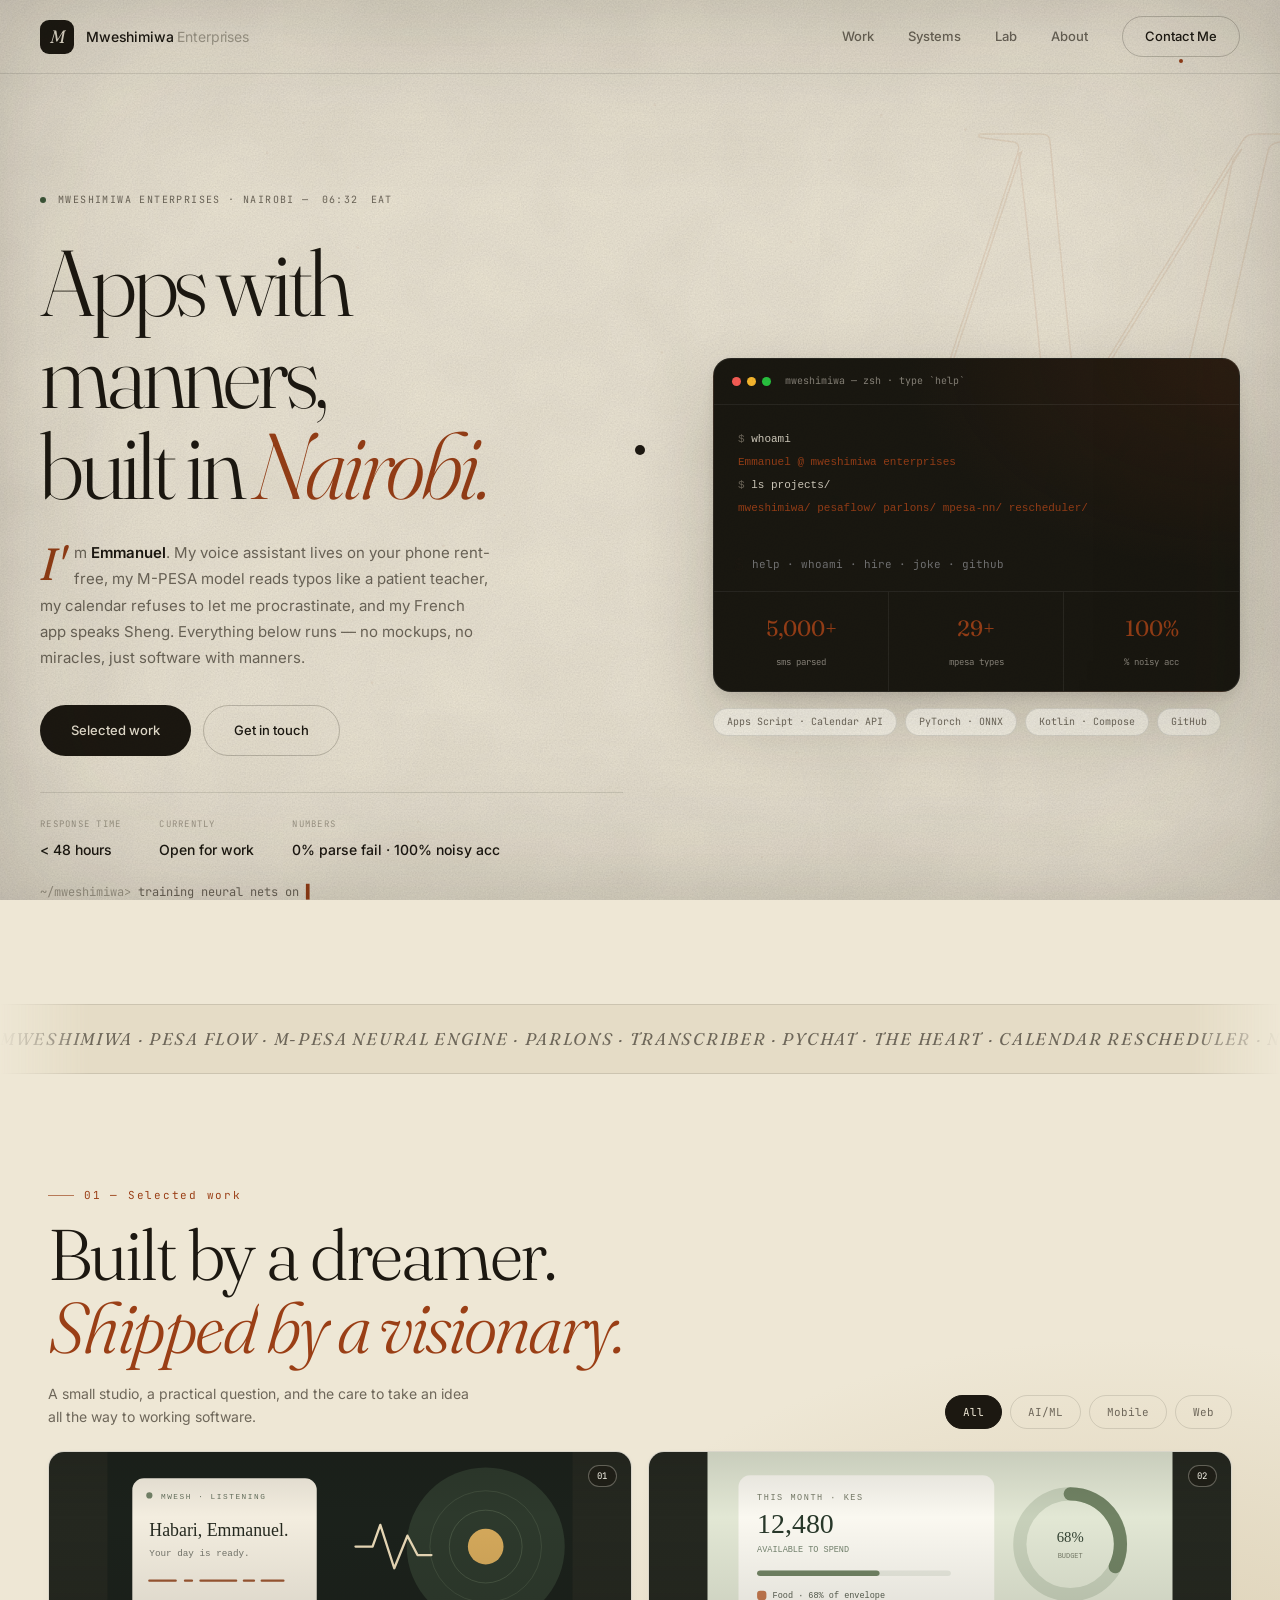
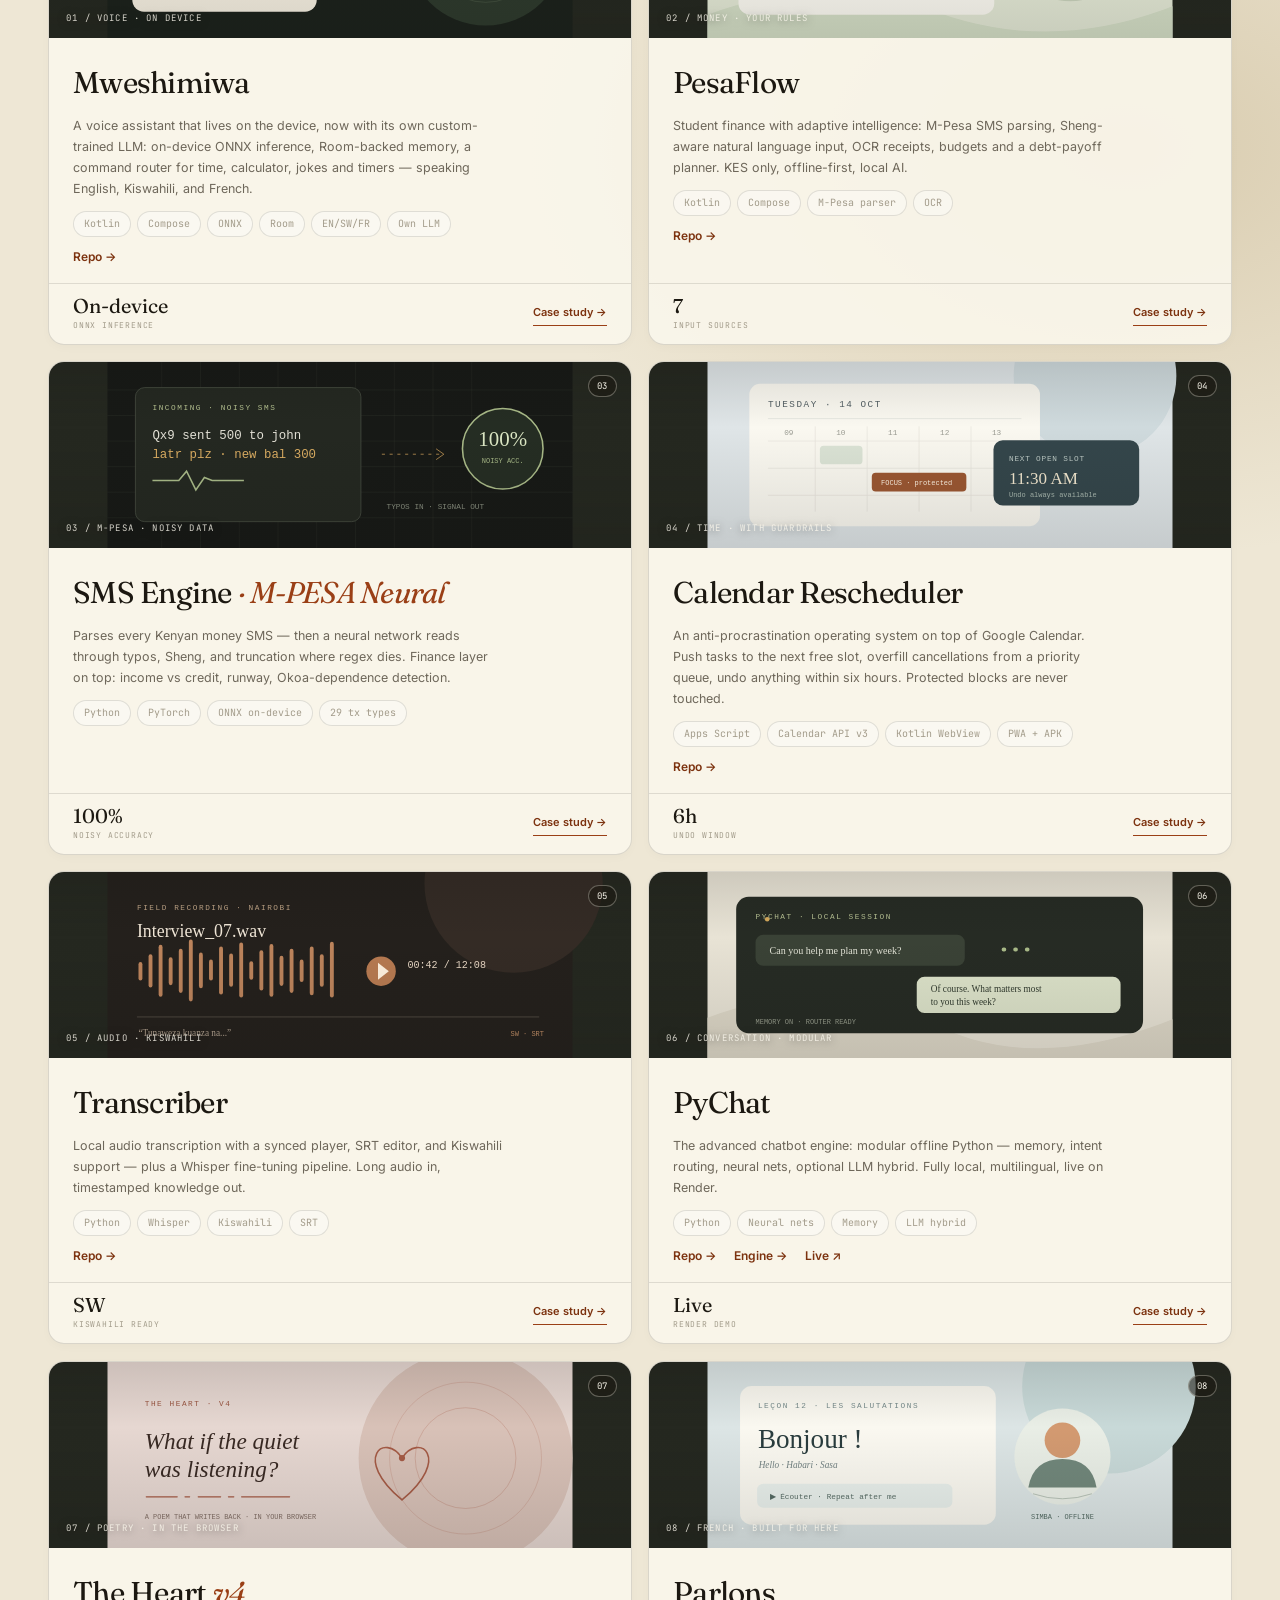
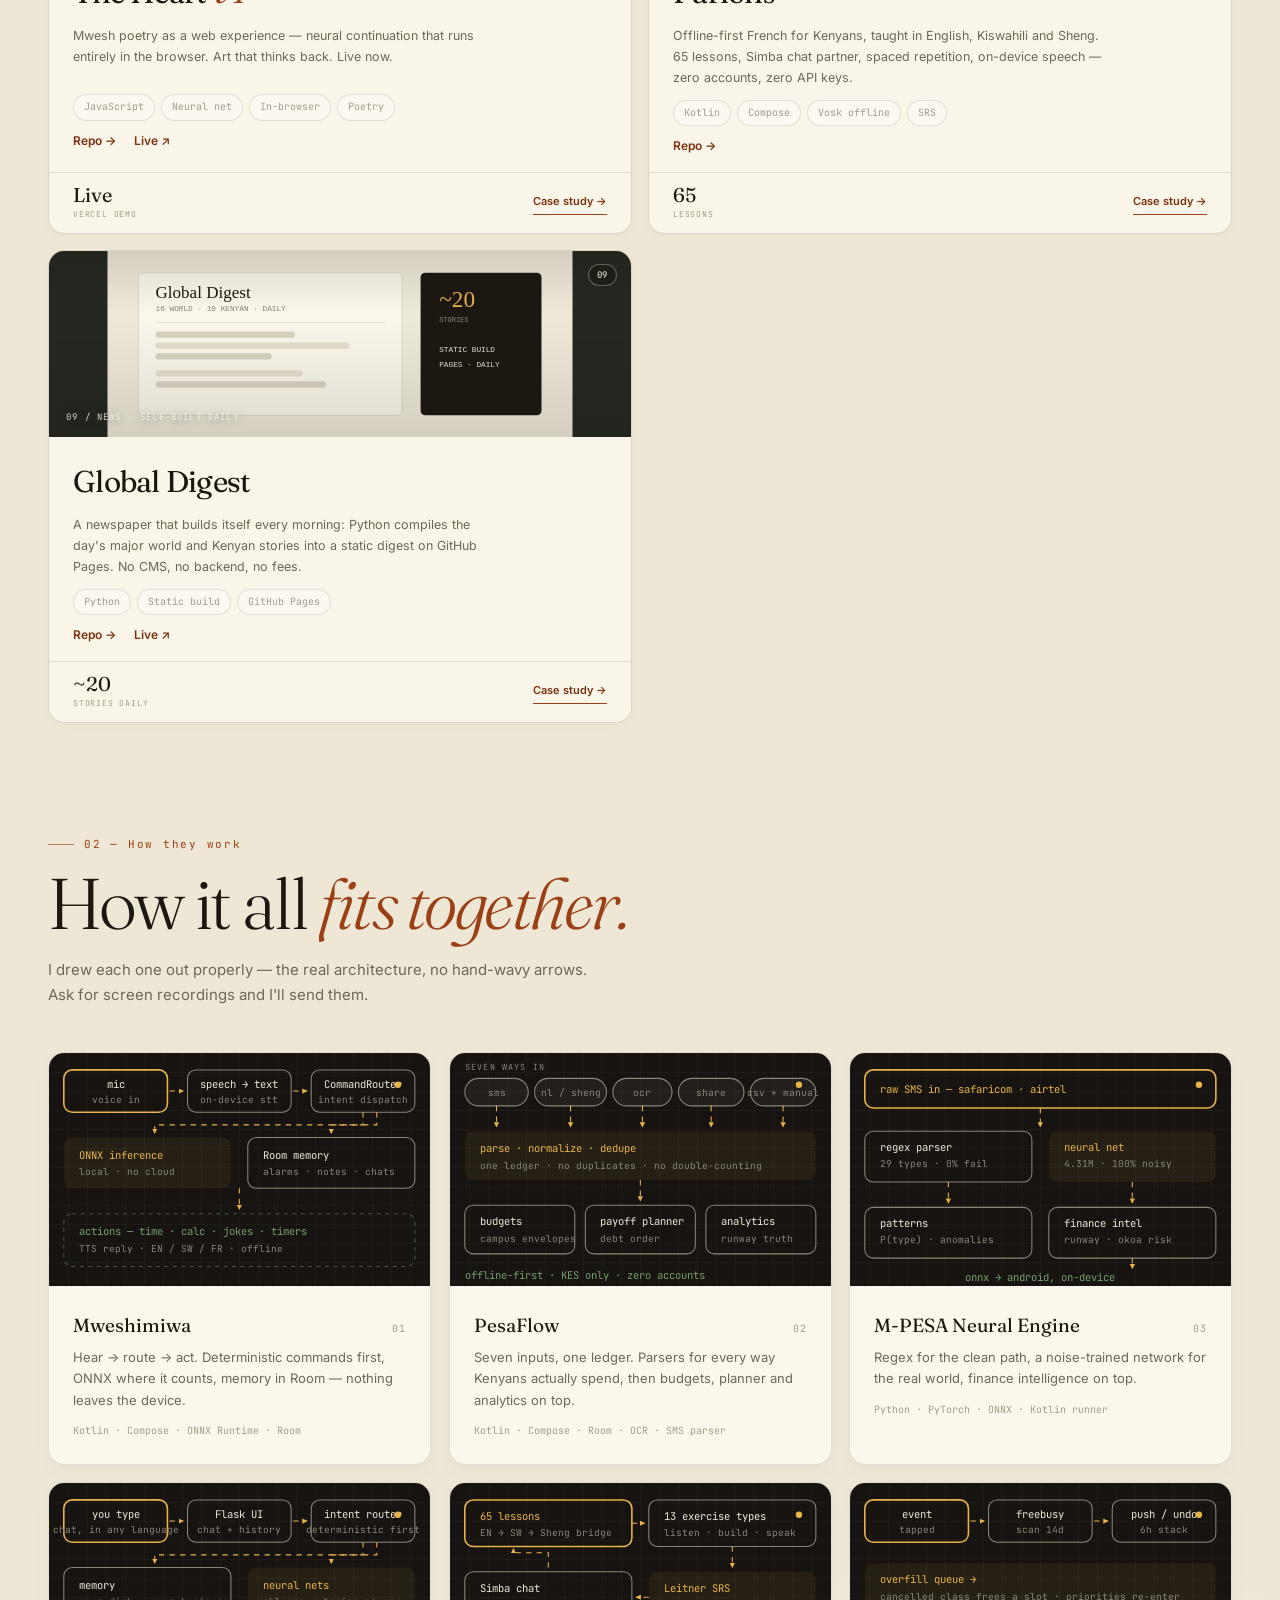
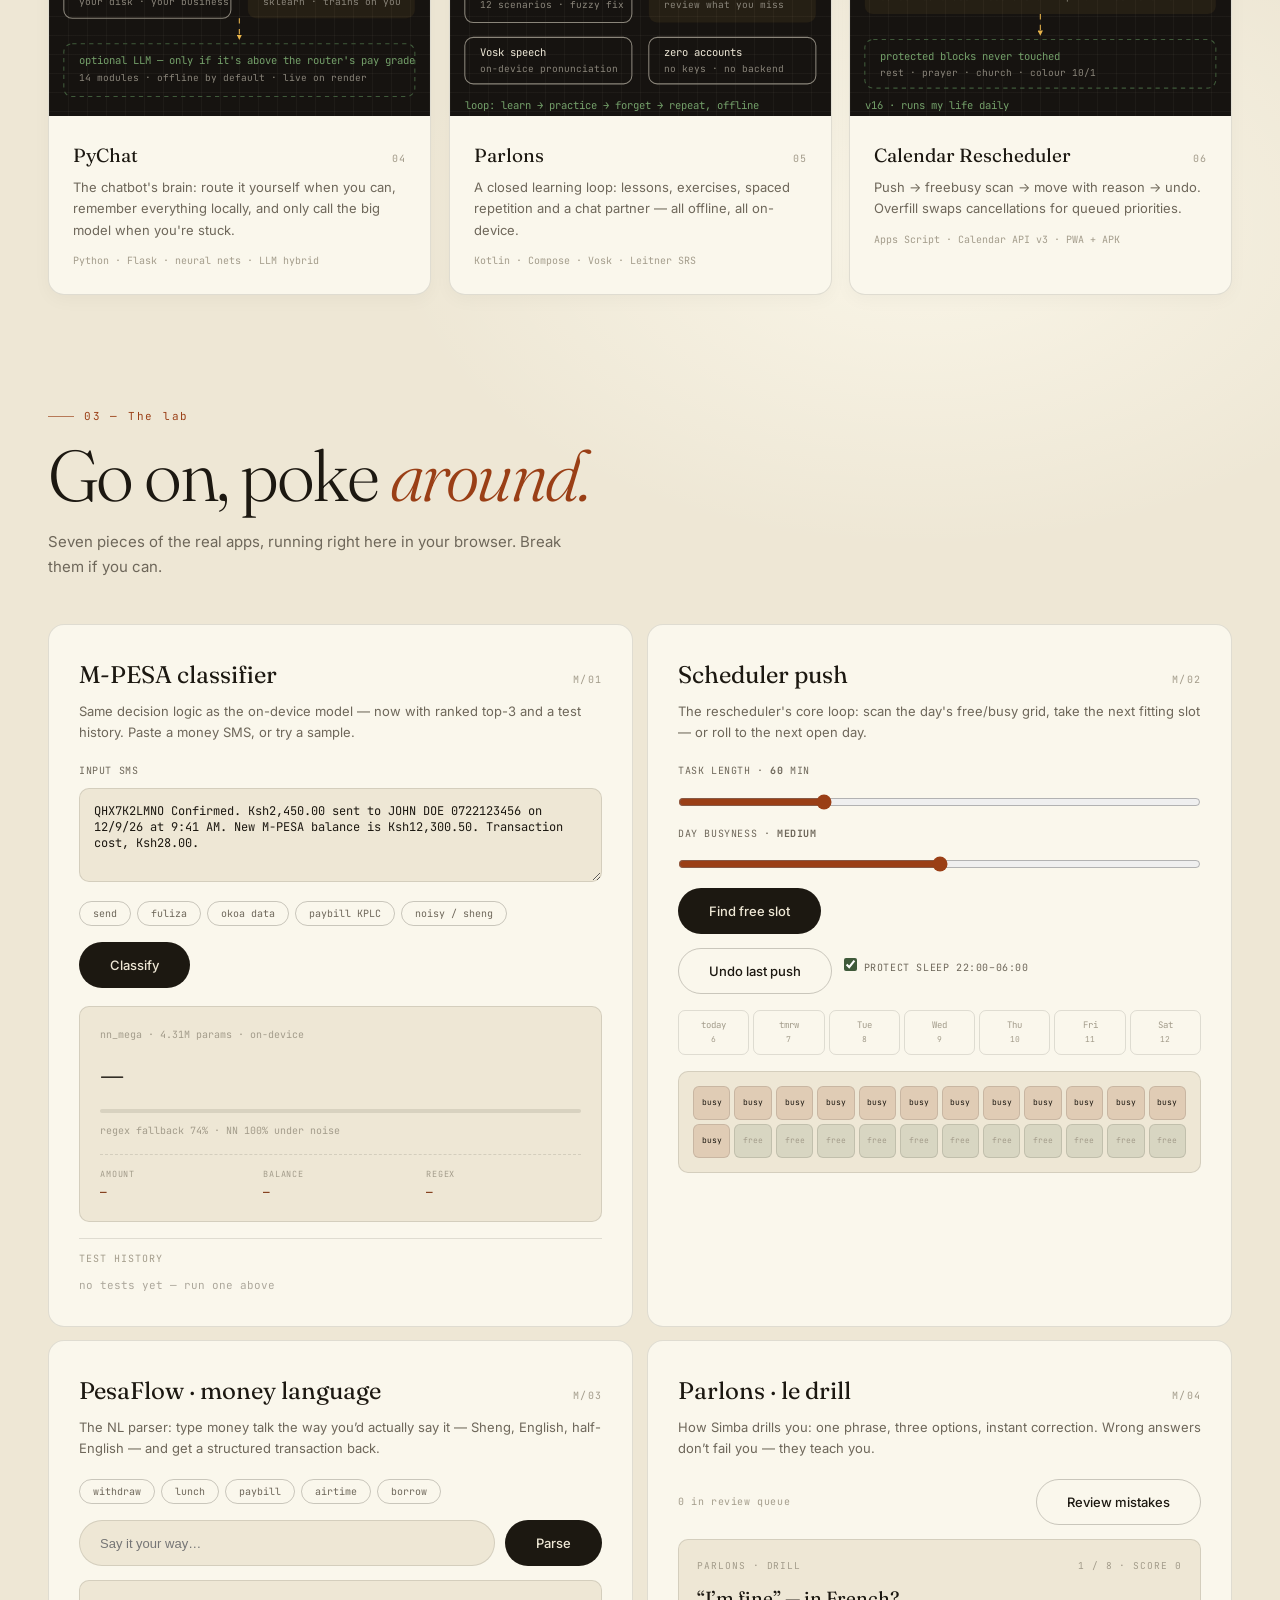
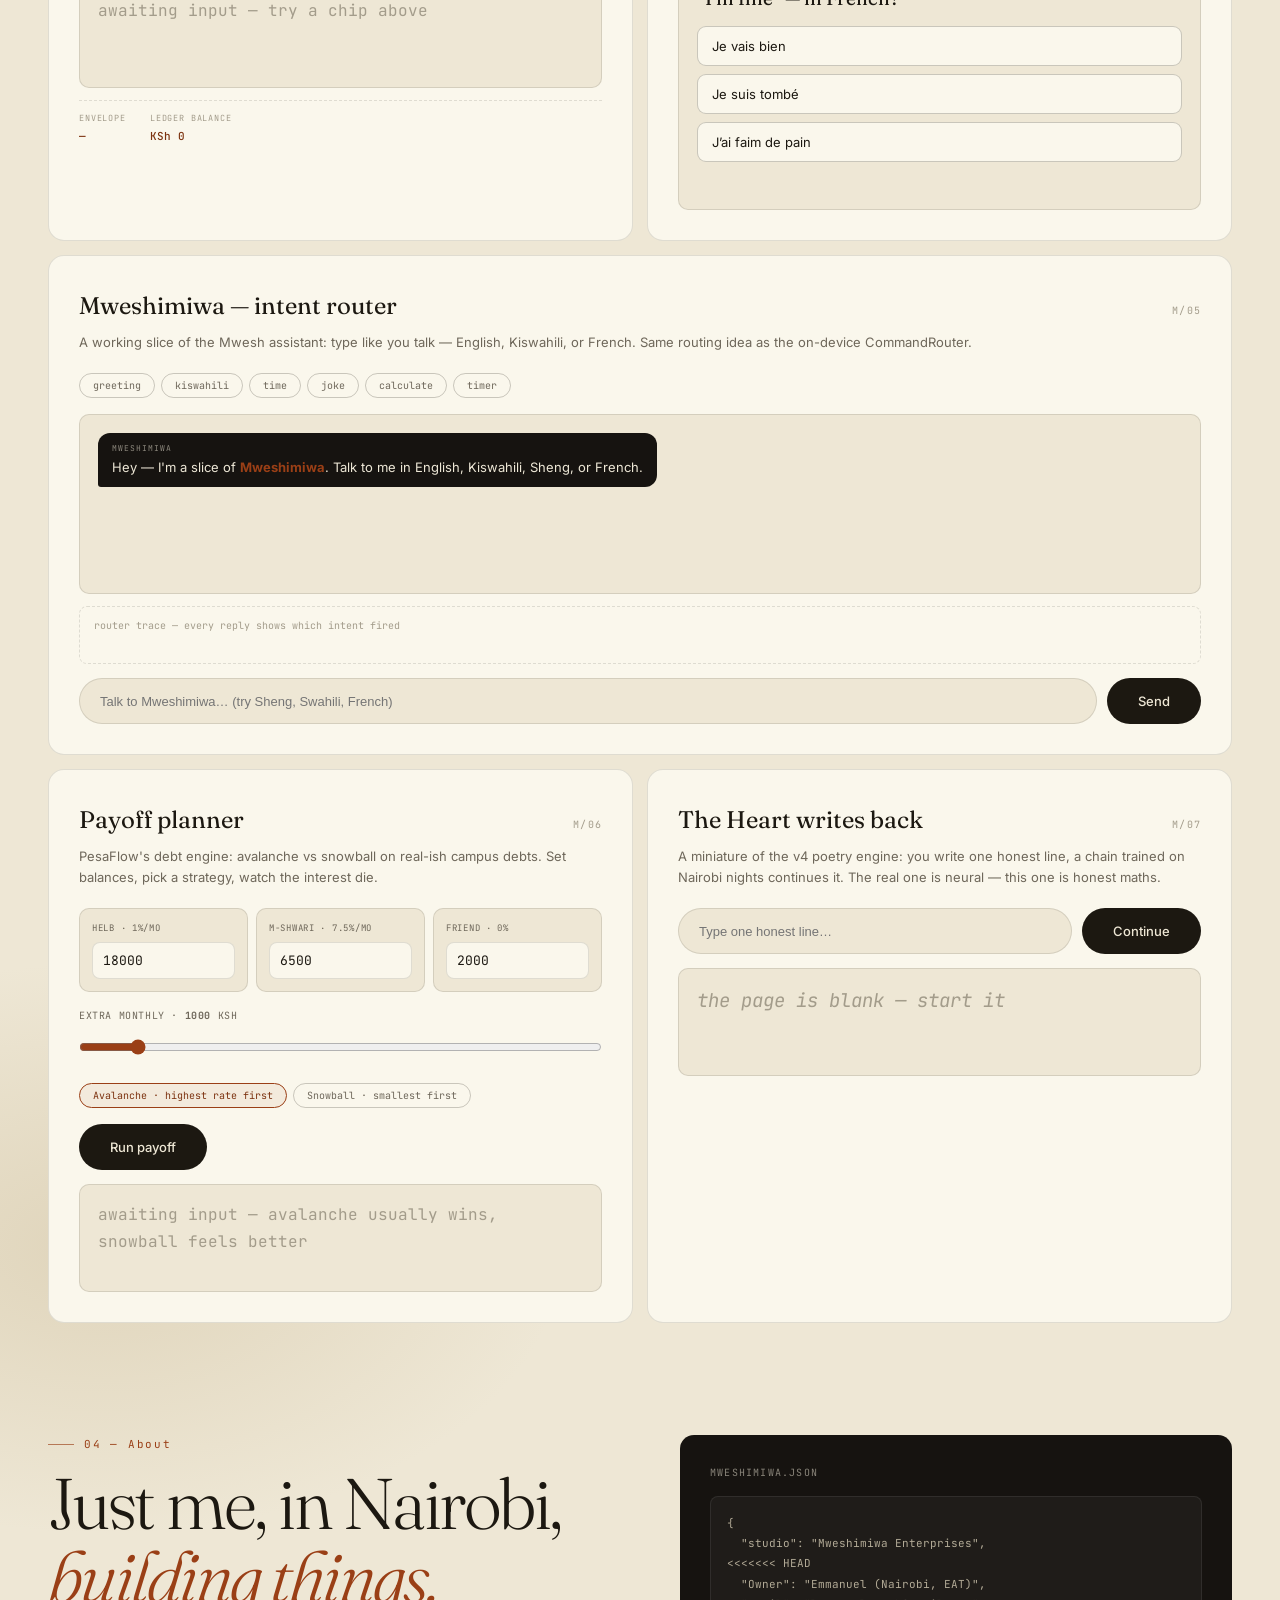
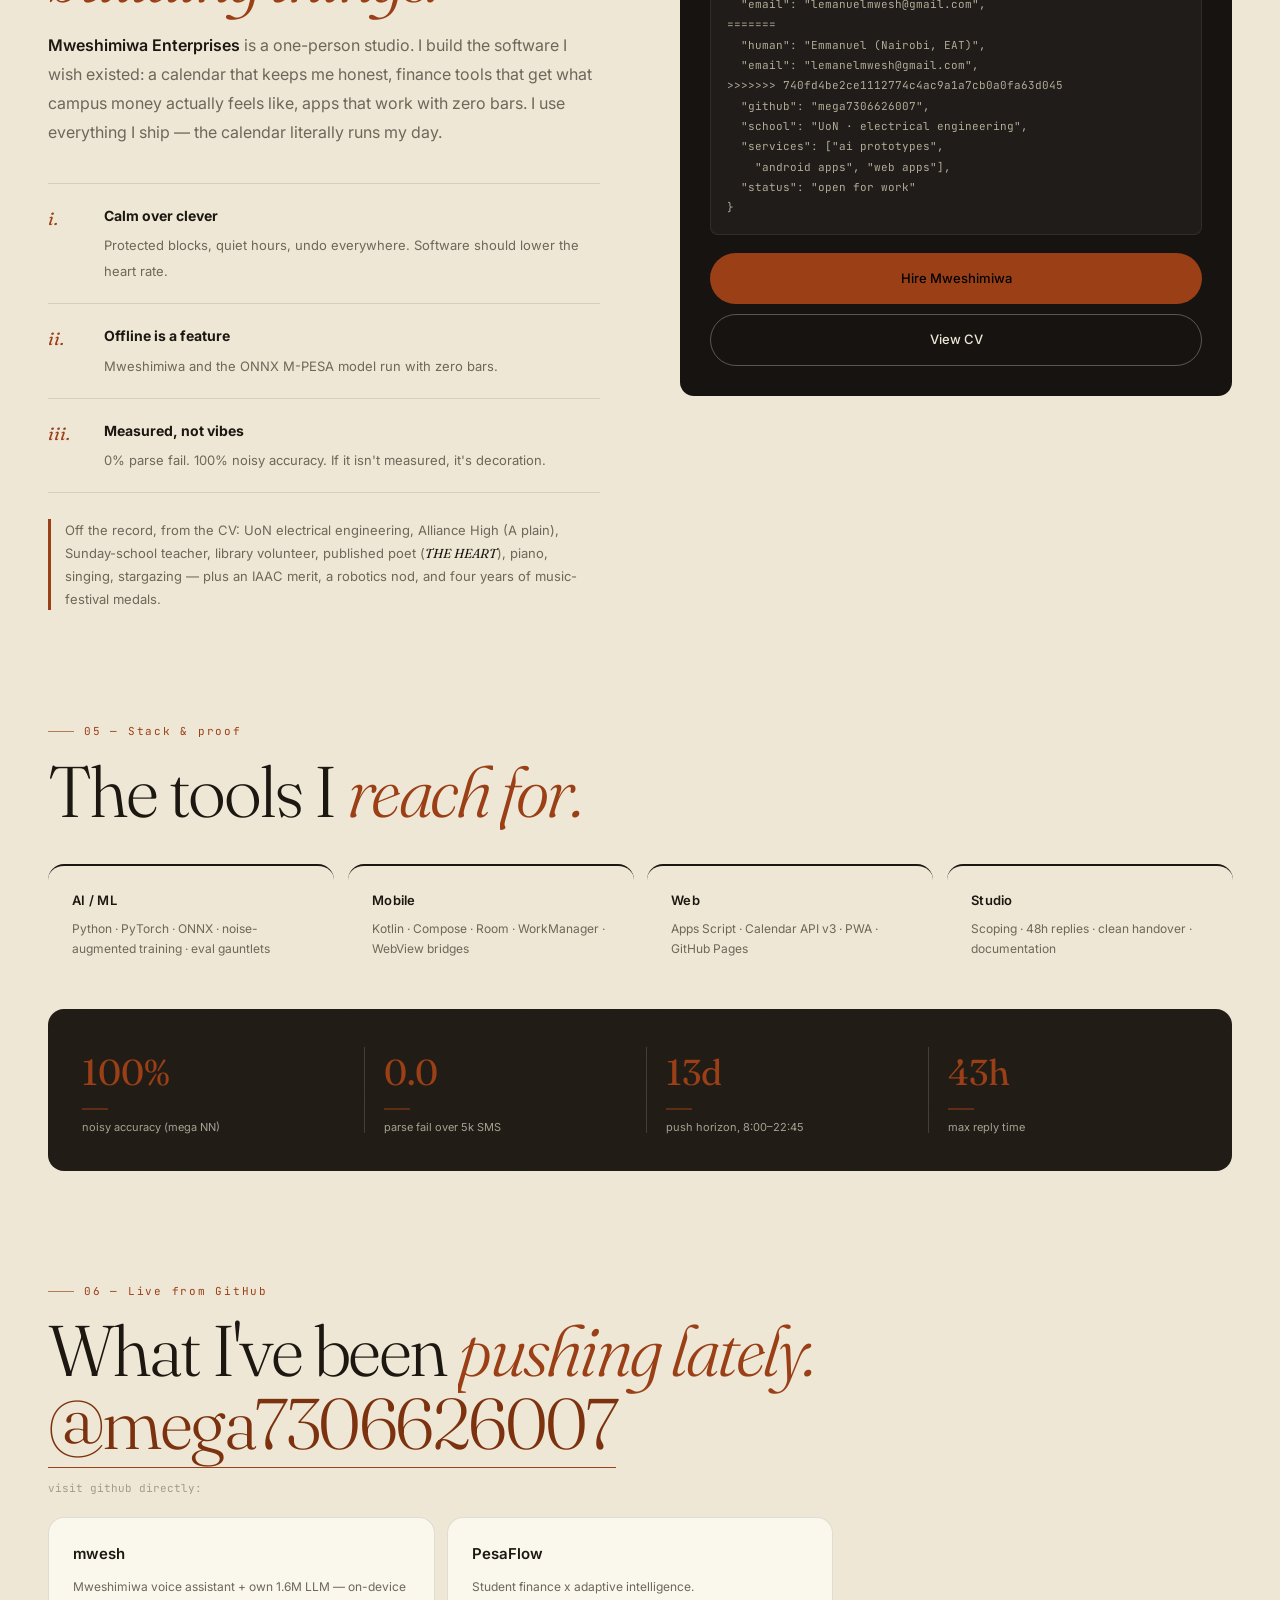
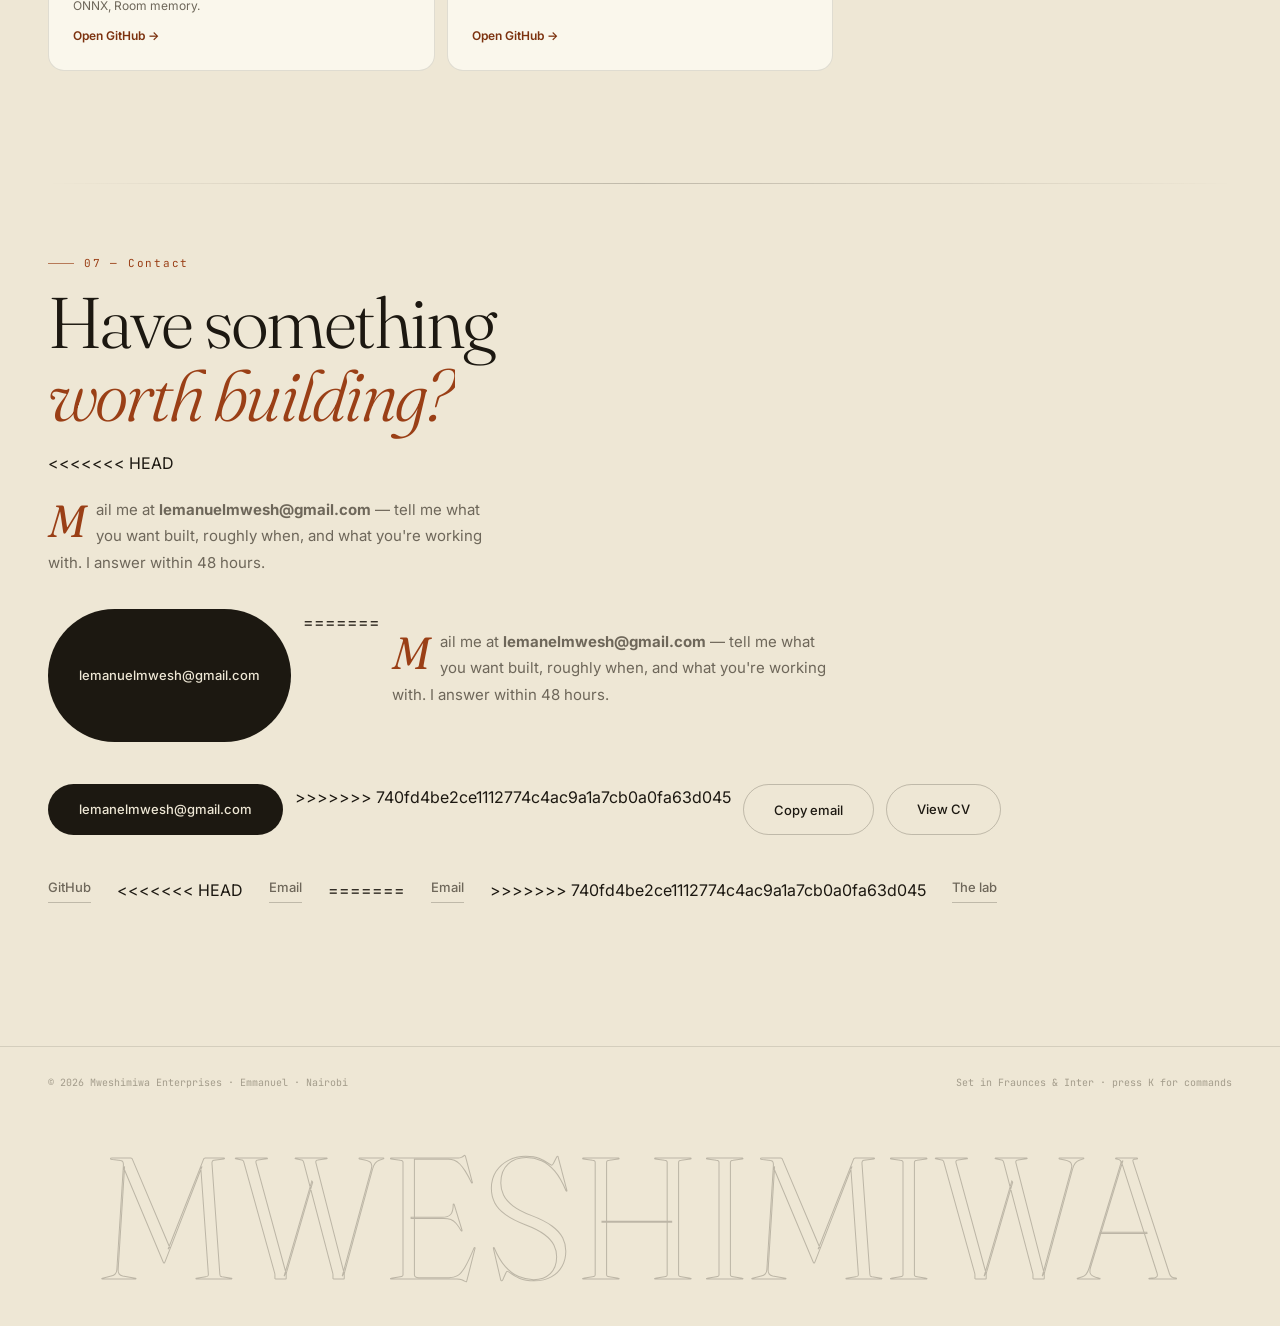
==== commit 7663621d: "Merge branch 'main' of https://github.com/mega7306626007/portfolio" ====
--- a/index.html
+++ b/index.html
@@ -57,10 +57,10 @@
   <div class="hero-left">
     <div class="eyebrow reveal"><span class="pulse"></span> Mweshimiwa Enterprises · Nairobi — <span id="nairobiTime">--:--</span> EAT</div>
     <h1 class="display reveal">
-      <span class="line">Software that</span>
-      <span class="line">respects <em>people.</em></span>
+      <span class="line">Apps with manners,</span>
+      <span class="line">built in <em>Nairobi.</em></span>
     </h1>
-    <p class="lede reveal">I'm <strong>Emmanuel</strong>. I build apps in Nairobi — a voice assistant that lives on your phone, a model that reads M-PESA texts through typos and Sheng, a calendar that won't let me procrastinate, French that speaks Sheng. Nothing down there is a mockup. It all runs.</p>
+    <p class="lede reveal">I'm <strong>Emmanuel</strong>. My voice assistant lives on your phone rent-free, my M-PESA model reads typos like a patient teacher, my calendar refuses to let me procrastinate, and my French app speaks Sheng. Everything below runs — no mockups, no miracles, just software with manners.</p>
     <div class="hero-ctas reveal">
       <a href="#work" class="btn primary" data-hover>Selected work</a>
       <a href="#contact" class="btn ghost" data-hover>Get in touch</a>
@@ -223,6 +223,20 @@
       </div>
       <div class="proj-side">
         <div class="proj-metric">65<small>lessons</small></div>
+        <button class="proj-link open-modal" data-hover>Case study →</button>
+      </div>
+    </article>
+    <article class="proj reveal" data-tags="web" data-hover data-title="Global Digest — Daily News" data-body="Self-built daily newspaper: a Python static builder compiles ~20 major stories (16 world + 10 Kenyan) into dist + latest.json, deployed on GitHub Pages. No CMS, no backend, no fees.">
+      <div class="proj-art art-digest" aria-hidden="true"><svg viewBox="0 0 600 240"><rect width="600" height="240" fill="#efe9da"/><rect x="40" y="28" width="340" height="184" rx="6" fill="#faf7ec" stroke="#d8d2c0"/><text x="62" y="60" fill="#1c1811" font-size="22" font-family="Georgia">Global Digest</text><text x="62" y="78" fill="#8a857a" font-size="10" font-family="monospace">16 WORLD · 10 KENYAN · DAILY</text><path d="M62 92h296" stroke="#e0dcc9"/><rect x="62" y="104" width="180" height="8" rx="4" fill="#d8d2c0"/><rect x="62" y="118" width="250" height="8" rx="4" fill="#e4dfcd"/><rect x="62" y="132" width="150" height="8" rx="4" fill="#d8d2c0"/><rect x="62" y="154" width="190" height="8" rx="4" fill="#e4dfcd"/><rect x="62" y="168" width="220" height="8" rx="4" fill="#d8d2c0"/><rect x="404" y="28" width="156" height="184" rx="6" fill="#1c1811"/><text x="428" y="72" fill="#e8b44a" font-size="30" font-family="Georgia">~20</text><text x="428" y="92" fill="#8a857a" font-size="9" font-family="monospace">STORIES</text><text x="428" y="130" fill="#ede7d6" font-size="10" font-family="monospace">STATIC BUILD</text><text x="428" y="150" fill="#ede7d6" font-size="10" font-family="monospace">PAGES · DAILY</text></svg><span>09 / NEWS · SELF-BUILT DAILY</span></div>
+      <span class="proj-num">09</span>
+      <div>
+        <h3>Global Digest</h3>
+        <p>A newspaper that builds itself every morning: Python compiles the day's major world and Kenyan stories into a static digest on GitHub Pages. No CMS, no backend, no fees.</p>
+        <div class="proj-tags"><span>Python</span><span>Static build</span><span>GitHub Pages</span></div>
+        <div class="row-links"><a href="https://github.com/mega7306626007/global-digest" target="_blank" rel="noopener" data-hover>Repo →</a><a href="https://mega7306626007.github.io/global-digest/" target="_blank" rel="noopener" data-hover>Live ↗</a></div>
+      </div>
+      <div class="proj-side">
+        <div class="proj-metric">~20<small>stories daily</small></div>
         <button class="proj-link open-modal" data-hover>Case study →</button>
       </div>
     </article>
@@ -483,19 +497,27 @@
       <li><span class="n">ii.</span><div><b>Offline is a feature</b><span>Mweshimiwa and the ONNX M-PESA model run with zero bars.</span></div></li>
       <li><span class="n">iii.</span><div><b>Measured, not vibes</b><span>0% parse fail. 100% noisy accuracy. If it isn't measured, it's decoration.</span></div></li>
     </ul>
+    <p class="cv-note">Off the record, from the CV: UoN electrical engineering, Alliance High (A plain), Sunday-school teacher, library volunteer, published poet (<i>THE HEART</i>), piano, singing, stargazing — plus an IAAC merit, a robotics nod, and four years of music-festival medals.</p>
   </div>
   <div class="about-card reveal">
     <div class="mono dim" style="font-size:10px;letter-spacing:.12em">MWESHIMIWA.JSON</div>
     <pre class="mono about-json">{
   "studio": "Mweshimiwa Enterprises",
+<<<<<<< HEAD
   "Owner": "Emmanuel (Nairobi, EAT)",
   "email": "lemanuelmwesh@gmail.com",
+=======
+  "human": "Emmanuel (Nairobi, EAT)",
+  "email": "lemanelmwesh@gmail.com",
+>>>>>>> 740fd4be2ce1112774c4ac9a1a7cb0a0fa63d045
   "github": "mega7306626007",
+  "school": "UoN · electrical engineering",
   "services": ["ai prototypes",
     "android apps", "web apps"],
   "status": "open for work"
 }</pre>
     <a class="btn primary" href="#contact" data-hover>Hire Mweshimiwa</a>
+    <a class="btn ghost" href="cv.pdf" target="_blank" rel="noopener" data-hover style="margin-top:10px">View CV</a>
   </div>
 </section>
 
@@ -529,14 +551,25 @@
 <section class="section contact" id="contact" style="padding-top:0">
   <div class="sec-no reveal">07 — Contact</div>
   <h2 class="mega reveal">Have something<br><em>worth building?</em></h2>
+<<<<<<< HEAD
   <p class="lede reveal" style="margin-top:20px">Mail me at <b>lemanuelmwesh@gmail.com</b> — tell me what you want built, roughly when, and what you're working with. I answer within 48 hours.</p>
   <div class="contact-row reveal">
     <a class="btn primary" href="mailto:lemanuelmwesh@gmail.com" data-hover>lemanuelmwesh@gmail.com</a>
+=======
+  <p class="lede reveal" style="margin-top:20px">Mail me at <b>lemanelmwesh@gmail.com</b> — tell me what you want built, roughly when, and what you're working with. I answer within 48 hours.</p>
+  <div class="contact-row reveal">
+    <a class="btn primary" href="mailto:lemanelmwesh@gmail.com" data-hover>lemanelmwesh@gmail.com</a>
+>>>>>>> 740fd4be2ce1112774c4ac9a1a7cb0a0fa63d045
     <button class="btn ghost" id="copyEmail" data-hover>Copy email</button>
+    <a class="btn ghost" href="cv.pdf" target="_blank" rel="noopener" data-hover>View CV</a>
   </div>
   <div class="socials reveal">
     <a href="https://github.com/mega7306626007" target="_blank" rel="noopener" data-hover>GitHub</a>
+<<<<<<< HEAD
     <a href="mailto:lemanuelmwesh@gmail.com" data-hover>Email</a>
+=======
+    <a href="mailto:lemanelmwesh@gmail.com" data-hover>Email</a>
+>>>>>>> 740fd4be2ce1112774c4ac9a1a7cb0a0fa63d045
     <a href="#lab" data-hover>The lab</a>
   </div>
 </section>
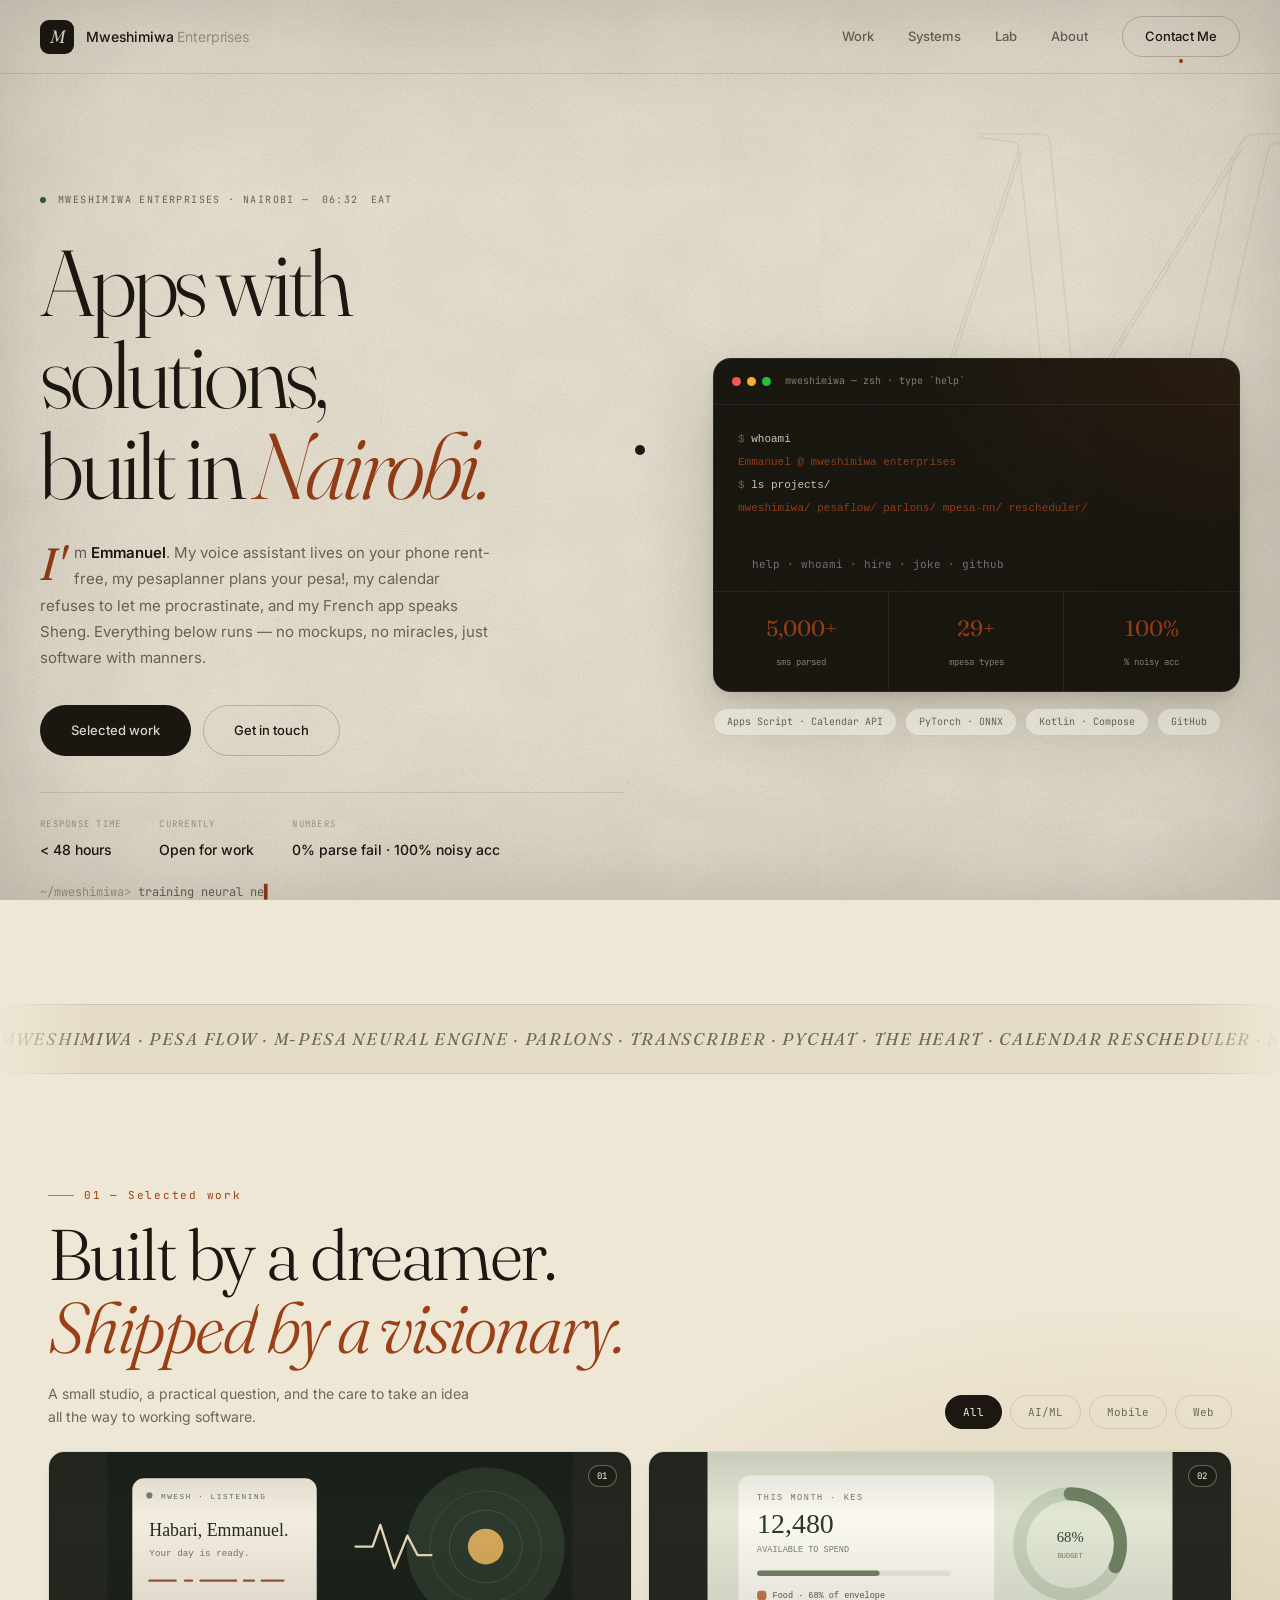
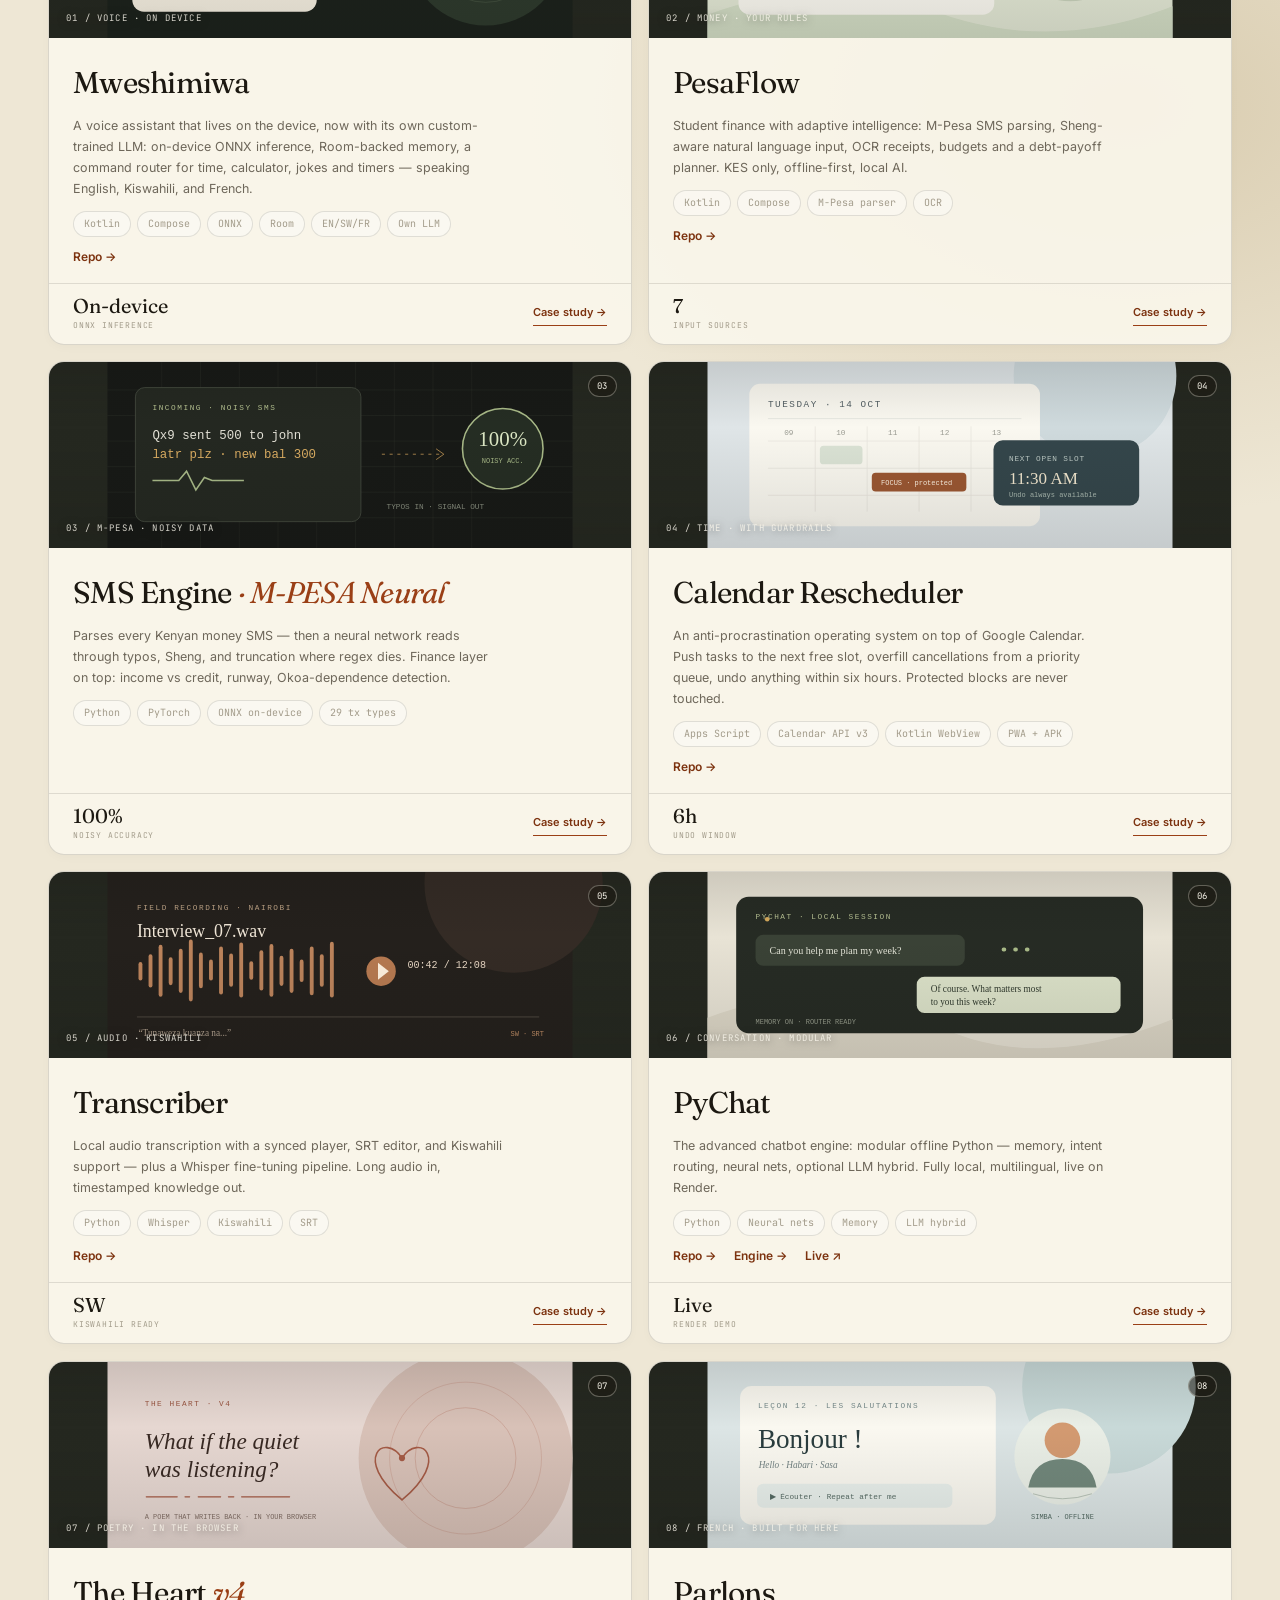
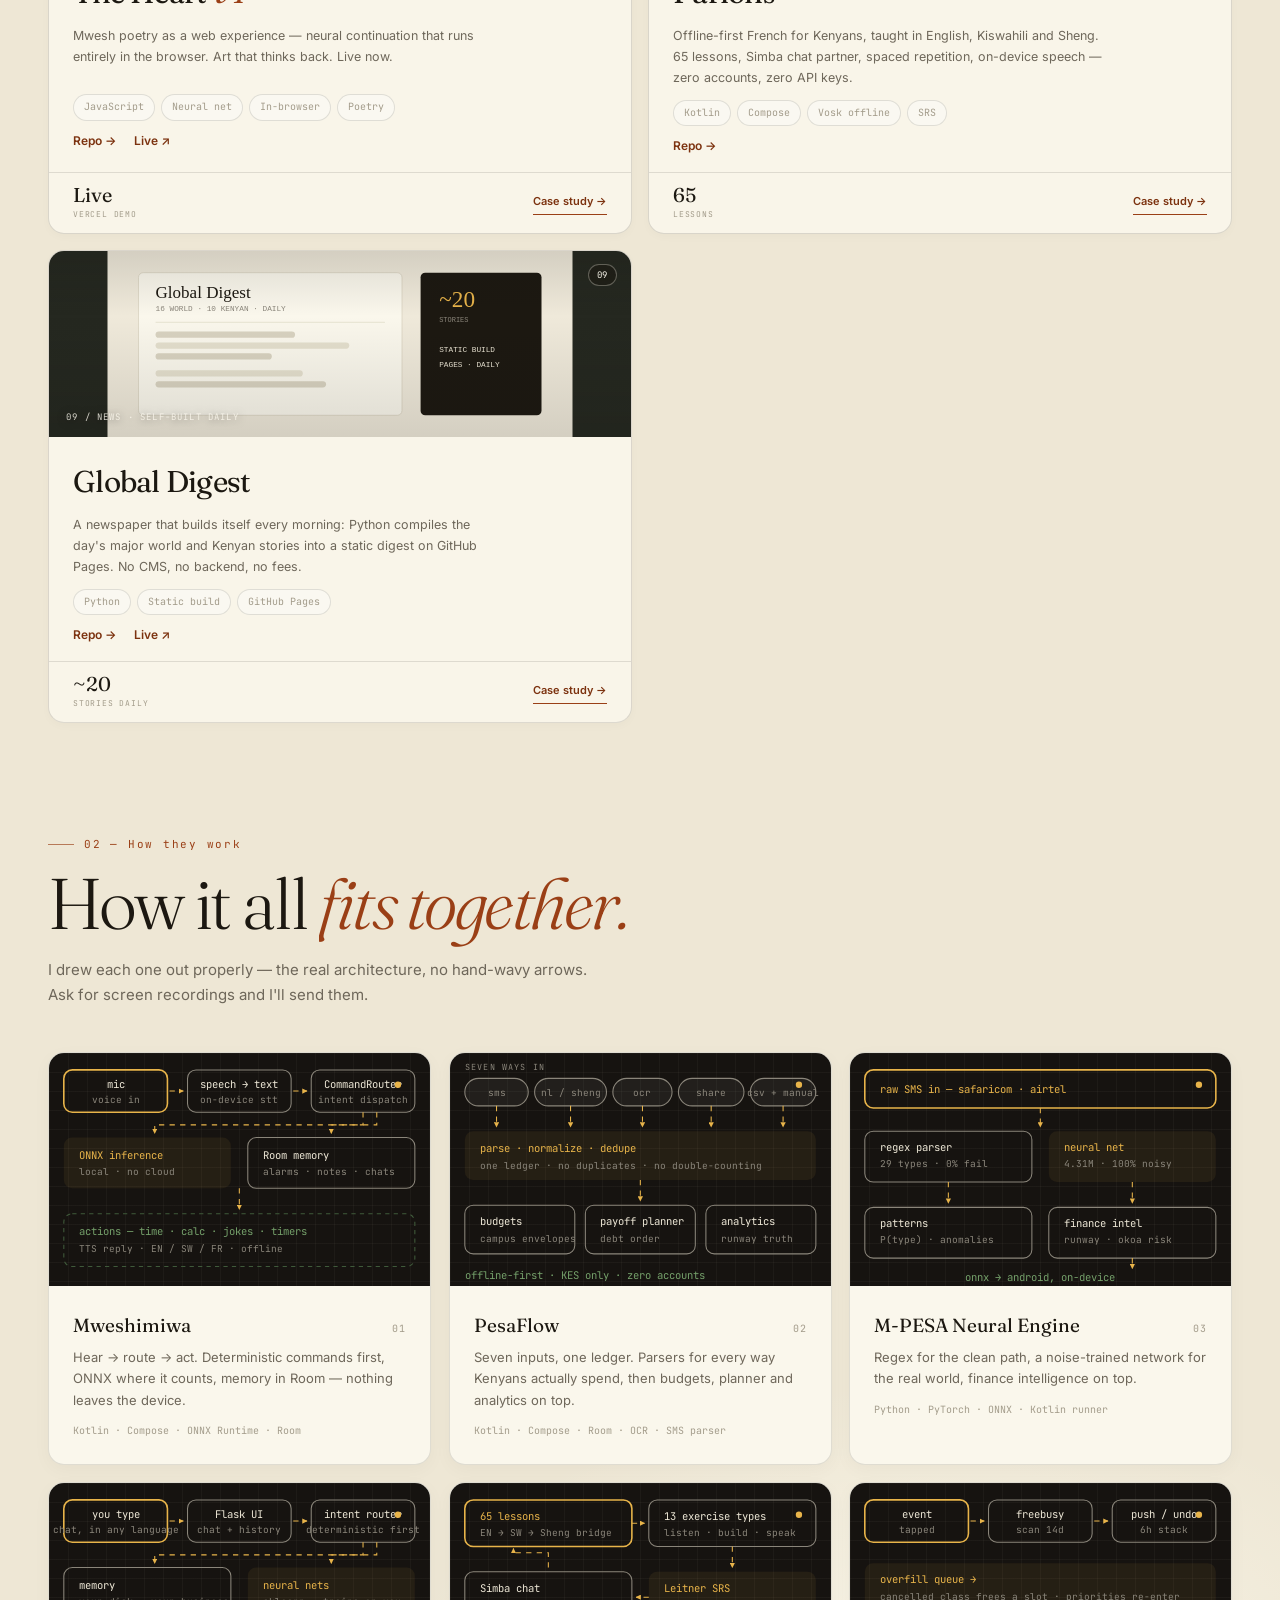
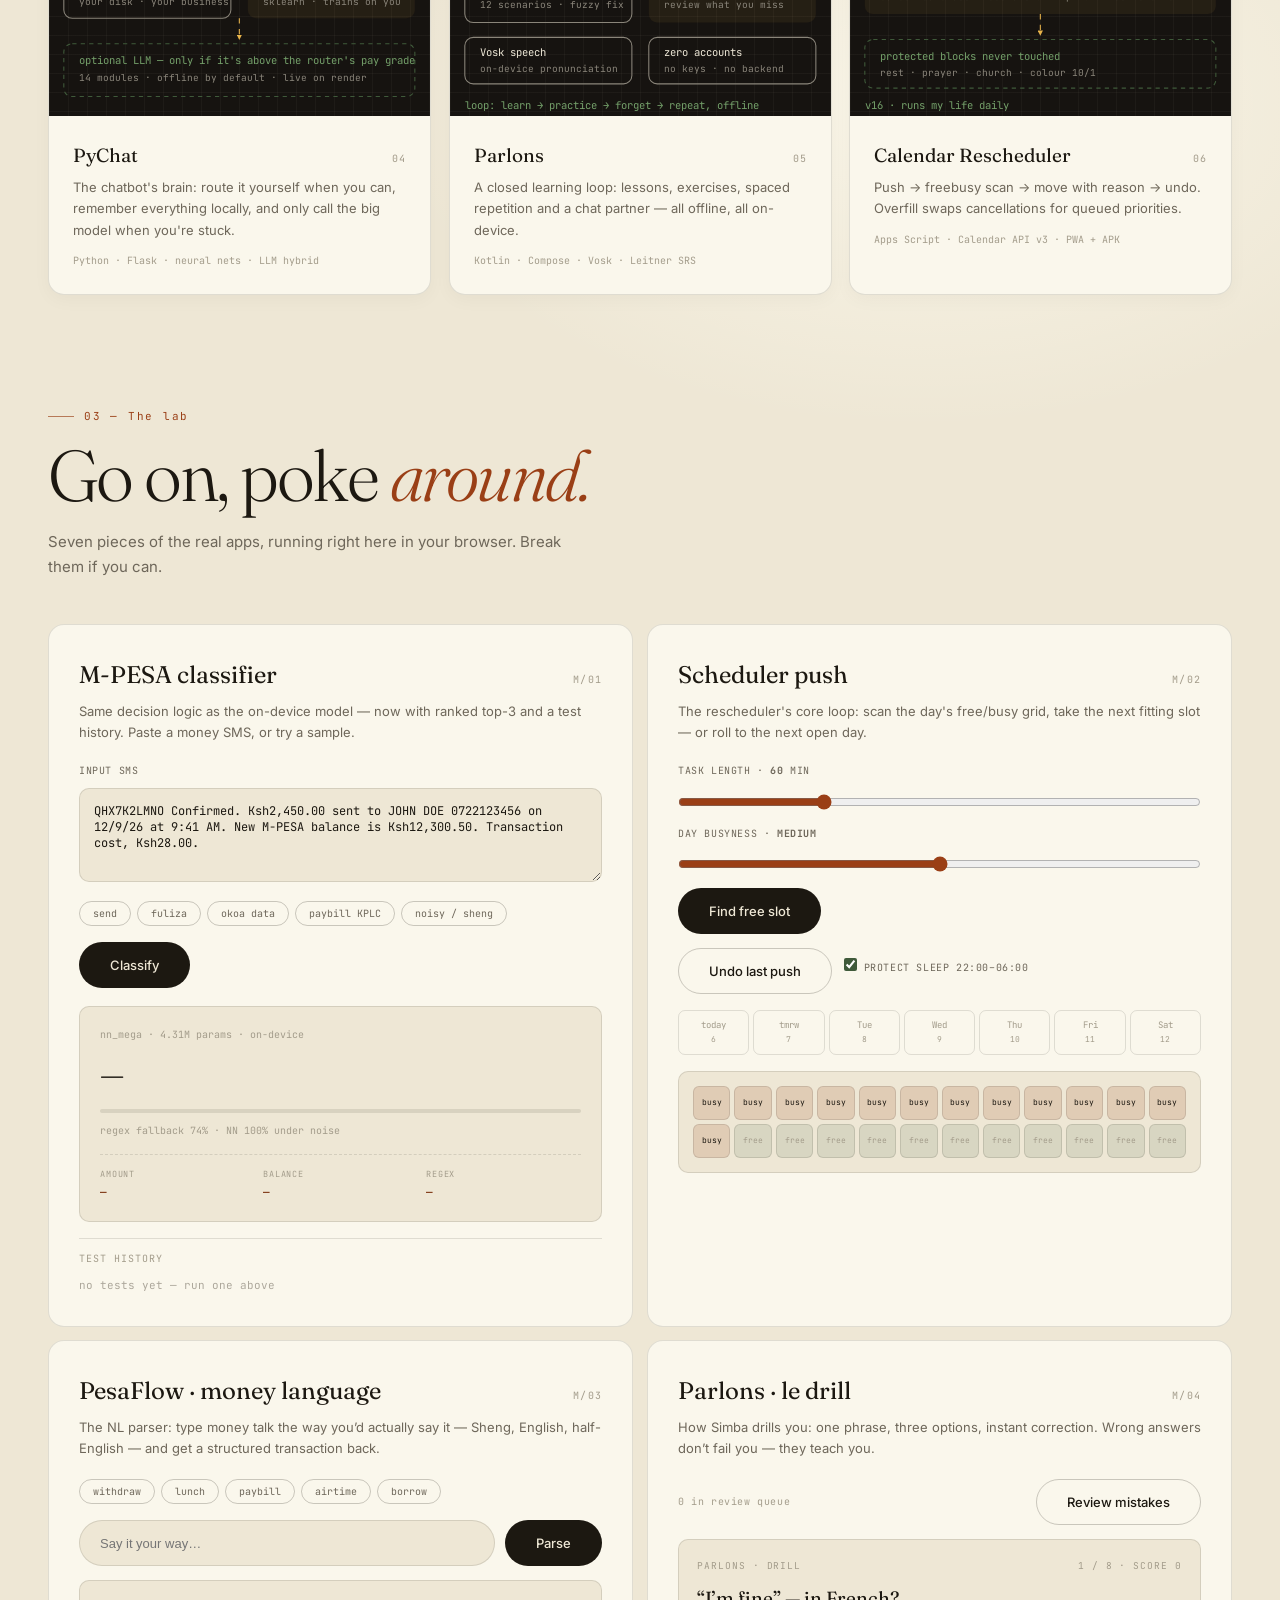
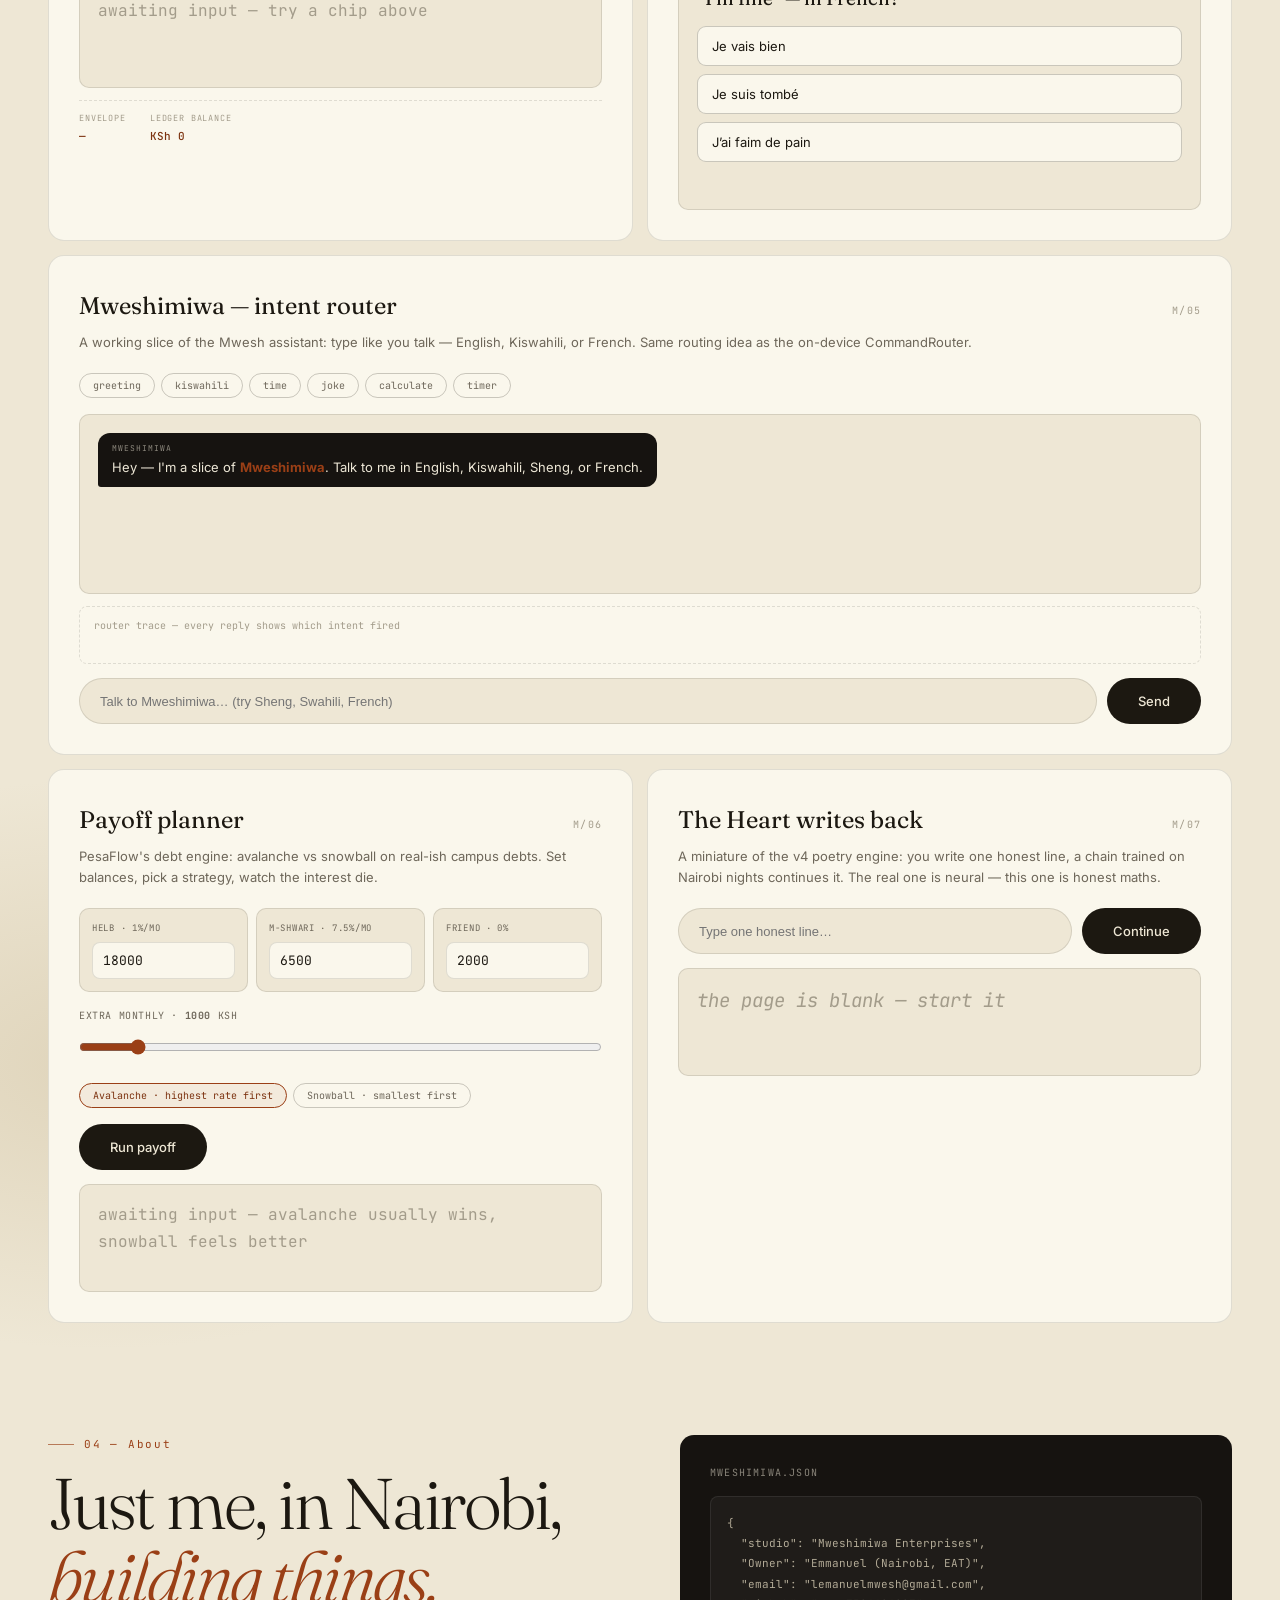
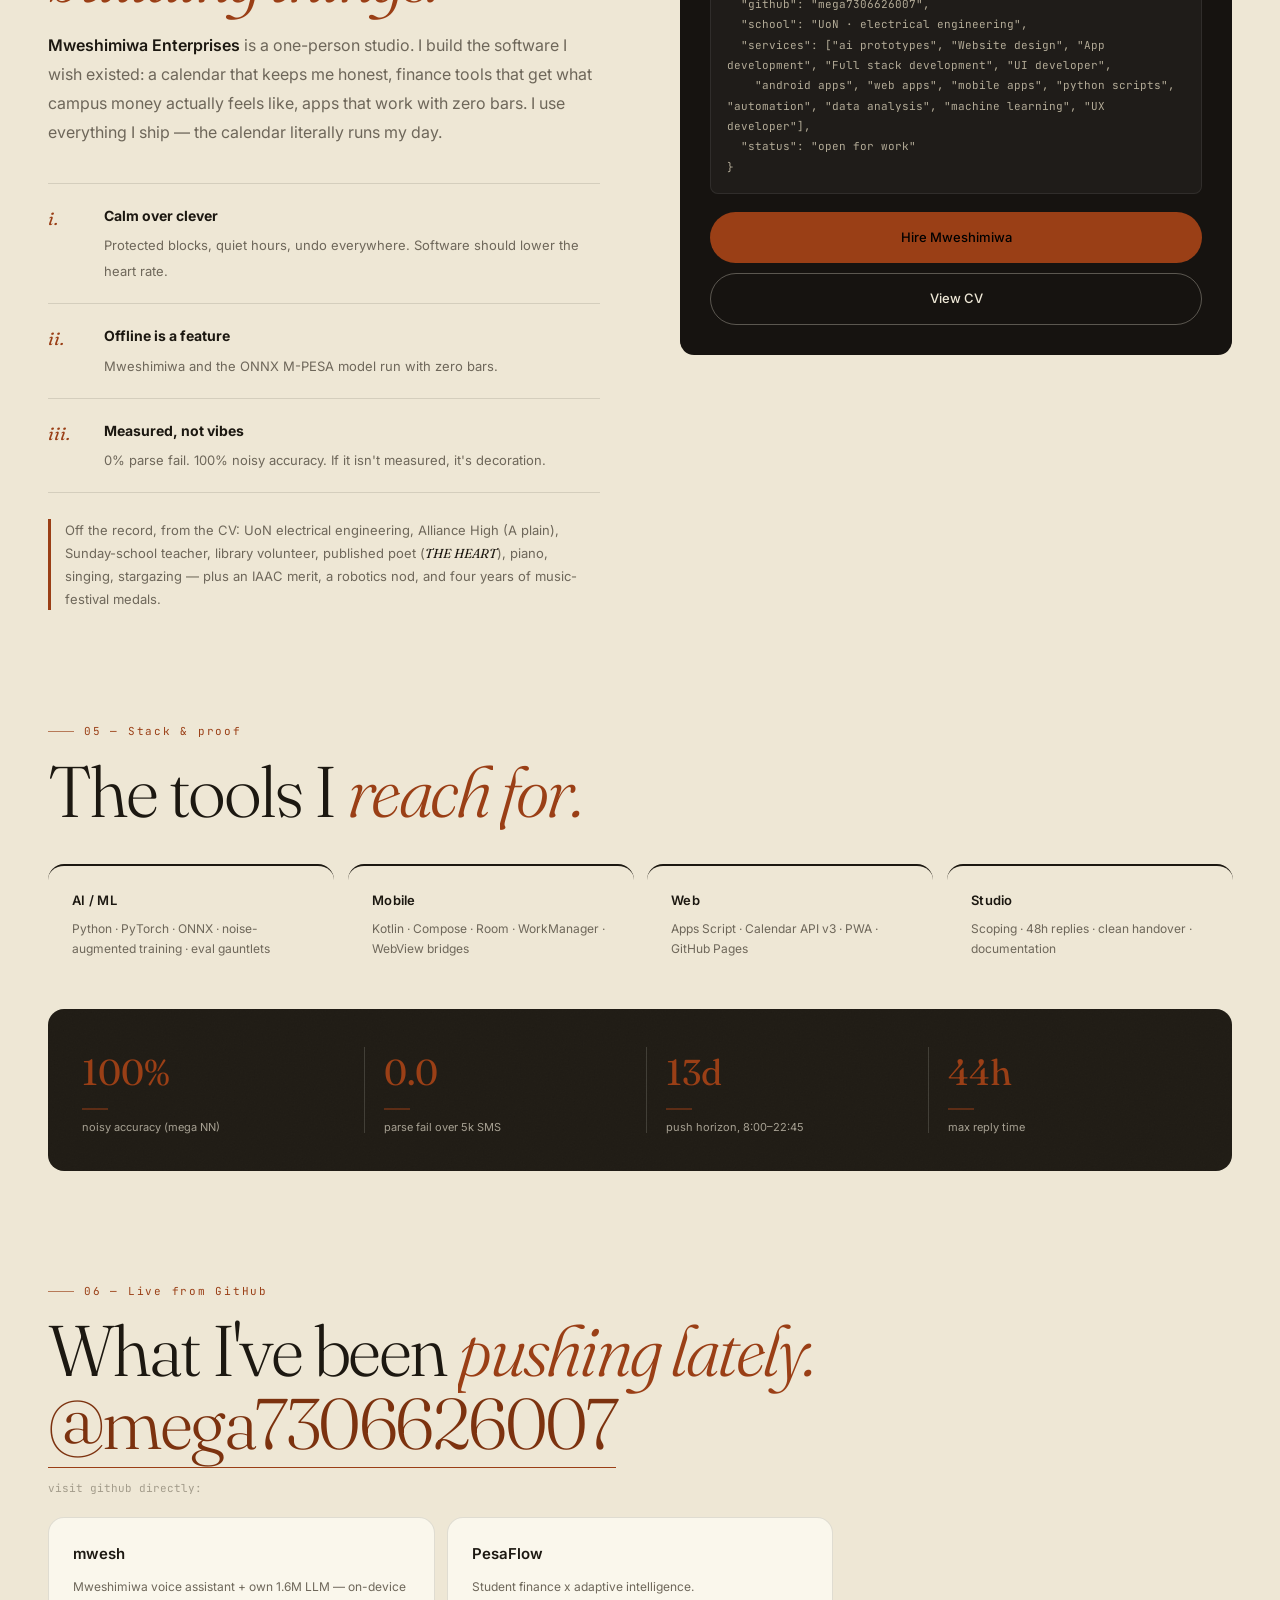
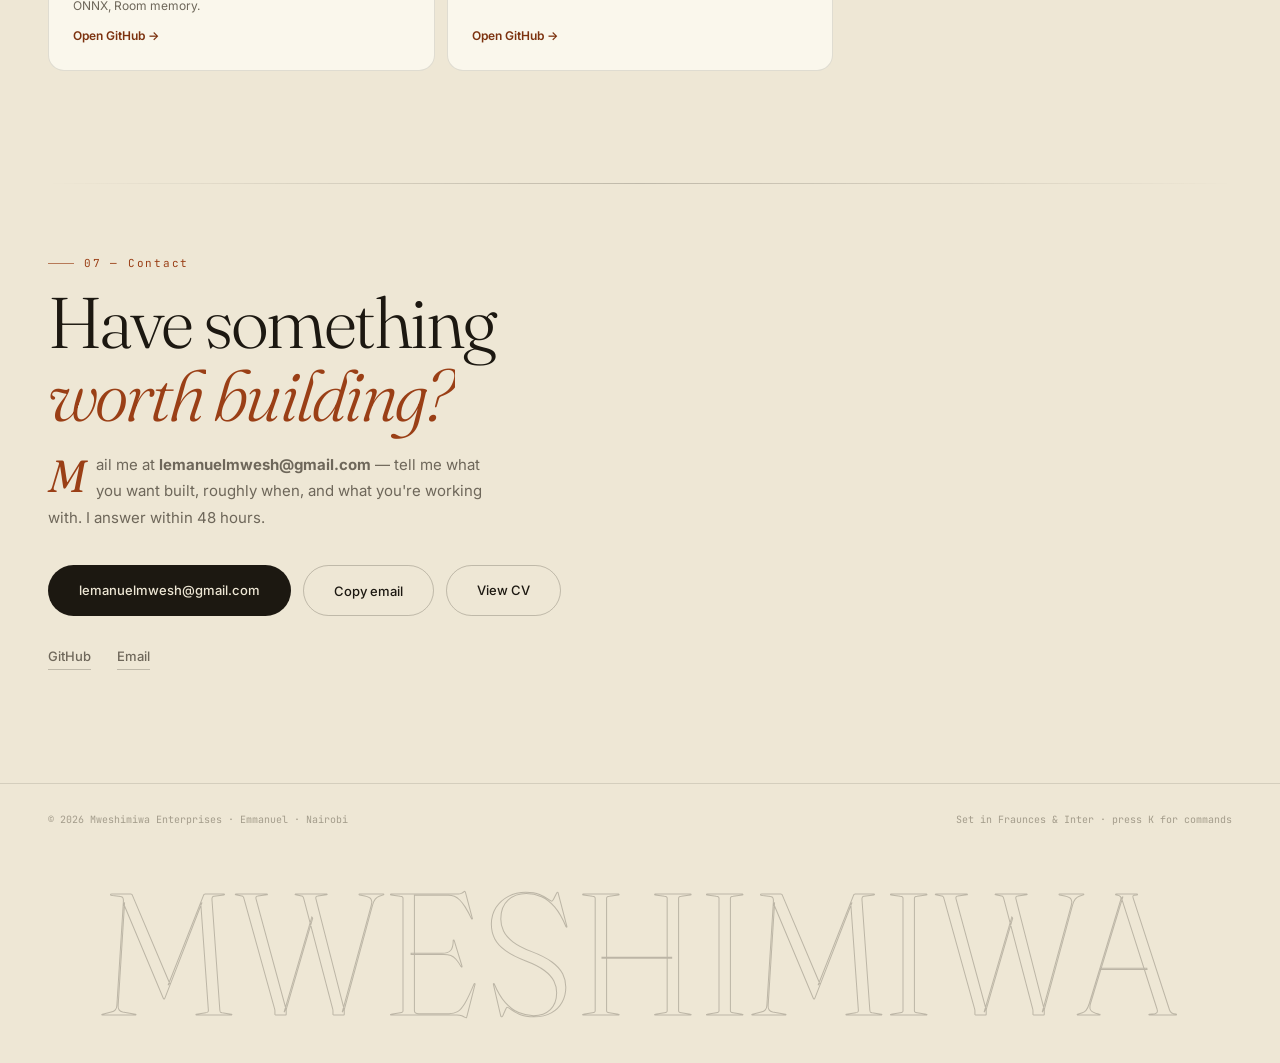
==== commit 9fed4162: "more html changes" ====
--- a/index.html
+++ b/index.html
@@ -57,10 +57,10 @@
   <div class="hero-left">
     <div class="eyebrow reveal"><span class="pulse"></span> Mweshimiwa Enterprises · Nairobi — <span id="nairobiTime">--:--</span> EAT</div>
     <h1 class="display reveal">
-      <span class="line">Apps with manners,</span>
+      <span class="line">Apps with solutions,</span>
       <span class="line">built in <em>Nairobi.</em></span>
     </h1>
-    <p class="lede reveal">I'm <strong>Emmanuel</strong>. My voice assistant lives on your phone rent-free, my M-PESA model reads typos like a patient teacher, my calendar refuses to let me procrastinate, and my French app speaks Sheng. Everything below runs — no mockups, no miracles, just software with manners.</p>
+    <p class="lede reveal">I'm <strong>Emmanuel</strong>. My voice assistant lives on your phone rent-free, my pesaplanner plans your pesa!, my calendar refuses to let me procrastinate, and my French app speaks Sheng. Everything below runs — no mockups, no miracles, just software with manners.</p>
     <div class="hero-ctas reveal">
       <a href="#work" class="btn primary" data-hover>Selected work</a>
       <a href="#contact" class="btn ghost" data-hover>Get in touch</a>
@@ -503,17 +503,12 @@
     <div class="mono dim" style="font-size:10px;letter-spacing:.12em">MWESHIMIWA.JSON</div>
     <pre class="mono about-json">{
   "studio": "Mweshimiwa Enterprises",
-<<<<<<< HEAD
   "Owner": "Emmanuel (Nairobi, EAT)",
   "email": "lemanuelmwesh@gmail.com",
-=======
-  "human": "Emmanuel (Nairobi, EAT)",
-  "email": "lemanelmwesh@gmail.com",
->>>>>>> 740fd4be2ce1112774c4ac9a1a7cb0a0fa63d045
   "github": "mega7306626007",
   "school": "UoN · electrical engineering",
-  "services": ["ai prototypes",
-    "android apps", "web apps"],
+  "services": ["ai prototypes", "Website design", "App development", "Full stack development", "UI developer",
+    "android apps", "web apps", "mobile apps", "python scripts", "automation", "data analysis", "machine learning", "UX developer"],
   "status": "open for work"
 }</pre>
     <a class="btn primary" href="#contact" data-hover>Hire Mweshimiwa</a>
@@ -551,26 +546,15 @@
 <section class="section contact" id="contact" style="padding-top:0">
   <div class="sec-no reveal">07 — Contact</div>
   <h2 class="mega reveal">Have something<br><em>worth building?</em></h2>
-<<<<<<< HEAD
   <p class="lede reveal" style="margin-top:20px">Mail me at <b>lemanuelmwesh@gmail.com</b> — tell me what you want built, roughly when, and what you're working with. I answer within 48 hours.</p>
   <div class="contact-row reveal">
     <a class="btn primary" href="mailto:lemanuelmwesh@gmail.com" data-hover>lemanuelmwesh@gmail.com</a>
-=======
-  <p class="lede reveal" style="margin-top:20px">Mail me at <b>lemanelmwesh@gmail.com</b> — tell me what you want built, roughly when, and what you're working with. I answer within 48 hours.</p>
-  <div class="contact-row reveal">
-    <a class="btn primary" href="mailto:lemanelmwesh@gmail.com" data-hover>lemanelmwesh@gmail.com</a>
->>>>>>> 740fd4be2ce1112774c4ac9a1a7cb0a0fa63d045
     <button class="btn ghost" id="copyEmail" data-hover>Copy email</button>
     <a class="btn ghost" href="cv.pdf" target="_blank" rel="noopener" data-hover>View CV</a>
   </div>
   <div class="socials reveal">
     <a href="https://github.com/mega7306626007" target="_blank" rel="noopener" data-hover>GitHub</a>
-<<<<<<< HEAD
     <a href="mailto:lemanuelmwesh@gmail.com" data-hover>Email</a>
-=======
-    <a href="mailto:lemanelmwesh@gmail.com" data-hover>Email</a>
->>>>>>> 740fd4be2ce1112774c4ac9a1a7cb0a0fa63d045
-    <a href="#lab" data-hover>The lab</a>
   </div>
 </section>
 </main>
